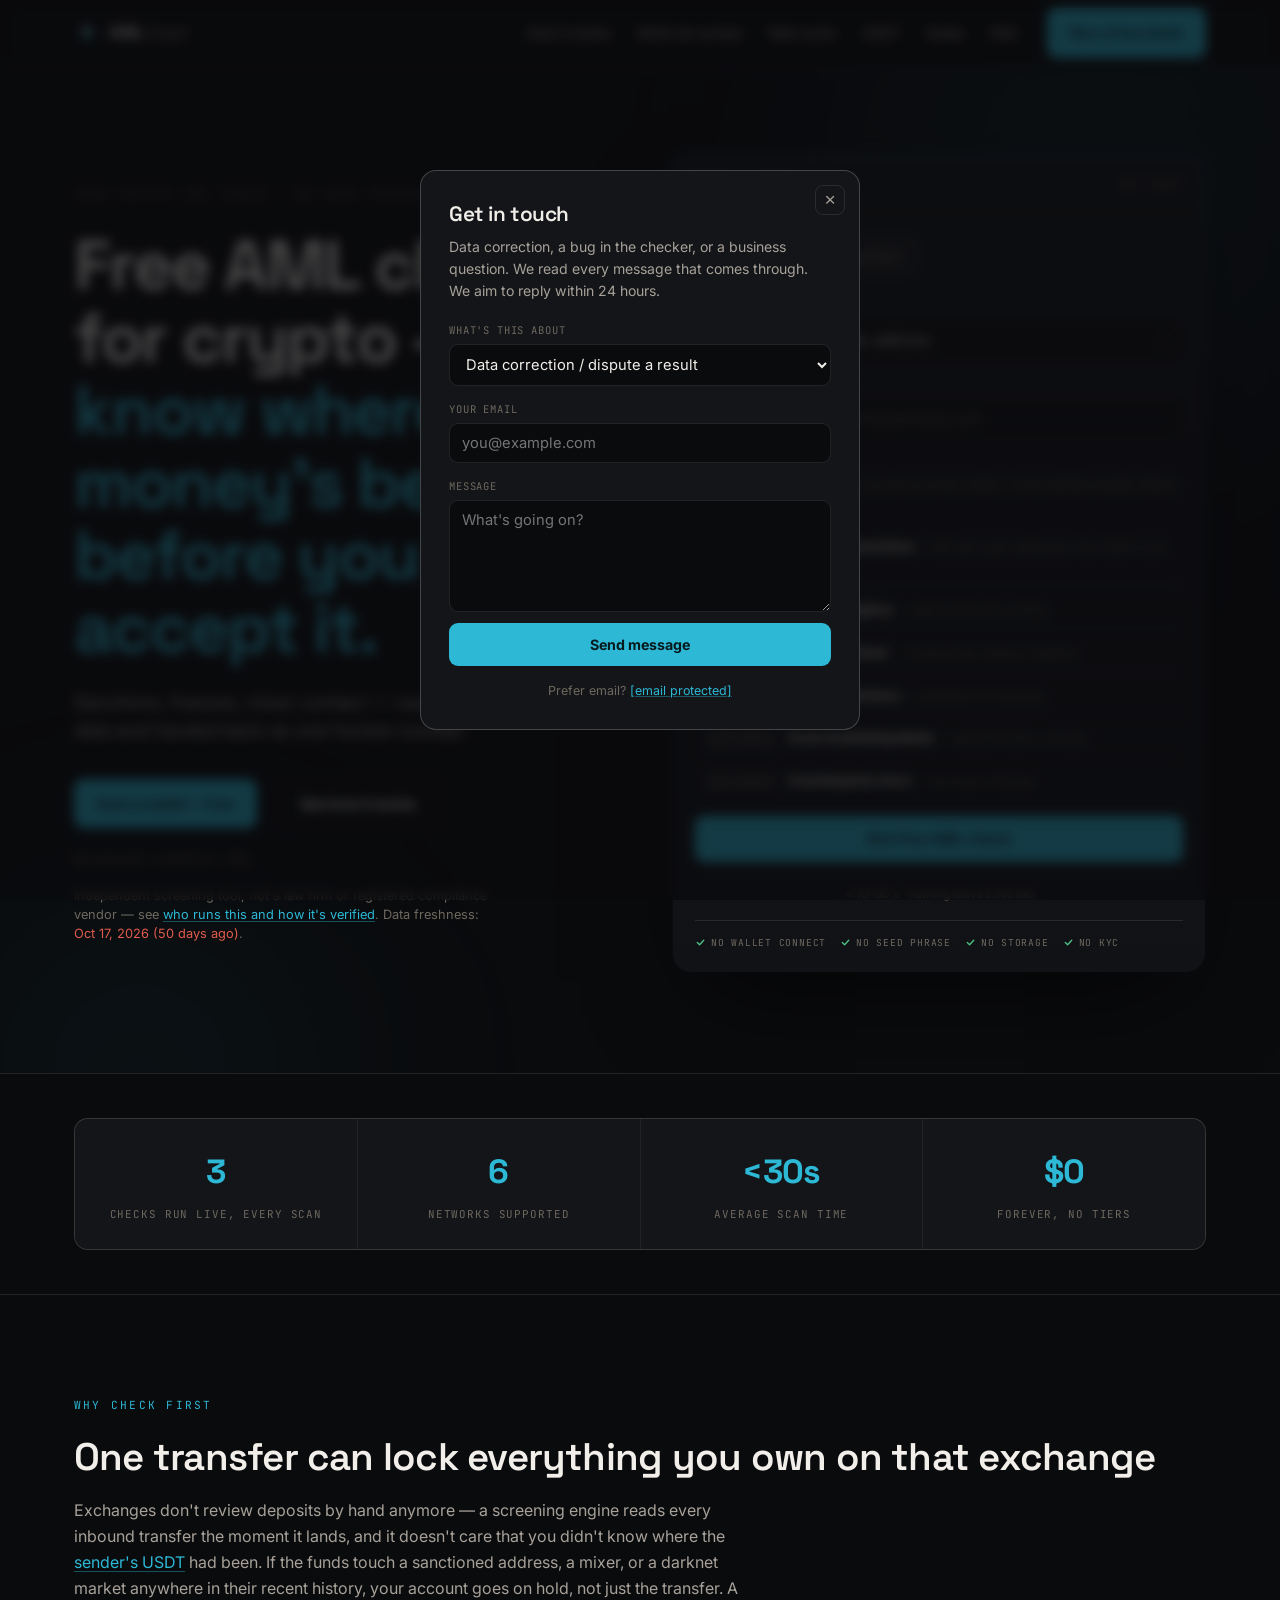
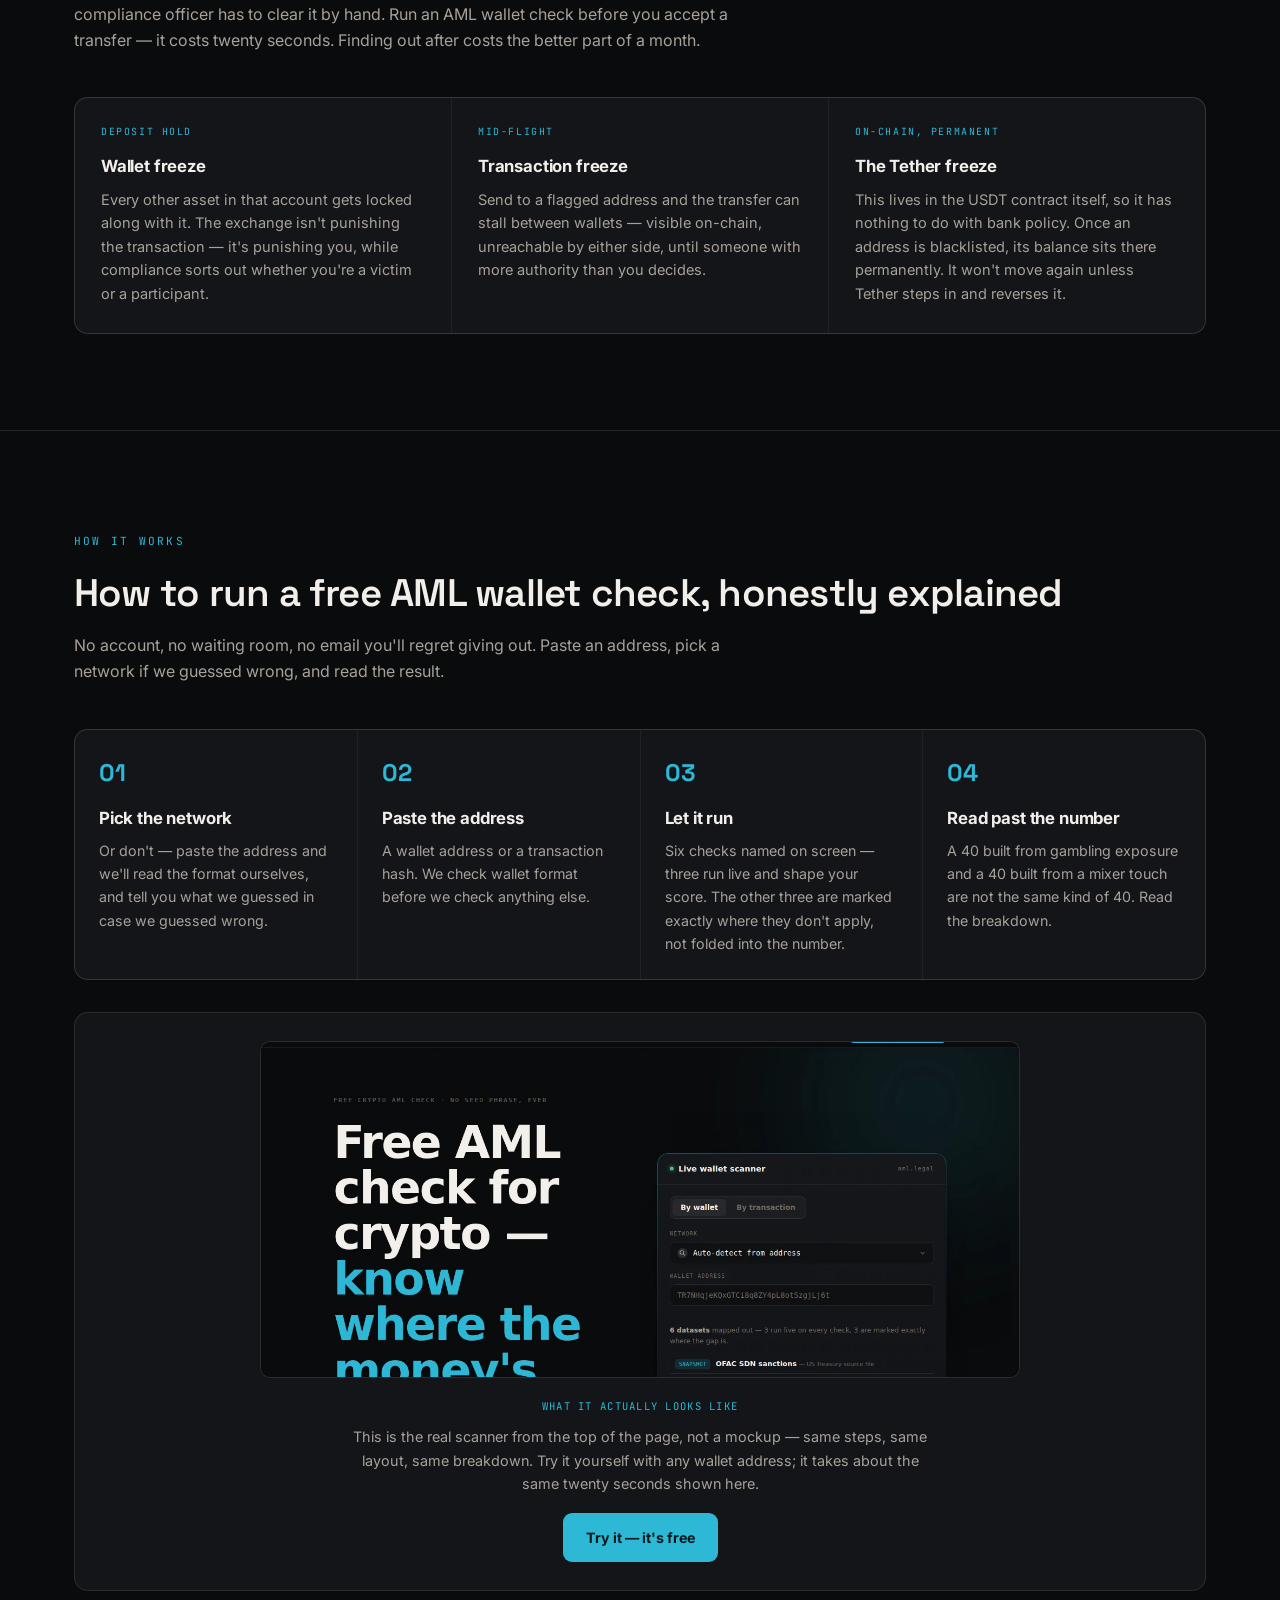
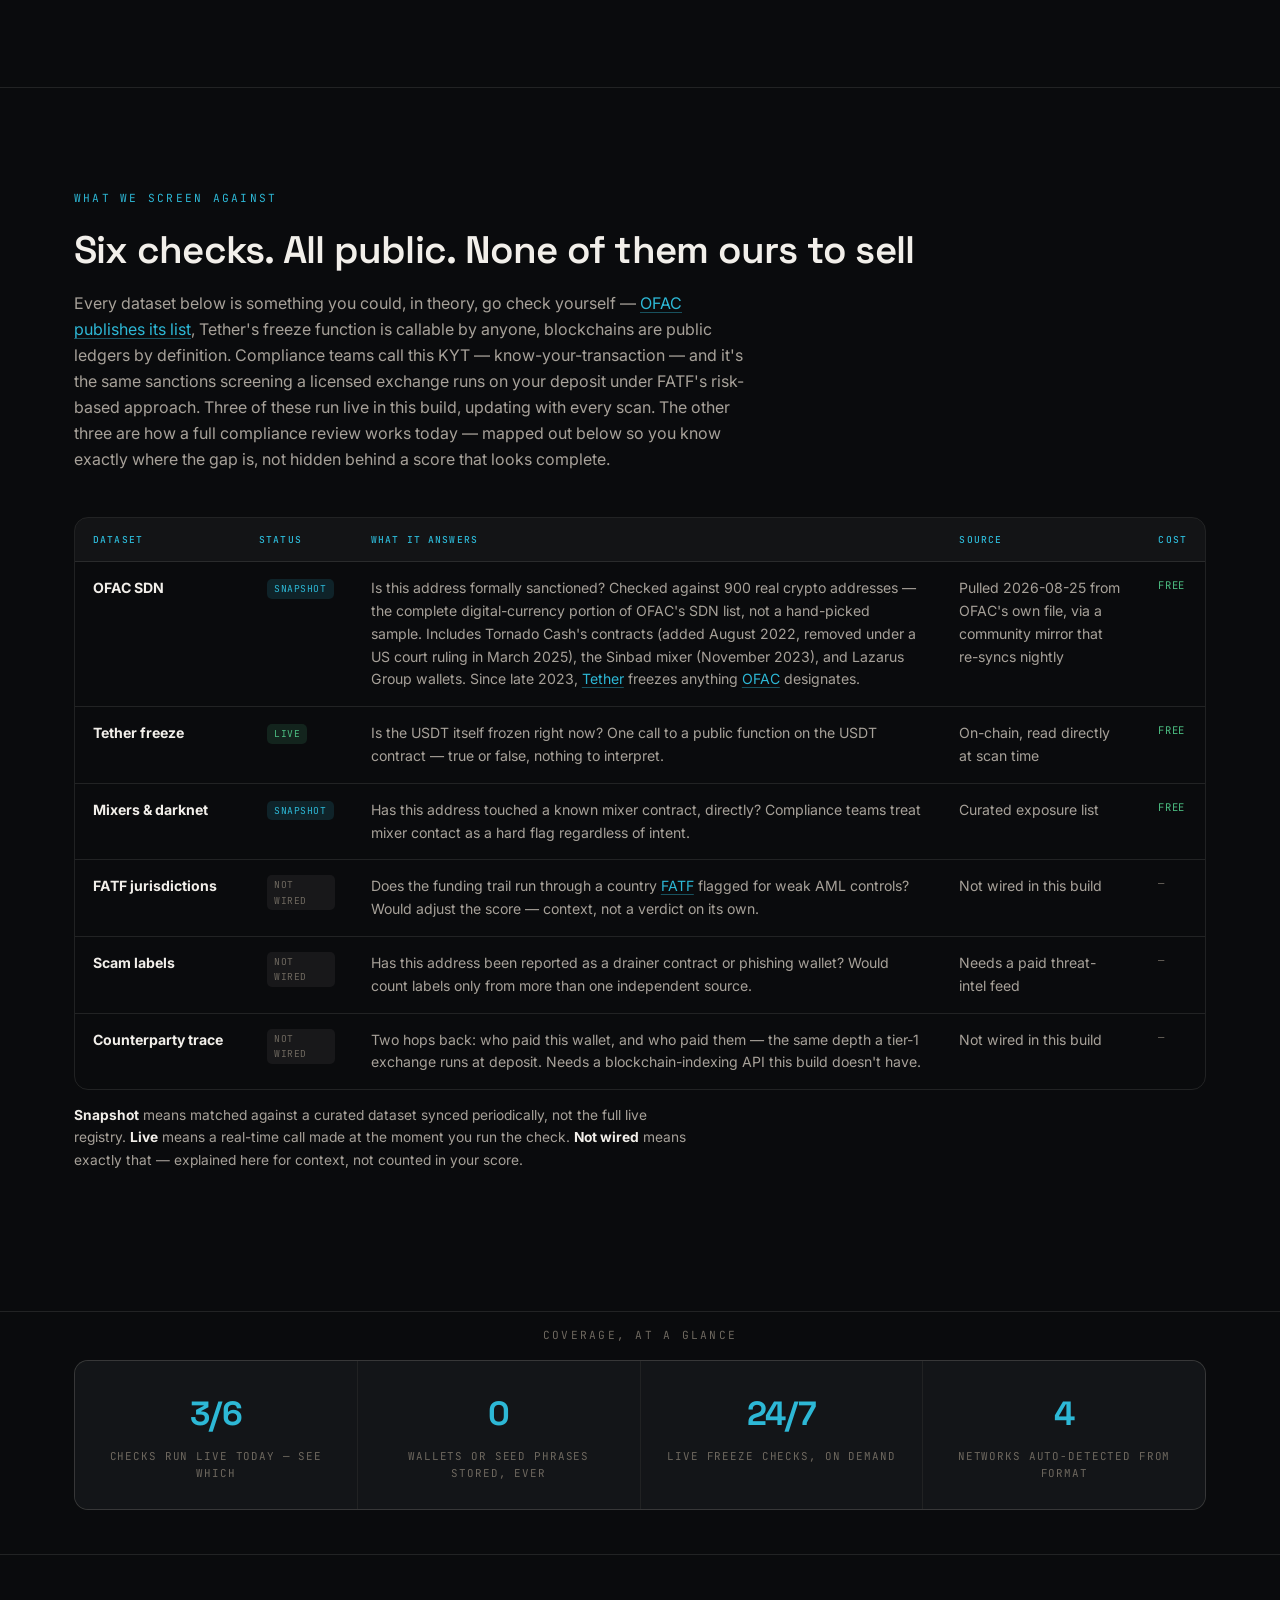
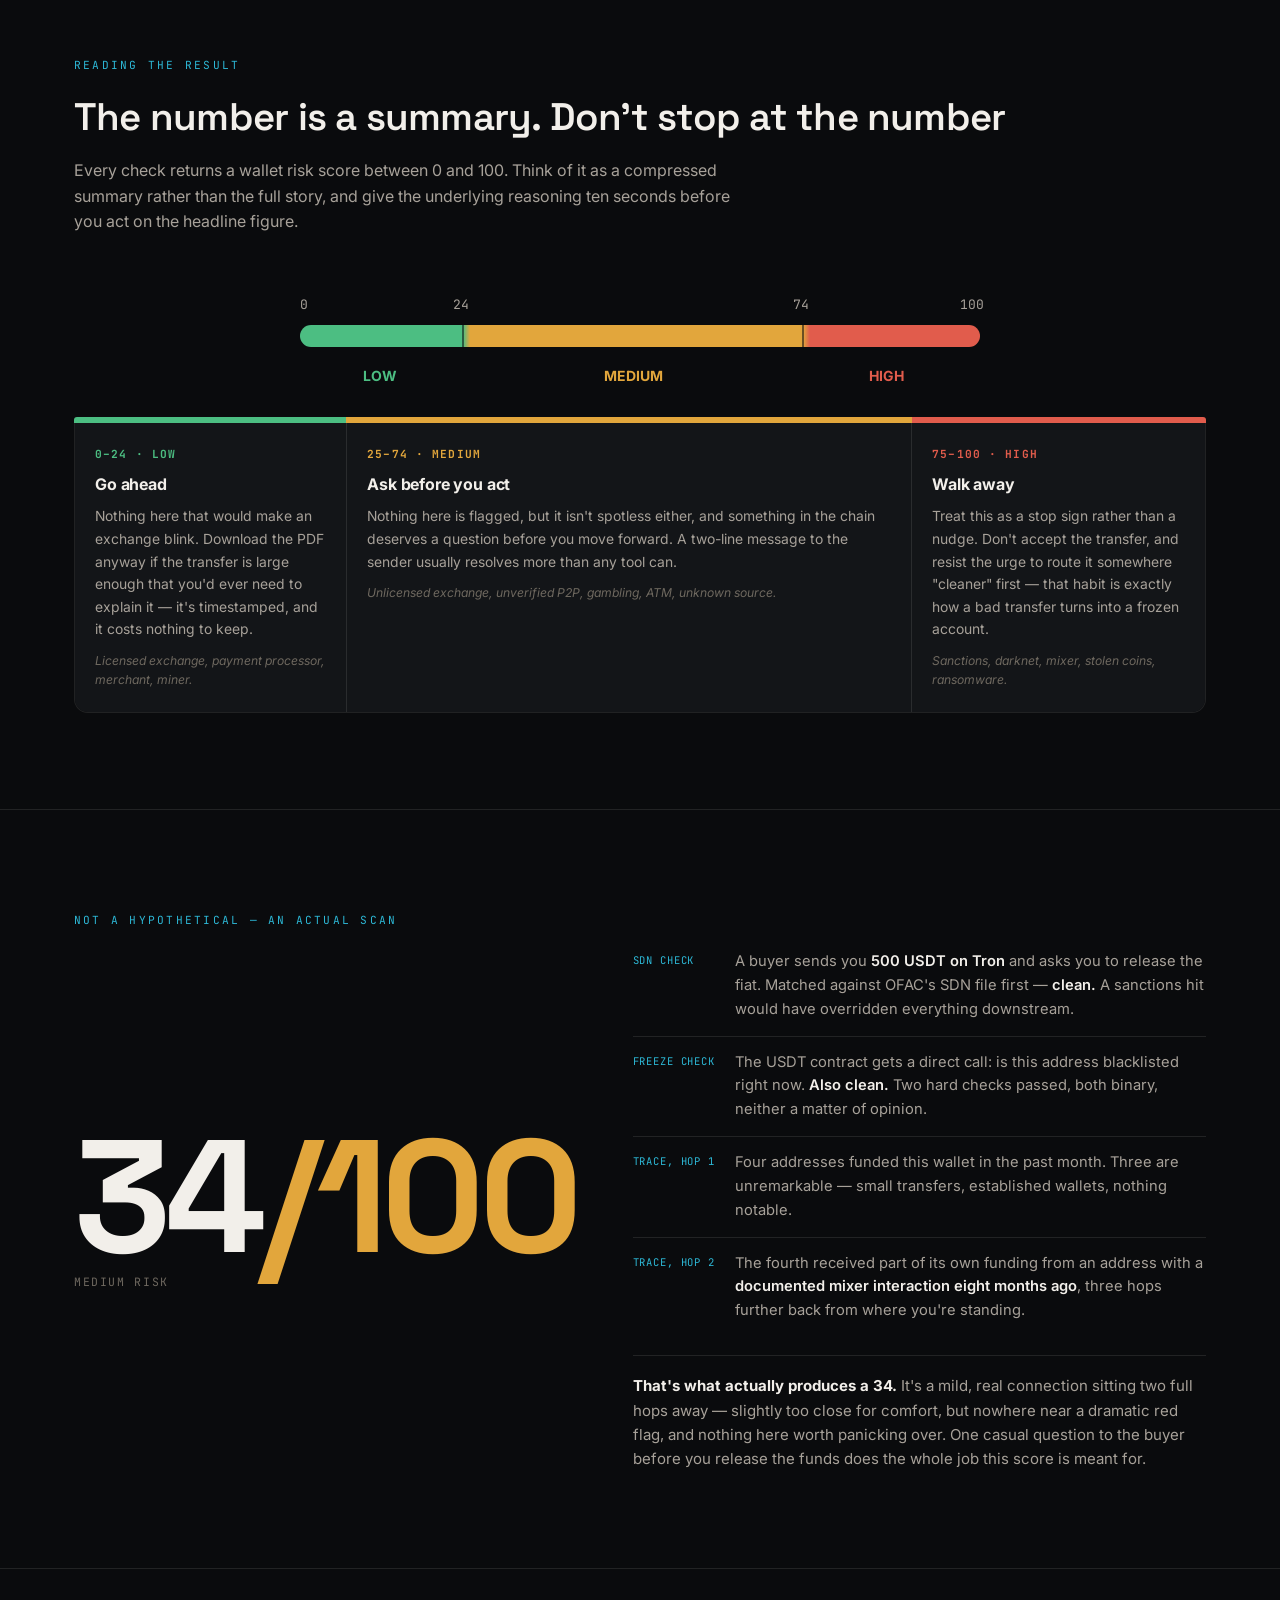
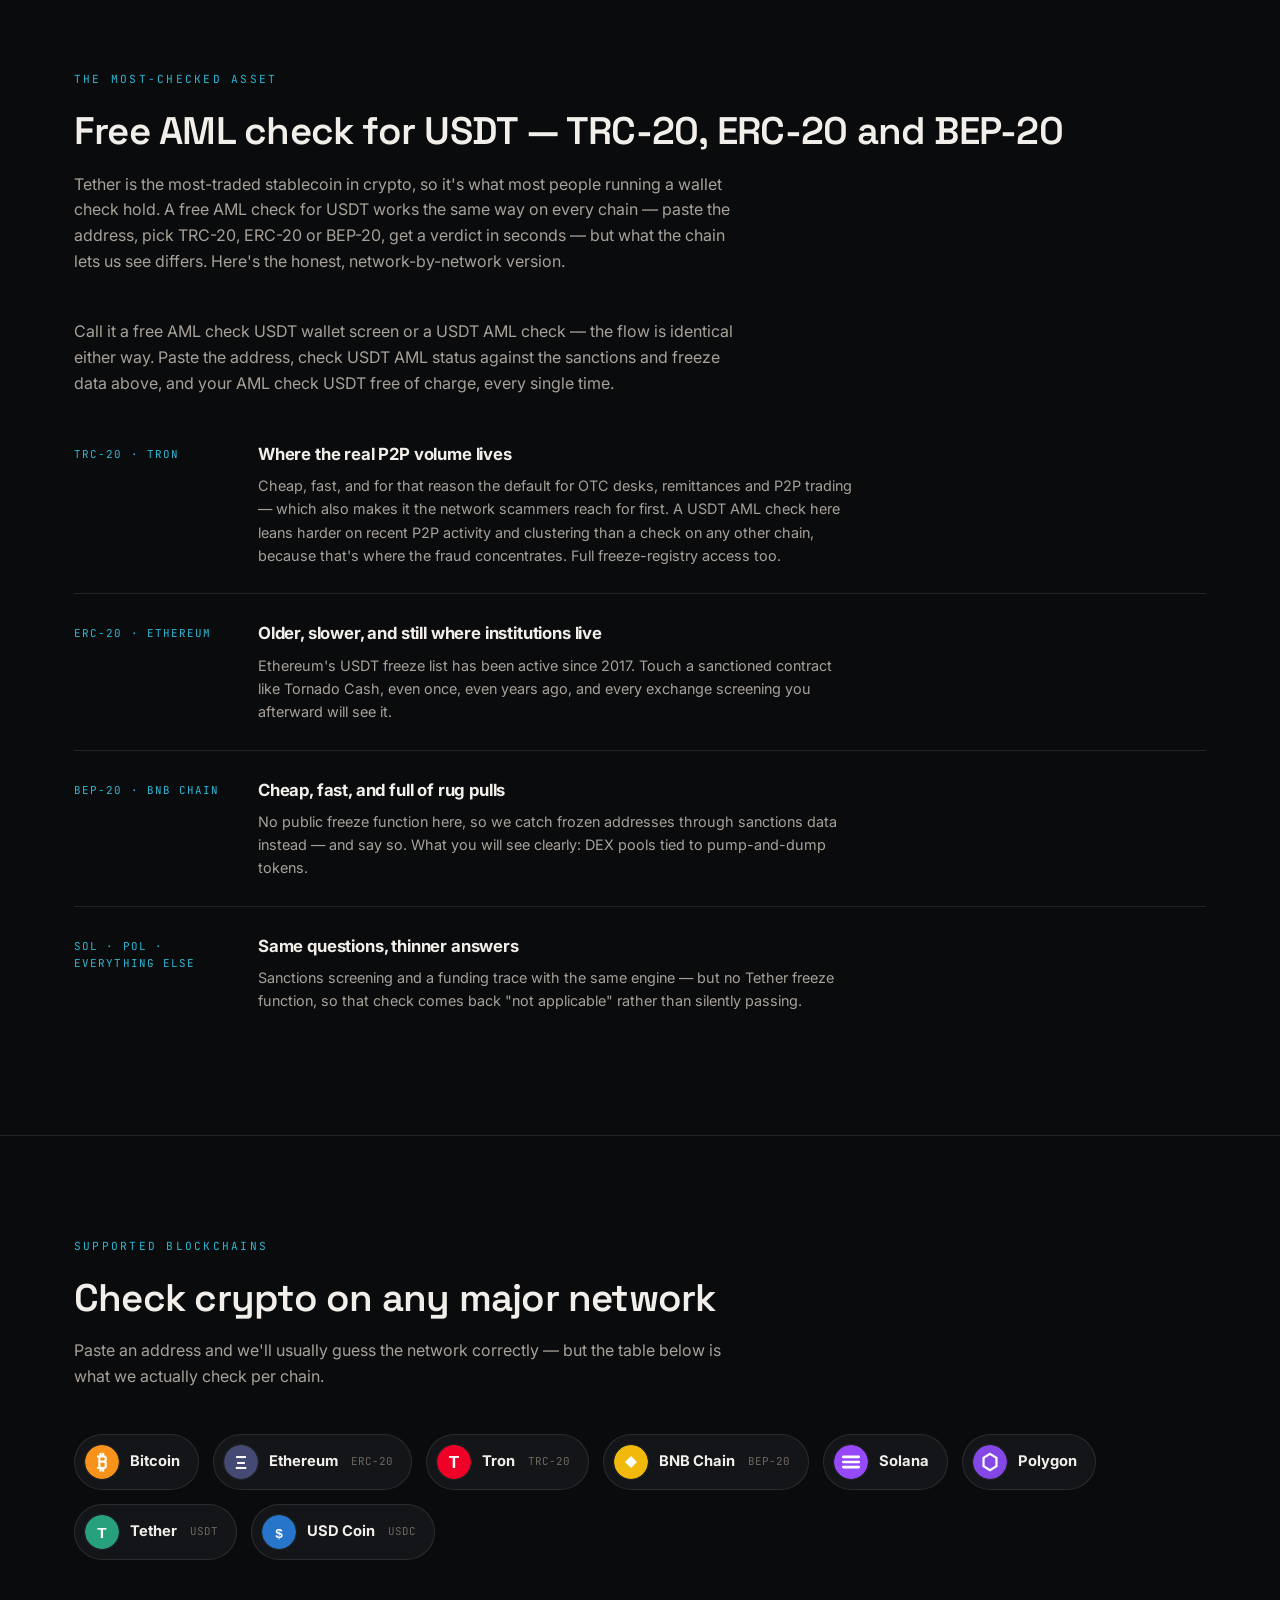
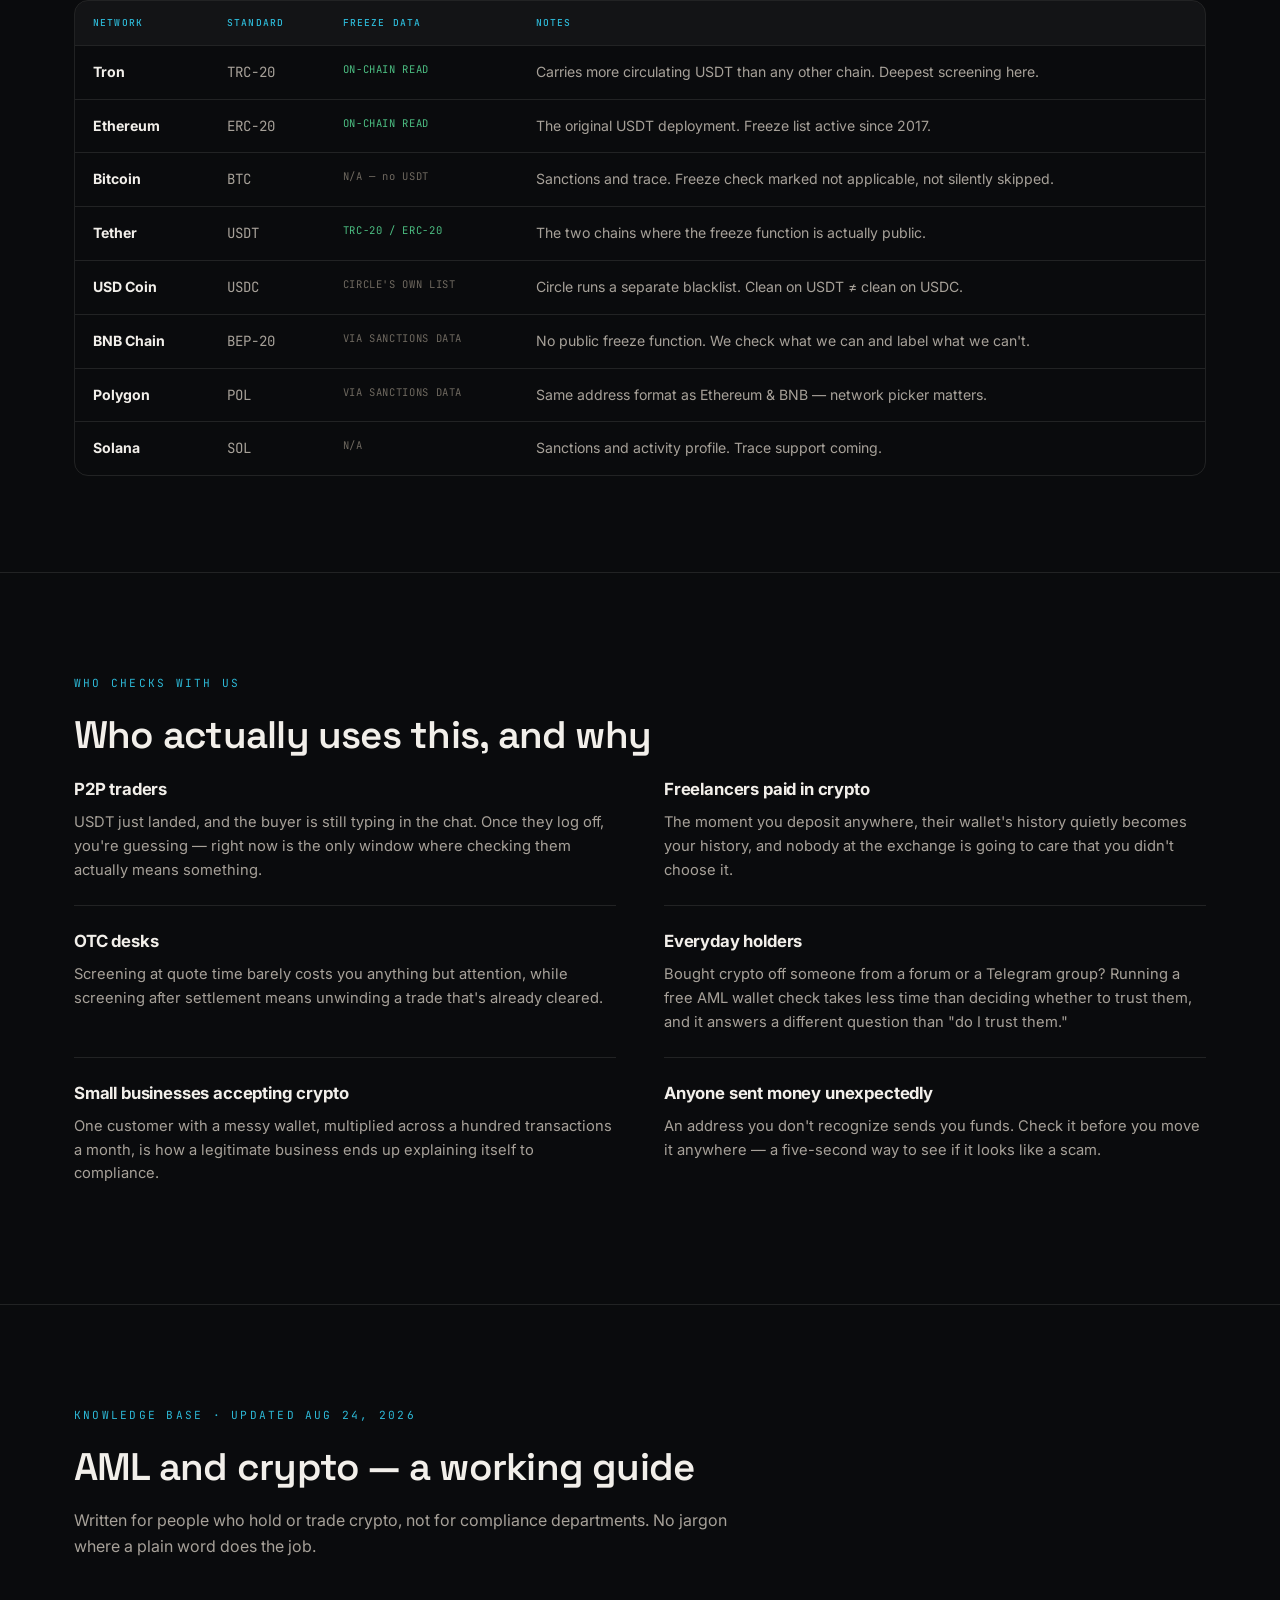
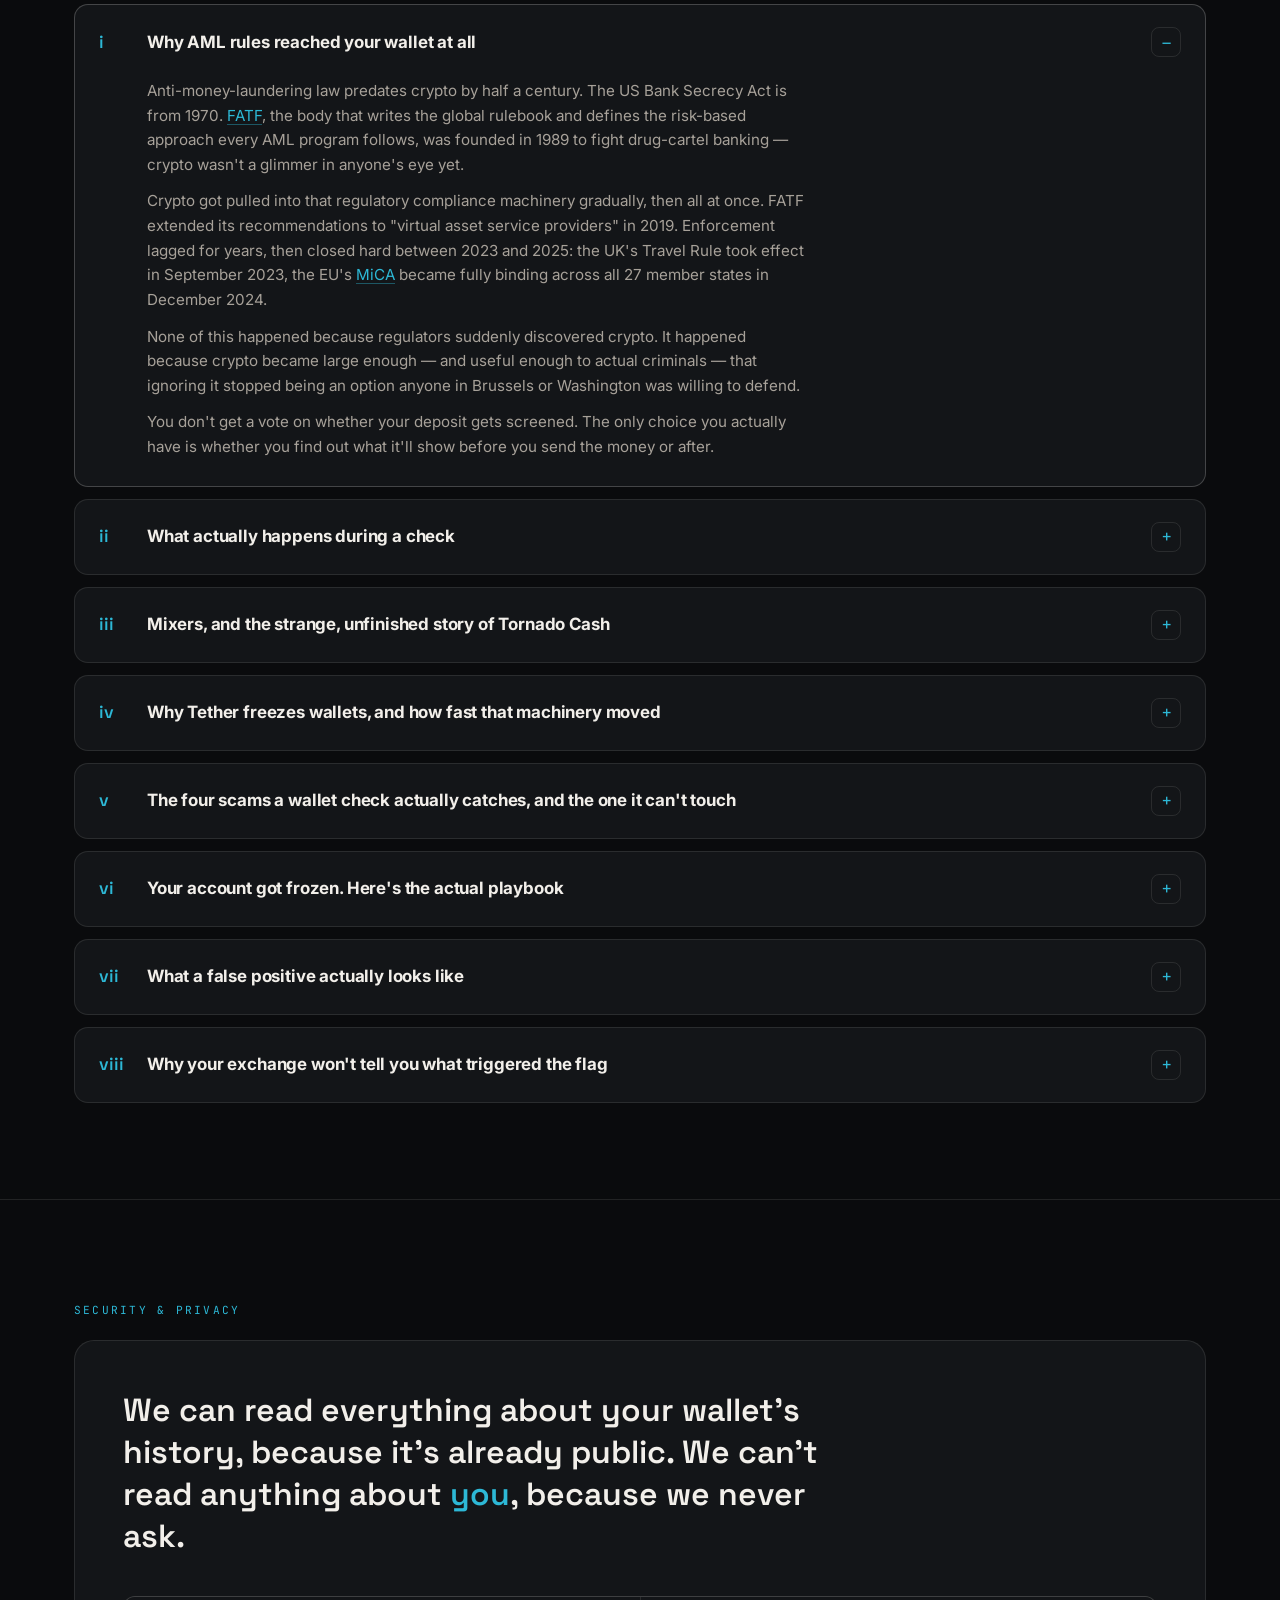
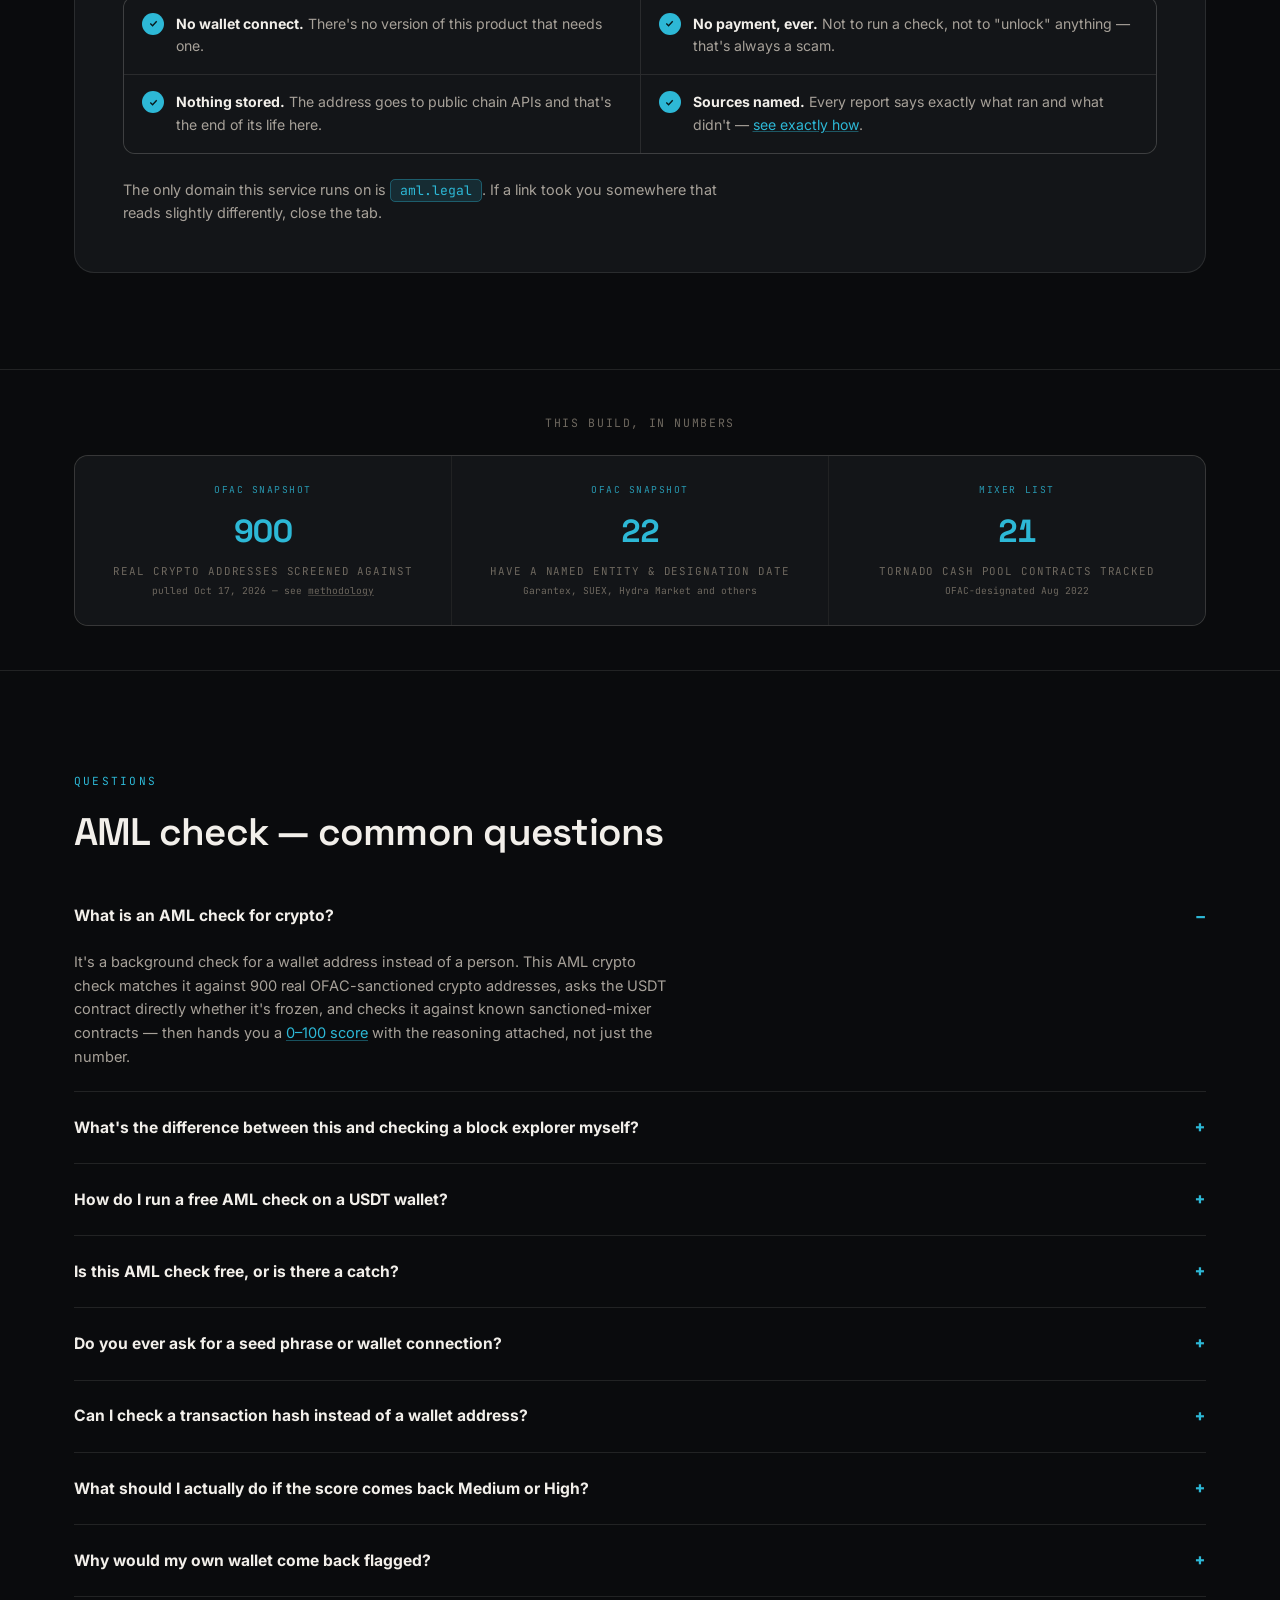
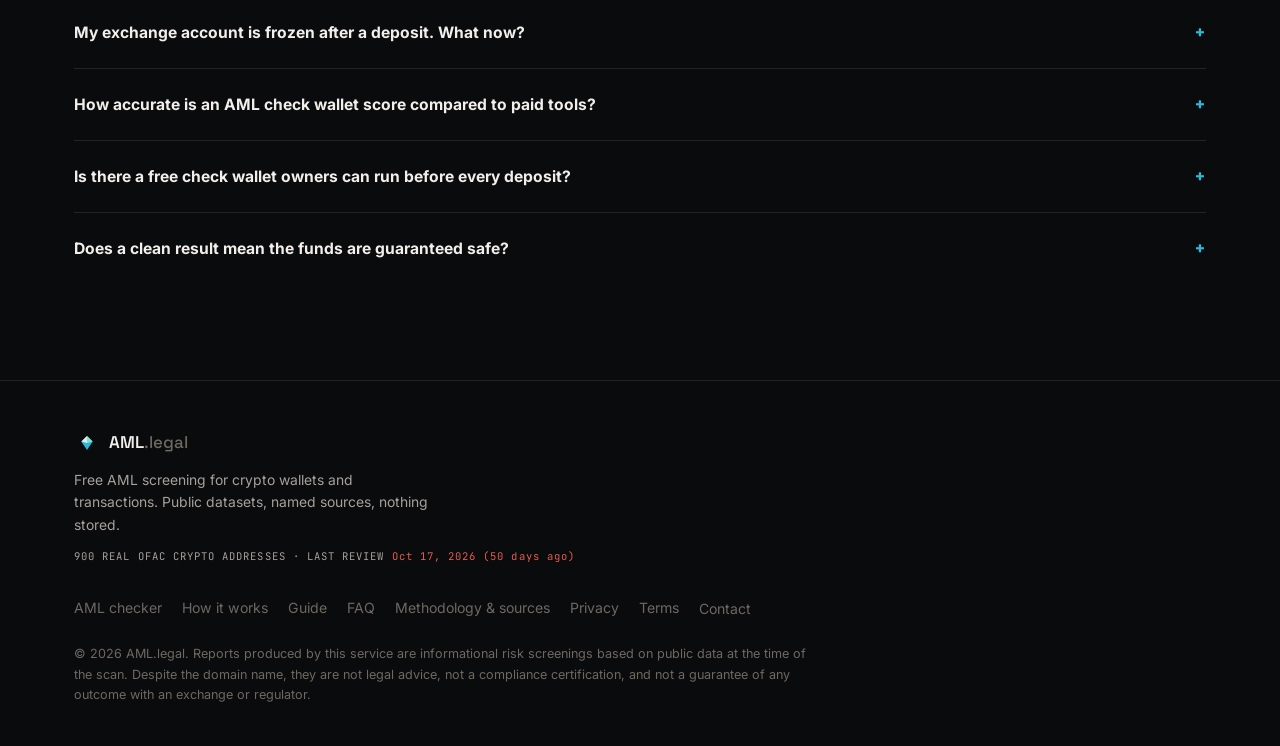
==== index.html @ 154d7b68 "chore: refresh OFAC crypto-address snapshot" ====
<!DOCTYPE html>
<html lang="en">
<head>
<meta charset="UTF-8">
<meta name="viewport" content="width=device-width, initial-scale=1.0">

<title>AML Check Crypto — Free Wallet &amp; USDT Scanner | AML.legal</title>
<meta name="description" content="Free AML check crypto wallets and USDT can trust — OFAC sanctions, Tether freeze list, mixers &amp; darknet exposure screened instantly. Get a free AML check wallet report in 30 seconds, no sign-up, no seed phrase.">
<link rel="canonical" href="https://aml.legal/">
<meta name="robots" content="index, follow, max-image-preview:large, max-snippet:-1">
<meta name="theme-color" content="#0A0B0D">
<!-- Google Search / general browsers: SVG first, then PNG ≥48px per Google's 2026 favicon guidelines -->
<link rel="icon" type="image/svg+xml" href="icons/favicon-source.svg">
<link rel="icon" type="image/png" sizes="48x48" href="icons/icon-48.png">
<link rel="icon" type="image/png" sizes="96x96" href="icons/icon-96.png">
<link rel="icon" type="image/png" sizes="32x32" href="icons/icon-32.png">
<link rel="icon" type="image/png" sizes="16x16" href="icons/icon-16.png">
<link rel="icon" href="favicon.ico" sizes="any">
<!-- Apple: full-bleed icon (iOS applies its own corner mask) + monochrome Safari pinned-tab -->
<link rel="apple-touch-icon" href="icons/apple-touch-icon.png">
<link rel="mask-icon" href="icons/safari-pinned-tab.svg" color="#2DB8D6">
<!-- Android / PWA -->
<link rel="manifest" href="icons/site.webmanifest">
<!-- Windows tiles -->
<meta name="msapplication-TileColor" content="#0A0B0D">
<meta name="msapplication-TileImage" content="icons/mstile-150x150.png">
<meta name="msapplication-config" content="icons/browserconfig.xml">

<meta property="og:type" content="website">
<meta property="og:url" content="https://aml.legal/">
<meta property="og:site_name" content="AML.legal">
<meta property="og:title" content="AML Check Crypto — Free Wallet Screening | AML.legal">
<meta property="og:description" content="Run a free AML check on any crypto wallet or USDT address. OFAC sanctions, Tether freeze registry, mixer &amp; darknet exposure. Instant risk score, no sign-up.">
<meta property="og:image" content="https://aml.legal/og-image.png">
<meta property="og:image:width" content="1200">
<meta property="og:image:height" content="630">
<meta name="twitter:card" content="summary_large_image">
<meta name="twitter:title" content="AML Check Crypto — Free Wallet Screening | AML.legal">
<meta name="twitter:description" content="Free AML check for USDT, BTC, ETH and 100+ coins. OFAC, Tether freeze list, mixers, darknet. No KYC, no seed phrase — ever.">
<meta name="twitter:image" content="https://aml.legal/og-image.png">

<script type="application/ld+json">
{
  "@context": "https://schema.org",
  "@type": "WebApplication",
  "name": "AML.legal — Free Crypto AML Checker",
  "url": "https://aml.legal/",
  "applicationCategory": "FinanceApplication",
  "operatingSystem": "Any",
  "offers": { "@type": "Offer", "price": "0", "priceCurrency": "USD" },
  "description": "Free AML check for crypto wallets and transactions. Screens addresses against OFAC sanctions, the Tether on-chain freeze registry, mixer and darknet exposure lists. Instant 0–100 risk score. No sign-up, no KYC, no seed phrase.",
  "featureList": [
    "Free AML check for crypto wallets and transactions, no sign-up required",
    "USDT AML check across TRC-20, ERC-20 and BEP-20 networks",
    "OFAC SDN sanctions screening against 900 real crypto addresses",
    "Live lookup against Tether's on-chain freeze registry",
    "Detection of known sanctioned-mixer contracts",
    "Instant 0–100 risk score with a per-source breakdown",
    "Timestamped, downloadable report"
  ]
}
</script>
<script type="application/ld+json">
{
  "@context": "https://schema.org",
  "@type": "FAQPage",
  "mainEntity": [
    { "@type": "Question", "name": "What is an AML check for crypto?",
      "acceptedAnswer": { "@type": "Answer", "text": "It's a background check for a wallet address instead of a person. This AML crypto check matches it against 900 real OFAC-sanctioned crypto addresses, asks the USDT contract directly whether it's frozen, and checks it against known sanctioned-mixer contracts — then returns a 0–100 score with the reasoning attached, not just the number." } },
    { "@type": "Question", "name": "What's the difference between this and checking a block explorer myself?",
      "acceptedAnswer": { "@type": "Answer", "text": "A block explorer shows raw activity: this address sent this many tokens to that address on this date. A screening report takes the same public data and tells you what it means — whether any of that history is sanctioned, frozen, or connected to something worth knowing about before you accept a transfer." } },
    { "@type": "Question", "name": "How do I run a free AML check on a USDT wallet?",
      "acceptedAnswer": { "@type": "Answer", "text": "Paste the address into the checker. Pick TRC-20, ERC-20 or BEP-20 if the network isn't auto-detected. Press run. Under thirty seconds later you have a score and a breakdown. No account, no email, no wait." } },
    { "@type": "Question", "name": "Is this AML check free, or is there a catch?",
      "acceptedAnswer": { "@type": "Answer", "text": "No catch. The underlying data is free: OFAC's sanctions list is a government file, Tether's freeze function is a public contract call, and blockchain data is open by definition. There is nothing proprietary being sold here, so there is nothing to charge for." } },
    { "@type": "Question", "name": "Do you ever ask for a seed phrase or wallet connection?",
      "acceptedAnswer": { "@type": "Answer", "text": "No. Screening a wallet requires exactly one input: the address, which is public by definition. There is no wallet-connect button anywhere on this site, and there never will be — a legitimate screening tool has no reason to want your keys." } },
    { "@type": "Question", "name": "Can I check a transaction hash instead of a wallet address?",
      "acceptedAnswer": { "@type": "Answer", "text": "Yes. Switch to the By transaction tab, paste the TXID, and pick the network. This is useful when you care about one specific incoming transfer rather than a sender's entire history." } },
    { "@type": "Question", "name": "What should I do if the score comes back Medium or High?",
      "acceptedAnswer": { "@type": "Answer", "text": "Medium: ask the sender where the funds originally came from, or request a transfer from a different wallet if the answer feels evasive. High: do not accept the transfer, and do not try to move it elsewhere to obscure it — ask for a different source or end the deal." } },
    { "@type": "Question", "name": "Why would my own wallet come back flagged?",
      "acceptedAnswer": { "@type": "Answer", "text": "Usually it's inherited history, not anything you did. If you ever received funds from an exchange, a P2P trade, or someone else's wallet with a murky past, that history is still attached to your address. Screening tools flag what happened, not whose fault it was." } },
    { "@type": "Question", "name": "My exchange account got frozen after a deposit. What now?",
      "acceptedAnswer": { "@type": "Answer", "text": "Screen the sender's wallet first to understand what triggered the flag, then find your exchange's compliance or AML-review channel specifically. Bring source-of-funds documentation. Clean funds with real paperwork typically clear in one to four weeks. Anyone offering to speed that up for a fee is running a scam." } },
    { "@type": "Question", "name": "How accurate is an AML check wallet score compared to paid tools?",
      "acceptedAnswer": { "@type": "Answer", "text": "About as accurate as any single AML tool gets — treat it as one strong opinion, not a certified verdict. The hard checks, OFAC match and Tether freeze, are exactly as accurate as paid tools, because they read the same government file and the same public contract. The soft parts, like mixer exposure weighting, vary between vendors the same way they vary between Chainalysis and Elliptic." } },
    { "@type": "Question", "name": "Is there a free check wallet owners can run before every deposit?",
      "acceptedAnswer": { "@type": "Answer", "text": "Yes — an AML check crypto free, every time, with no limit on how many addresses you run. Paste the address whenever you want to check AML crypto risk before accepting a transfer; there's no daily cap and no upgrade prompt waiting behind it." } },
    { "@type": "Question", "name": "Does a clean result mean the funds are guaranteed safe?",
      "acceptedAnswer": { "@type": "Answer", "text": "It means nothing matched at the exact moment of the check, not a promise about the future. Blacklists update daily, so an address that's clean today can be flagged next week. A timestamped report proves what you knew when you made the call." } }
  ]
}
</script>
<script type="application/ld+json">
{
  "@context": "https://schema.org",
  "@type": "HowTo",
  "name": "How to run a free AML wallet check",
  "description": "How to check a crypto wallet or USDT address for AML risk — sanctions, freezes, mixers and darknet exposure — in under a minute, for free.",
  "totalTime": "PT1M",
  "estimatedCost": { "@type": "MonetaryAmount", "currency": "USD", "value": "0" },
  "step": [
    { "@type": "HowToStep", "position": 1, "name": "Pick the network",
      "text": "Choose Bitcoin, Ethereum, Tron, BNB Chain, Solana or Polygon — or leave it on auto-detect and paste the address; the format is read automatically." },
    { "@type": "HowToStep", "position": 2, "name": "Paste the address",
      "text": "Paste a wallet address or a transaction hash. The format is validated before anything else runs." },
    { "@type": "HowToStep", "position": 3, "name": "Let it run",
      "text": "Six checks named in sequence. Three run on live or curated data with every scan: sanctions, Tether freeze registry, mixer and darknet exposure. Three are not wired to a live provider in this build — FATF jurisdictions, scam labels, and a two-hop counterparty trace — and are disclosed as such rather than folded into the score." },
    { "@type": "HowToStep", "position": 4, "name": "Read past the number",
      "text": "Read the 0–100 risk score together with the exposure breakdown underneath it, not the headline figure alone." }
  ]
}
</script>
<!--
  sameAs is intentionally left empty — only add real public profiles for
  Alex Komanov (GitHub, LinkedIn, X, etc.) here if/when they exist and are actually linked
  to from those profiles back to this site. An empty array is honest; a fake
  or unclaimed one is worse than nothing.
-->
<script type="application/ld+json">
{
  "@context": "https://schema.org",
  "@type": "Organization",
  "name": "AML.legal",
  "url": "https://aml.legal/",
  "logo": "https://aml.legal/icons/icon-512.png",
  "description": "Free AML screening tool for crypto wallets and transactions, checking public sanctions, freeze and exposure datasets.",
  "founder": {
    "@type": "Person",
    "name": "Alex Komanov"
  },
  "address": {
    "@type": "PostalAddress",
    "addressCountry": "US"
  },
  "contactPoint": {
    "@type": "ContactPoint",
    "email": "[email protected]",
    "contactType": "customer support"
  },
  "sameAs": []
}
</script>

<link rel="preconnect" href="https://fonts.googleapis.com">
<link rel="preconnect" href="https://fonts.gstatic.com" crossorigin>
<link href="https://fonts.googleapis.com/css2?family=Space+Grotesk:wght@500;600;700&family=Inter:wght@400;500;600;700&family=JetBrains+Mono:wght@400;500;600&display=swap" rel="stylesheet">

<link rel="stylesheet" href="styles.min.css?v=2026-08-26">
</head>

<body>

<header class="topbar">
  <div class="wrap">
    <a class="wordmark" href="https://aml.legal/">
      <span class="logomark"><svg viewBox="0 0 64 64"><path d="M32 15 L46 28 L32 49 L18 28 Z" fill="#2DB8D6"/><path d="M32 15 L46 28 L32 32 Z" fill="#7FE0D4"/><path d="M32 15 L18 28 L32 32 Z" fill="#F2EFEA" opacity="0.9"/></svg></span>
      <span>AML<em>.legal</em></span>
    </a>
    <nav class="main" aria-label="Main">
      <a href="#how">How it works</a>
      <a href="#datasets">What we screen</a>
      <a href="#score">Risk score</a>
      <a href="#usdt">USDT</a>
      <a href="#guide">Guide</a>
      <a href="#faq">FAQ</a>
    </nav>
    <a class="btn primary" href="#checker">Run a free check</a>
  </div>
</header>

<main id="main">

<section class="hero">
  <div class="hero-atmos" aria-hidden="true">
    <div class="glow g1"></div>
    <div class="glow g2"></div>
  </div>

  <div class="wrap hero-grid">
    <div>
      <span class="eyebrow">Free crypto AML check · no seed phrase, ever</span>
      <h1>Free AML check for crypto —<br><em>know where the money's been before you accept it.</em></h1>
      <p class="lede">
        Sanctions, freezes, mixer contact — read directly from public
        data and handed back as one honest number.
      </p>
      <div class="hero-cta">
        <a class="btn primary" href="#checker">Scan a wallet — free</a>
        <a class="btn ghost" href="#how">See how it works</a>
        <span class="note">No account · results in ~20s</span>
      </div>
      <p class="trust-strip">
        Independent screening tool, not a law firm or registered compliance vendor — see
        <a class="inline" href="/about.html">who runs this and how it's verified</a>.
        Data freshness: <span id="freshness-badge-hero"><time datetime="2026-08-25" id="freshness-time-hero">Aug 25, 2026</time></span>.
      </p>
    </div>

    <div class="panel-shell">
      <div class="checker" id="checker" aria-label="Free crypto AML checker">
        <div class="checker-head">
          <span class="checker-title"><span class="status-dot"></span>Live wallet scanner</span>
          <span class="doc-no" id="doc-no">aml.legal</span>
        </div>

        <div class="checker-body" id="form-view">
          <div class="tabs" role="tablist" aria-label="Check type">
            <button role="tab" aria-selected="true" data-mode="wallet">By wallet</button>
            <button role="tab" aria-selected="false" data-mode="tx">By transaction</button>
          </div>

          <div class="field">
            <label for="netBtn">Network</label>
            <div class="net-picker" id="netPicker">
              <button type="button" class="net-picker-btn" id="netBtn" aria-haspopup="listbox" aria-expanded="false">
                <span class="net-ic" id="netBtnIcon"><svg viewBox="0 0 20 20"><circle cx="10" cy="10" r="10" fill="#2A2D33"/><circle cx="8.6" cy="8.6" r="3.4" fill="none" stroke="#A7A199" stroke-width="1.4"/><line x1="11.1" y1="11.1" x2="14.3" y2="14.3" stroke="#A7A199" stroke-width="1.4" stroke-linecap="round"/></svg></span>
                <span id="netBtnLabel">Auto-detect from address</span>
                <svg class="chev" viewBox="0 0 20 20"><path d="M5 8l5 5 5-5"/></svg>
              </button>
              <ul class="net-picker-list" id="netList" role="listbox" hidden>
                <li class="net-opt" data-value="" role="option" aria-selected="true">
                  <span class="net-ic"><svg viewBox="0 0 20 20"><circle cx="10" cy="10" r="10" fill="#2A2D33"/><circle cx="8.6" cy="8.6" r="3.4" fill="none" stroke="#A7A199" stroke-width="1.4"/><line x1="11.1" y1="11.1" x2="14.3" y2="14.3" stroke="#A7A199" stroke-width="1.4" stroke-linecap="round"/></svg></span>
                  Auto-detect from address
                </li>
                <li class="net-opt" data-value="btc" role="option" aria-selected="false">
                  <span class="net-ic"><svg viewBox="0 0 20 20"><circle cx="10" cy="10" r="10" fill="#F7931A"/><text x="10" y="14.3" font-family="Arial,sans-serif" font-size="12" font-weight="700" fill="#fff" text-anchor="middle">₿</text></svg></span>
                  Bitcoin
                </li>
                <li class="net-opt" data-value="eth" role="option" aria-selected="false">
                  <span class="net-ic"><svg viewBox="0 0 20 20"><circle cx="10" cy="10" r="10" fill="#454A75"/><text x="10" y="14" font-family="Arial,sans-serif" font-size="11" font-weight="700" fill="#fff" text-anchor="middle">Ξ</text></svg></span>
                  Ethereum · ERC-20
                </li>
                <li class="net-opt" data-value="trx" role="option" aria-selected="false">
                  <span class="net-ic"><svg viewBox="0 0 20 20"><circle cx="10" cy="10" r="10" fill="#EF0027"/><text x="10" y="13.8" font-family="Arial,sans-serif" font-size="10" font-weight="800" fill="#fff" text-anchor="middle">T</text></svg></span>
                  Tron · TRC-20
                </li>
                <li class="net-opt" data-value="bnb" role="option" aria-selected="false">
                  <span class="net-ic"><svg viewBox="0 0 20 20"><circle cx="10" cy="10" r="10" fill="#F0B90B"/><rect x="7.5" y="7.5" width="5" height="5" fill="#fff" transform="rotate(45 10 10)"/></svg></span>
                  BNB Smart Chain · BEP-20
                </li>
                <li class="net-opt" data-value="sol" role="option" aria-selected="false">
                  <span class="net-ic"><svg viewBox="0 0 20 20"><defs><linearGradient id="solg" x1="0" y1="0" x2="20" y2="20"><stop offset="0" stop-color="#9945FF"/><stop offset="1" stop-color="#14F195"/></linearGradient></defs><circle cx="10" cy="10" r="10" fill="url(#solg)"/><g stroke="#fff" stroke-width="1.6" stroke-linecap="round"><line x1="5.5" y1="7" x2="14.5" y2="7"/><line x1="5.5" y1="10" x2="14.5" y2="10"/><line x1="5.5" y1="13" x2="14.5" y2="13"/></g></svg></span>
                  Solana
                </li>
                <li class="net-opt" data-value="pol" role="option" aria-selected="false">
                  <span class="net-ic"><svg viewBox="0 0 20 20"><circle cx="10" cy="10" r="10" fill="#8247E5"/><polygon points="10,5.2 13.8,7.6 13.8,12.4 10,14.8 6.2,12.4 6.2,7.6" fill="none" stroke="#fff" stroke-width="1.3"/></svg></span>
                  Polygon
                </li>
              </ul>
            </div>
            <select id="net" class="sr-only-select" tabindex="-1" aria-hidden="true">
              <option value="">Auto-detect from address</option>
              <option value="btc">Bitcoin</option>
              <option value="eth">Ethereum · ERC-20</option>
              <option value="trx">Tron · TRC-20</option>
              <option value="bnb">BNB Smart Chain · BEP-20</option>
              <option value="sol">Solana</option>
              <option value="pol">Polygon</option>
            </select>
          </div>

          <div class="field">
            <label for="addr" id="addr-label">Wallet address</label>
            <input type="text" id="addr" autocomplete="off" spellcheck="false"
                   placeholder="TR7NHqjeKQxGTCi8q8ZY4pL8otSzgjLj6t">
            <p class="detect-hint" id="hint" aria-live="polite"></p>
          </div>

          <p class="datasets-line"><b>6 datasets</b> mapped out — 3 run live on every check, 3 are marked exactly where the gap is.</p>
          <div class="datasets">
            <div class="ds"><span class="live-badge b-snap">Snapshot</span><span><b>OFAC SDN sanctions</b> <small>— 900 real crypto addresses, from OFAC's own file</small></span></div>
            <div class="ds"><span class="live-badge b-live">Live</span><span><b>Tether freeze registry</b> <small>— read live from the contract</small></span></div>
            <div class="ds"><span class="live-badge b-snap">Snapshot</span><span><b>Mixers &amp; darknet</b> <small>— Tornado Cash, Sinbad, ChipMixer</small></span></div>
            <div class="ds"><span class="live-badge b-na">Not wired</span><span><b>FATF jurisdictions</b> <small>— grey/black-list exposure</small></span></div>
            <div class="ds"><span class="live-badge b-na">Not wired</span><span><b>Scam &amp; phishing labels</b> <small>— reported drainer contracts</small></span></div>
            <div class="ds"><span class="live-badge b-na">Not wired</span><span><b>Counterparty trace</b> <small>— two hops of funding</small></span></div>
          </div>

          <div class="run-row">
            <button class="btn primary" id="run">Run free AML check</button>
            <span class="run-note">≈ 10–30 s · nothing leaves this tab</span>
          </div>

          <p class="assure">
            <span><svg viewBox="0 0 24 24"><path d="M5 12l5 5 9-10"/></svg>No wallet connect</span>
            <span><svg viewBox="0 0 24 24"><path d="M5 12l5 5 9-10"/></svg>No seed phrase</span>
            <span><svg viewBox="0 0 24 24"><path d="M5 12l5 5 9-10"/></svg>No storage</span>
            <span><svg viewBox="0 0 24 24"><path d="M5 12l5 5 9-10"/></svg>No KYC</span>
          </p>
        </div>

        <div class="scan-panel" id="scan-view">
          <div class="scan-progress-head"><span class="lbl">Running AML check</span><span class="pct" id="scan-pct">0%</span></div>
          <div class="scan-progress"><i id="scan-progress-fill"></i></div>
          <ul class="scan-steps" id="steps"></ul>

          <div class="result" id="result">
            <div class="verdict-zone">
              <div class="gauge-wrap">
                <svg viewBox="0 0 160 160">
                  <circle class="gauge-track" cx="80" cy="80" r="66"/>
                  <circle class="gauge-fill" id="gauge-fill" cx="80" cy="80" r="66"
                          stroke="#4CBE82" stroke-dasharray="414.7" stroke-dashoffset="414.7"/>
                </svg>
                <div class="gauge-center">
                  <span class="num" id="score-num">0</span>
                  <span class="of">/100 RISK</span>
                </div>
              </div>
              <div>
                <span class="verdict-chip low" id="stamp">
                  <svg viewBox="0 0 24 24"><path d="M9 12l2 2 4-4"/><circle cx="12" cy="12" r="9"/></svg>
                  <span id="stamp-label">Low risk</span>
                </span>
                <p class="verdict-copy" id="verdict-text"></p>
              </div>
            </div>

            <div class="breakdown">
              <p class="breakdown-label">Exposure breakdown</p>
              <div id="bars"></div>
            </div>

            <p class="check-summary" id="check-summary">
              <strong>What actually ran live:</strong> OFAC SDN matching against 900 real,
              currently-published crypto addresses — the complete digital-currency portion of
              OFAC's list, pulled 2026-08-25 from a source that itself re-syncs nightly (not the ~19,000 non-crypto entries,
              which are irrelevant here) — plus a real-time on-chain call to Tether's contract for
              ERC-20 addresses, and matching against known sanctioned-mixer contracts. FATF
              jurisdiction, scam-label matching and multi-hop counterparty trace are not wired to
              a live data provider in this build — see the checklist above for exactly what ran
              on this address.
            </p>

            <div class="result-actions">
              <button class="btn ghost" id="again">New check</button>
              <button class="btn primary" id="pdf">Download PDF report</button>
            </div>
          </div>
        </div>
      </div>
    </div>
  </div>
</section>

<div class="stat-block">
  <div class="wrap">
    <div class="stat-grid">
      <div class="stat-cell"><div class="num">3</div><div class="cap">Checks run live, every scan</div></div>
      <div class="stat-cell"><div class="num">6</div><div class="cap">Networks supported</div></div>
      <div class="stat-cell"><div class="num">&lt;30s</div><div class="cap">Average scan time</div></div>
      <div class="stat-cell"><div class="num">$0</div><div class="cap">Forever, no tiers</div></div>
    </div>
  </div>
</div>

<section class="sec" id="why">
  <div class="wrap">
    <div class="sec-head"><span class="sec-eyebrow">Why check first</span></div>
    <h2>One transfer can lock everything you own on that exchange</h2>
    <p class="sec-intro">
      Exchanges don't review deposits by hand anymore — a screening engine reads
      every inbound transfer the moment it lands, and it doesn't care that you
      didn't know where the <a class="cite" href="#usdt">sender's USDT</a> had been. If the funds touch a
      sanctioned address, a mixer, or a darknet market anywhere in their recent
      history, your account goes on hold, not just the transfer. A compliance
      officer has to clear it by hand. Run an AML wallet check before you accept
      a transfer — it costs twenty seconds. Finding out after costs the better
      part of a month.
    </p>
    <div class="grid-3">
      <div class="card">
        <span class="k">Deposit hold</span>
        <h3>Wallet freeze</h3>
        <p>Every other asset in that account gets locked along with it. The exchange isn't punishing the transaction — it's punishing you, while compliance sorts out whether you're a victim or a participant.</p>
      </div>
      <div class="card">
        <span class="k">Mid-flight</span>
        <h3>Transaction freeze</h3>
        <p>Send to a flagged address and the transfer can stall between wallets — visible on-chain, unreachable by either side, until someone with more authority than you decides.</p>
      </div>
      <div class="card">
        <span class="k">On-chain, permanent</span>
        <h3>The Tether freeze</h3>
        <p>This lives in the USDT contract itself, so it has nothing to do with bank policy. Once an address is blacklisted, its balance sits there permanently. It won't move again unless Tether steps in and reverses it.</p>
      </div>
    </div>
  </div>
</section>

<section class="sec" id="how">
  <div class="wrap">
    <div class="sec-head"><span class="sec-eyebrow">How it works</span></div>
    <h2>How to run a free AML wallet check, honestly explained</h2>
    <p class="sec-intro">
      No account, no waiting room, no email you'll regret giving out. Paste an address,
      pick a network if we guessed wrong, and read the result.
    </p>
    <ol class="process">
      <li><h3>Pick the network</h3><p>Or don't — paste the address and we'll read the format ourselves, and tell you what we guessed in case we guessed wrong.</p></li>
      <li><h3>Paste the address</h3><p>A wallet address or a transaction hash. We check wallet format before we check anything else.</p></li>
      <li><h3>Let it run</h3><p>Six checks named on screen — three run live and shape your score. The other three are marked exactly where they don't apply, not folded into the number.</p></li>
      <li><h3>Read past the number</h3><p>A 40 built from gambling exposure and a 40 built from a mixer touch are not the same kind of 40. Read the breakdown.</p></li>
    </ol>
    <div class="screenshot-card">
      <video autoplay loop muted playsinline poster="walkthrough-poster.jpg" aria-label="Animated walkthrough of the AML.legal wallet scanner: address entered, six checks running, then a 0-100 risk score with breakdown" style="width:100%;max-width:760px;border-radius:10px;border:1px solid var(--border);margin:0 auto 20px;display:block;background:var(--panel-solid);"><source src="walkthrough.webm" type="video/webm"><source src="walkthrough.mp4" type="video/mp4"></video>
      <div>
        <span class="lbl">What it actually looks like</span>
        <p>This is the real scanner from the top of the page, not a mockup — same steps, same layout, same breakdown. Try it yourself with any wallet address; it takes about the same twenty seconds shown here.</p>
        <a class="btn primary" href="#checker" style="margin-top:18px;">Try it — it's free</a>
      </div>
    </div>
  </div>
</section>

<section class="sec" id="datasets">
  <div class="wrap">
    <div class="sec-head"><span class="sec-eyebrow">What we screen against</span></div>
    <h2>Six checks. All public. None of them ours to sell</h2>
    <p class="sec-intro">
      Every dataset below is something you could, in theory, go check yourself —
      <a class="cite" href="https://ofac.treasury.gov/sanctions-list-search" target="_blank" rel="noopener">OFAC
      publishes its list</a>, Tether's freeze function is callable by anyone, blockchains
      are public ledgers by definition. Compliance teams call this KYT — know-your-transaction
      — and it's the same sanctions screening a licensed exchange runs on your deposit under
      FATF's risk-based approach. Three of these run live in this build, updating with every
      scan. The other three are how a full compliance review works today — mapped out below
      so you know exactly where the gap is, not hidden behind a score that looks complete.
    </p>
    <div class="table-scroll">
    <table class="data-table">
      <thead><tr><th>Dataset</th><th>Status</th><th>What it answers</th><th>Source</th><th>Cost</th></tr></thead>
      <tbody>
        <tr><td>OFAC SDN</td><td><span class="live-badge b-snap">Snapshot</span></td><td>Is this address formally sanctioned? Checked against 900 real crypto addresses — the complete digital-currency portion of OFAC's SDN list, not a hand-picked sample. Includes Tornado Cash's contracts (added August 2022, removed under a US court ruling in March 2025), the Sinbad mixer (November 2023), and Lazarus Group wallets. Since late 2023, <a href="https://tether.to" target="_blank" rel="noopener noreferrer">Tether</a> freezes anything <a href="https://ofac.treasury.gov/sanctions-list-service" target="_blank" rel="noopener noreferrer">OFAC</a> designates.</td><td>Pulled 2026-08-25 from OFAC's own file, via a community mirror that re-syncs nightly</td><td class="free">FREE</td></tr>
        <tr><td>Tether freeze</td><td><span class="live-badge b-live">Live</span></td><td>Is the USDT itself frozen right now? One call to a public function on the USDT contract — true or false, nothing to interpret.</td><td>On-chain, read directly at scan time</td><td class="free">FREE</td></tr>
        <tr><td>Mixers &amp; darknet</td><td><span class="live-badge b-snap">Snapshot</span></td><td>Has this address touched a known mixer contract, directly? Compliance teams treat mixer contact as a hard flag regardless of intent.</td><td>Curated exposure list</td><td class="free">FREE</td></tr>
        <tr><td>FATF jurisdictions</td><td><span class="live-badge b-na">Not wired</span></td><td>Does the funding trail run through a country <a href="https://www.fatf-gafi.org/en/topics/virtual-assets.html" target="_blank" rel="noopener noreferrer">FATF</a> flagged for weak AML controls? Would adjust the score — context, not a verdict on its own.</td><td>Not wired in this build</td><td class="na">—</td></tr>
        <tr><td>Scam labels</td><td><span class="live-badge b-na">Not wired</span></td><td>Has this address been reported as a drainer contract or phishing wallet? Would count labels only from more than one independent source.</td><td>Needs a paid threat-intel feed</td><td class="na">—</td></tr>
        <tr><td>Counterparty trace</td><td><span class="live-badge b-na">Not wired</span></td><td>Two hops back: who paid this wallet, and who paid them — the same depth a tier-1 exchange runs at deposit. Needs a blockchain-indexing API this build doesn't have.</td><td>Not wired in this build</td><td class="na">—</td></tr>
      </tbody>
    </table>
    </div>
    <p class="sec-intro" style="margin-top:14px; font-size:.86rem;">
      <strong>Snapshot</strong> means matched against a curated dataset synced periodically, not the full live registry.
      <strong>Live</strong> means a real-time call made at the moment you run the check.
      <strong>Not wired</strong> means exactly that — explained here for context, not counted in your score.
    </p>
  </div>
</section>

<div class="stat-block stat-block-2">
  <div class="wrap">
    <div class="eyebrow stat-eyebrow">Coverage, at a glance</div>
    <div class="stat-grid">
      <div class="stat-cell"><div class="num">3/6</div><div class="cap">Checks run live today — see which</div></div>
      <div class="stat-cell"><div class="num">0</div><div class="cap">Wallets or seed phrases stored, ever</div></div>
      <div class="stat-cell"><div class="num">24/7</div><div class="cap">Live freeze checks, on demand</div></div>
      <div class="stat-cell"><div class="num">4</div><div class="cap">Networks auto-detected from format</div></div>
    </div>
  </div>
</div>

<section class="sec" id="score">
  <div class="wrap">
    <div class="sec-head"><span class="sec-eyebrow">Reading the result</span></div>
    <h2>The number is a summary. Don't stop at the number</h2>
    <p class="sec-intro">
      Every check returns a wallet risk score between 0 and 100. Think of it as a compressed
      summary rather than the full story, and give the underlying reasoning ten seconds
      before you act on the headline figure.
    </p>
    <svg class="risk-gauge" viewBox="0 0 700 130" role="img" aria-label="Risk score gauge from 0 to 100: 0 to 24 is low risk, 25 to 74 is medium risk, 75 to 100 is high risk" xmlns="http://www.w3.org/2000/svg">
      <defs>
        <linearGradient id="gaugeGrad" x1="0" y1="0" x2="1" y2="0">
          <stop offset="0%" stop-color="#4CBE82"/>
          <stop offset="24%" stop-color="#4CBE82"/>
          <stop offset="25%" stop-color="#E2A63C"/>
          <stop offset="74%" stop-color="#E2A63C"/>
          <stop offset="75%" stop-color="#E15C4C"/>
          <stop offset="100%" stop-color="#E15C4C"/>
        </linearGradient>
      </defs>
      <rect x="10" y="46" width="680" height="22" rx="11" fill="url(#gaugeGrad)"/>
      <line x1="173" y1="40" x2="173" y2="74" stroke="#0A0B0D" stroke-width="2" opacity=".55"/>
      <line x1="513" y1="40" x2="513" y2="74" stroke="#0A0B0D" stroke-width="2" opacity=".55"/>
      <text x="10" y="30" fill="#A7A199" font-family="JetBrains Mono, monospace" font-size="13">0</text>
      <text x="163" y="30" fill="#A7A199" font-family="JetBrains Mono, monospace" font-size="13">24</text>
      <text x="503" y="30" fill="#A7A199" font-family="JetBrains Mono, monospace" font-size="13">74</text>
      <text x="670" y="30" fill="#A7A199" font-family="JetBrains Mono, monospace" font-size="13">100</text>
      <text x="90" y="102" fill="#4CBE82" font-family="Inter, sans-serif" font-weight="700" font-size="14" text-anchor="middle">LOW</text>
      <text x="343" y="102" fill="#E2A63C" font-family="Inter, sans-serif" font-weight="700" font-size="14" text-anchor="middle">MEDIUM</text>
      <text x="596" y="102" fill="#E15C4C" font-family="Inter, sans-serif" font-weight="700" font-size="14" text-anchor="middle">HIGH</text>
    </svg>
    <div class="risk-ruler">
      <div class="ruler-bar" aria-hidden="true"><i class="r-low"></i><i class="r-med"></i><i class="r-high"></i></div>
      <div class="ruler-cards">
        <div class="ruler-card low-t">
          <span class="range">0–24 · LOW</span>
          <h3>Go ahead</h3>
          <p>Nothing here that would make an exchange blink. Download the PDF anyway if the transfer is large enough that you'd ever need to explain it — it's timestamped, and it costs nothing to keep.</p>
          <p class="cats">Licensed exchange, payment processor, merchant, miner.</p>
        </div>
        <div class="ruler-card med-t">
          <span class="range">25–74 · MEDIUM</span>
          <h3>Ask before you act</h3>
          <p>Nothing here is flagged, but it isn't spotless either, and something in the chain deserves a question before you move forward. A two-line message to the sender usually resolves more than any tool can.</p>
          <p class="cats">Unlicensed exchange, unverified P2P, gambling, ATM, unknown source.</p>
        </div>
        <div class="ruler-card high-t">
          <span class="range">75–100 · HIGH</span>
          <h3>Walk away</h3>
          <p>Treat this as a stop sign rather than a nudge. Don't accept the transfer, and resist the urge to route it somewhere "cleaner" first — that habit is exactly how a bad transfer turns into a frozen account.</p>
          <p class="cats">Sanctions, darknet, mixer, stolen coins, ransomware.</p>
        </div>
      </div>
    </div>
  </div>
</section>

<section class="sec" id="example">
  <div class="wrap">
    <div class="sec-head"><span class="sec-eyebrow">Not a hypothetical — an actual scan</span></div>
    <div class="example">
      <div class="example-num">
        <div class="digits">34<em>/100</em></div>
        <div class="cap">Medium risk</div>
      </div>
      <div>
        <div class="example-trail">
          <div class="step"><span class="tag">SDN check</span><span>A buyer sends you <b>500 USDT on Tron</b> and asks you to release the fiat. Matched against OFAC's SDN file first — <b>clean.</b> A sanctions hit would have overridden everything downstream.</span></div>
          <div class="step"><span class="tag">Freeze check</span><span>The USDT contract gets a direct call: is this address blacklisted right now. <b>Also clean.</b> Two hard checks passed, both binary, neither a matter of opinion.</span></div>
          <div class="step"><span class="tag">Trace, hop 1</span><span>Four addresses funded this wallet in the past month. Three are unremarkable — small transfers, established wallets, nothing notable.</span></div>
          <div class="step"><span class="tag">Trace, hop 2</span><span>The fourth received part of its own funding from an address with a <b>documented mixer interaction eight months ago</b>, three hops further back from where you're standing.</span></div>
        </div>
        <p class="example-verdict"><strong>That's what actually produces a 34.</strong> It's a mild, real connection sitting two full hops away — slightly too close for comfort, but nowhere near a dramatic red flag, and nothing here worth panicking over. One casual question to the buyer before you release the funds does the whole job this score is meant for.</p>
      </div>
    </div>
  </div>
</section>

<section class="sec" id="usdt">
  <div class="wrap">
    <div class="sec-head"><span class="sec-eyebrow">The most-checked asset</span></div>
    <h2>Free AML check for USDT — TRC-20, ERC-20 and BEP-20</h2>
    <p class="sec-intro">
      Tether is the most-traded stablecoin in crypto, so it's what most people running a
      wallet check hold. A free AML check for USDT works the same way on every
      chain — paste the address, pick TRC-20, ERC-20 or BEP-20, get a verdict in seconds —
      but what the chain lets us see differs. Here's the honest, network-by-network version.
    </p>
    <p class="sec-intro">
      Call it a free AML check USDT wallet screen or a USDT AML check — the flow is
      identical either way. Paste the address, check USDT AML status against the sanctions
      and freeze data above, and your AML check USDT free of charge, every single time.
    </p>
    <div class="rule-list">
      <div class="rule-card">
        <span class="k">TRC-20 · Tron</span>
        <div><h3>Where the real P2P volume lives</h3><p>Cheap, fast, and for that reason the default for OTC desks, remittances and P2P trading — which also makes it the network scammers reach for first. A USDT AML check here leans harder on recent P2P activity and clustering than a check on any other chain, because that's where the fraud concentrates. Full freeze-registry access too.</p></div>
      </div>
      <div class="rule-card">
        <span class="k">ERC-20 · Ethereum</span>
        <div><h3>Older, slower, and still where institutions live</h3><p>Ethereum's USDT freeze list has been active since 2017. Touch a sanctioned contract like Tornado Cash, even once, even years ago, and every exchange screening you afterward will see it.</p></div>
      </div>
      <div class="rule-card">
        <span class="k">BEP-20 · BNB Chain</span>
        <div><h3>Cheap, fast, and full of rug pulls</h3><p>No public freeze function here, so we catch frozen addresses through sanctions data instead — and say so. What you will see clearly: DEX pools tied to pump-and-dump tokens.</p></div>
      </div>
      <div class="rule-card">
        <span class="k">SOL · POL · everything else</span>
        <div><h3>Same questions, thinner answers</h3><p>Sanctions screening and a funding trace with the same engine — but no Tether freeze function, so that check comes back "not applicable" rather than silently passing.</p></div>
      </div>
    </div>
  </div>
</section>

<section class="sec" id="networks">
  <div class="wrap">
    <div class="sec-head"><span class="sec-eyebrow">Supported blockchains</span></div>
    <h2>Check crypto on any major network</h2>
    <p class="sec-intro">
      Paste an address and we'll usually guess the network correctly — but the table
      below is what we actually check per chain.
    </p>
    <div class="net-showcase">
      <div class="net-badge"><span class="ic"><svg viewBox="0 0 20 20"><circle cx="10" cy="10" r="10" fill="#F7931A"/><text x="10" y="14.3" font-family="Arial,sans-serif" font-size="12" font-weight="700" fill="#fff" text-anchor="middle">₿</text></svg></span><span class="nm">Bitcoin</span></div>
      <div class="net-badge"><span class="ic"><svg viewBox="0 0 20 20"><circle cx="10" cy="10" r="10" fill="#454A75"/><text x="10" y="14" font-family="Arial,sans-serif" font-size="11" font-weight="700" fill="#fff" text-anchor="middle">Ξ</text></svg></span><span class="nm">Ethereum</span><span class="std">ERC-20</span></div>
      <div class="net-badge"><span class="ic"><svg viewBox="0 0 20 20"><circle cx="10" cy="10" r="10" fill="#EF0027"/><text x="10" y="13.8" font-family="Arial,sans-serif" font-size="10" font-weight="800" fill="#fff" text-anchor="middle">T</text></svg></span><span class="nm">Tron</span><span class="std">TRC-20</span></div>
      <div class="net-badge"><span class="ic"><svg viewBox="0 0 20 20"><circle cx="10" cy="10" r="10" fill="#F0B90B"/><rect x="7.5" y="7.5" width="5" height="5" fill="#fff" transform="rotate(45 10 10)"/></svg></span><span class="nm">BNB Chain</span><span class="std">BEP-20</span></div>
      <div class="net-badge"><span class="ic"><svg viewBox="0 0 20 20"><defs><linearGradient id="solgB" x1="0" y1="0" x2="20" y2="20"><stop offset="0" stop-color="#9945FF"/><stop offset="1" stop-color="#14F195"/></linearGradient></defs><circle cx="10" cy="10" r="10" fill="url(#solgB)"/><g stroke="#fff" stroke-width="1.6" stroke-linecap="round"><line x1="5.5" y1="7" x2="14.5" y2="7"/><line x1="5.5" y1="10" x2="14.5" y2="10"/><line x1="5.5" y1="13" x2="14.5" y2="13"/></g></svg></span><span class="nm">Solana</span></div>
      <div class="net-badge"><span class="ic"><svg viewBox="0 0 20 20"><circle cx="10" cy="10" r="10" fill="#8247E5"/><polygon points="10,5.2 13.8,7.6 13.8,12.4 10,14.8 6.2,12.4 6.2,7.6" fill="none" stroke="#fff" stroke-width="1.3"/></svg></span><span class="nm">Polygon</span></div>
      <div class="net-badge"><span class="ic"><svg viewBox="0 0 20 20"><circle cx="10" cy="10" r="10" fill="#26A17B"/><text x="10" y="13.6" font-family="Arial,sans-serif" font-size="9" font-weight="800" fill="#fff" text-anchor="middle">T</text></svg></span><span class="nm">Tether</span><span class="std">USDT</span></div>
      <div class="net-badge"><span class="ic"><svg viewBox="0 0 20 20"><circle cx="10" cy="10" r="10" fill="#2775CA"/><text x="10" y="13.6" font-family="Arial,sans-serif" font-size="8" font-weight="800" fill="#fff" text-anchor="middle">$</text></svg></span><span class="nm">USD Coin</span><span class="std">USDC</span></div>
    </div>
    <div class="table-scroll">
    <table class="data-table">
      <thead><tr><th>Network</th><th>Standard</th><th>Freeze data</th><th>Notes</th></tr></thead>
      <tbody>
        <tr><td>Tron</td><td class="mono">TRC-20</td><td class="free">ON-CHAIN READ</td><td>Carries more circulating USDT than any other chain. Deepest screening here.</td></tr>
        <tr><td>Ethereum</td><td class="mono">ERC-20</td><td class="free">ON-CHAIN READ</td><td>The original USDT deployment. Freeze list active since 2017.</td></tr>
        <tr><td>Bitcoin</td><td class="mono">BTC</td><td class="na">N/A — no USDT</td><td>Sanctions and trace. Freeze check marked not applicable, not silently skipped.</td></tr>
        <tr><td>Tether</td><td class="mono">USDT</td><td class="free">TRC-20 / ERC-20</td><td>The two chains where the freeze function is actually public.</td></tr>
        <tr><td>USD Coin</td><td class="mono">USDC</td><td class="na">CIRCLE'S OWN LIST</td><td>Circle runs a separate blacklist. Clean on USDT ≠ clean on USDC.</td></tr>
        <tr><td>BNB Chain</td><td class="mono">BEP-20</td><td class="na">VIA SANCTIONS DATA</td><td>No public freeze function. We check what we can and label what we can't.</td></tr>
        <tr><td>Polygon</td><td class="mono">POL</td><td class="na">VIA SANCTIONS DATA</td><td>Same address format as Ethereum &amp; BNB — network picker matters.</td></tr>
        <tr><td>Solana</td><td class="mono">SOL</td><td class="na">N/A</td><td>Sanctions and activity profile. Trace support coming.</td></tr>
      </tbody>
    </table>
    </div>
  </div>
</section>

<section class="sec" id="who">
  <div class="wrap">
    <div class="sec-head"><span class="sec-eyebrow">Who checks with us</span></div>
    <h2>Who actually uses this, and why</h2>
    <div class="who-list">
      <div><h3>P2P traders</h3><p>USDT just landed, and the buyer is still typing in the chat. Once they log off, you're guessing — right now is the only window where checking them actually means something.</p></div>
      <div><h3>Freelancers paid in crypto</h3><p>The moment you deposit anywhere, their wallet's history quietly becomes your history, and nobody at the exchange is going to care that you didn't choose it.</p></div>
      <div><h3>OTC desks</h3><p>Screening at quote time barely costs you anything but attention, while screening after settlement means unwinding a trade that's already cleared.</p></div>
      <div><h3>Everyday holders</h3><p>Bought crypto off someone from a forum or a Telegram group? Running a free AML wallet check takes less time than deciding whether to trust them, and it answers a different question than "do I trust them."</p></div>
      <div><h3>Small businesses accepting crypto</h3><p>One customer with a messy wallet, multiplied across a hundred transactions a month, is how a legitimate business ends up explaining itself to compliance.</p></div>
      <div><h3>Anyone sent money unexpectedly</h3><p>An address you don't recognize sends you funds. Check it before you move it anywhere — a five-second way to see if it looks like a scam.</p></div>
    </div>
  </div>
</section>

<section class="sec" id="guide">
  <div class="wrap">
    <div class="sec-head"><span class="sec-eyebrow">Knowledge base · updated Aug 24, 2026</span></div>
    <h2>AML and crypto — a working guide</h2>
    <p class="sec-intro">
      Written for people who hold or trade crypto, not for compliance departments. No
      jargon where a plain word does the job.
    </p>
    <div class="kb">
      <details class="kb-item" open id="kb-history">
  <summary><span class="kb-num">i</span><h3>Why AML rules reached your wallet at all</h3></summary>
  <div class="kb-body">
<p>Anti-money-laundering law predates crypto by half a century. The US Bank Secrecy Act is from 1970. <a class="cite" href="https://www.fatf-gafi.org/en/home.html" target="_blank" rel="noopener">FATF</a>, the body that writes the global rulebook and defines the risk-based approach every AML program follows, was founded in 1989 to fight drug-cartel banking — crypto wasn't a glimmer in anyone's eye yet.</p>
        <p>Crypto got pulled into that regulatory compliance machinery gradually, then all at once. FATF extended its recommendations to "virtual asset service providers" in 2019. Enforcement lagged for years, then closed hard between 2023 and 2025: the UK's Travel Rule took effect in September 2023, the EU's <a href="https://eur-lex.europa.eu/EN/legal-content/summary/european-crypto-assets-regulation-mica.html" target="_blank" rel="noopener noreferrer">MiCA</a> became fully binding across all 27 member states in December 2024.</p>
        <p>None of this happened because regulators suddenly discovered crypto. It happened because crypto became large enough — and useful enough to actual criminals — that ignoring it stopped being an option anyone in Brussels or Washington was willing to defend.</p>
        <p>You don't get a vote on whether your deposit gets screened. The only choice you actually have is whether you find out what it'll show before you send the money or after.</p>
        </div>
</details>
      <details class="kb-item" id="kb-mechanics">
  <summary><span class="kb-num">ii</span><h3>What actually happens during a check</h3></summary>
  <div class="kb-body">
<p>Strip away the marketing language and a wallet screening does three things. It matches — is this exact address on a sanctions list, or blacklisted at the contract level. Binary, no interpretation required.</p>
        <p>It traces — who sent money to this wallet, and who sent money to them. Two hops is the standard depth; by hop four you're usually looking at an exchange's entire deposit pool, not anything meaningful about your specific counterparty.</p>
        <p>And it labels — scam reports, phishing tags, drainer contracts, sourced from public reporting rather than a government list.</p>
        <p>That's the category, industry-wide. This build wires up matching — against 900 real OFAC-sanctioned addresses and known mixer contracts — plus one thing outside that taxonomy entirely: reading Tether's own freeze registry live, in real time. Tracing and labeling aren't wired in yet — see <a class="cite" href="#datasets">what we screen</a> for the honest breakdown.</p>
        <p>Here's the part nobody selling AML software likes to say: different blockchain forensics engines disagree with each other constantly. Chainalysis and Elliptic score the same wallet differently often enough that it's a known joke among compliance teams. Treat any score, from anyone, as a strong opinion — not a court verdict.</p>
        </div>
</details>
      <details class="kb-item" id="kb-mixers">
  <summary><span class="kb-num">iii</span><h3>Mixers, and the strange, unfinished story of Tornado Cash</h3></summary>
  <div class="kb-body">
<p>A mixer pools deposits from strangers and pays them back out from a shared pool, severing the on-chain thread between source and destination. Whether that's privacy or laundering depends on who's asking — and the people asking have mostly been regulators.</p>
        <p><a class="cite" href="https://home.treasury.gov/policy-issues/financial-sanctions/recent-actions" target="_blank" rel="noopener">OFAC put Tornado Cash's smart contracts on the sanctions list</a> in August 2022 — the first time code itself, not a person or company, got sanctioned. A US appeals court eventually ruled the immutable contracts weren't "property" under sanctions law, and OFAC delisted it in March 2025.</p>
        <p>Almost nothing changed in practice. Exchange compliance teams still treat mixer exposure as a hard flag, court ruling or not — the obligation was never really about the sanctions list, it's about not laundering money. ChipMixer's servers were seized in March 2023 and never came back. Assume every exchange downstream notices mixer contact, ever — the delisting bought a legal argument, not a clean bill of health.</p>
        </div>
</details>
      <details class="kb-item" id="kb-tether-freeze">
  <summary><span class="kb-num">iv</span><h3>Why Tether freezes wallets, and how fast that machinery moved</h3></summary>
  <div class="kb-body">
<p>Every contract Tether has deployed ships with a function that lets Tether — and only Tether — blacklist an address. Flip that switch and the tokens stay visible on-chain, fully intact, completely inert. Just frozen, until Tether decides otherwise.</p>
        <p>There's no customer-facing appeal, because you're not really Tether's customer — the exchange or wallet you used is. Tether launched a joint financial-crime unit with Tron and TRM Labs in late 2024. Since December 2023, Tether's policy has been to freeze anything OFAC sanctions, automatically.</p>
        <p>This is the single most concrete thing an AML check can tell you: a contract either reports an address as frozen or it doesn't, no probability involved. Everything else in a screening report is a judgment call dressed up as data. The freeze check isn't.</p>
        </div>
</details>
      <details class="kb-item" id="kb-scams">
  <summary><span class="kb-num">v</span><h3>The four scams a wallet check actually catches, and the one it can't touch</h3></summary>
  <div class="kb-body">
<p><strong>Dirty-USDT swap.</strong> Someone pays you in tokens with a bad history, you hand over fiat, and the problem becomes entirely yours the moment you try to deposit. Screen the buyer's wallet before you release anything, full stop.</p>
        <p><strong>Repeat-offender wallets.</strong> The trace often shows the tell before you'd notice yourself: small inbound transfers from strangers, then a burst outward toward a mixer, on a loop.</p>
        <p><strong>Pig-butchering deposit addresses.</strong> One address, funded by dozens of different people, each convinced they're the only one investing. Check the deposit address before you send a cent.</p>
        <p><strong>Drainer contracts.</strong> Wallets tied to known campaigns get flagged before you interact — which matters, because with drainers the interaction itself is the damage.</p>
        <p>What none of this catches: anything off-chain. A reversed bank transfer, a faked screenshot — a wallet check has nothing to say about it. For that half of P2P risk, the only real protection is actual escrow.</p>
        </div>
</details>
      <details class="kb-item" id="kb-frozen-playbook">
  <summary><span class="kb-num">vi</span><h3>Your account got frozen. Here's the actual playbook</h3></summary>
  <div class="kb-body">
<p>First: stop arguing with general support. It was triggered algorithmically, before any human looked at anything. Find the compliance or AML-review channel specifically.</p>
        <p>Second: run a check on the wallet that sent you the funds — a small crypto investigation of your own, so you know what you're walking into before you respond to anything.</p>
        <p>Third: build your evidence file. P2P receipts, invoices, trade history. Compliance teams unlock accounts on paperwork, not on how sincerely you explain yourself.</p>
        <p>Fourth: wait it out. Clean funds with real documentation typically clear in one to four weeks. Anyone offering to "expedite" it for a fee is running a scam — that's never once been a real service.</p>
        </div>
</details>
      <details class="kb-item" id="kb-false-positive">
  <summary><span class="kb-num">vii</span><h3>What a false positive actually looks like</h3></summary>
  <div class="kb-body">
<p>Screening isn't magic — it's pattern matching on public data, and patterns catch innocent wallets too. The most common false positive: a wallet received funds from a large, popular address — a mining pool payout, a well-known liquidity pool, a faucet — that also happens to have paid out to someone flagged for something else entirely. Sharing an upstream funder with a bad actor isn't the same as being one, but a shallow trace can't always tell the difference.</p>
        <p>Secondhand hardware wallets are another common trigger. Buy a used Ledger or Trezor without wiping it properly, and you inherit whatever history came with the seed — not because you did anything, but because the address existed before you touched it.</p>
        <p>There's no button that clears a false positive, because there's no central authority correcting scores across the industry. What actually works is documentation. If you're disputing a freeze, source-of-funds paperwork settles it regardless of what triggered the flag in the first place — the exchange doesn't need to agree the flag was wrong, only that your funds are clean.</p>
        <p>And an honest limitation, ours included: a screening tool can tell you a wallet touched a mixer. It can't tell you why. Five years of privacy-minded caution and five minutes of laundering intent produce the exact same on-chain signal.</p>
        </div>
</details>
      <details class="kb-item" id="kb-tipping-off">
  <summary><span class="kb-num">viii</span><h3>Why your exchange won't tell you what triggered the flag</h3></summary>
  <div class="kb-body">
<p>Ask a compliance team exactly what tripped the alert on your account and you'll almost always get some version of "we can't discuss the specifics of an ongoing review." That's not a stonewall for its own sake. In a lot of jurisdictions, telling a customer their transaction generated a suspicious-activity report is called <em>tipping off</em>, and it's a criminal offense for the institution, not just a policy — the UK's <a href="https://www.legislation.gov.uk/ukpga/2002/29/section/333A" target="_blank" rel="noopener noreferrer">Proceeds of Crime Act has an explicit tipping-off provision</a>, and the EU's AML directives carry similar language. The person answering your ticket may be legally barred from telling you the one thing you actually want to know.</p>
        <p>There's a second, quieter reason. Specificity is a map. Explain exactly which upstream address caused the flag, and you've told every future bad actor which patterns to avoid — the same logic that keeps airport security vague about exactly what their screening looks for.</p>
        <p>What this means practically: stop expecting an explanation and start building a file instead. You don't need to know the exact trigger to clear a review — you need to show your funds are clean regardless of what the algorithm thought it saw. That's the one lever you actually have.</p>
        </div>
</details>
    </div>
  </div>
</section>

<section class="sec" id="security">
  <div class="wrap">
    <div class="sec-head"><span class="sec-eyebrow">Security &amp; privacy</span></div>
    <div class="manifest">
      <p class="statement">We can read everything about your wallet's history, because it's already public. We can't read anything about <em>you</em>, because we never ask.</p>
      <div class="rules-grid">
        <div class="rule-item"><span class="rn"><svg viewBox="0 0 24 24"><path d="M5 12l5 5 9-10"/></svg></span><p><strong>No wallet connect.</strong> There's no version of this product that needs one.</p></div>
        <div class="rule-item"><span class="rn"><svg viewBox="0 0 24 24"><path d="M5 12l5 5 9-10"/></svg></span><p><strong>No payment, ever.</strong> Not to run a check, not to "unlock" anything — that's always a scam.</p></div>
        <div class="rule-item"><span class="rn"><svg viewBox="0 0 24 24"><path d="M5 12l5 5 9-10"/></svg></span><p><strong>Nothing stored.</strong> The address goes to public chain APIs and that's the end of its life here.</p></div>
        <div class="rule-item"><span class="rn"><svg viewBox="0 0 24 24"><path d="M5 12l5 5 9-10"/></svg></span><p><strong>Sources named.</strong> Every report says exactly what ran and what didn't — <a href="/about.html" style="color:var(--teal); text-decoration:underline; text-decoration-color:rgba(45,184,214,.4);">see exactly how</a>.</p></div>
      </div>
      <p class="domain-note">The only domain this service runs on is <code>aml.legal</code>. If a link took you somewhere that reads slightly differently, close the tab.</p>
    </div>
  </div>
</section>

<!--
  This used to be a "live activity" block with three counters that grew on
  their own, seeded randomly per-browser and persisted in localStorage. It
  looked like real cross-visitor usage; it wasn't — open this same page in
  two browsers and the "all-time" number would differ by hundreds of
  thousands. That's the exact kind of thing the rest of this site spends its
  copy promising not to do, so it's gone. What's here now is static and true:
  real facts about what's actually in the dataset, dated, with nothing that
  moves on its own. If you want genuine live traffic numbers, that requires
  a real backend to aggregate across visitors — which this static site
  deliberately doesn't have, because that backend is also what "nothing is
  stored" would have to give up.
-->
<div class="live-block">
  <div class="wrap">
    <div class="live-head">
      <span class="live-label">This build, in numbers</span>
    </div>
    <div class="live-grid">
      <div class="live-cell">
        <div class="live-tag">OFAC snapshot</div>
        <div class="live-num">900</div>
        <div class="live-cap">Real crypto addresses screened against</div>
        <div class="live-sub2">pulled Oct 17, 2026 — see <a href="/about.html" style="color:inherit; text-decoration:underline; text-decoration-color:rgba(110,104,95,.5);">methodology</a></div>
      </div>
      <div class="live-cell">
        <div class="live-tag">OFAC snapshot</div>
        <div class="live-num">22</div>
        <div class="live-cap">Have a named entity &amp; designation date</div>
        <div class="live-sub2">Garantex, SUEX, Hydra Market and others</div>
      </div>
      <div class="live-cell">
        <div class="live-tag">Mixer list</div>
        <div class="live-num">21</div>
        <div class="live-cap">Tornado Cash pool contracts tracked</div>
        <div class="live-sub2">OFAC-designated Aug 2022</div>
      </div>
    </div>
  </div>
</div>

<section class="sec" id="faq">
  <div class="wrap">
    <div class="sec-head"><span class="sec-eyebrow">Questions</span></div>
    <h2>AML check — common questions</h2>
    <div class="faq" style="margin-top:26px">
      <details open><summary>What is an AML check for crypto?</summary><div class="a"><p>It's a background check for a wallet address instead of a person. This AML crypto check matches it against 900 real OFAC-sanctioned crypto addresses, asks the USDT contract directly whether it's frozen, and checks it against known sanctioned-mixer contracts — then hands you a <a class="cite" href="#score">0–100 score</a> with the reasoning attached, not just the number.</p></div></details>
      <details><summary>What's the difference between this and checking a block explorer myself?</summary><div class="a"><p>A block explorer shows raw activity. A screening report reads the same public data and tells you what it means — whether any of that history is sanctioned, frozen, or connected to something worth knowing about.</p></div></details>
      <details><summary>How do I run a free AML check on a USDT wallet?</summary><div class="a"><p>To run a free AML check on a USDT wallet, paste the address into the checker above. Pick TRC-20, ERC-20 or BEP-20 if we don't guess it automatically. Press run. Under thirty seconds later you have a score and a breakdown.</p></div></details>
      <details><summary>Is this AML check free, or is there a catch?</summary><div class="a"><p>No catch. OFAC's list is a government file. Tether's freeze function is a public contract call. We're not sitting on proprietary intelligence to charge for, the way paid AML software vendors do — we built a faster way to read data that was never locked up.</p></div></details>
      <details><summary>Do you ever ask for a seed phrase or wallet connection?</summary><div class="a"><p>No, and if we ever did, that would be your signal to leave. Screening a wallet requires exactly one input: the address, which is public by definition.</p></div></details>
      <details><summary>Can I check a transaction hash instead of a wallet address?</summary><div class="a"><p>Yes — switch to the <em>By transaction</em> tab, paste the TXID, pick the network.</p></div></details>
      <details><summary>What should I actually do if the score comes back Medium or High?</summary><div class="a"><p><strong>Medium:</strong> ask the sender where the funds originally came from, or ask for a transfer from a different wallet. <strong>High:</strong> don't accept the transfer, and don't try to move it elsewhere to "clean it up."</p></div></details>
      <details><summary>Why would my own wallet come back flagged?</summary><div class="a"><p>Usually it's history you inherited, not anything you did. If you ever received funds from an exchange or a P2P trade with a murky past, that history is still attached to your address.</p></div></details>
      <details><summary>My exchange account is frozen after a deposit. What now?</summary><div class="a"><p>Screen the sender's wallet first, then find your exchange's compliance channel specifically. Bring source-of-funds documentation. Clean funds with real paperwork typically clear in one to four weeks. Never pay anyone who promises to "unfreeze" tokens for a fee. The <a class="cite" href="#kb-frozen-playbook">full playbook</a> below walks through it step by step.</p></div></details>
      <details><summary>How accurate is an AML check wallet score compared to paid tools?</summary><div class="a"><p>About as accurate as any single AML tool gets — treat it as one strong opinion, not a certified verdict. The hard checks, OFAC match and Tether freeze, are exactly as accurate as paid tools, because they read the same government file and the same public contract. The soft parts, like mixer exposure weighting, vary between vendors the same way <a class="cite" href="#kb-mechanics">Chainalysis and Elliptic disagree</a> — no tool, paid or free, has a monopoly on the "true" score.</p></div></details>
      <details><summary>Is there a free check wallet owners can run before every deposit?</summary><div class="a"><p>Yes — an AML check crypto free, every time, with no limit on how many addresses you run. Paste the address whenever you want to check AML crypto risk before accepting a transfer; there's no daily cap and no upgrade prompt waiting behind it.</p></div></details>
      <details><summary>Does a clean result mean the funds are guaranteed safe?</summary><div class="a"><p>It means nothing matched at the exact moment we checked, not a promise about tomorrow. Blacklists update daily. A timestamped report proves what you knew when you made the call.</p></div></details>
    </div>
  </div>
</section>

</main>

<footer>
  <div class="wrap">
    <div class="foot-grid">
      <div>
        <a class="wordmark" href="https://aml.legal/">
          <span class="logomark"><svg viewBox="0 0 64 64"><path d="M32 15 L46 28 L32 49 L18 28 Z" fill="#2DB8D6"/><path d="M32 15 L46 28 L32 32 Z" fill="#7FE0D4"/><path d="M32 15 L18 28 L32 32 Z" fill="#F2EFEA" opacity="0.9"/></svg></span>
          <span>AML<em>.legal</em></span>
        </a>
        <p style="max-width:40ch; margin-top:12px; font-size:.87rem;">Free AML screening for crypto wallets and transactions. Public datasets, named sources, nothing stored.</p>
        <span class="updated" id="freshness-badge">900 REAL OFAC CRYPTO ADDRESSES · LAST REVIEW <time datetime="2026-08-25" id="freshness-time">AUG 25, 2026</time></span>
      </div>
      <nav aria-label="Footer">
        <a href="#checker">AML checker</a>
        <a href="#how">How it works</a>
        <a href="#guide">Guide</a>
        <a href="#faq">FAQ</a>
        <a href="/about.html">Methodology &amp; sources</a>
        <a href="/privacy.html">Privacy</a>
        <a href="/terms.html">Terms</a>
        <button type="button" class="footer-link-btn" data-open-contact>Contact</button>
      </nav>
    </div>
    <p class="disclaimer">
      © 2026 AML.legal. Reports produced by this service are informational risk screenings based on
      public data at the time of the scan. Despite the domain name, they are not legal advice, not a
      compliance certification, and not a guarantee of any outcome with an exchange or regulator.
    </p>
  </div>
</footer>

<!--
  Contact modal, form-only — no email address is exposed anywhere in this
  site's source. Submission goes to a hosted form backend (Formspree by
  default; Web3Forms works the same way) whose destination inbox lives in
  THEIR dashboard, not in this code — that's the whole point of this setup.

  TO ACTIVATE:
    1. Create a free form at https://formspree.io (or web3forms.com).
    2. Copy the endpoint URL/ID they give you.
    3. Paste it into FORM_ENDPOINT below.
  Until that's done, the form will show a friendly error on submit instead
  of silently failing — see submitContactForm() below.
-->
<div class="contact-modal-backdrop" id="contact-modal" hidden>
  <div class="contact-modal" role="dialog" aria-modal="true" aria-labelledby="contact-modal-title">
    <button type="button" class="contact-modal-close" data-close-contact aria-label="Close contact form">×</button>
    <h2 id="contact-modal-title">Get in touch</h2>
    <p class="contact-modal-lede" id="contact-modal-lede">
      Data correction, a bug in the checker, or a business question. We read every message that comes through.
      We aim to reply within 24 hours.
    </p>
    <form id="contact-form">
      <label for="cf-reason">What's this about</label>
      <select id="cf-reason" name="reason">
        <option value="Data correction">Data correction / dispute a result</option>
        <option value="Bug report">Bug report</option>
        <option value="Business inquiry">Business inquiry</option>
        <option value="Other">Other</option>
      </select>
      <label for="cf-email">Your email</label>
      <input id="cf-email" name="email" type="email" required placeholder="you@example.com">
      <label for="cf-message">Message</label>
      <textarea id="cf-message" name="message" rows="5" required placeholder="What's going on?"></textarea>
      <button type="submit" class="btn primary" id="cf-submit-btn" style="width:100%; justify-content:center; margin-top:6px;">Send message</button>
      <p class="contact-modal-status" id="contact-modal-status" hidden></p>
      <p class="contact-modal-fallback">Prefer email? <a class="inline" href="mailto:[email protected]">[email protected]</a></p>
    </form>
  </div>
</div>

<script src="app.min.js?v=2026-10-17" defer></script>



<!-- Smartsupp Live Chat script -->
<script type="text/javascript">
var _smartsupp = _smartsupp || {};
_smartsupp.key = '9aa5b92f6319ffd2d1358595916b7d39af22af22';
window.smartsupp||(function(d) {
  var s,c,o=smartsupp=function(){ o._.push(arguments)};o._=[];
  s=d.getElementsByTagName('script')[0];c=d.createElement('script');
  c.type='text/javascript';c.charset='utf-8';c.async=true;
  c.src='https://www.smartsuppchat.com/loader.js?';s.parentNode.insertBefore(c,s);
})(document);
</script>
<noscript>Powered by <a href="https://www.smartsupp.com" target="_blank">Smartsupp</a></noscript>
</body>
</html>
---- styles.min.css ----
:root{--bg:#0A0B0D;--bg-2:#111316;--panel:rgba(242,239,234,.035);--panel-2:rgba(242,239,234,.06);--panel-solid:#131518;--border:rgba(242,239,234,.10);--border-hi:rgba(242,239,234,.22);--text:#F2EFEA;--soft:#A7A199;--faint:#6E685F;--amber:#E2A63C;--amber-deep:#C2872A;--amber-soft:rgba(226,166,60,.14);--teal:#2DB8D6;--teal-deep:#23A0BC;--teal-soft:rgba(45,184,214,.14);--low:#4CBE82;--med:#E2A63C;--high:#E15C4C;--radius:14px;--disp:"Space Grotesk",system-ui,sans-serif;--body:"Inter",system-ui,sans-serif;--mono:"JetBrains Mono",ui-monospace,monospace}*{box-sizing:border-box;margin:0;padding:0}html{scroll-behavior:smooth}@media (prefers-reduced-motion:reduce){html{scroll-behavior:auto}*,::after,::before{animation-duration:NaNs!important;transition-duration:NaNs!important}}body{font-family:var(--body);background:var(--bg);color:var(--soft);font-size:16px;line-height:1.62;-webkit-font-smoothing:antialiased}a{color:inherit}.data-table td a,.kb-body a,.sec-intro a{color:var(--teal);text-decoration:underline;text-decoration-color:rgba(45,184,214,.4);text-underline-offset:3px}.data-table td a:hover,.kb-body a:hover,.sec-intro a:hover{text-decoration-color:var(--teal)}img,svg{display:block;max-width:100%}:focus-visible{outline:2px solid var(--amber);outline-offset:2px;border-radius:3px}::selection{background:rgba(45,184,214,.28);color:#071a1d}.wrap{max-width:1180px;margin:0 auto;padding:0 24px;position:relative;z-index:1}h1,h2,h3{font-family:var(--disp);font-weight:600;letter-spacing:-.02em;color:var(--text)}h1{font-size:clamp(2.6rem, 5.4vw, 4.6rem);line-height:1.05;letter-spacing:-.03em}h2{font-size:clamp(1.7rem, 3vw, 2.5rem);line-height:1.14;margin-bottom:.5em}h3{font-family:var(--body);font-size:1.05rem;font-weight:700;letter-spacing:-.01em;color:var(--text)}h1 em{font-style:normal;color:var(--teal)}.lede{font-size:1.18rem;color:var(--soft);max-width:46ch;line-height:1.5}p{max-width:66ch;color:var(--soft)}strong{font-weight:700;color:var(--text)}.cite{color:var(--teal);text-decoration:underline;text-decoration-color:rgba(45,184,214,.4);text-underline-offset:2px}.cite:hover{text-decoration-color:var(--teal)}.eyebrow{font-family:var(--mono);font-size:.7rem;letter-spacing:.2em;text-transform:uppercase;color:var(--faint)}.mono{font-family:var(--mono)}.topbar{position:sticky;top:0;z-index:50;background:rgba(10,11,13,.82);backdrop-filter:blur(14px);border-bottom:1px solid var(--border)}.topbar .wrap{display:flex;align-items:center;gap:30px;height:66px}.wordmark{display:flex;align-items:center;gap:9px;text-decoration:none}.logomark{width:26px;height:26px;flex:none}.logomark svg{width:100%;height:100%}.wordmark span{font-family:var(--disp);font-weight:600;font-size:1.06rem;color:var(--text)}.wordmark span em{font-style:normal;color:var(--faint);font-weight:500}nav.main{display:flex;gap:26px;margin-left:auto}nav.main a{font-size:.86rem;font-weight:500;color:var(--soft);text-decoration:none}nav.main a:hover{color:var(--text)}.btn{font-family:var(--body);font-weight:700;font-size:.89rem;display:inline-flex;align-items:center;gap:8px;padding:12px 22px;border-radius:9px;text-decoration:none;cursor:pointer;border:1px solid transparent;white-space:nowrap}.btn.primary{background:var(--teal);color:#071a1d;transition:background .15s ease,transform .15s ease}.btn.primary:hover{background:#4fc9e3;transform:translateY(-1px)}.btn.ghost{background:0 0;border-color:var(--border-hi);color:var(--text)}.btn.ghost:hover{border-color:var(--teal);color:var(--teal)}@media (max-width:900px){nav.main{display:none}}@media (max-width:480px){.topbar .wrap{gap:10px;padding:0 16px}.topbar .btn{padding:9px 14px;font-size:.78rem}.topbar .wordmark span{font-size:.94rem}.topbar .logomark{width:22px;height:22px}}.hero{position:relative;padding:88px 0 100px;overflow:hidden;border-bottom:1px solid var(--border)}.hero-atmos{position:absolute;inset:0;z-index:0;pointer-events:none}.hero-atmos .glow{position:absolute;border-radius:50%;filter:blur(120px)}.hero-atmos .glow.g1{width:640px;height:640px;background:radial-gradient(circle,rgba(45,184,214,.18),transparent 70%);top:-220px;right:-140px}.hero-atmos .glow.g2{width:520px;height:520px;background:radial-gradient(circle,rgba(45,184,214,.08),transparent 70%);bottom:-260px;left:-120px}.hero-grid{position:relative;z-index:1;display:grid;grid-template-columns:minmax(0,6fr) minmax(0,6fr);gap:64px;align-items:center}@media (max-width:1000px){.hero-grid{grid-template-columns:minmax(0,1fr);gap:48px}}.hero .eyebrow{display:block;margin-bottom:26px}.hero h1{margin-bottom:24px}.hero .lede{margin-bottom:34px}.hero-cta{display:flex;align-items:center;gap:20px;flex-wrap:wrap}.hero-cta .note{font-size:.82rem;color:var(--faint)}.trust-strip{margin-top:16px;font-size:.8rem;color:var(--faint);max-width:52ch;line-height:1.5}.trust-strip a.inline{color:var(--teal);text-decoration:underline;text-decoration-color:rgba(45,184,214,.4);text-underline-offset:2px}.trust-strip a.inline:hover{text-decoration-color:var(--teal)}.freshness-stale{color:var(--amber)!important}.freshness-old{color:var(--high)!important}.panel-shell{position:relative;border-radius:20px;padding:1px;background:linear-gradient(160deg,rgba(45,184,214,.5),rgba(45,184,214,.05) 55%,transparent)}.checker{background:linear-gradient(180deg,#15171b,#101216);border-radius:19px;box-shadow:0 40px 100px -30px rgba(0,0,0,.7);overflow:hidden}.checker-head{display:flex;align-items:center;justify-content:space-between;padding:16px 22px;border-bottom:1px solid var(--border)}.checker-title{display:flex;align-items:center;gap:9px;font-family:var(--disp);font-weight:600;font-size:.92rem;color:var(--text)}.status-dot{width:7px;height:7px;border-radius:50%;background:var(--low);box-shadow:0 0 8px rgba(76,190,130,.8)}.doc-no{font-family:var(--mono);font-size:.66rem;letter-spacing:.1em;color:var(--faint)}.checker-body{padding:22px}.tabs{display:flex;gap:4px;background:var(--panel);border:1px solid var(--border);border-radius:10px;padding:4px;width:max-content;margin-bottom:20px}.tabs button{font-family:var(--body);font-size:.83rem;font-weight:600;padding:8px 15px;border-radius:7px;background:0 0;border:0;cursor:pointer;color:var(--faint)}.tabs button[aria-selected=true]{background:var(--panel-2);color:var(--text)}.field{margin-bottom:14px}.field label{display:block;font-family:var(--mono);font-size:.62rem;letter-spacing:.14em;text-transform:uppercase;color:var(--faint);margin-bottom:7px}.field input[type=text],.field select{width:100%;font-family:var(--mono);font-size:.86rem;color:var(--text);background:rgba(0,0,0,.25);border:1px solid var(--border);border-radius:9px;padding:11px 13px}.field input::placeholder{color:var(--faint)}.field input:focus,.field select:focus{border-color:var(--teal);outline:0;box-shadow:0 0 0 3px var(--teal-soft)}.detect-hint{font-size:.76rem;color:var(--faint);margin-top:6px;min-height:1.2em}.detect-hint.ok{color:var(--low)}.detect-hint.err{color:var(--high)}.sr-only-select{position:absolute;width:1px;height:1px;overflow:hidden;clip:rect(0,0,0,0);white-space:nowrap;border:0;padding:0;margin:-1px}.net-picker{position:relative}.net-picker-btn{width:100%;display:flex;align-items:center;gap:10px;font-family:var(--mono);font-size:.86rem;color:var(--text);background:rgba(0,0,0,.25);border:1px solid var(--border);border-radius:9px;padding:10px 13px;cursor:pointer;text-align:left}.net-picker-btn:hover{border-color:var(--teal)}.net-picker-btn[aria-expanded=true] .chev{transform:rotate(180deg)}.net-picker-btn .chev{margin-left:auto;width:14px;height:14px;stroke:var(--faint);fill:none;stroke-width:2;flex:none;transition:transform .15s ease}.net-ic{width:19px;height:19px;border-radius:50%;flex:none;overflow:hidden}.net-ic svg{width:100%;height:100%;display:block}.net-picker-list{position:absolute;z-index:20;top:calc(100% + 6px);left:0;right:0;background:#1a1d22;border:1px solid var(--border-hi);border-radius:11px;box-shadow:0 20px 50px -14px rgba(0,0,0,.6);list-style:none;padding:6px;max-height:280px;overflow:auto;margin:0}.net-picker-list[hidden]{display:none}.net-opt{display:flex;align-items:center;gap:10px;padding:9px 10px;border-radius:7px;font-family:var(--mono);font-size:.83rem;color:var(--soft);cursor:pointer}.net-opt:hover{background:var(--panel-2)}.net-opt[aria-selected=true]{background:var(--teal-soft);color:var(--teal);font-weight:600}.datasets-line{font-size:.78rem;color:var(--faint);margin:2px 0 14px}.datasets-line b{color:var(--soft);font-weight:600}.datasets{display:flex;flex-direction:column;gap:6px;margin:0 0 18px}.ds{display:flex;gap:10px;align-items:baseline;font-size:.82rem;padding:7px 2px;border-bottom:1px solid var(--border)}.ds:last-child{border-bottom:0}.ds input{margin-top:3px;accent-color:var(--teal)}.ds b{font-weight:600;color:var(--text)}.ds small{color:var(--faint)}.run-row{display:flex;align-items:center;gap:14px;flex-wrap:wrap}.run-row .btn{font-size:.92rem;padding:13px 26px;width:100%;justify-content:center}.run-note{font-size:.75rem;color:var(--faint);text-align:center;width:100%;margin-top:8px}.assure{display:flex;gap:14px;flex-wrap:wrap;margin-top:16px;padding-top:14px;border-top:1px solid var(--border)}.assure span{display:flex;align-items:center;gap:5px;font-family:var(--mono);font-size:.6rem;letter-spacing:.08em;text-transform:uppercase;color:var(--faint)}.assure svg{width:11px;height:11px;stroke:var(--low);fill:none;stroke-width:3;stroke-linecap:round;stroke-linejoin:round;flex:none}.scan-panel{display:none;padding:22px}.scan-progress-head{display:flex;justify-content:space-between;align-items:baseline;margin-bottom:8px}.scan-progress-head .lbl{font-family:var(--mono);font-size:.66rem;letter-spacing:.12em;text-transform:uppercase;color:var(--faint)}.scan-progress-head .pct{font-family:var(--disp);font-weight:700;font-size:1.3rem;color:var(--teal);font-variant-numeric:tabular-nums}.scan-progress{height:3px;background:rgba(242,239,234,.08);border-radius:2px;overflow:hidden;margin-bottom:18px}.scan-progress i{display:block;height:100%;width:0%;background:linear-gradient(90deg,var(--teal),#7fe0d4);border-radius:2px;transition:width .5s cubic-bezier(.3,.9,.3,1)}.scan-panel.active{display:block}.scan-steps{list-style:none;display:flex;flex-direction:column;gap:8px;margin-bottom:4px}.scan-steps li{display:flex;align-items:center;gap:11px;font-size:.85rem;color:var(--faint)}.scan-steps li .dot{width:14px;height:14px;border-radius:50%;border:2px solid var(--border-hi);flex:none;box-sizing:border-box;transition:border-color .2s ease,background .2s ease}.scan-steps li.running{color:var(--text)}.scan-steps li.running .dot{border:2px solid rgba(45,184,214,.22);border-top-color:var(--teal);background:0 0;animation:spin-dot .7s linear infinite}@keyframes spin-dot{to{transform:rotate(360deg)}}.scan-steps li.done .dot{animation:none;border-color:var(--low);background:var(--low);position:relative}.scan-steps li.done .dot::after{content:"";position:absolute;left:3px;top:5px;width:6px;height:3px;border-left:1.6px solid #fff;border-bottom:1.6px solid #fff;transform:rotate(-45deg)}.scan-steps li.done{color:var(--soft)}.scan-steps li.skip .dot{animation:none;border-color:var(--border-hi);background:0 0;position:relative}.scan-steps li.skip .dot::after{content:"–";position:absolute;left:0;top:0;width:14px;height:14px;text-align:center;line-height:13px;font-size:11px;font-weight:800;color:var(--faint)}.scan-steps li.skip{color:var(--faint)}.scan-steps li.skip .st-src{font-style:italic}.scan-steps li .st-name{flex:1;font-weight:600}.scan-steps li .st-src{font-family:var(--mono);font-size:.64rem;letter-spacing:.06em;color:var(--faint)}.result{display:none}.result.active{display:block}.verdict-zone{display:grid;grid-template-columns:auto minmax(0,1fr);gap:22px;align-items:center;padding:6px 0 20px}@media (max-width:460px){.verdict-zone{grid-template-columns:minmax(0,1fr);justify-items:center;text-align:center}}.gauge-wrap{position:relative;width:120px;height:120px;flex:none}.gauge-wrap svg{width:100%;height:100%;transform:rotate(-90deg)}.gauge-track{fill:none;stroke:rgba(242,239,234,.16);stroke-width:9}.gauge-fill{fill:none;stroke-width:9;stroke-linecap:round;transition:stroke-dashoffset 1s cubic-bezier(.3,.9,.3,1),stroke .3s ease}.gauge-center{position:absolute;inset:0;display:flex;flex-direction:column;align-items:center;justify-content:center}.gauge-center .num{font-family:var(--disp);font-weight:700;font-size:1.85rem;line-height:1;color:var(--text)}.gauge-center .of{font-family:var(--mono);font-size:.54rem;letter-spacing:.1em;color:var(--faint);margin-top:3px}.verdict-chip{display:inline-flex;align-items:center;gap:7px;padding:6px 13px;border-radius:999px;font-weight:700;font-size:.78rem;background:rgba(76,190,130,.12);color:var(--low);border:1px solid rgba(76,190,130,.35)}.verdict-chip svg{width:12px;height:12px;stroke:currentColor;fill:none;stroke-width:2.6}.verdict-chip.med{background:var(--amber-soft);color:var(--amber);border-color:rgba(226,166,60,.4)}.verdict-chip.high{background:rgba(225,92,76,.12);color:var(--high);border-color:rgba(225,92,76,.4)}.verdict-copy{font-size:.85rem;color:var(--soft);margin-top:10px;max-width:44ch}.breakdown{border-top:1px solid var(--border);padding-top:16px}.breakdown .breakdown-label{font-family:var(--mono);font-size:.62rem;letter-spacing:.14em;text-transform:uppercase;color:var(--faint);margin-bottom:11px;font-weight:500}.bar-row{display:grid;grid-template-columns:135px minmax(0,1fr) 40px;gap:12px;align-items:center;font-size:.8rem;margin-bottom:8px;color:var(--soft)}@media (max-width:460px){.bar-row{grid-template-columns:100px minmax(0,1fr) 36px}}.bar-row .bar{height:5px;background:rgba(242,239,234,.06);border-radius:3px;overflow:hidden}.bar-row .bar i{display:block;height:100%;border-radius:3px}.bar-row .pct{font-family:var(--mono);font-size:.72rem;text-align:right;color:var(--faint)}.check-row{display:grid;grid-template-columns:22px minmax(0,1fr) auto;gap:10px;align-items:center;font-size:.83rem;padding:9px 0;border-bottom:1px solid rgba(242,239,234,.06)}.check-row:last-child{border-bottom:none}.check-row .check-icon{font-family:var(--mono);font-weight:700;text-align:center;font-size:.9rem}.check-row.hit .check-icon{color:var(--high)}.check-row.clear .check-icon{color:var(--low)}.check-row.na .check-icon{color:var(--faint)}.check-row .check-label{color:var(--text);font-weight:600}.check-row .check-status{grid-column:1/-1;padding-left:32px;margin-top:-3px;color:var(--faint);font-size:.75rem}.check-row.hit .check-status{color:var(--high)}.check-row.clear .check-status{color:var(--soft)}.live-badge{display:inline-block;font-family:var(--mono);font-size:.6rem;letter-spacing:.06em;text-transform:uppercase;padding:2px 7px;border-radius:5px;margin-left:8px;vertical-align:1px}.live-badge.b-live{background:rgba(76,190,130,.14);color:var(--low)}.live-badge.b-snap{background:rgba(45,184,214,.14);color:var(--teal)}.live-badge.b-na{background:rgba(242,239,234,.06);color:var(--faint)}.check-summary{margin-top:16px;padding:11px 13px;border:1px dashed rgba(226,166,60,.4);border-radius:9px;font-size:.76rem;color:var(--soft);background:rgba(226,166,60,.05)}.check-summary code{color:var(--amber);font-family:var(--mono)}.result-actions{display:flex;gap:10px;margin-top:16px;flex-wrap:wrap}.stat-block{padding:44px 0;border-bottom:1px solid var(--border)}.stat-grid{display:flex;flex-wrap:wrap;justify-content:center;gap:1px;background:var(--border);border:1px solid var(--border);border-radius:var(--radius);overflow:hidden}.stat-cell{flex:1;min-width:150px;background:var(--panel-solid);padding:26px 20px;text-align:center}.stat-cell .num{font-family:var(--disp);font-weight:700;font-size:2.1rem;color:var(--teal);letter-spacing:-.02em}.stat-cell .cap{font-family:var(--mono);font-size:.68rem;letter-spacing:.08em;text-transform:uppercase;color:var(--faint);margin-top:6px}.stat-block-2{padding-top:14px}.stat-block-2 .stat-eyebrow{text-align:center;margin-bottom:16px}.live-block{padding:44px 0;border-bottom:1px solid var(--border)}.live-head{display:flex;align-items:center;justify-content:center;gap:8px;margin-bottom:22px}.live-head .live-label{font-family:var(--mono);font-size:.72rem;letter-spacing:.14em;text-transform:uppercase;color:var(--faint)}.live-grid{display:flex;flex-wrap:wrap;justify-content:center;gap:1px;background:var(--border);border:1px solid var(--border);border-radius:var(--radius);overflow:hidden}.live-cell{flex:1;min-width:180px;background:var(--panel-solid);padding:26px 20px;text-align:center}.live-num{font-family:var(--disp);font-weight:700;font-size:2rem;color:var(--teal);letter-spacing:-.02em;font-variant-numeric:tabular-nums}.live-cap{font-family:var(--mono);font-size:.68rem;letter-spacing:.08em;text-transform:uppercase;color:var(--faint);margin-top:6px}.live-tag{font-family:var(--mono);font-size:.6rem;letter-spacing:.16em;text-transform:uppercase;color:var(--teal);opacity:.8;margin-bottom:8px}.live-sub2{font-family:var(--mono);font-size:.6rem;color:var(--faint);margin-top:2px}.net-showcase{display:flex;flex-wrap:wrap;gap:14px;margin-bottom:40px}.net-badge{display:flex;align-items:center;gap:11px;background:var(--panel-solid);border:1px solid var(--border);border-radius:999px;padding:10px 18px 10px 10px;transition:border-color .2s ease,transform .2s ease}.net-badge:hover{border-color:var(--border-hi);transform:translateY(-2px)}.net-badge .ic{width:34px;height:34px;border-radius:50%;flex:none;overflow:hidden;box-shadow:0 0 0 1px rgba(255,255,255,.06)}.net-badge .ic svg{width:100%;height:100%;display:block}.net-badge .nm{font-weight:700;font-size:.92rem;color:var(--text)}.net-badge .std{font-family:var(--mono);font-size:.68rem;color:var(--faint);margin-left:2px}.screenshot-card{margin-top:32px;background:var(--panel-solid);border:1px solid var(--border);border-radius:var(--radius);padding:28px;text-align:center}.screenshot-card img{width:100%;max-width:760px;border-radius:10px;border:1px solid var(--border);margin:0 auto 20px}.screenshot-card .lbl{font-family:var(--mono);font-size:.66rem;letter-spacing:.12em;text-transform:uppercase;color:var(--teal);display:block;margin-bottom:10px}.screenshot-card p{font-size:.9rem;margin:0 auto}.sec{padding:96px 0;border-bottom:1px solid var(--border)}.sec-head{margin-bottom:18px}.sec-eyebrow{font-family:var(--mono);font-size:.7rem;letter-spacing:.2em;text-transform:uppercase;color:var(--teal)}.sec-intro{max-width:68ch;color:var(--soft);margin-bottom:44px}.grid-2,.grid-3{display:grid;gap:1px;background:var(--border);border:1px solid var(--border);border-radius:var(--radius);overflow:hidden}.grid-3{grid-template-columns:repeat(3,1fr)}.grid-2{grid-template-columns:minmax(0,1fr) minmax(0,1fr)}@media (max-width:860px){.grid-3{grid-template-columns:minmax(0,1fr) minmax(0,1fr)}}@media (max-width:600px){.grid-2,.grid-3{grid-template-columns:minmax(0,1fr)}}.card{background:var(--panel-solid);padding:26px}.card .k{font-family:var(--mono);font-size:.62rem;letter-spacing:.16em;text-transform:uppercase;color:var(--teal);display:block;margin-bottom:12px}.card h3{margin-bottom:9px}.card p{font-size:.91rem;color:var(--soft)}.process{list-style:none;counter-reset:step;display:grid;grid-template-columns:repeat(4,1fr);gap:1px;background:var(--border);border:1px solid var(--border);border-radius:var(--radius);overflow:hidden}@media (max-width:860px){.process{grid-template-columns:minmax(0,1fr) minmax(0,1fr)}}@media (max-width:600px){.process{grid-template-columns:minmax(0,1fr)}}.process li{background:var(--panel-solid);padding:24px}.process li::before{counter-increment:step;content:counter(step,decimal-leading-zero);font-family:var(--disp);font-weight:700;font-size:1.5rem;color:var(--teal);display:block;margin-bottom:12px}.process h3{margin-bottom:7px}.process p{font-size:.89rem}.table-scroll{overflow-x:auto;border:1px solid var(--border);border-radius:var(--radius)}.data-table{width:100%;border-collapse:collapse;font-size:.88rem;min-width:660px}.data-table th{font-family:var(--mono);font-size:.6rem;letter-spacing:.12em;text-transform:uppercase;font-weight:500;color:var(--teal);text-align:left;padding:14px 18px;border-bottom:1px solid var(--border);background:var(--panel)}.data-table td{padding:15px 18px;border-bottom:1px solid var(--border);vertical-align:top;color:var(--soft)}.data-table tr:last-child td{border-bottom:0}.data-table td:first-child{font-weight:700;color:var(--text);white-space:nowrap}.data-table .free{font-family:var(--mono);font-size:.66rem;letter-spacing:.06em;color:var(--low);white-space:nowrap}.data-table .na{font-family:var(--mono);font-size:.66rem;letter-spacing:.06em;color:var(--faint);white-space:nowrap}.risk-gauge{width:100%;max-width:700px;height:auto;display:block;margin:28px auto 8px}.risk-ruler{margin-bottom:0}.example{display:grid;grid-template-columns:auto minmax(0,1fr);gap:56px;align-items:center}@media (max-width:860px){.example{grid-template-columns:minmax(0,1fr);gap:32px}}.example-num{position:relative;flex:none}.example-num .digits{font-family:var(--disp);font-weight:700;font-size:clamp(4.2rem,14vw,10rem);line-height:.85;letter-spacing:-.04em;color:var(--text)}.example-num .digits em{font-style:normal;color:var(--amber)}.example-num .cap{font-family:var(--mono);font-size:.72rem;letter-spacing:.14em;text-transform:uppercase;color:var(--faint);margin-top:8px}.example-trail{display:flex;flex-direction:column;gap:0}.example-trail .step{display:flex;gap:16px;padding:14px 0;border-top:1px solid var(--border);font-size:.92rem;color:var(--soft)}.example-trail .step:first-child{border-top:0;padding-top:0}.example-trail .step b{color:var(--text);font-weight:600}.example-trail .tag{font-family:var(--mono);font-size:.66rem;letter-spacing:.08em;text-transform:uppercase;color:var(--teal);flex:none;padding-top:2px;min-width:86px}.example-verdict{margin-top:18px;padding-top:18px;border-top:1px solid var(--border);font-size:.94rem;color:var(--soft)}.example-verdict strong{color:var(--text)}.ruler-bar{display:flex;height:6px;border-radius:3px 3px 0 0;overflow:hidden}.ruler-bar i{display:block;height:100%}.ruler-bar .r-low{width:24%;background:var(--low)}.ruler-bar .r-med{width:50%;background:var(--amber)}.ruler-bar .r-high{width:26%;background:var(--high)}.ruler-cards{display:grid;grid-template-columns:24% 50% 26%;border:1px solid var(--border);border-top:0;border-radius:0 0 var(--radius) var(--radius);overflow:hidden}@media (max-width:760px){.ruler-cards{grid-template-columns:minmax(0,1fr)}.ruler-bar{display:none}.ruler-card{border-radius:var(--radius);border-top:1px solid var(--border)!important;margin-bottom:1px}}.ruler-card{background:var(--panel-solid);padding:22px 20px;border-left:1px solid var(--border)}.ruler-card:first-child{border-left:0}.ruler-card .range{font-family:var(--mono);font-size:.7rem;letter-spacing:.1em;display:block;margin-bottom:8px;font-weight:700}.ruler-card.low-t .range{color:var(--low)}.ruler-card.med-t .range{color:var(--amber)}.ruler-card.high-t .range{color:var(--high)}.ruler-card h3{margin-bottom:8px;font-size:1rem}.ruler-card p{font-size:.87rem}.ruler-card .cats{font-size:.76rem;color:var(--faint);margin-top:10px;font-style:italic}.rule-list{display:flex;flex-direction:column}.rule-card{display:grid;grid-template-columns:160px minmax(0,1fr);gap:24px;align-items:start;padding:26px 0;border-top:1px solid var(--border)}.rule-list .rule-card:first-child{border-top:0;padding-top:0}@media (max-width:700px){.rule-card{grid-template-columns:minmax(0,1fr);gap:6px}}.rule-card .k{font-family:var(--mono);font-size:.68rem;letter-spacing:.1em;text-transform:uppercase;color:var(--teal);padding-top:5px}.rule-card h3{margin-bottom:6px}.rule-card p{font-size:.9rem}.who-list{display:grid;grid-template-columns:minmax(0,1fr) minmax(0,1fr);column-gap:48px}@media (max-width:700px){.who-list{grid-template-columns:minmax(0,1fr)}}.who-list>div{padding:22px 0;border-top:1px solid var(--border)}.who-list>div:first-child,.who-list>div:nth-child(2){border-top:0;padding-top:0}@media (max-width:700px){.who-list>div:nth-child(2){border-top:1px solid var(--border);padding-top:22px}}.who-list h3{margin-bottom:8px}.who-list p{font-size:.92rem}.kb{display:flex;flex-direction:column;gap:12px}.kb-item{background:var(--panel-solid);border:1px solid var(--border);border-radius:var(--radius);overflow:hidden}.kb-item[open]{border-color:var(--border-hi)}.kb-item summary{cursor:pointer;list-style:none;padding:22px 24px;display:flex;align-items:center;gap:18px}.kb-item summary::-webkit-details-marker{display:none}.kb-item summary .kb-num{font-family:var(--disp);font-weight:600;font-size:1.1rem;color:var(--teal);flex:none;width:30px}.kb-item summary h3{flex:1;margin:0;font-size:1.06rem;line-height:1.35}.kb-item summary::after{content:"+";font-family:var(--disp);font-size:1.15rem;color:var(--teal);flex:none;width:28px;height:28px;border:1px solid var(--border);border-radius:8px;display:flex;align-items:center;justify-content:center}.kb-item[open] summary::after{content:"–"}.kb-body{padding:0 24px 26px 72px}@media (max-width:560px){.kb-body{padding-left:24px}}.kb-body p{font-size:.95rem;margin-bottom:12px;color:var(--soft)}.kb-body p:last-child{margin-bottom:0}.kb p:last-child{margin-bottom:0}.manifest{background:var(--panel-solid);border:1px solid var(--border);border-radius:20px;padding:48px}@media (max-width:640px){.manifest{padding:30px 22px}}.manifest .statement{font-family:var(--disp);font-weight:600;font-size:clamp(1.4rem,2.6vw,2rem);line-height:1.32;max-width:34ch;margin-bottom:38px;color:var(--text)}.manifest .statement em{font-style:normal;color:var(--teal)}.rules-grid{display:grid;grid-template-columns:minmax(0,1fr) minmax(0,1fr);gap:1px;background:var(--border);border:1px solid var(--border);border-radius:12px;overflow:hidden}@media (max-width:700px){.rules-grid{grid-template-columns:minmax(0,1fr)}}.rule-item{display:flex;gap:12px;background:var(--panel-solid);padding:16px 18px}.rule-item .rn{width:22px;height:22px;border-radius:50%;flex:none;display:flex;align-items:center;justify-content:center;background:var(--teal)}.rule-item .rn svg{width:11px;height:11px;stroke:#071A1D;fill:none;stroke-width:3}.rule-item p{font-size:.88rem;color:var(--soft);max-width:none}.domain-note{margin-top:24px;font-size:.9rem;color:var(--soft)}.domain-note code{font-family:var(--mono);font-size:.82rem;color:var(--teal);background:var(--teal-soft);border:1px solid rgba(45,184,214,.35);padding:2px 9px;border-radius:5px}.faq{display:flex;flex-direction:column}.faq details{border-top:1px solid var(--border)}.faq details:first-child{border-top:0}.faq summary{cursor:pointer;list-style:none;padding:20px 0;font-weight:700;font-size:.98rem;color:var(--text);display:flex;justify-content:space-between;gap:18px;align-items:center}.faq summary::-webkit-details-marker{display:none}.faq summary::after{content:"+";font-family:var(--disp);font-size:1.2rem;color:var(--teal);flex:none}.faq details[open] summary::after{content:"–"}.faq .a{padding:0 0 22px;font-size:.91rem;color:var(--soft);max-width:74ch}.faq .a p+p{margin-top:9px}footer{padding:48px 0 40px;font-size:.88rem;color:var(--faint)}.foot-grid{display:flex;justify-content:space-between;gap:32px;flex-wrap:wrap}footer nav{display:flex;gap:20px;flex-wrap:wrap}footer nav a{text-decoration:none;color:var(--faint)}footer nav a:hover{color:var(--text)}.updated{font-family:var(--mono);font-size:.66rem;letter-spacing:.1em;color:var(--soft);margin-top:12px;display:block}.disclaimer{margin-top:24px;font-size:.79rem;color:var(--faint);max-width:92ch}.footer-link-btn{font-family:inherit;font-size:inherit;color:var(--faint);background:0 0;border:none;padding:0;cursor:pointer;text-decoration:none}.footer-link-btn:hover{color:var(--text)}.contact-modal-backdrop{position:fixed;inset:0;z-index:200;background:rgba(10,11,13,.72);backdrop-filter:blur(6px);display:flex;align-items:center;justify-content:center;padding:20px}.contact-modal{position:relative;width:100%;max-width:440px;background:var(--panel-solid);border:1px solid var(--border-hi);border-radius:16px;padding:32px 28px 28px}.contact-modal h2{font-size:1.3rem;margin-bottom:10px}.contact-modal-lede{font-size:.88rem;color:var(--soft);margin-bottom:20px;line-height:1.55}.contact-modal-close{position:absolute;top:14px;right:14px;width:30px;height:30px;border-radius:8px;border:1px solid var(--border);background:0 0;color:var(--soft);font-size:1.2rem;line-height:1;cursor:pointer}.contact-modal-close:hover{color:var(--text);border-color:var(--border-hi)}#contact-form{display:flex;flex-direction:column;gap:5px}#contact-form label{font-family:var(--mono);font-size:.66rem;letter-spacing:.08em;text-transform:uppercase;color:var(--faint);margin-top:10px}#contact-form label:first-of-type{margin-top:0}#contact-form input,#contact-form select,#contact-form textarea{font-family:var(--body);font-size:.92rem;color:var(--text);background:var(--bg);border:1px solid var(--border);border-radius:9px;padding:10px 12px;width:100%}#contact-form input:focus,#contact-form select:focus,#contact-form textarea:focus{outline:2px solid var(--teal);outline-offset:1px;border-color:var(--teal)}#contact-form textarea{resize:vertical}.contact-modal-status{font-size:.85rem;margin-top:14px;text-align:center;font-weight:600}.contact-modal-fallback{font-size:.78rem;color:var(--faint);margin-top:10px;text-align:center}.contact-modal-fallback a.inline{color:var(--teal);text-decoration:underline;text-decoration-color:rgba(45,184,214,.4)}
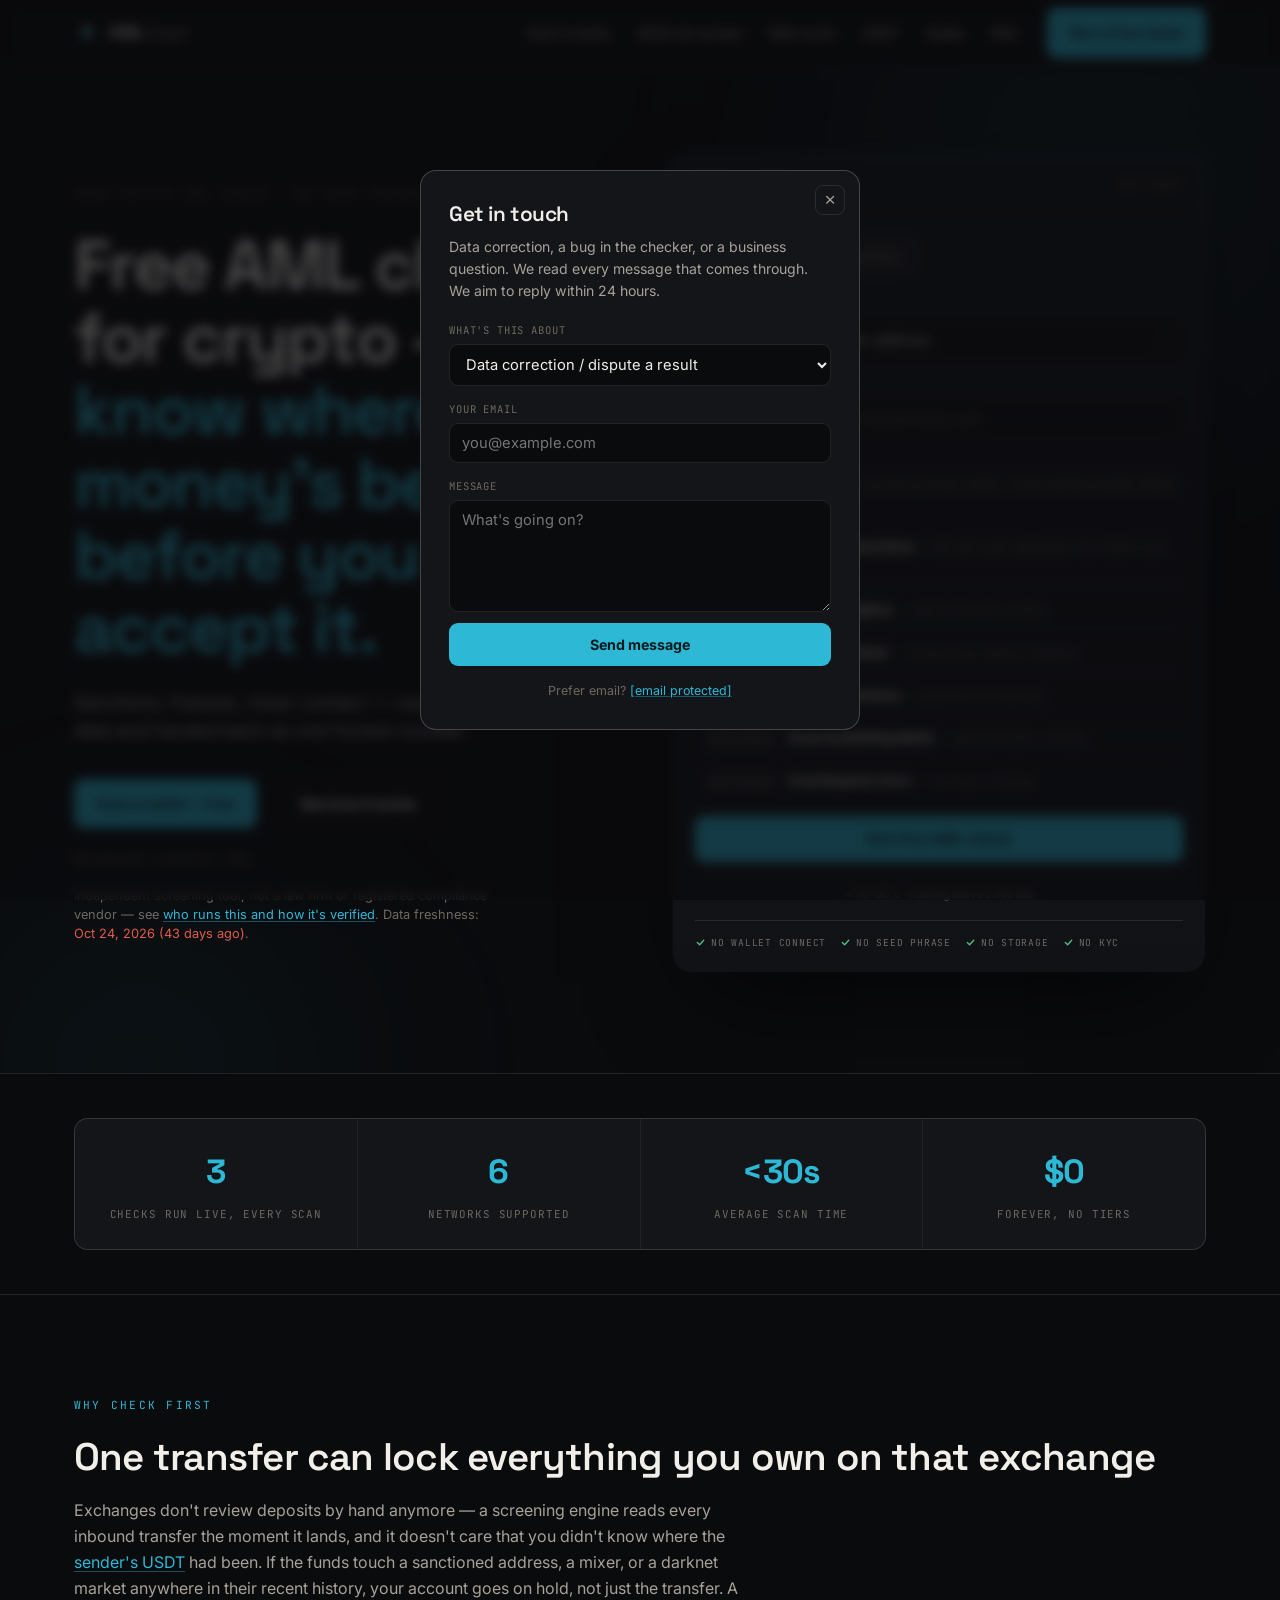
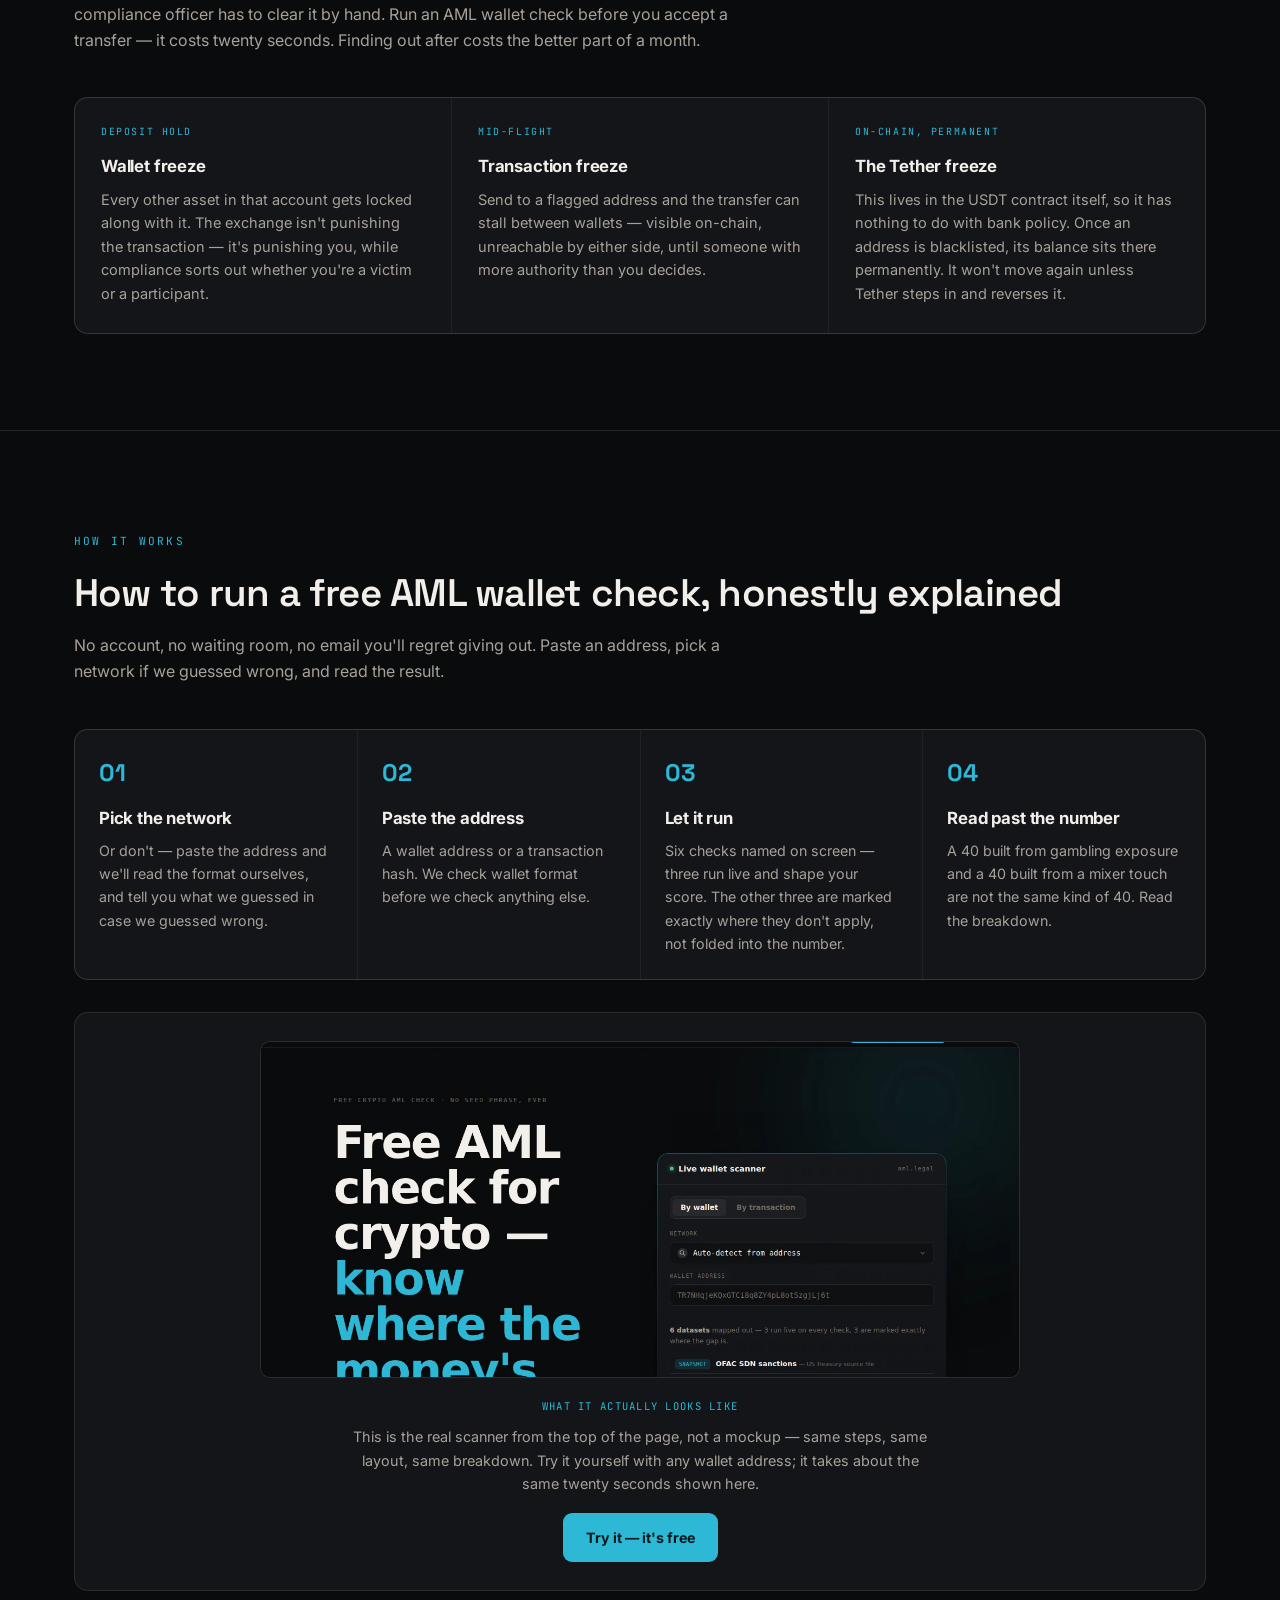
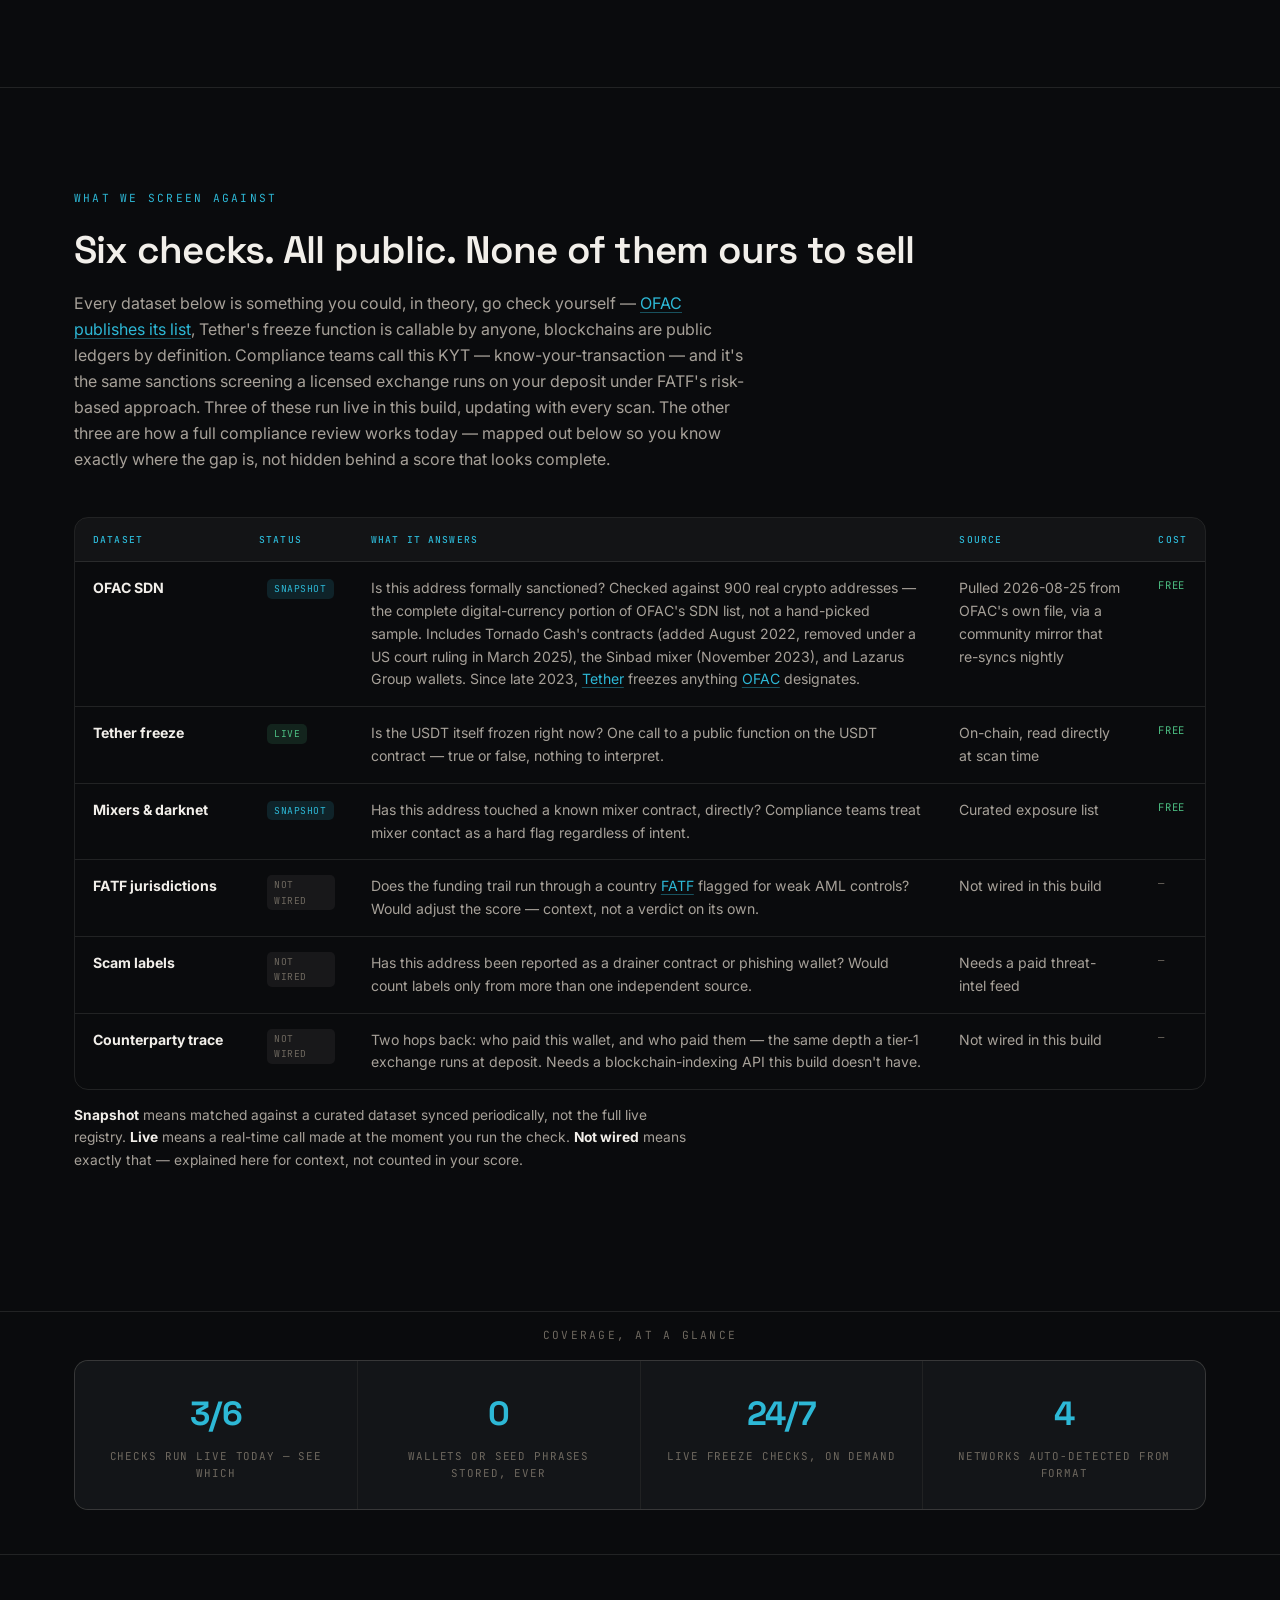
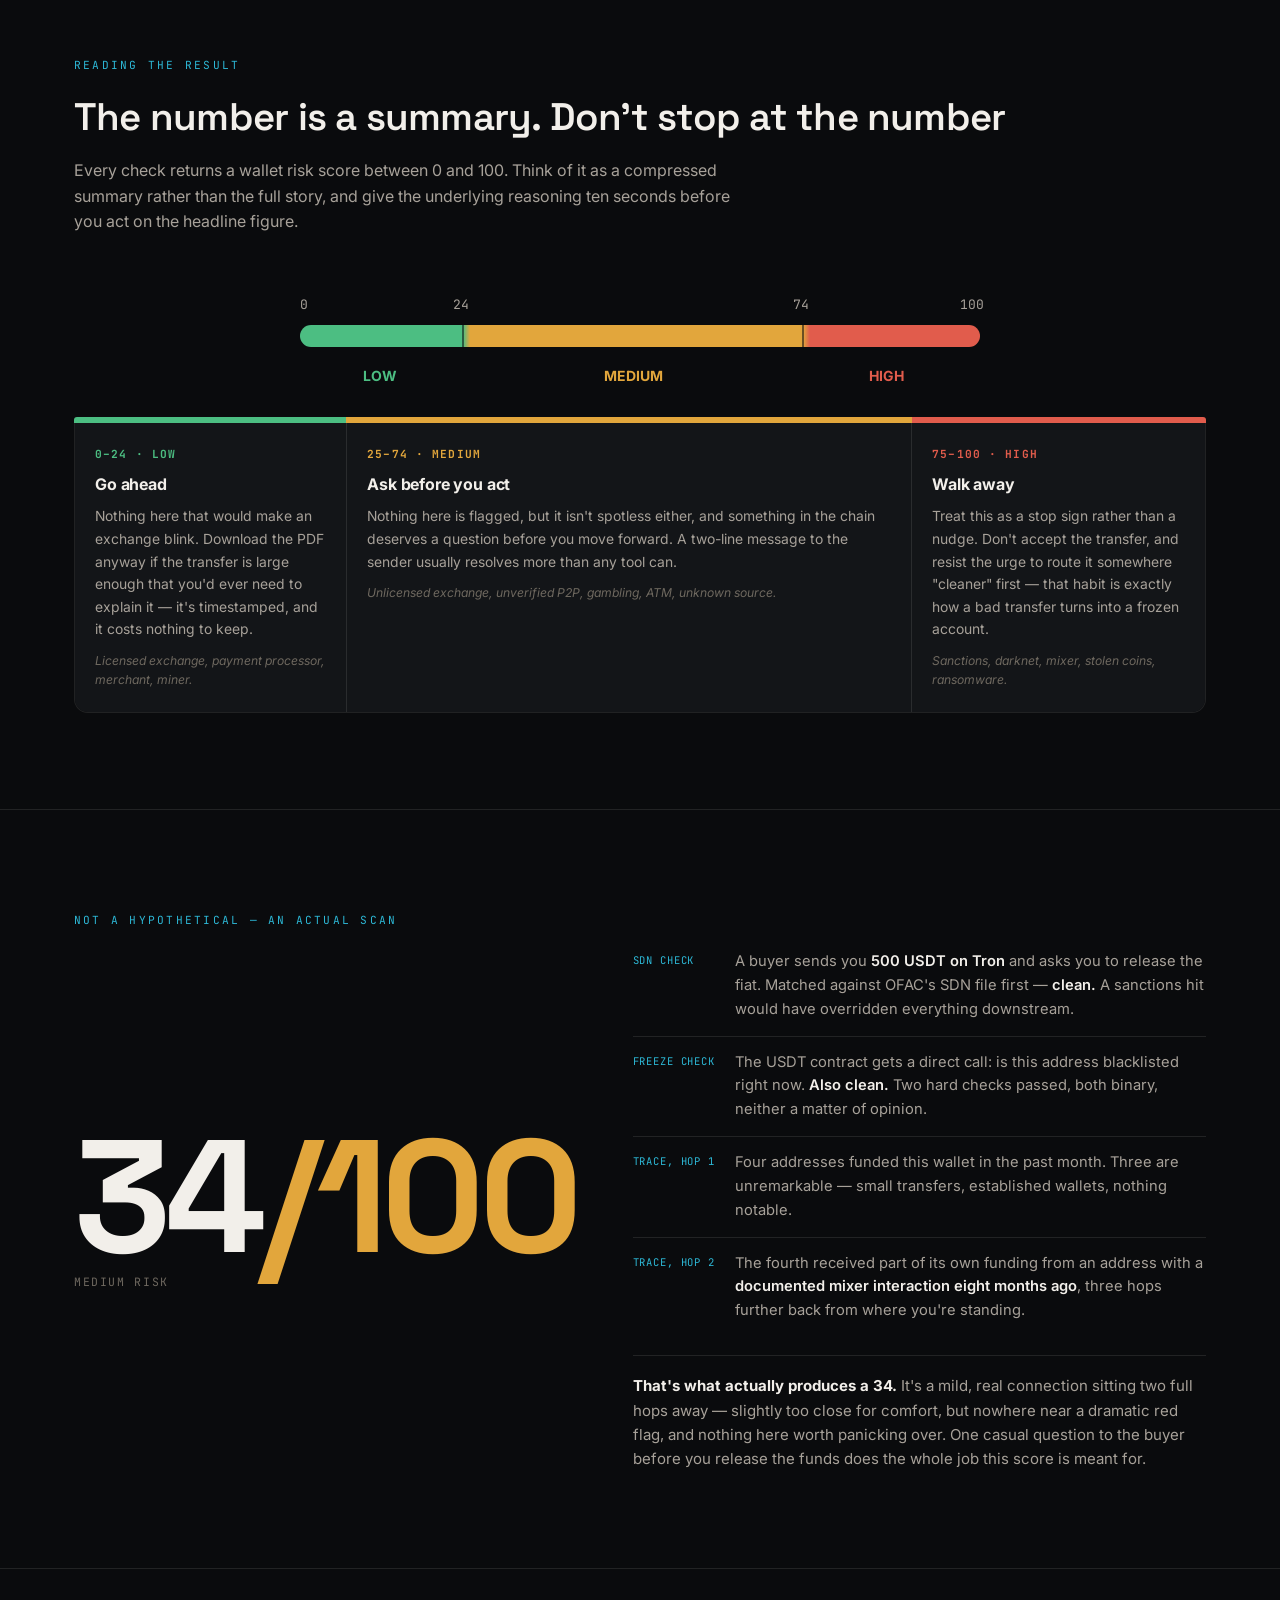
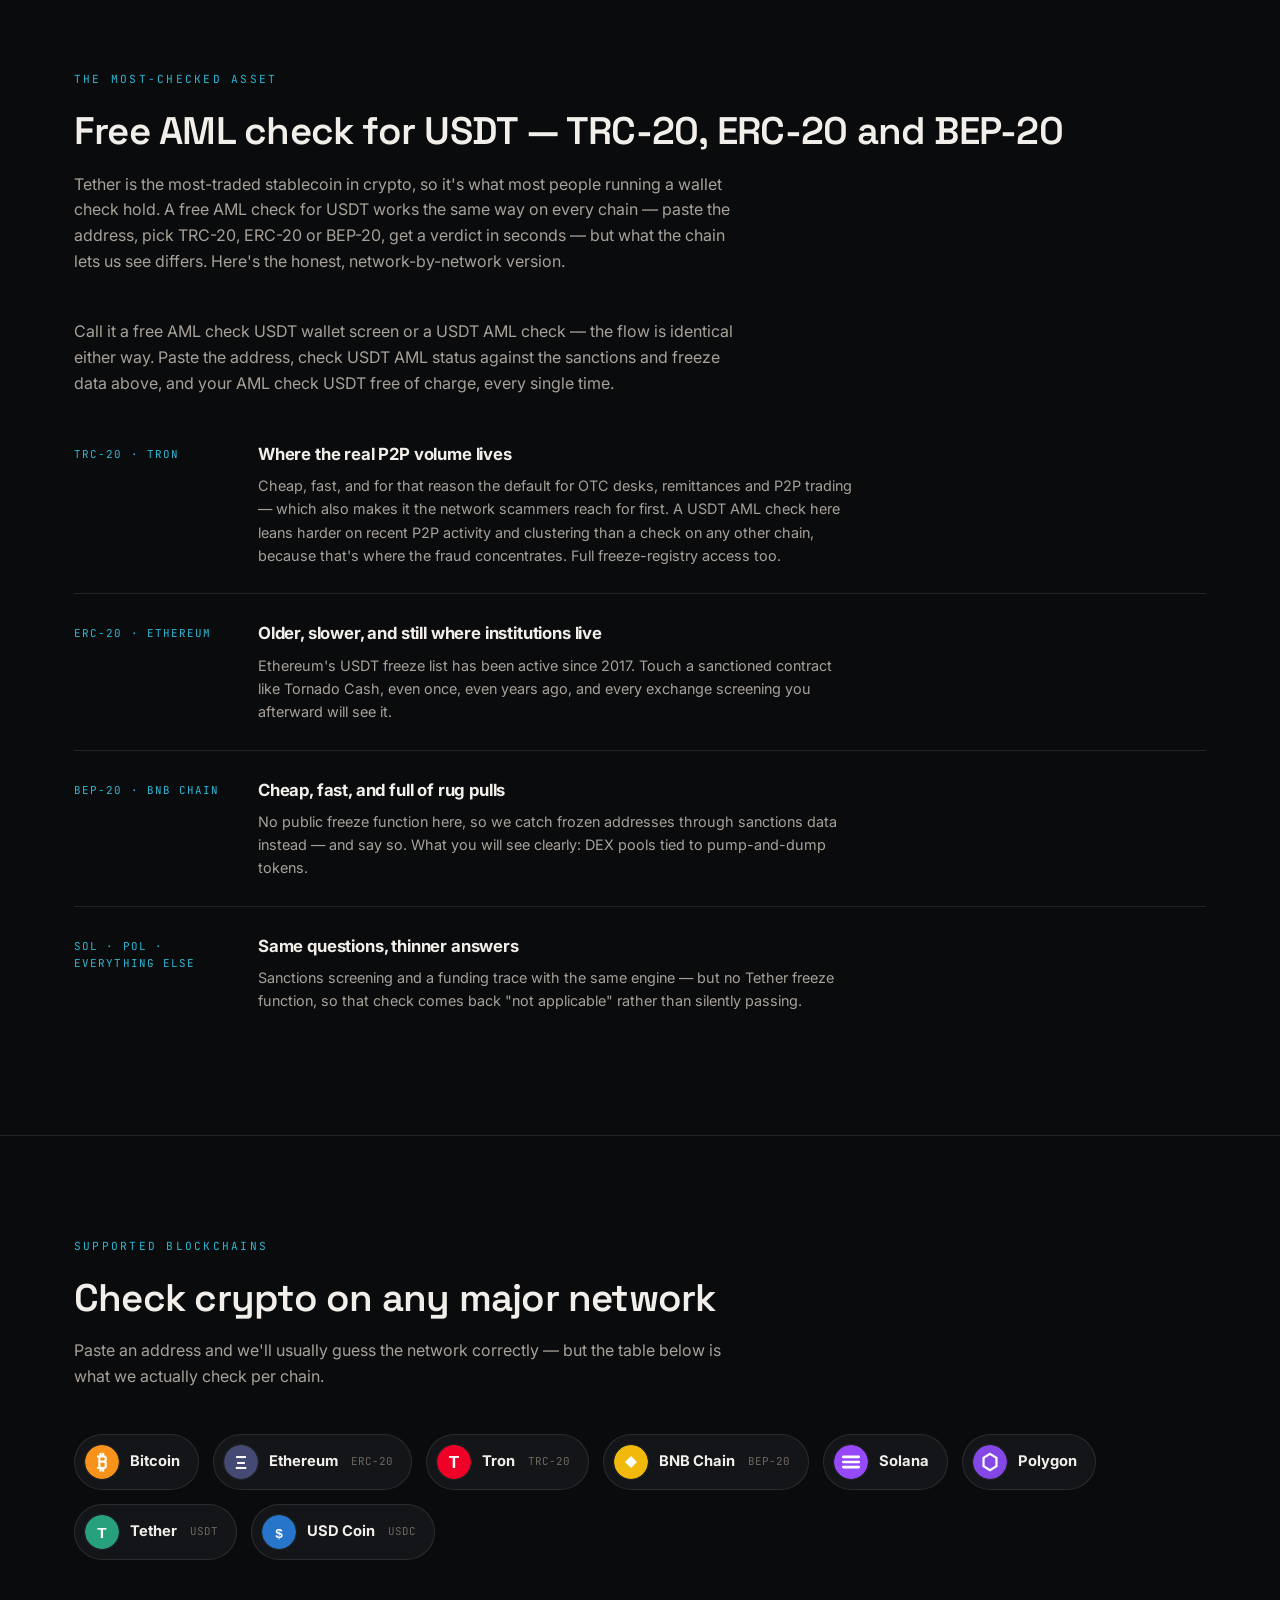
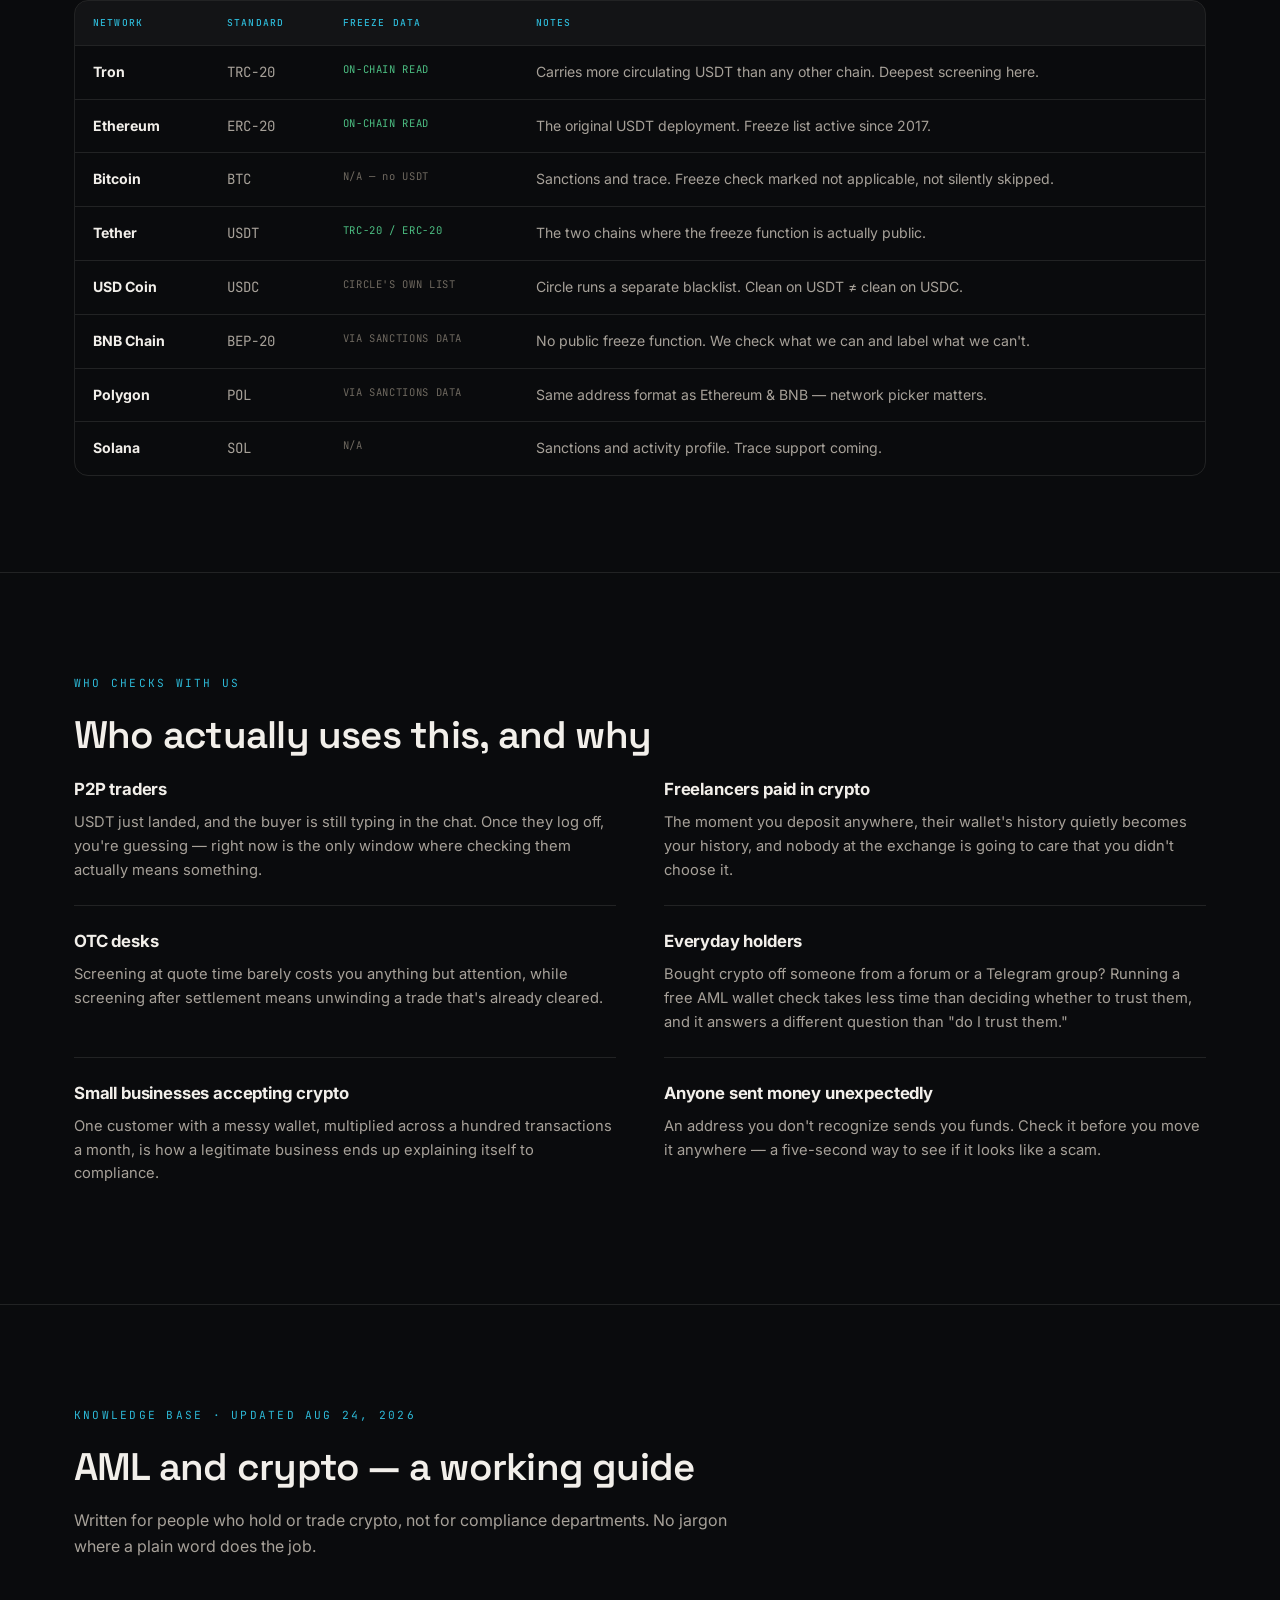
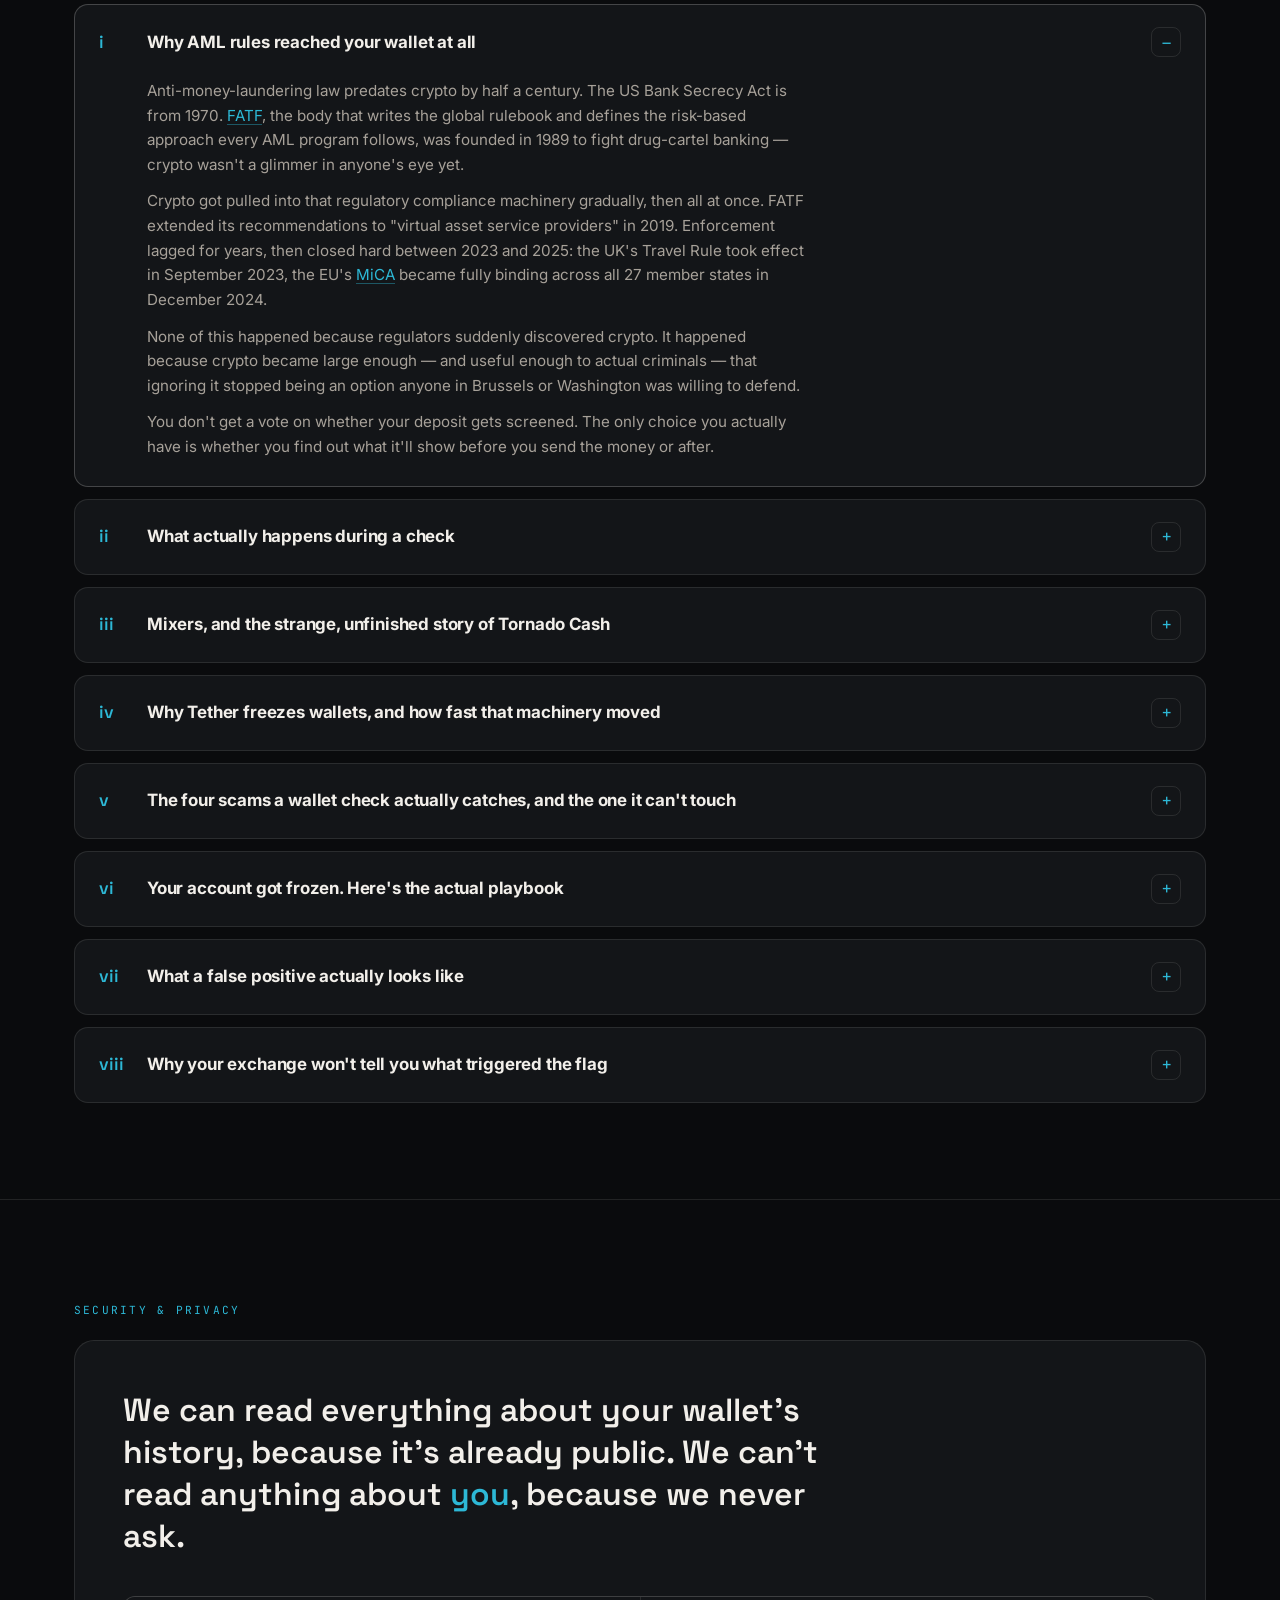
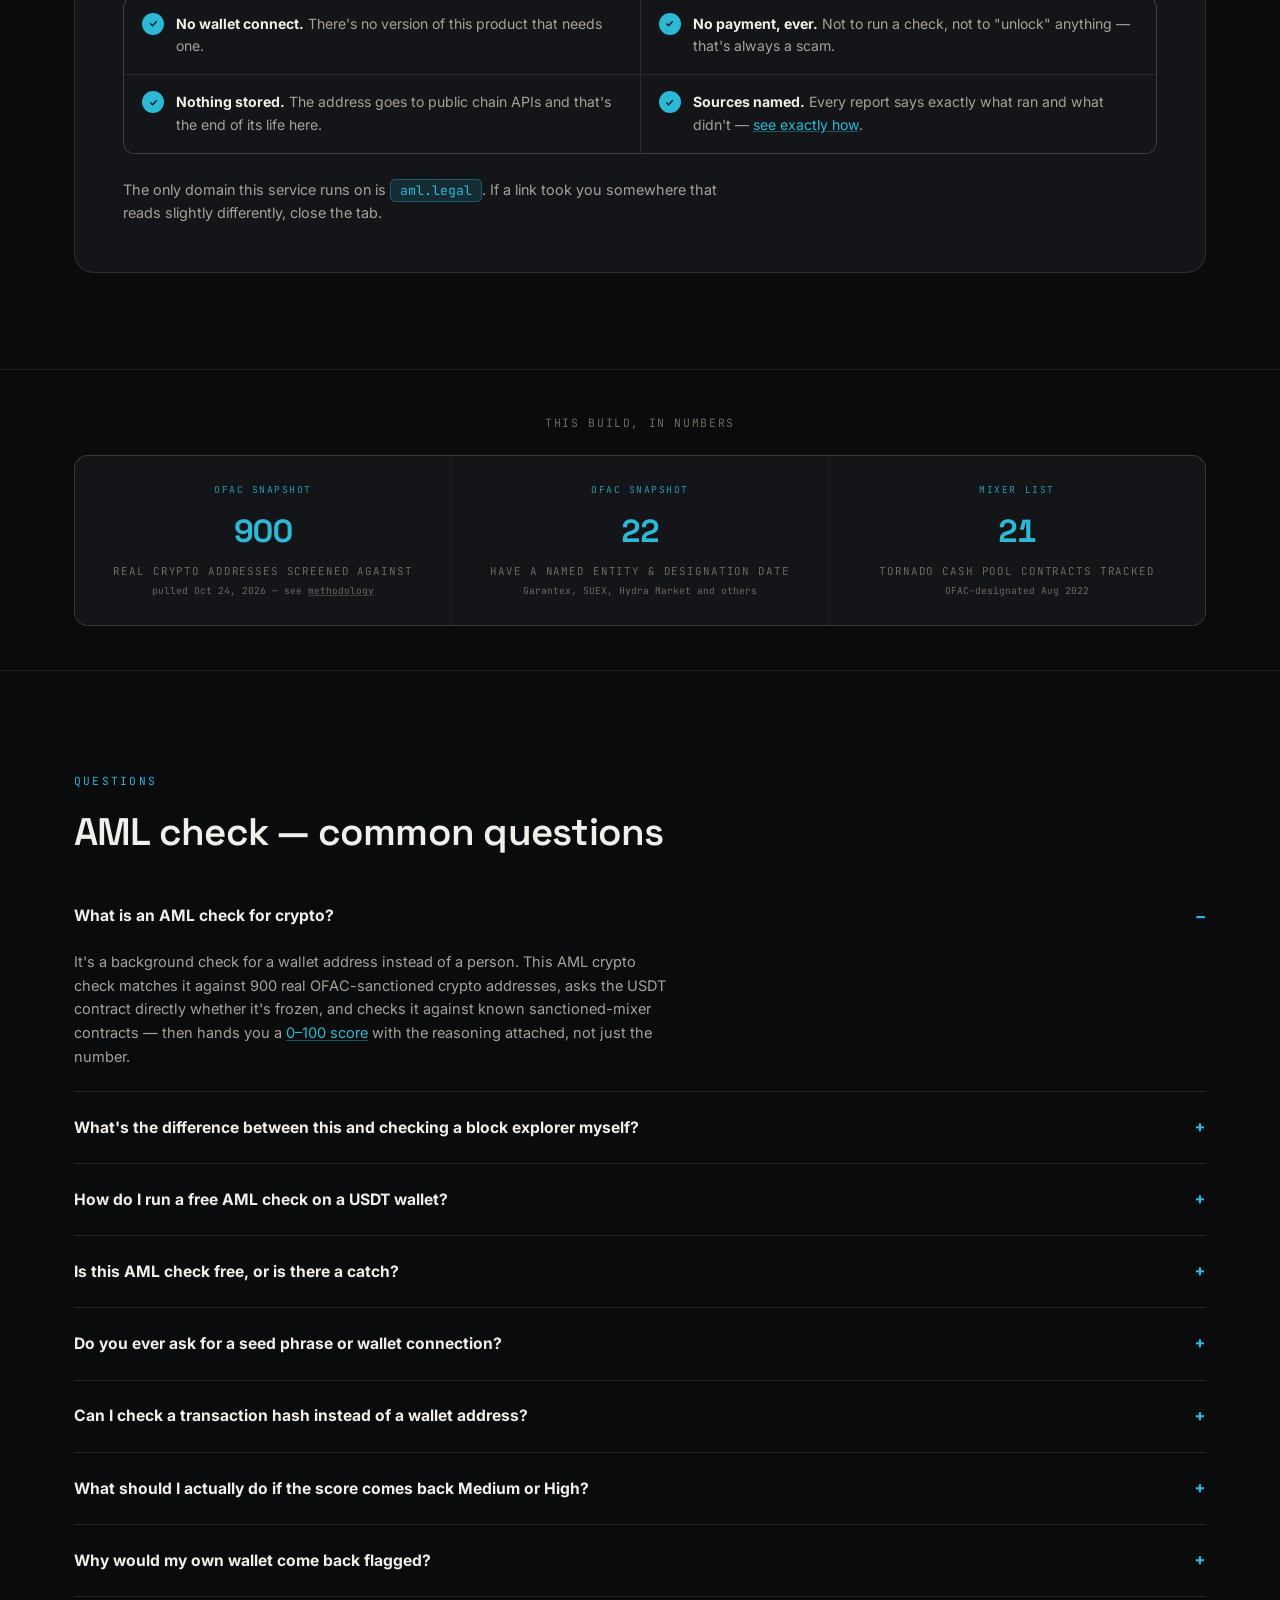
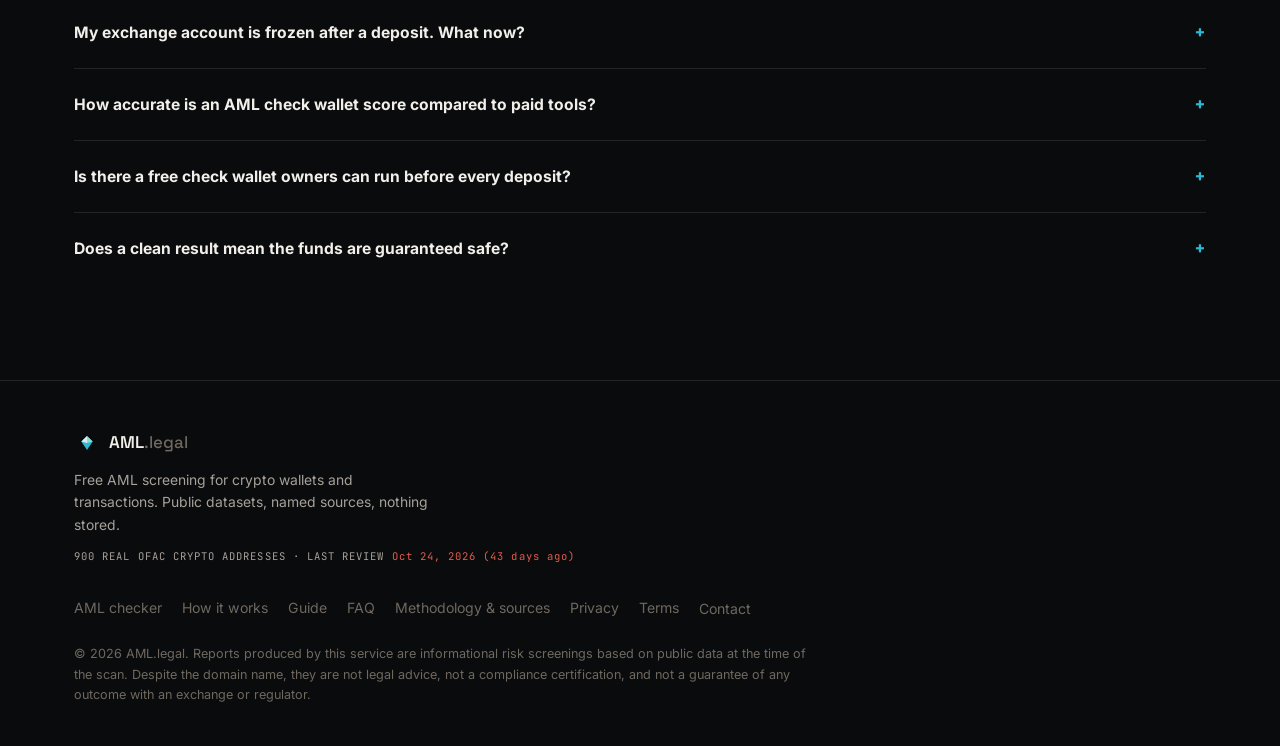
==== commit af7df24f: "chore: refresh OFAC crypto-address snapshot" ====
--- a/index.html
+++ b/index.html
@@ -750,7 +750,7 @@
         <div class="live-tag">OFAC snapshot</div>
         <div class="live-num">900</div>
         <div class="live-cap">Real crypto addresses screened against</div>
-        <div class="live-sub2">pulled Oct 17, 2026 — see <a href="/about.html" style="color:inherit; text-decoration:underline; text-decoration-color:rgba(110,104,95,.5);">methodology</a></div>
+        <div class="live-sub2">pulled Oct 24, 2026 — see <a href="/about.html" style="color:inherit; text-decoration:underline; text-decoration-color:rgba(110,104,95,.5);">methodology</a></div>
       </div>
       <div class="live-cell">
         <div class="live-tag">OFAC snapshot</div>
@@ -861,7 +861,7 @@
   </div>
 </div>
 
-<script src="app.min.js?v=2026-10-17" defer></script>
+<script src="app.min.js?v=2026-10-24" defer></script>
 
 
 
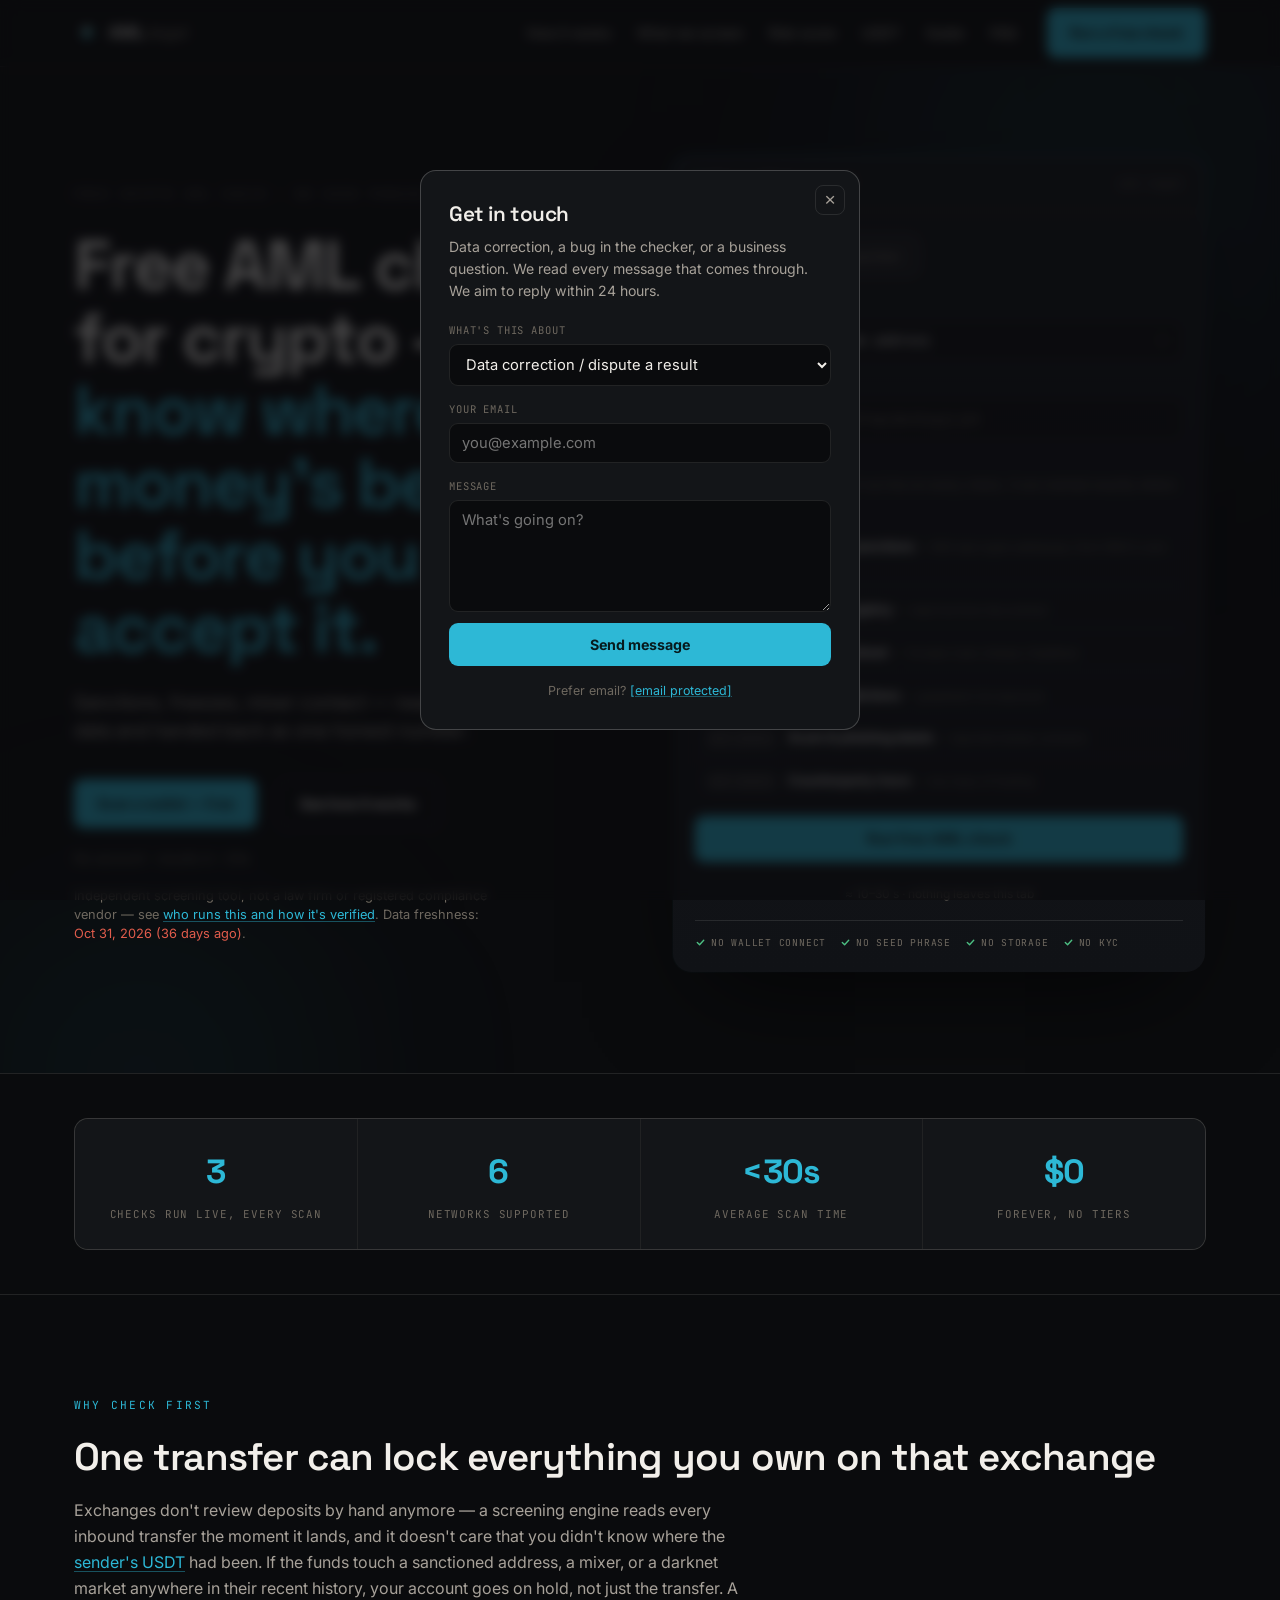
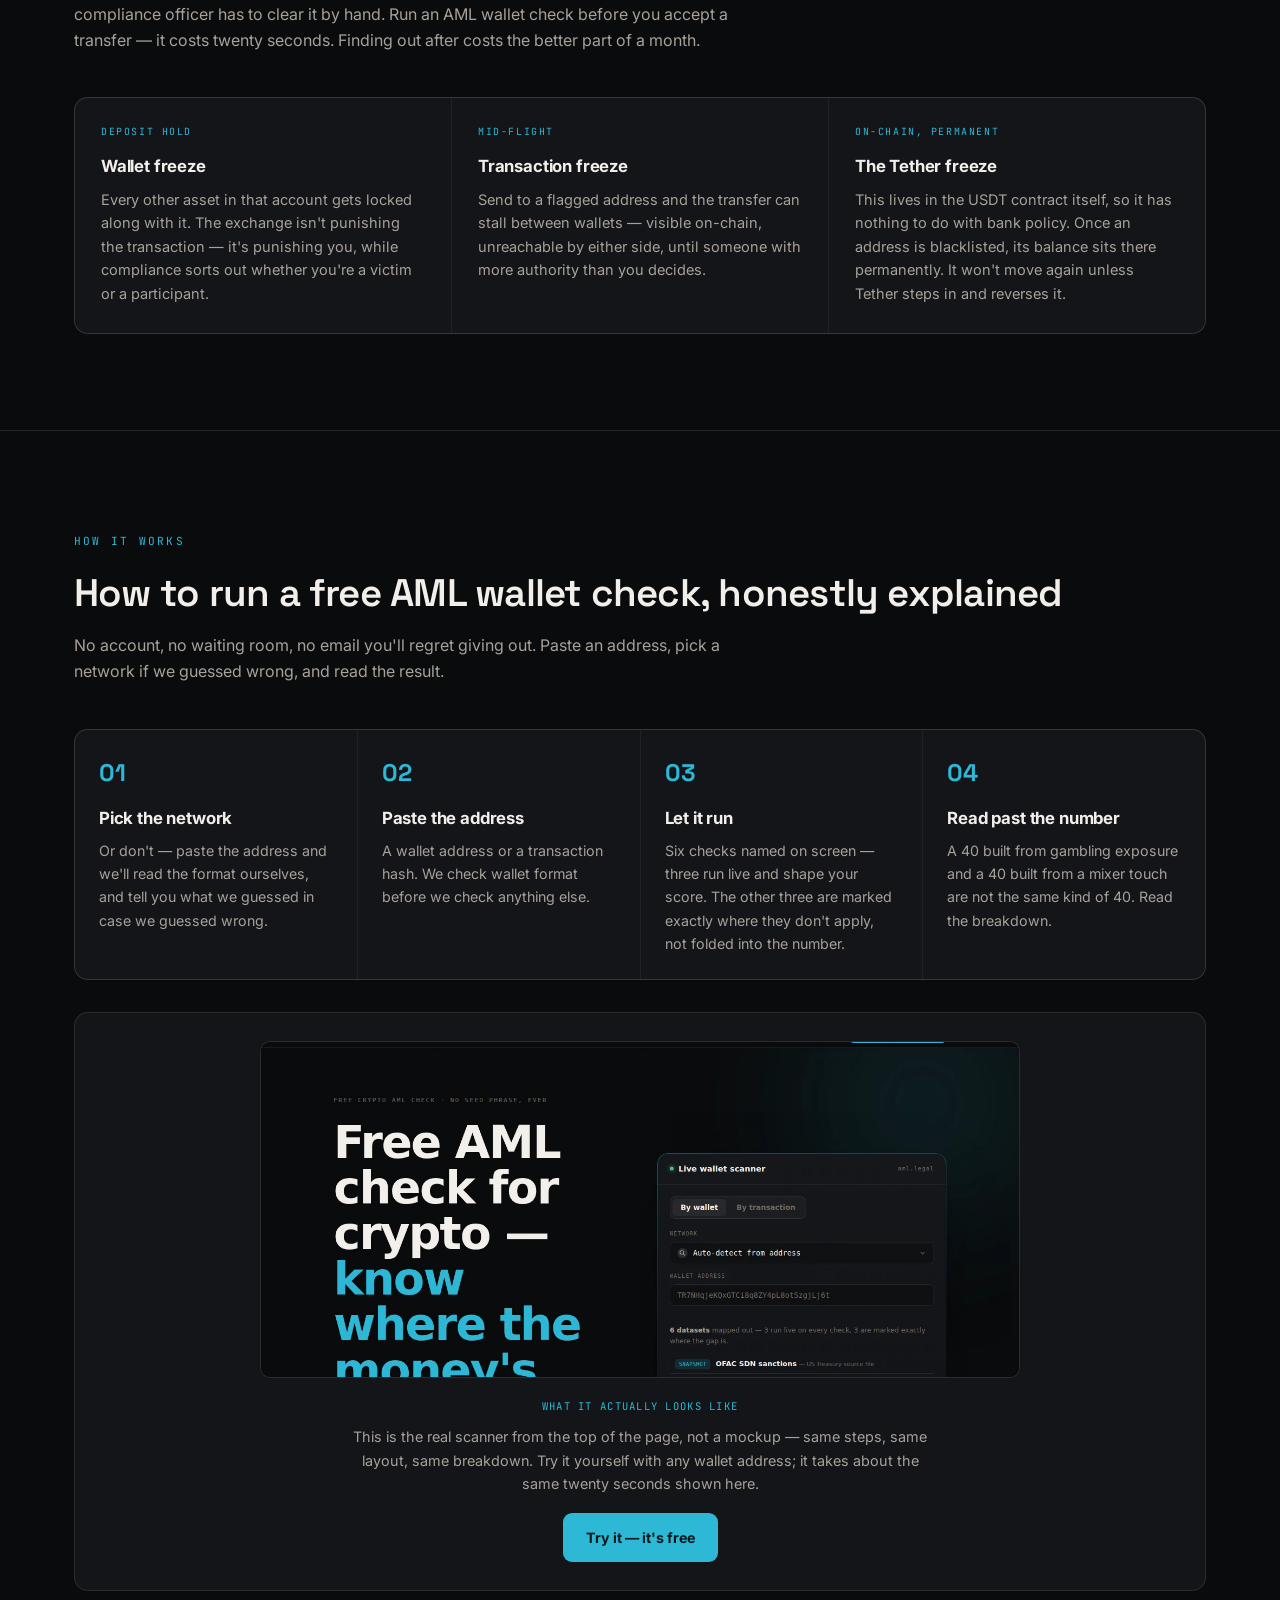
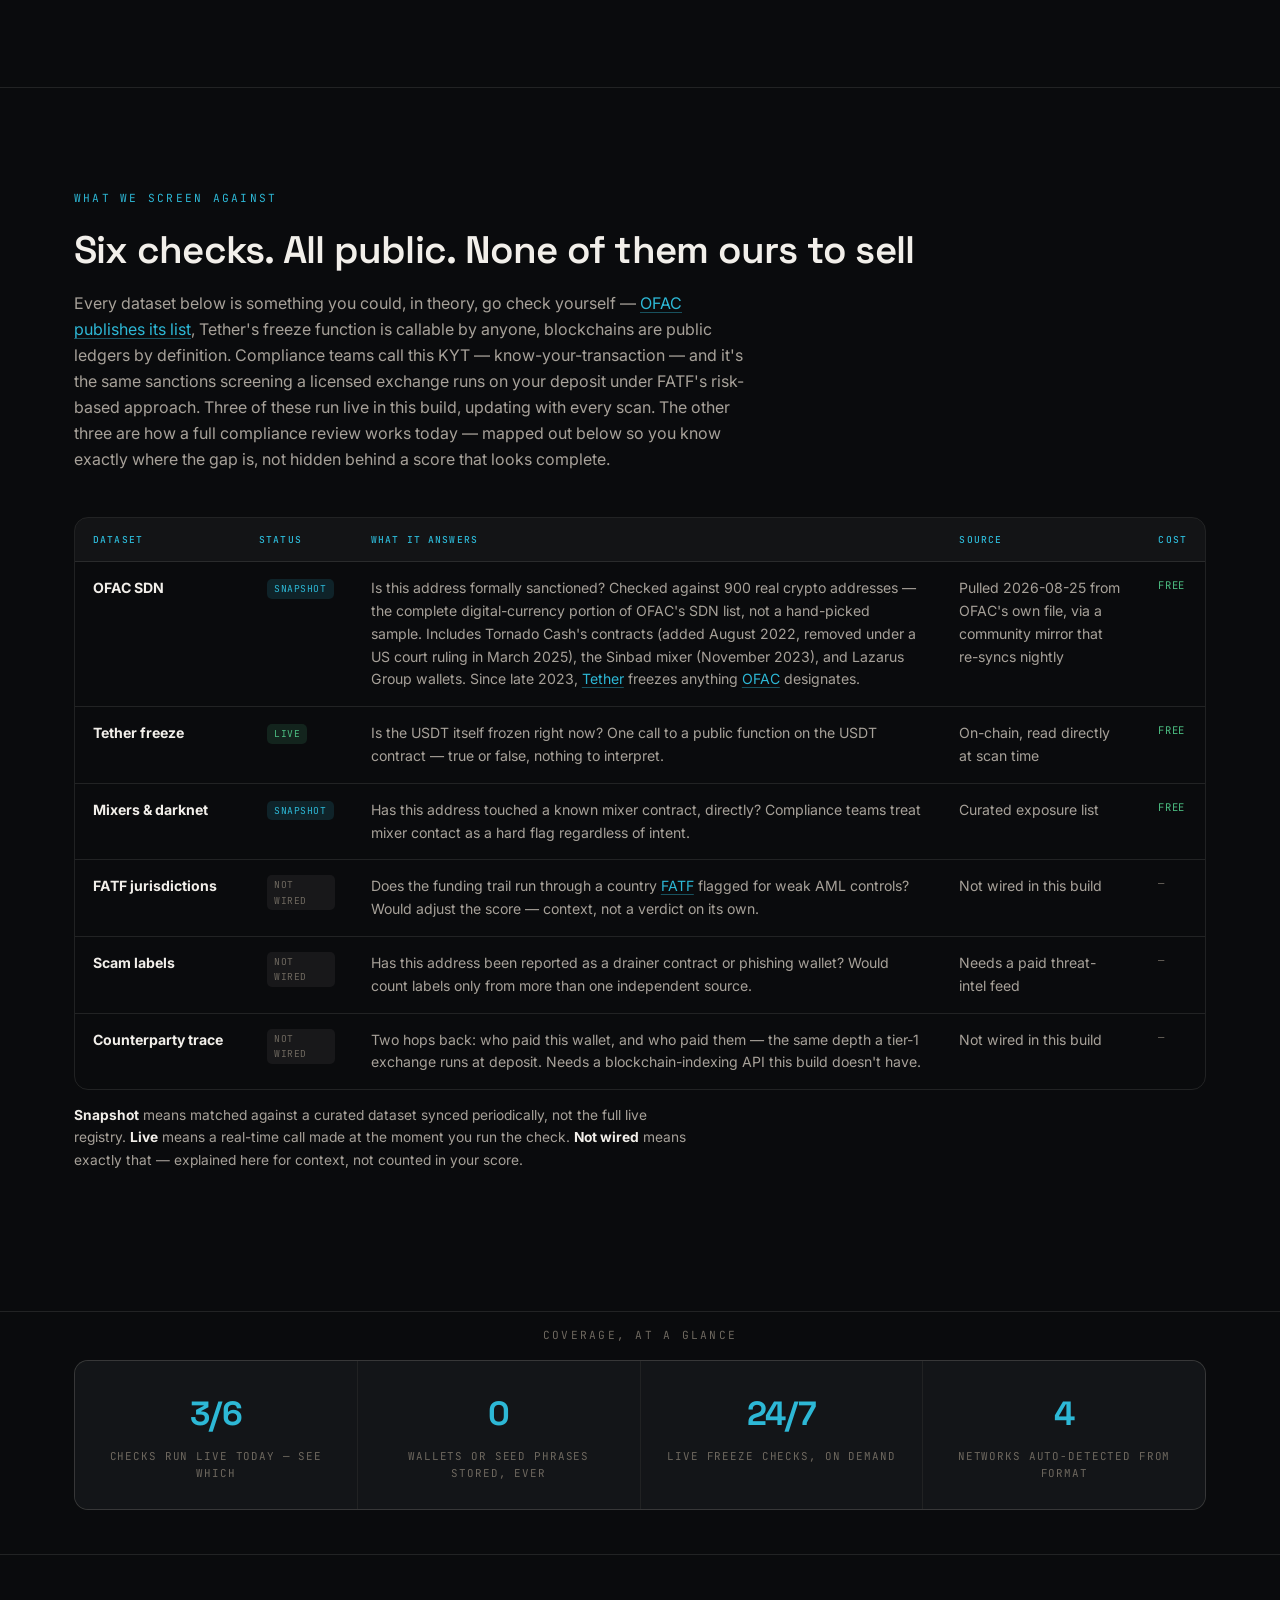
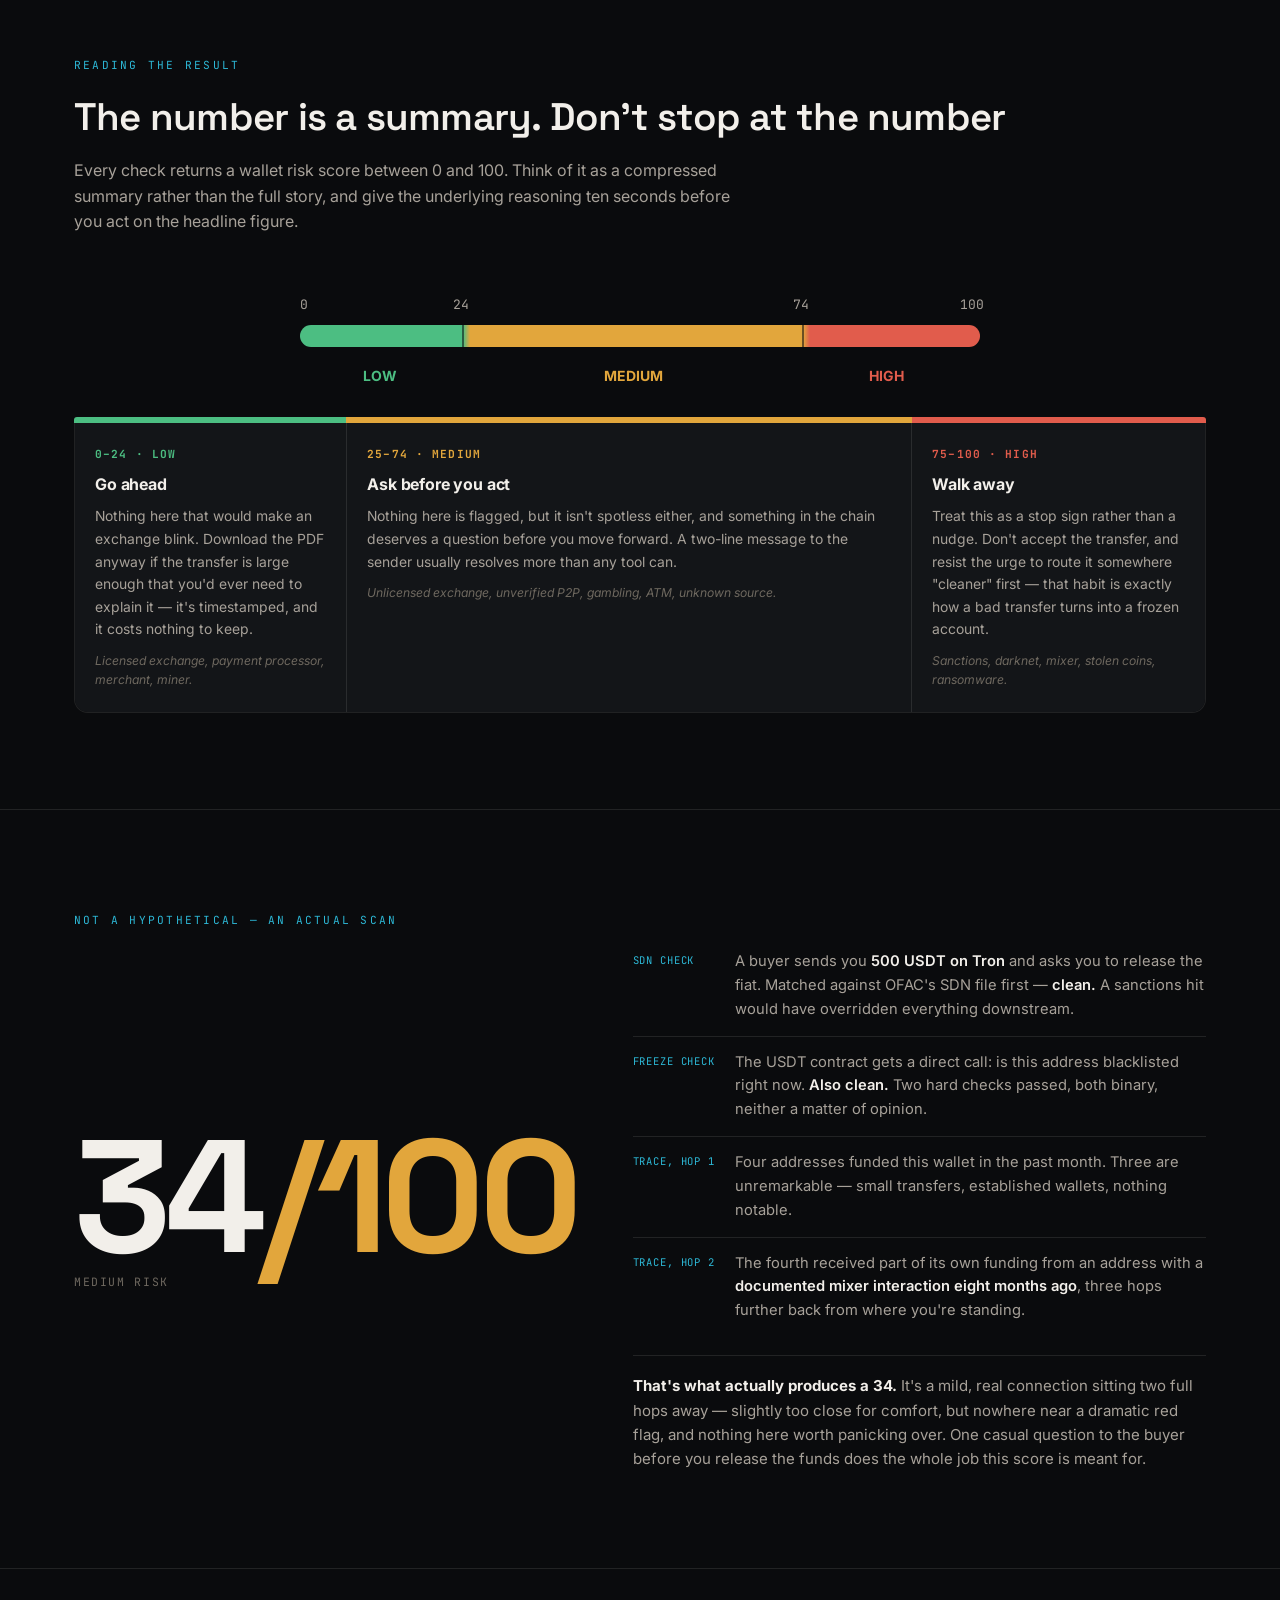
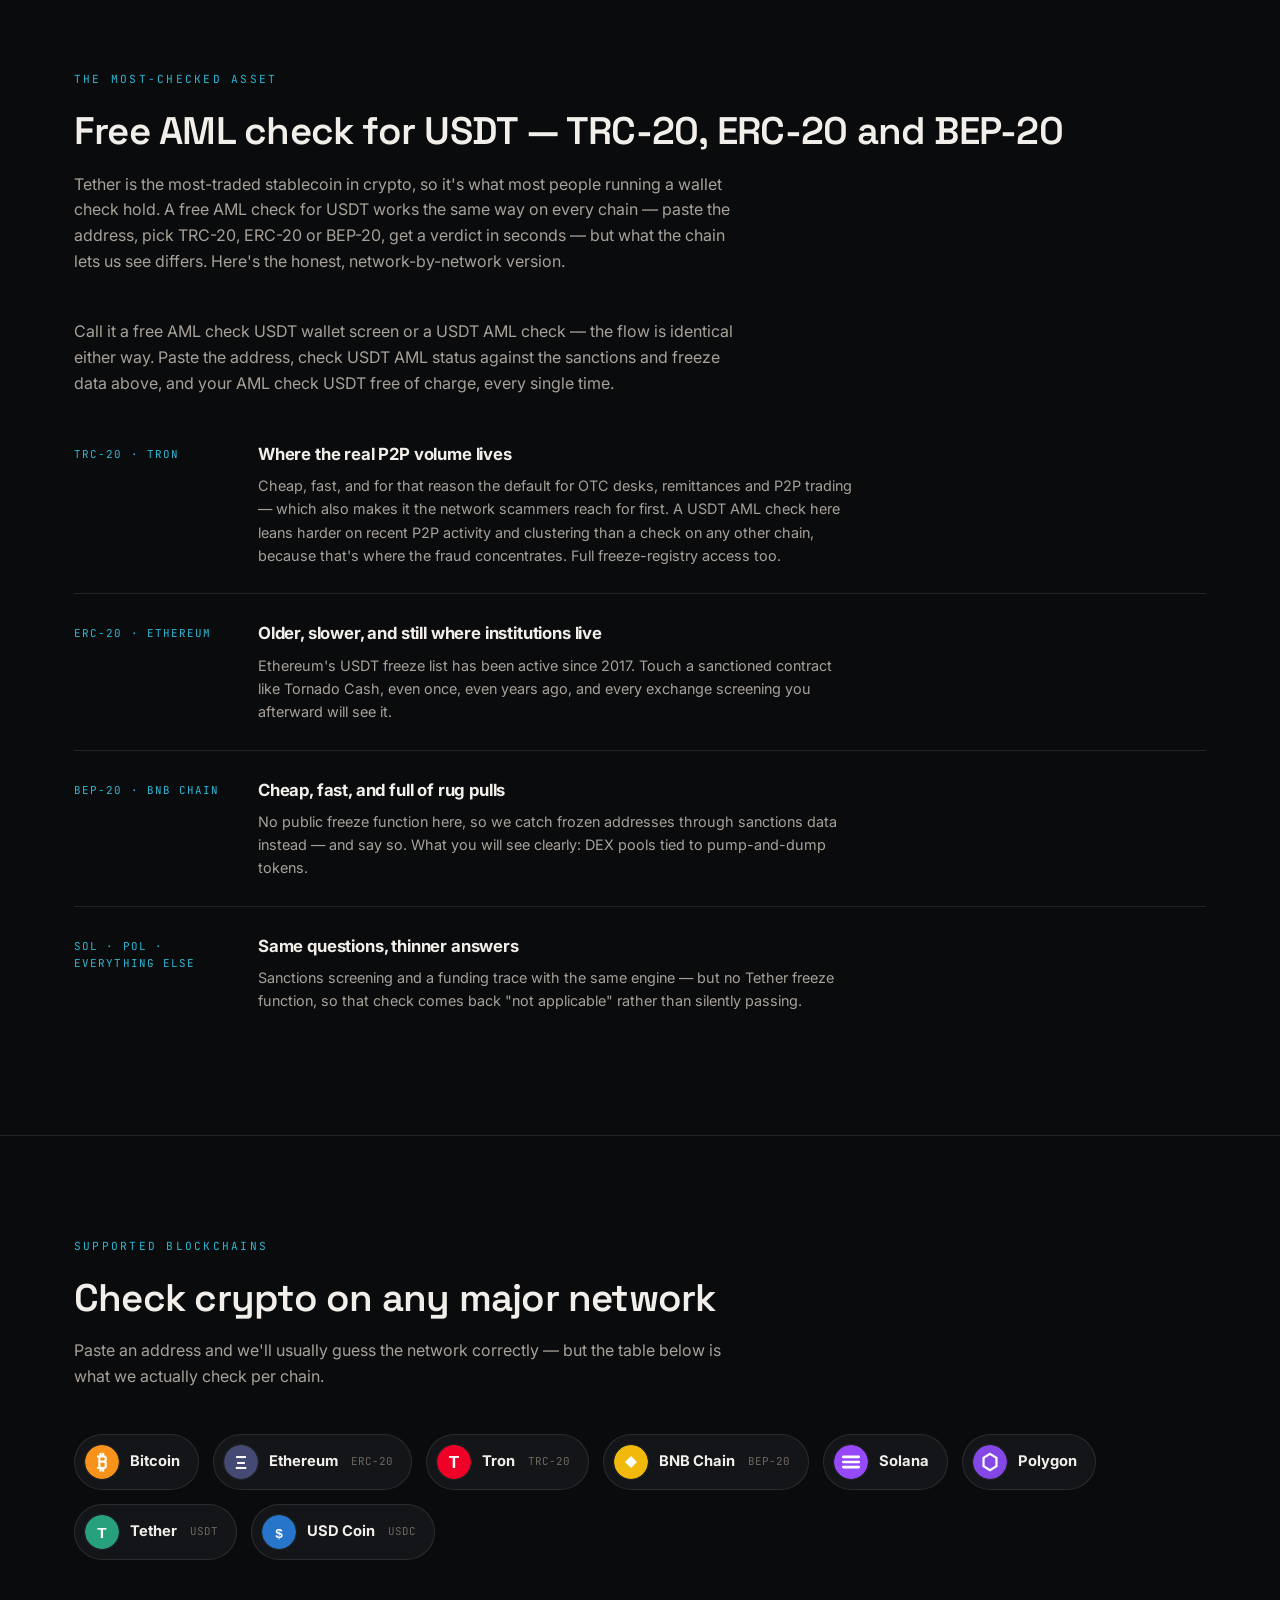
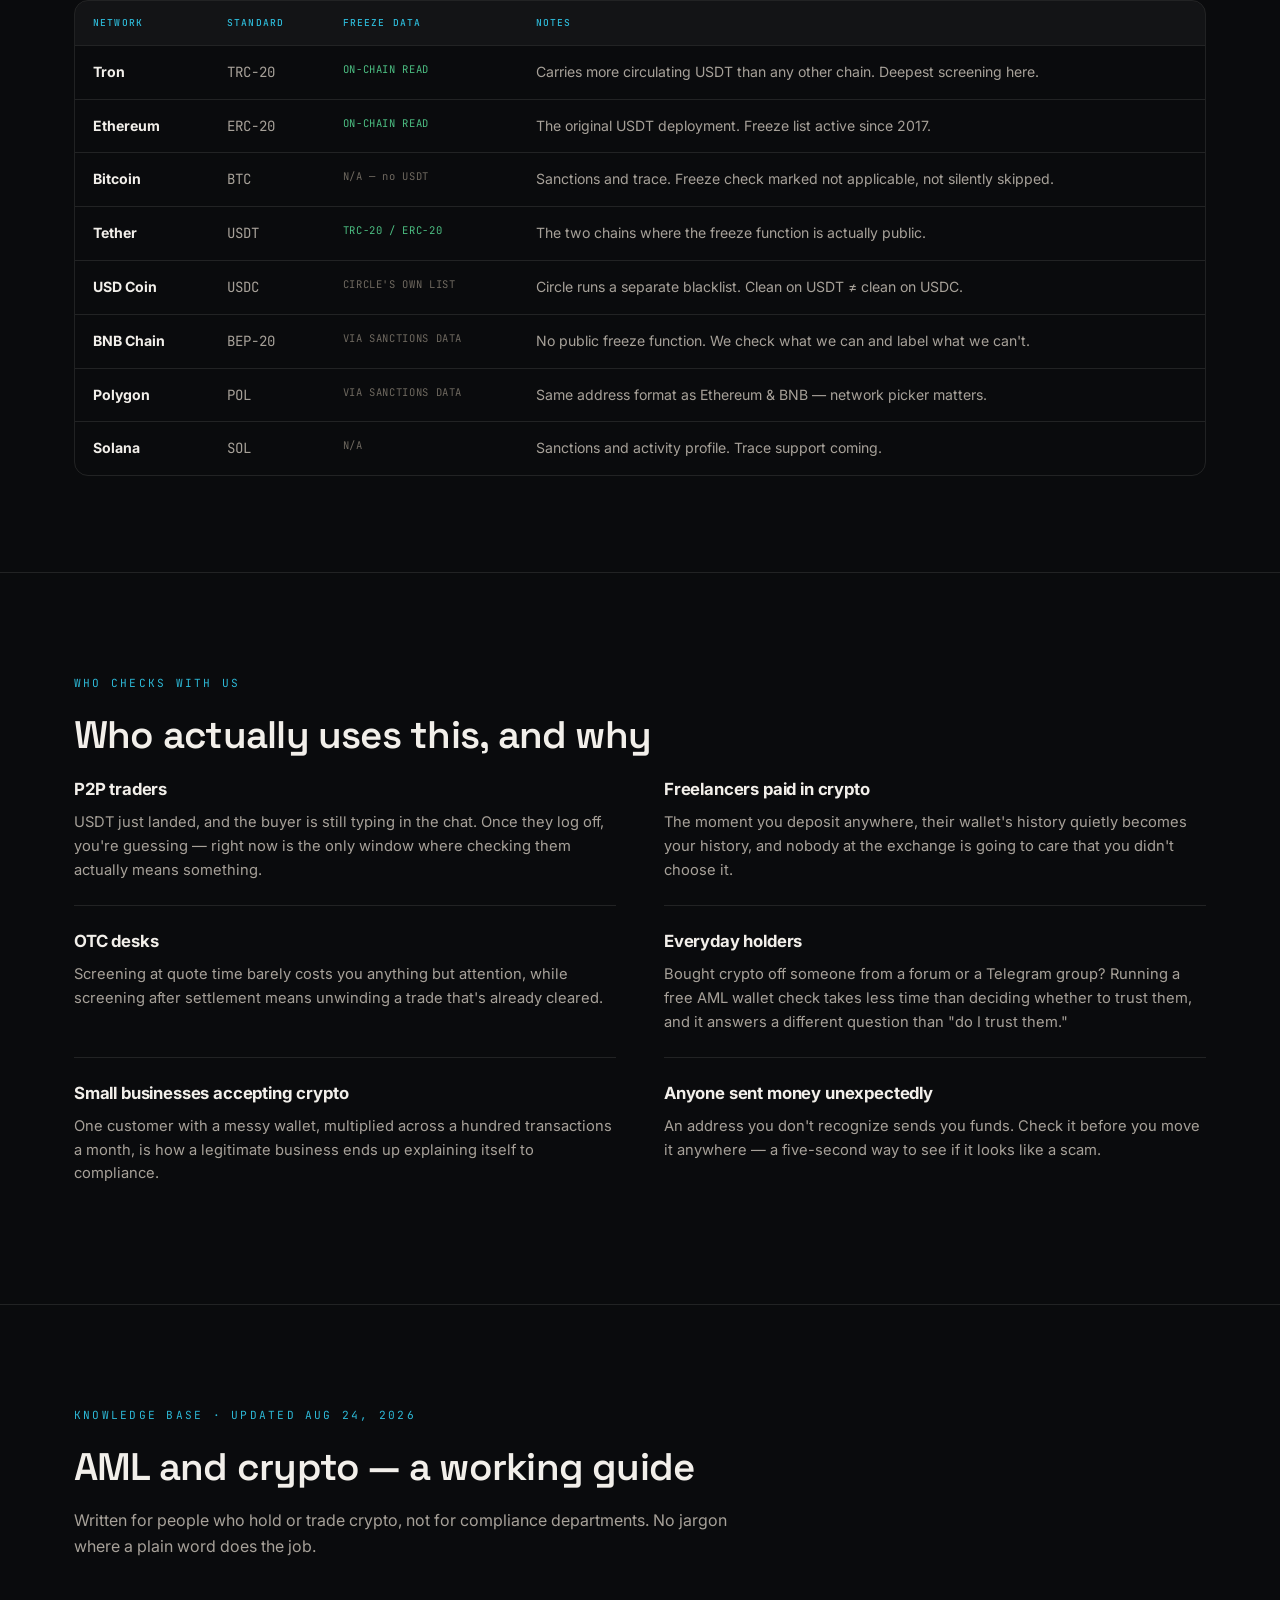
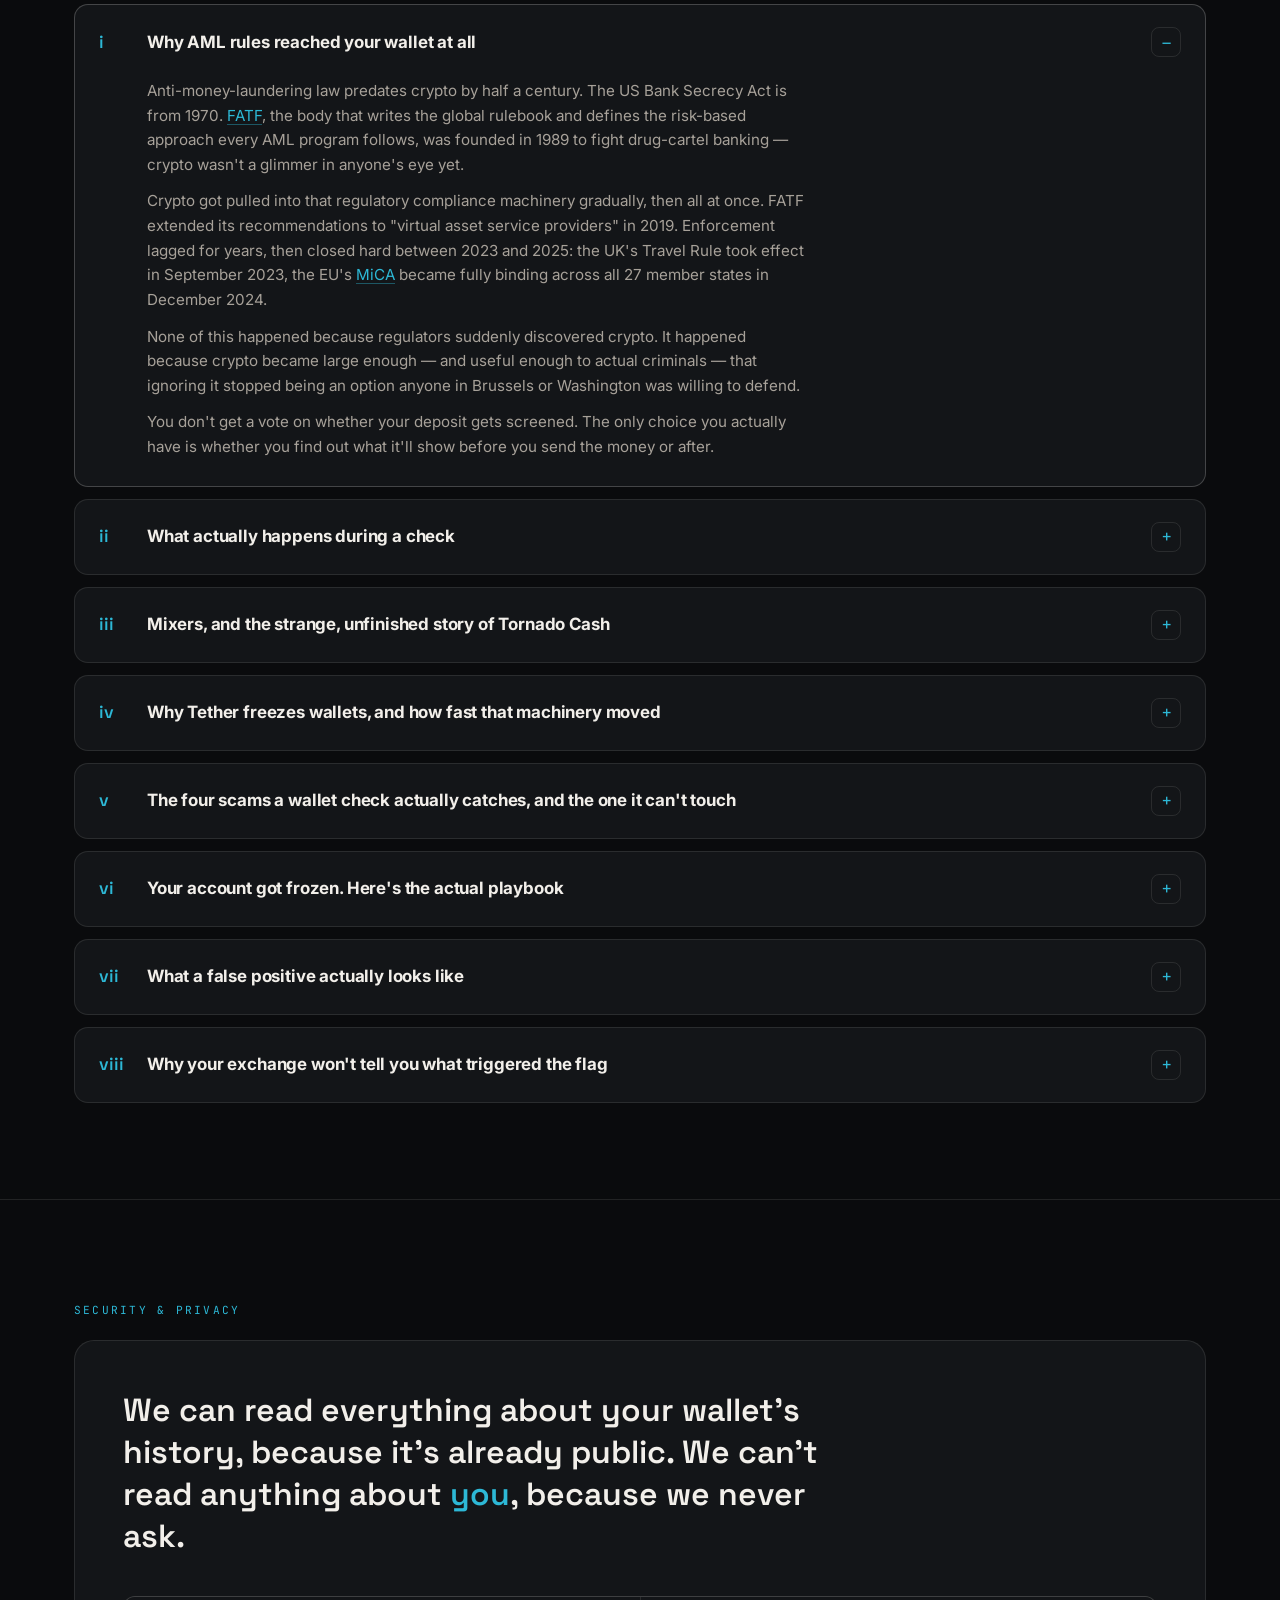
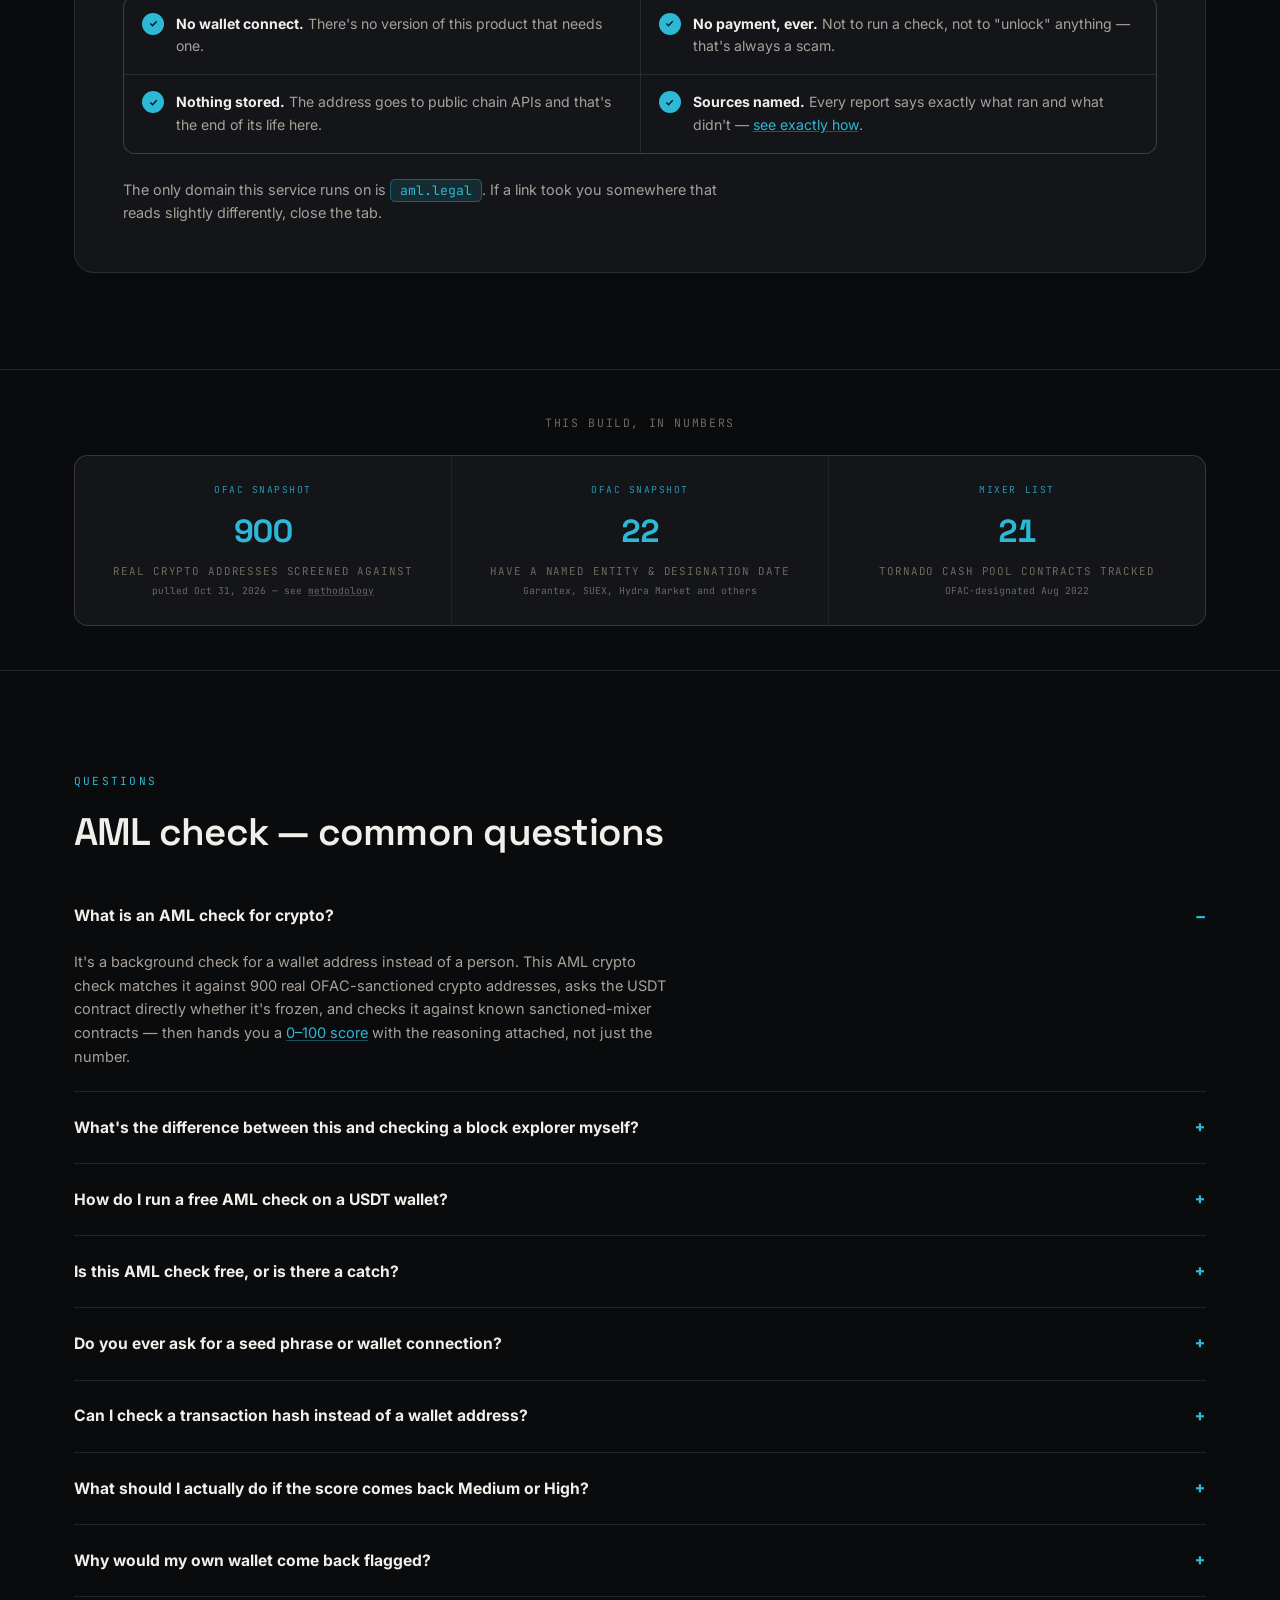
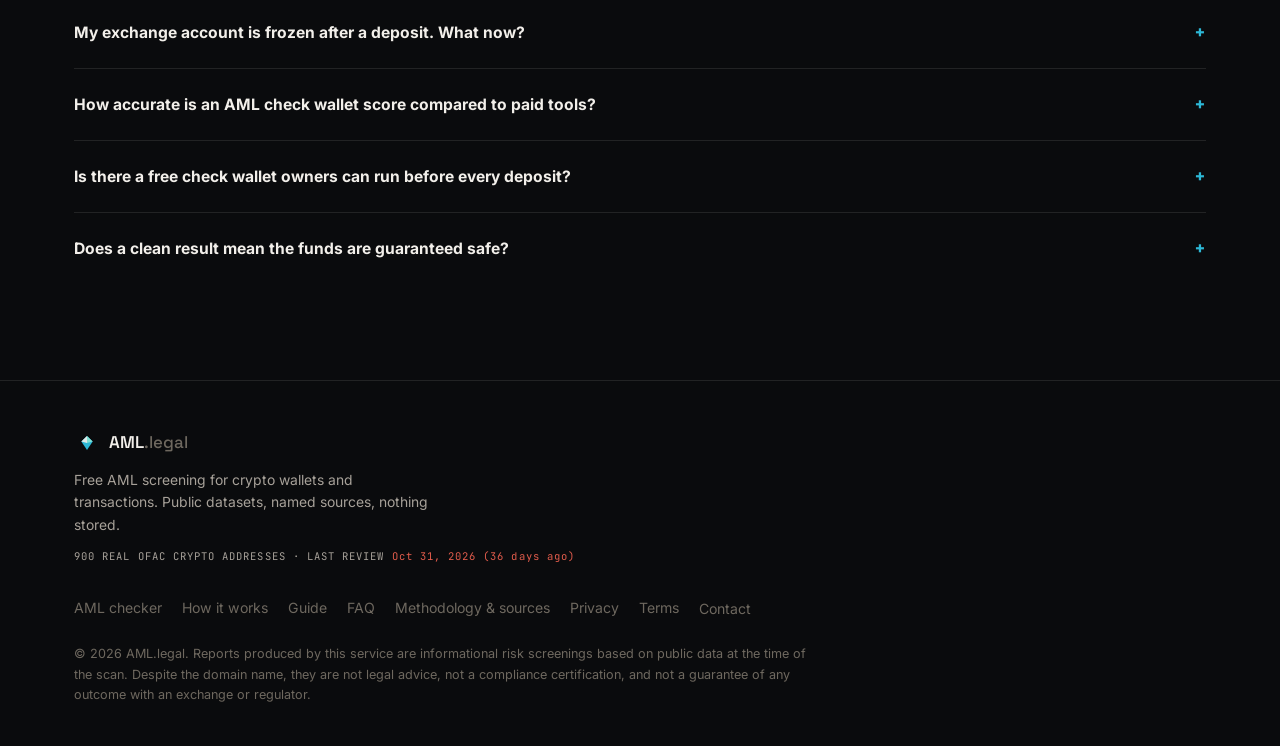
==== commit 60c8678f: "chore: refresh OFAC crypto-address snapshot" ====
--- a/index.html
+++ b/index.html
@@ -750,7 +750,7 @@
         <div class="live-tag">OFAC snapshot</div>
         <div class="live-num">900</div>
         <div class="live-cap">Real crypto addresses screened against</div>
-        <div class="live-sub2">pulled Oct 24, 2026 — see <a href="/about.html" style="color:inherit; text-decoration:underline; text-decoration-color:rgba(110,104,95,.5);">methodology</a></div>
+        <div class="live-sub2">pulled Oct 31, 2026 — see <a href="/about.html" style="color:inherit; text-decoration:underline; text-decoration-color:rgba(110,104,95,.5);">methodology</a></div>
       </div>
       <div class="live-cell">
         <div class="live-tag">OFAC snapshot</div>
@@ -861,7 +861,7 @@
   </div>
 </div>
 
-<script src="app.min.js?v=2026-10-24" defer></script>
+<script src="app.min.js?v=2026-10-31" defer></script>
 
 
 
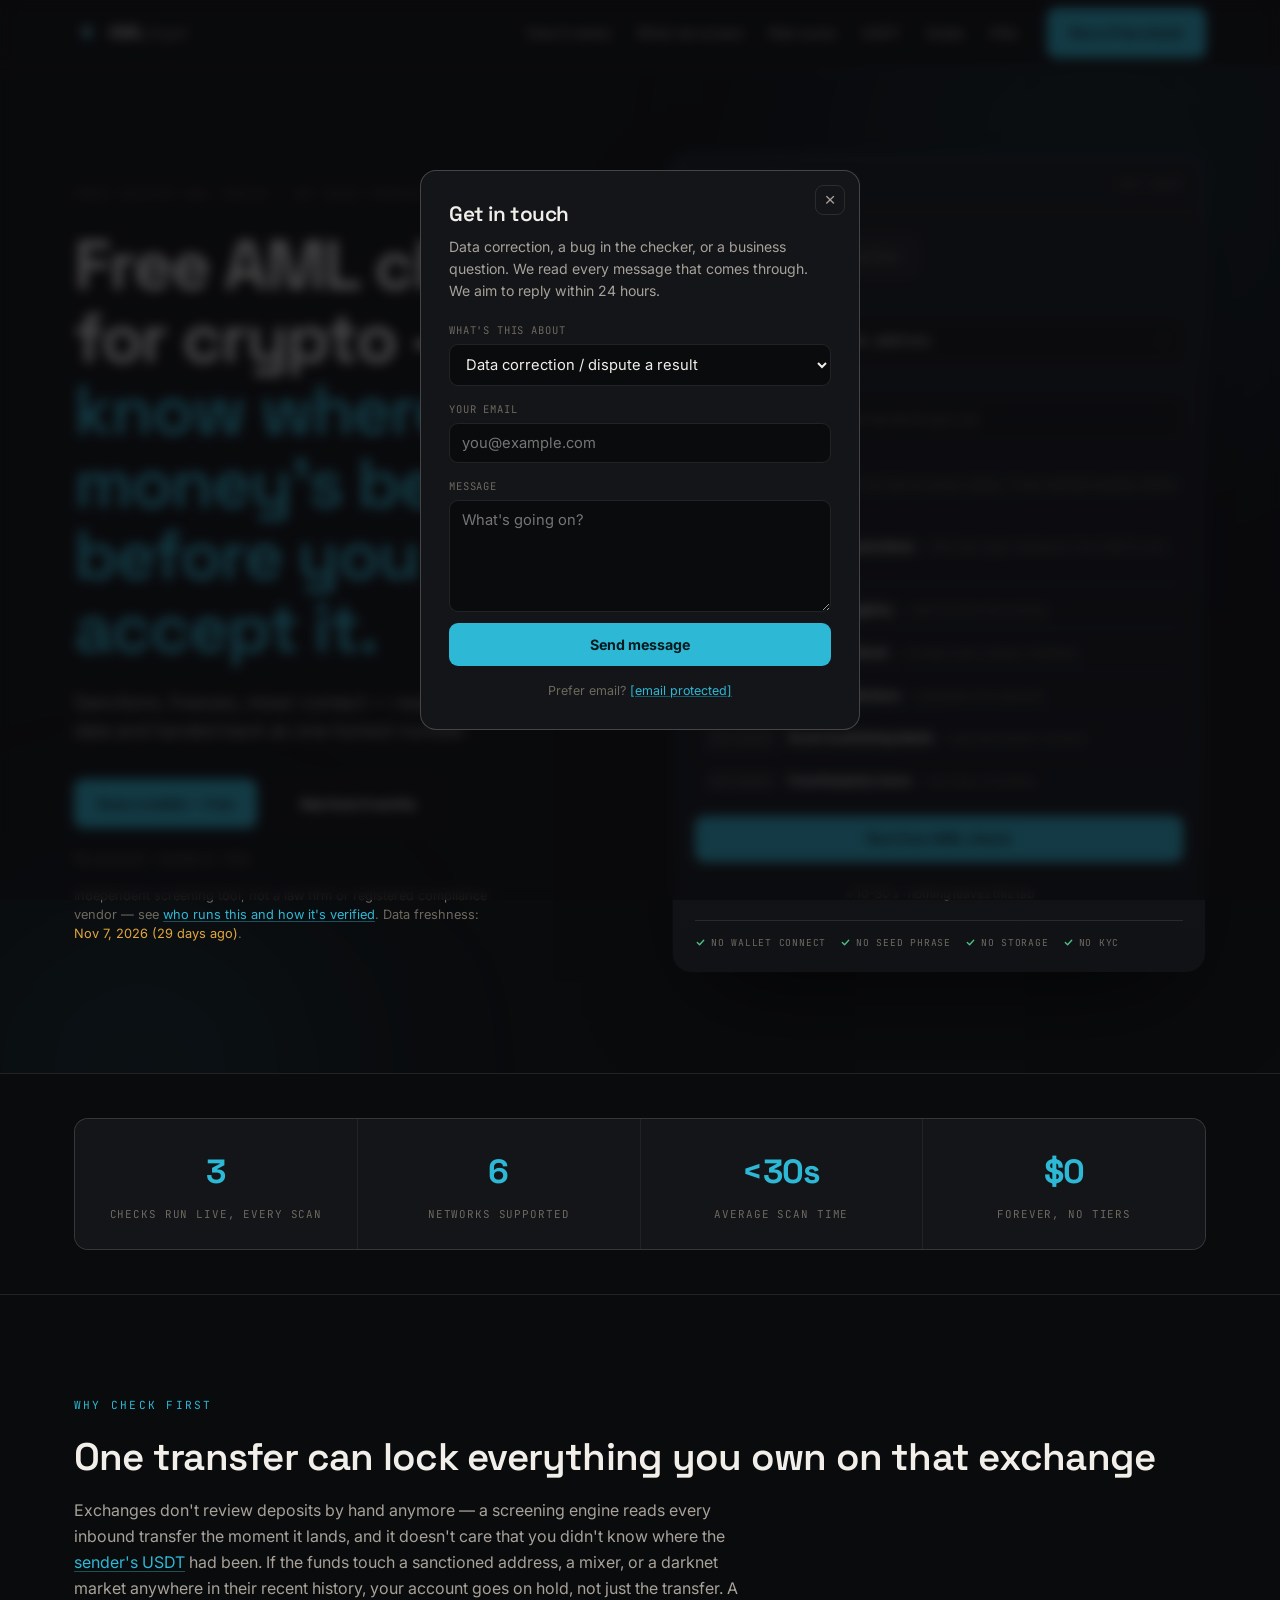
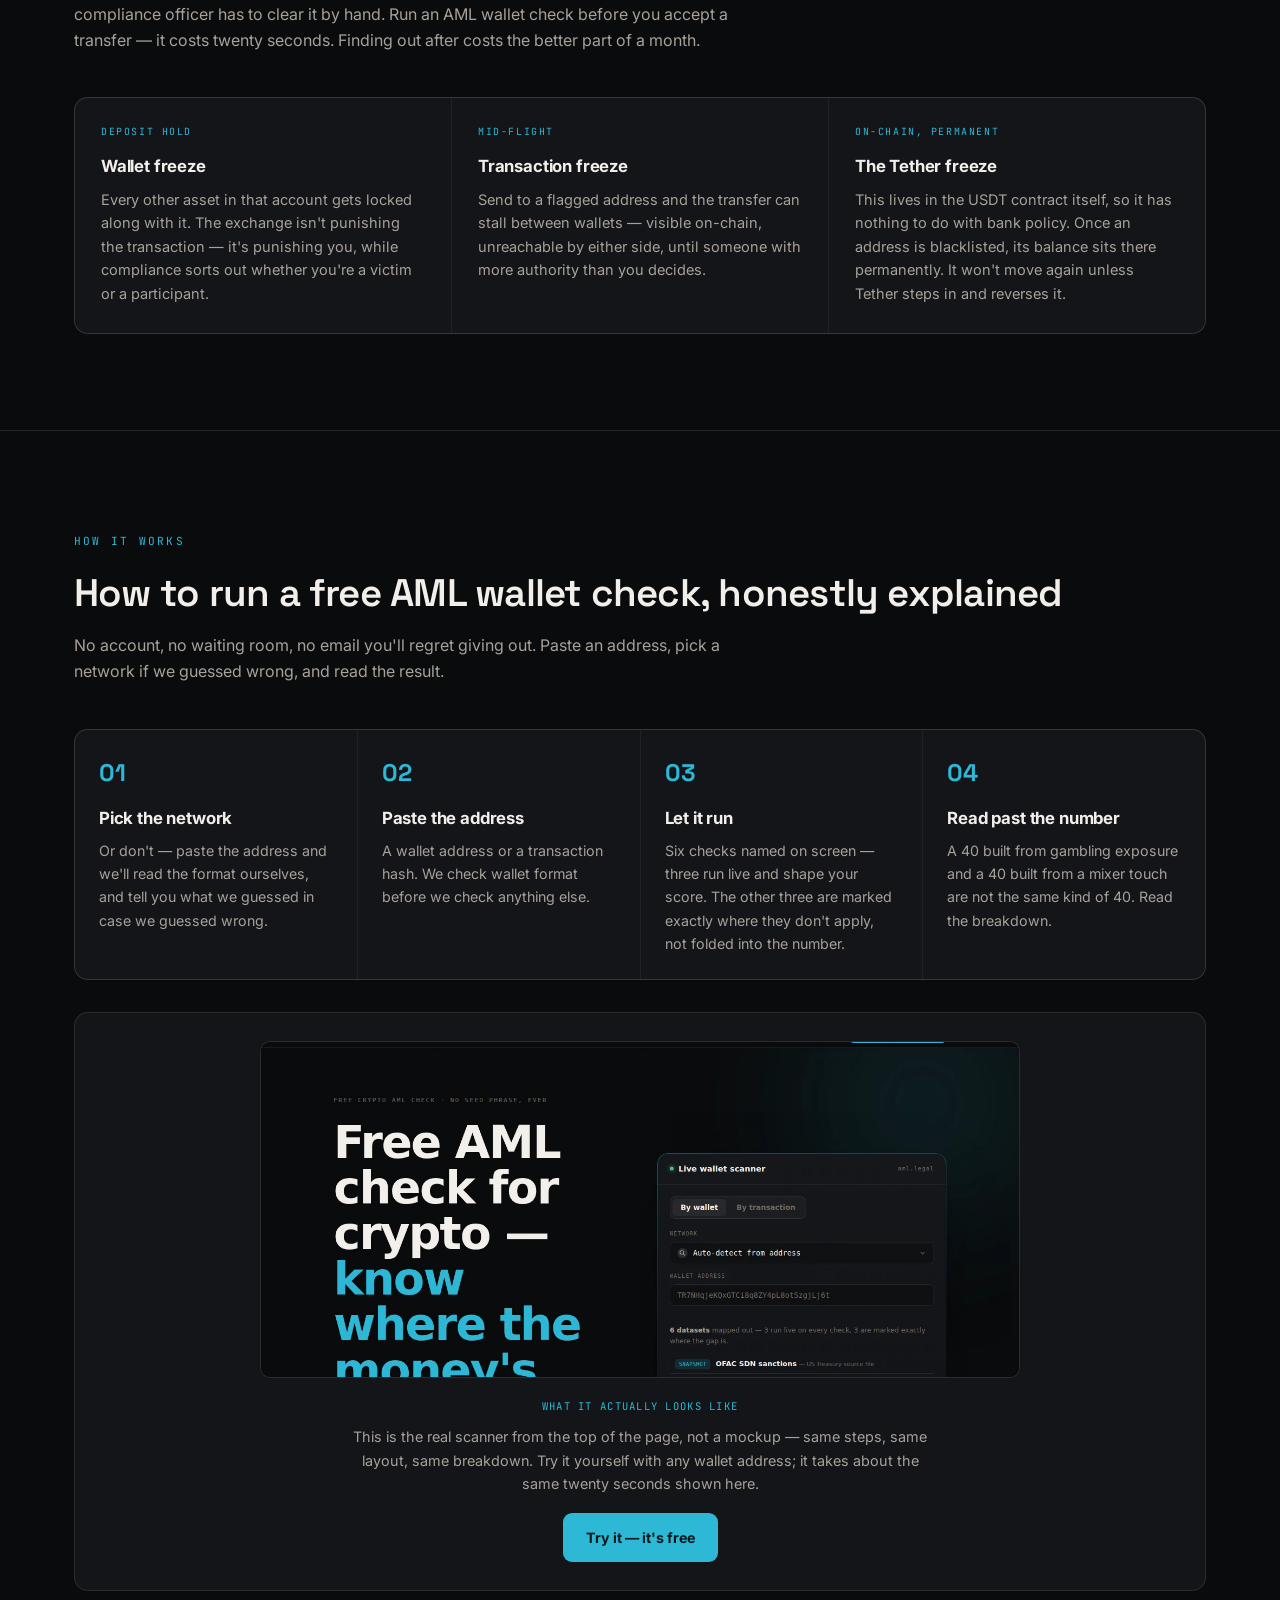
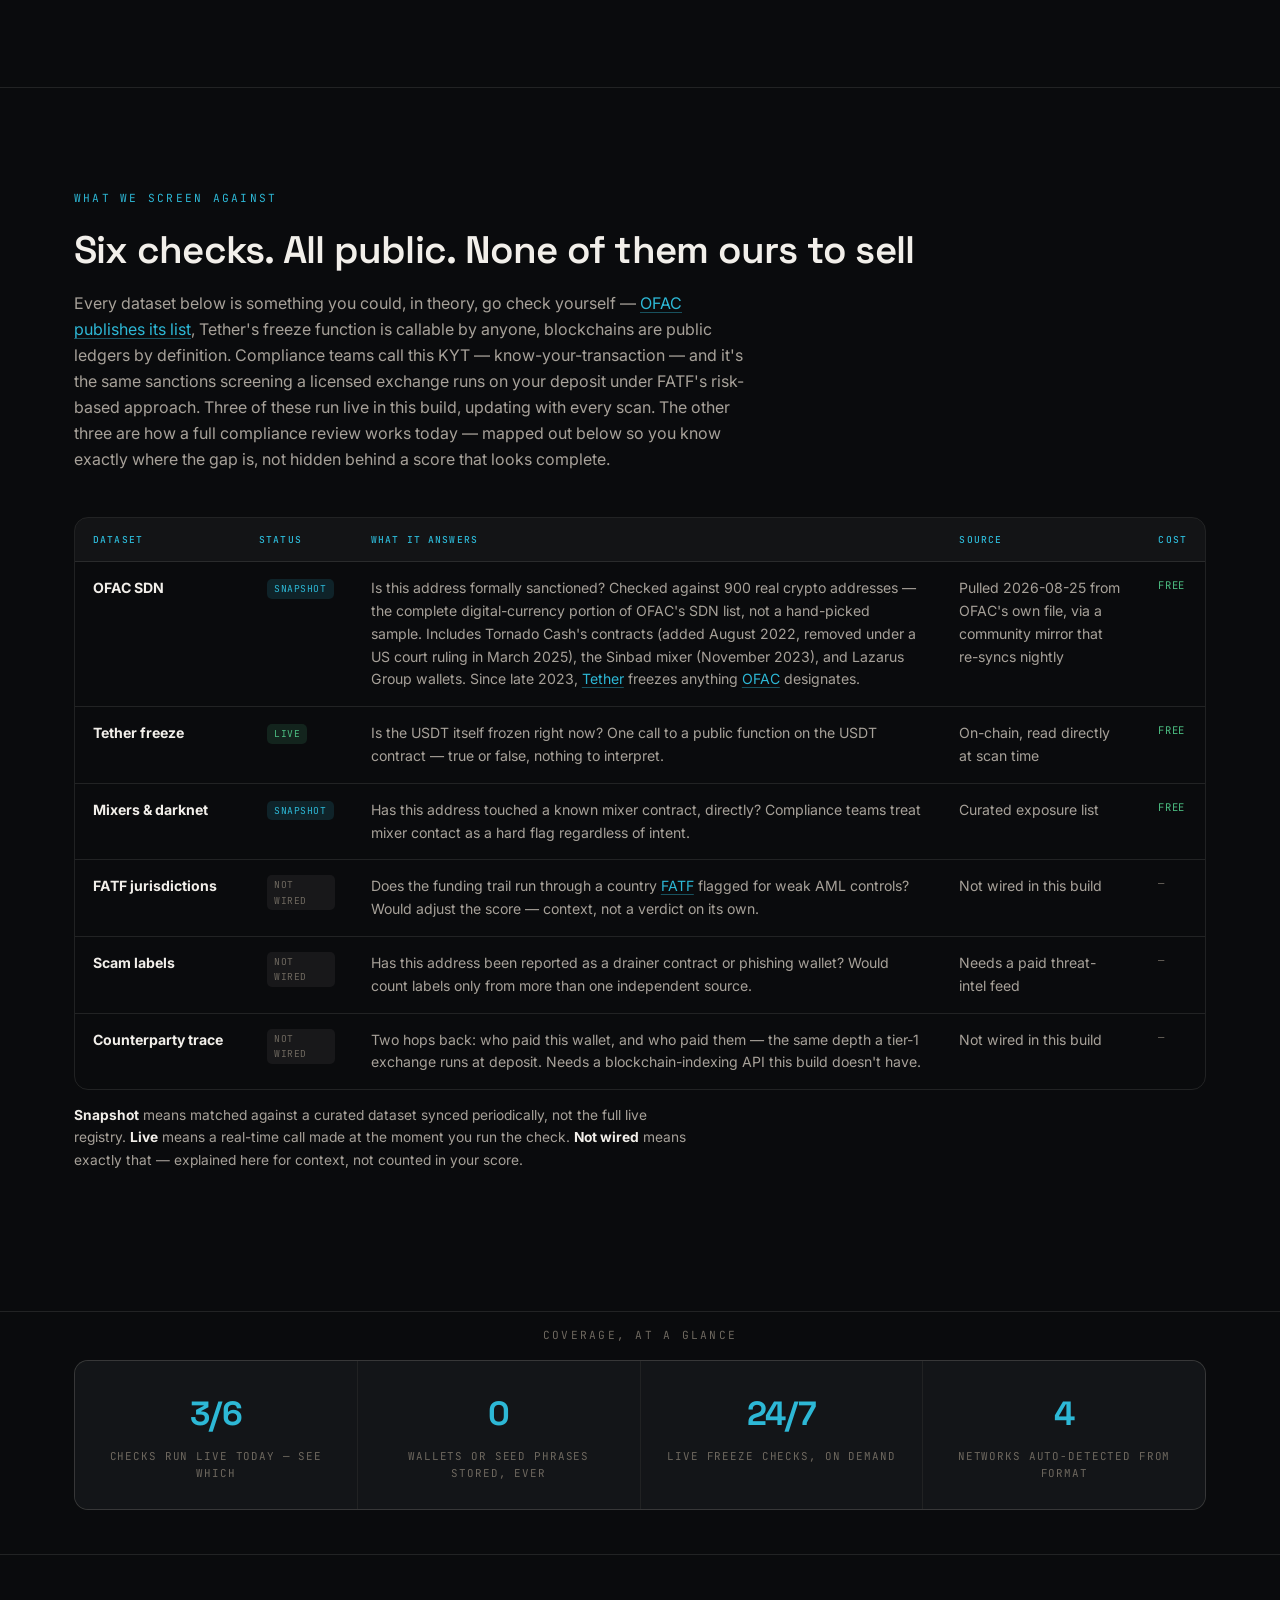
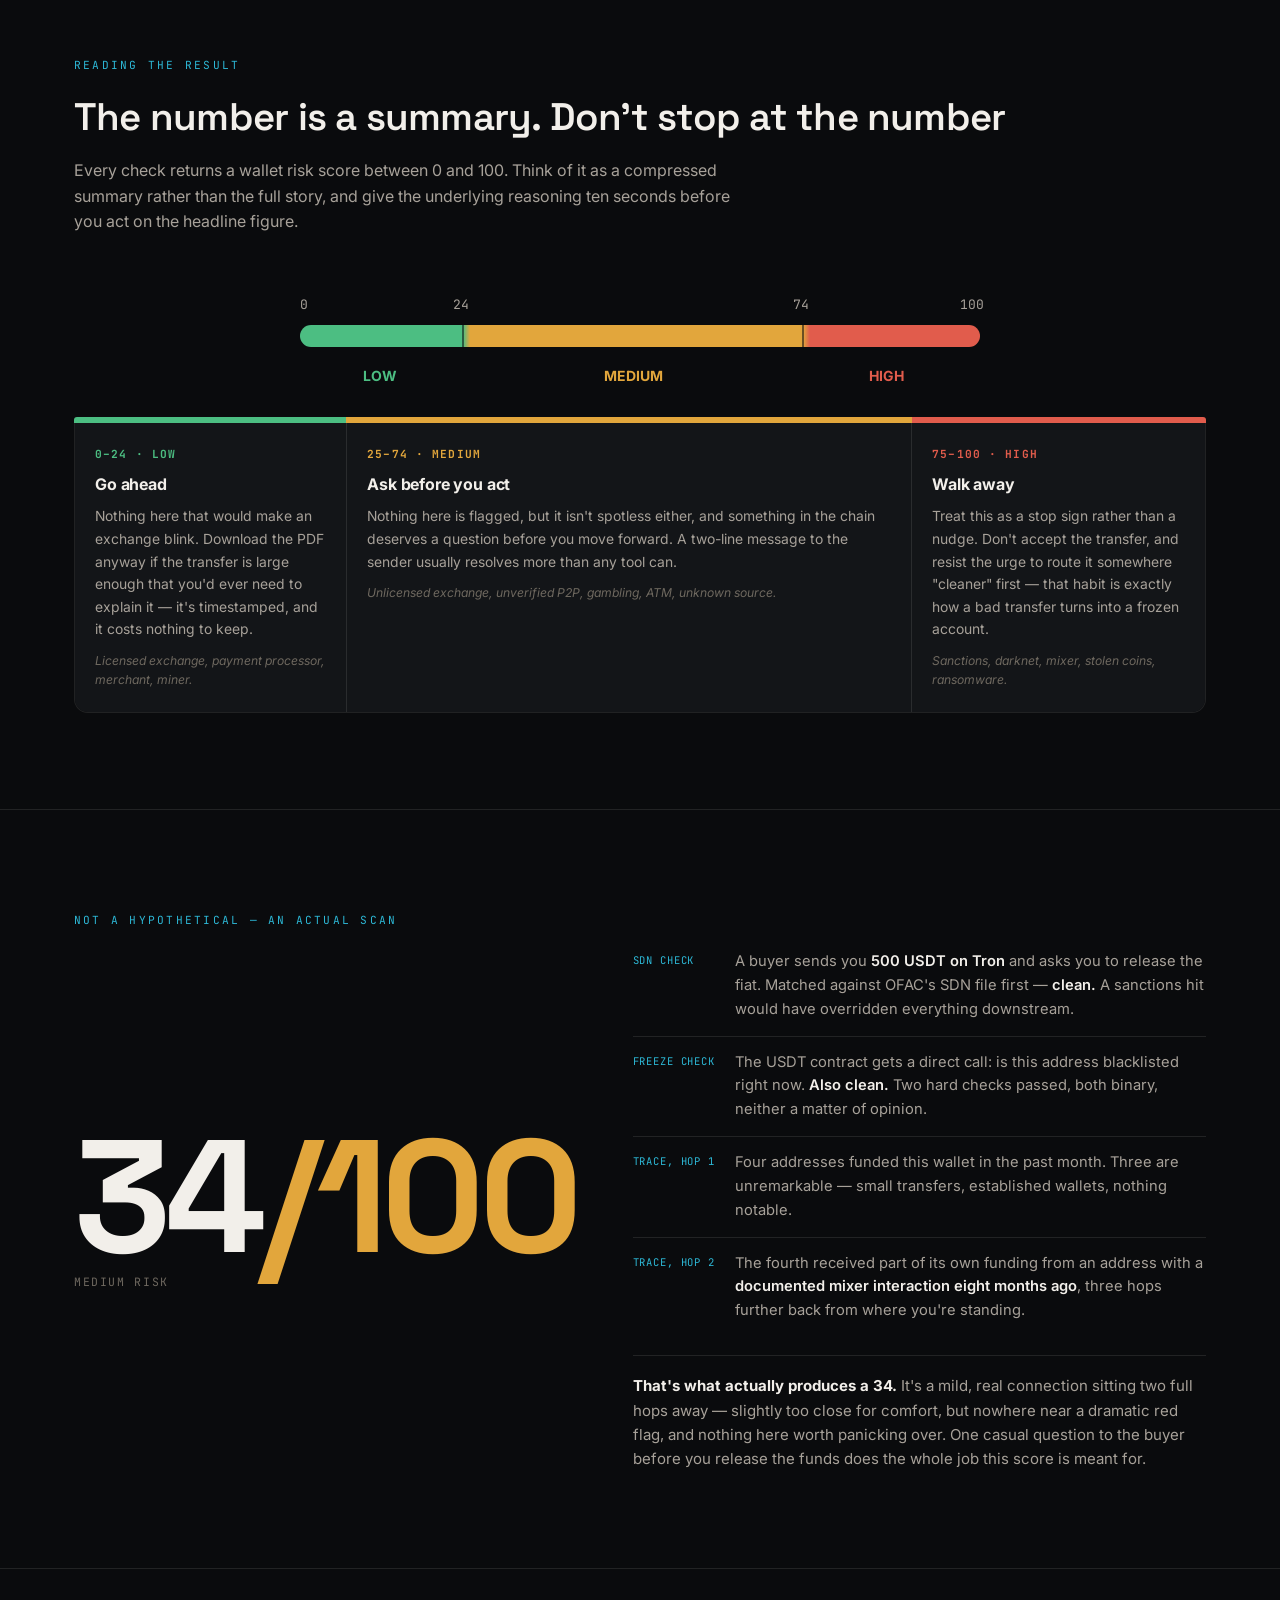
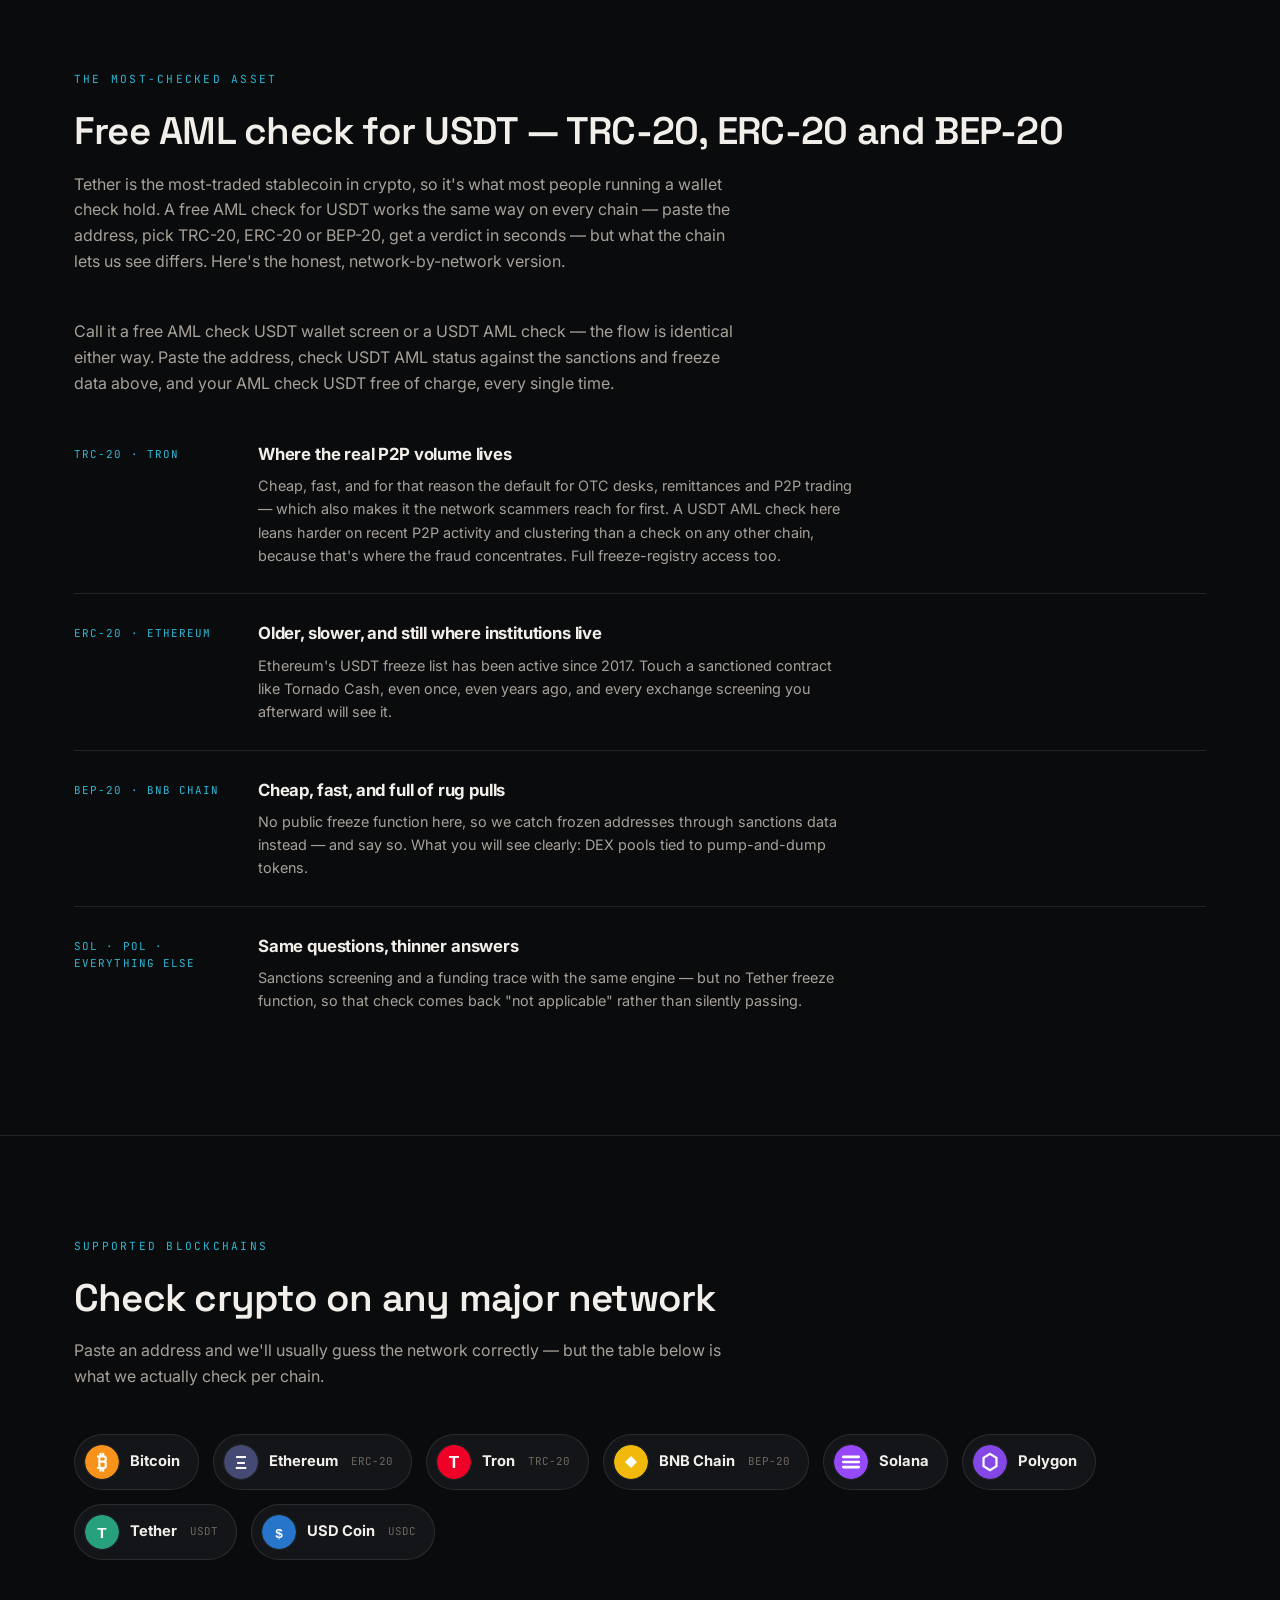
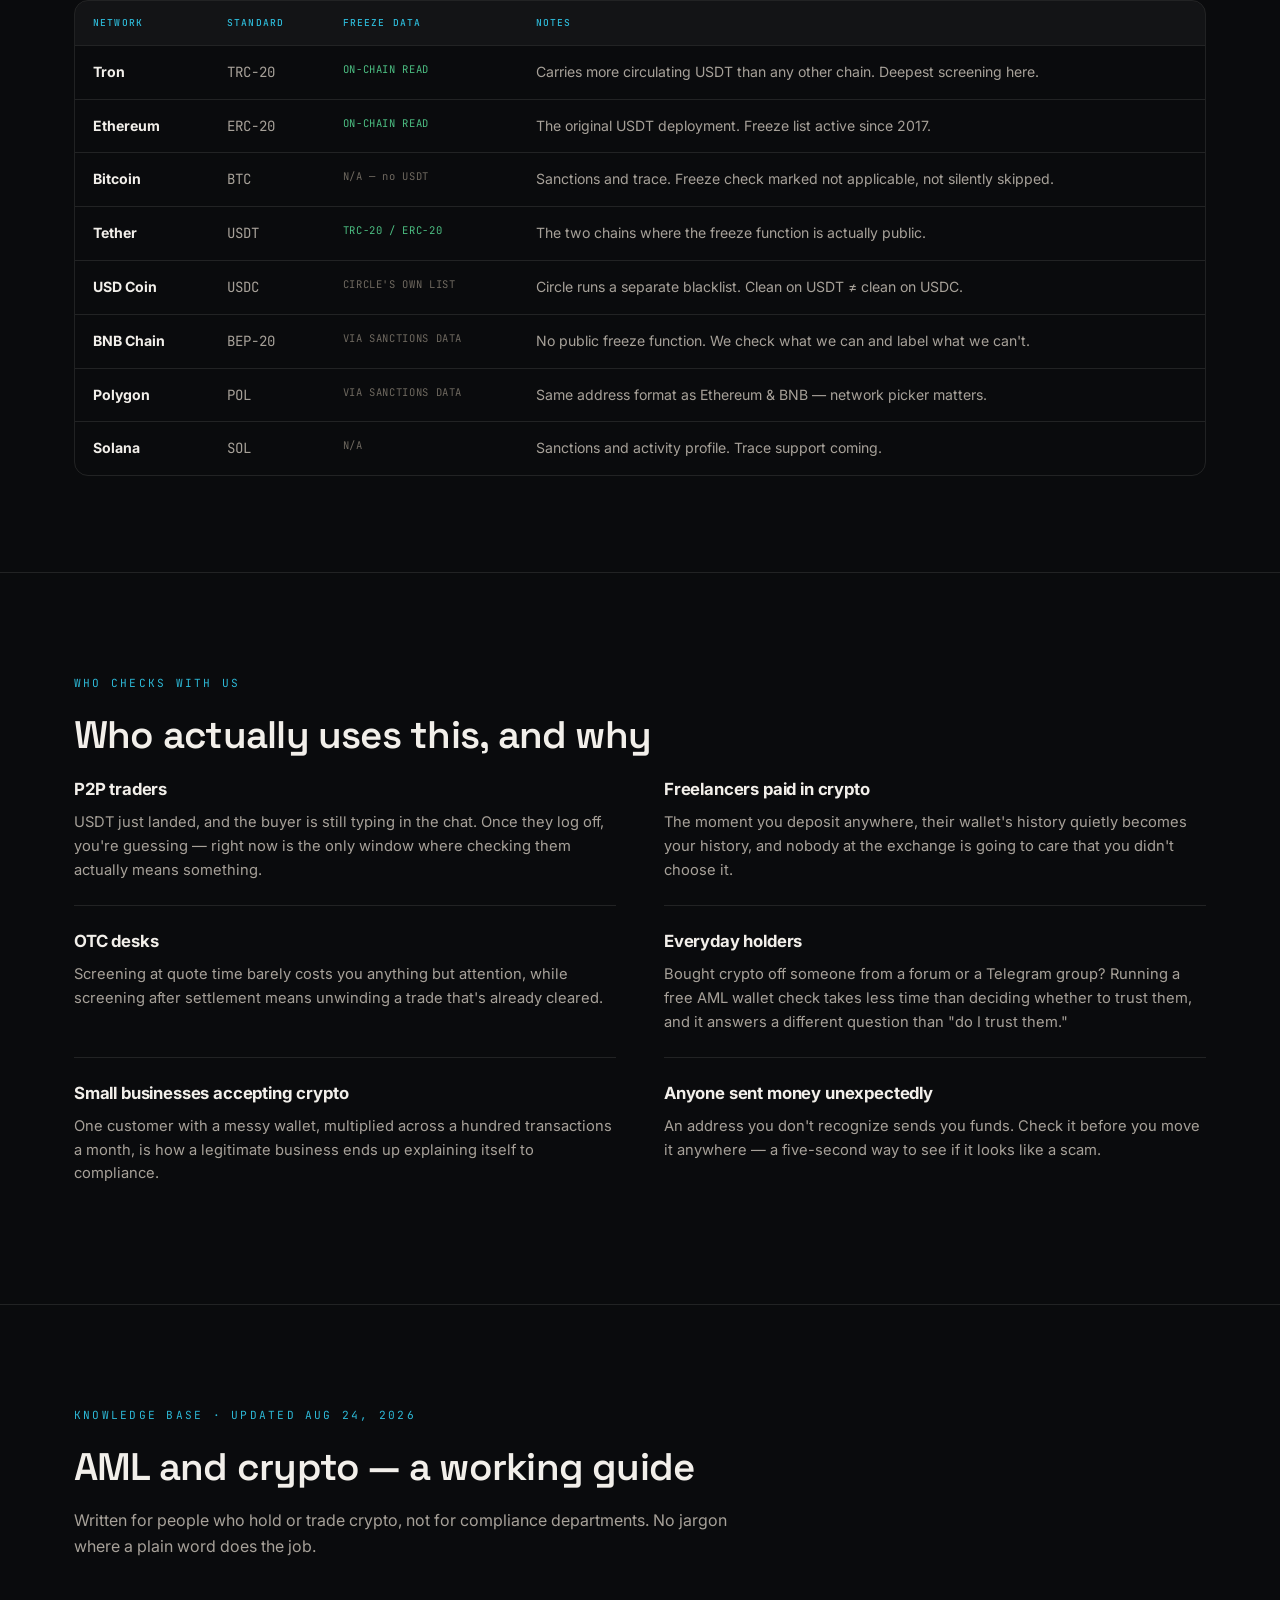
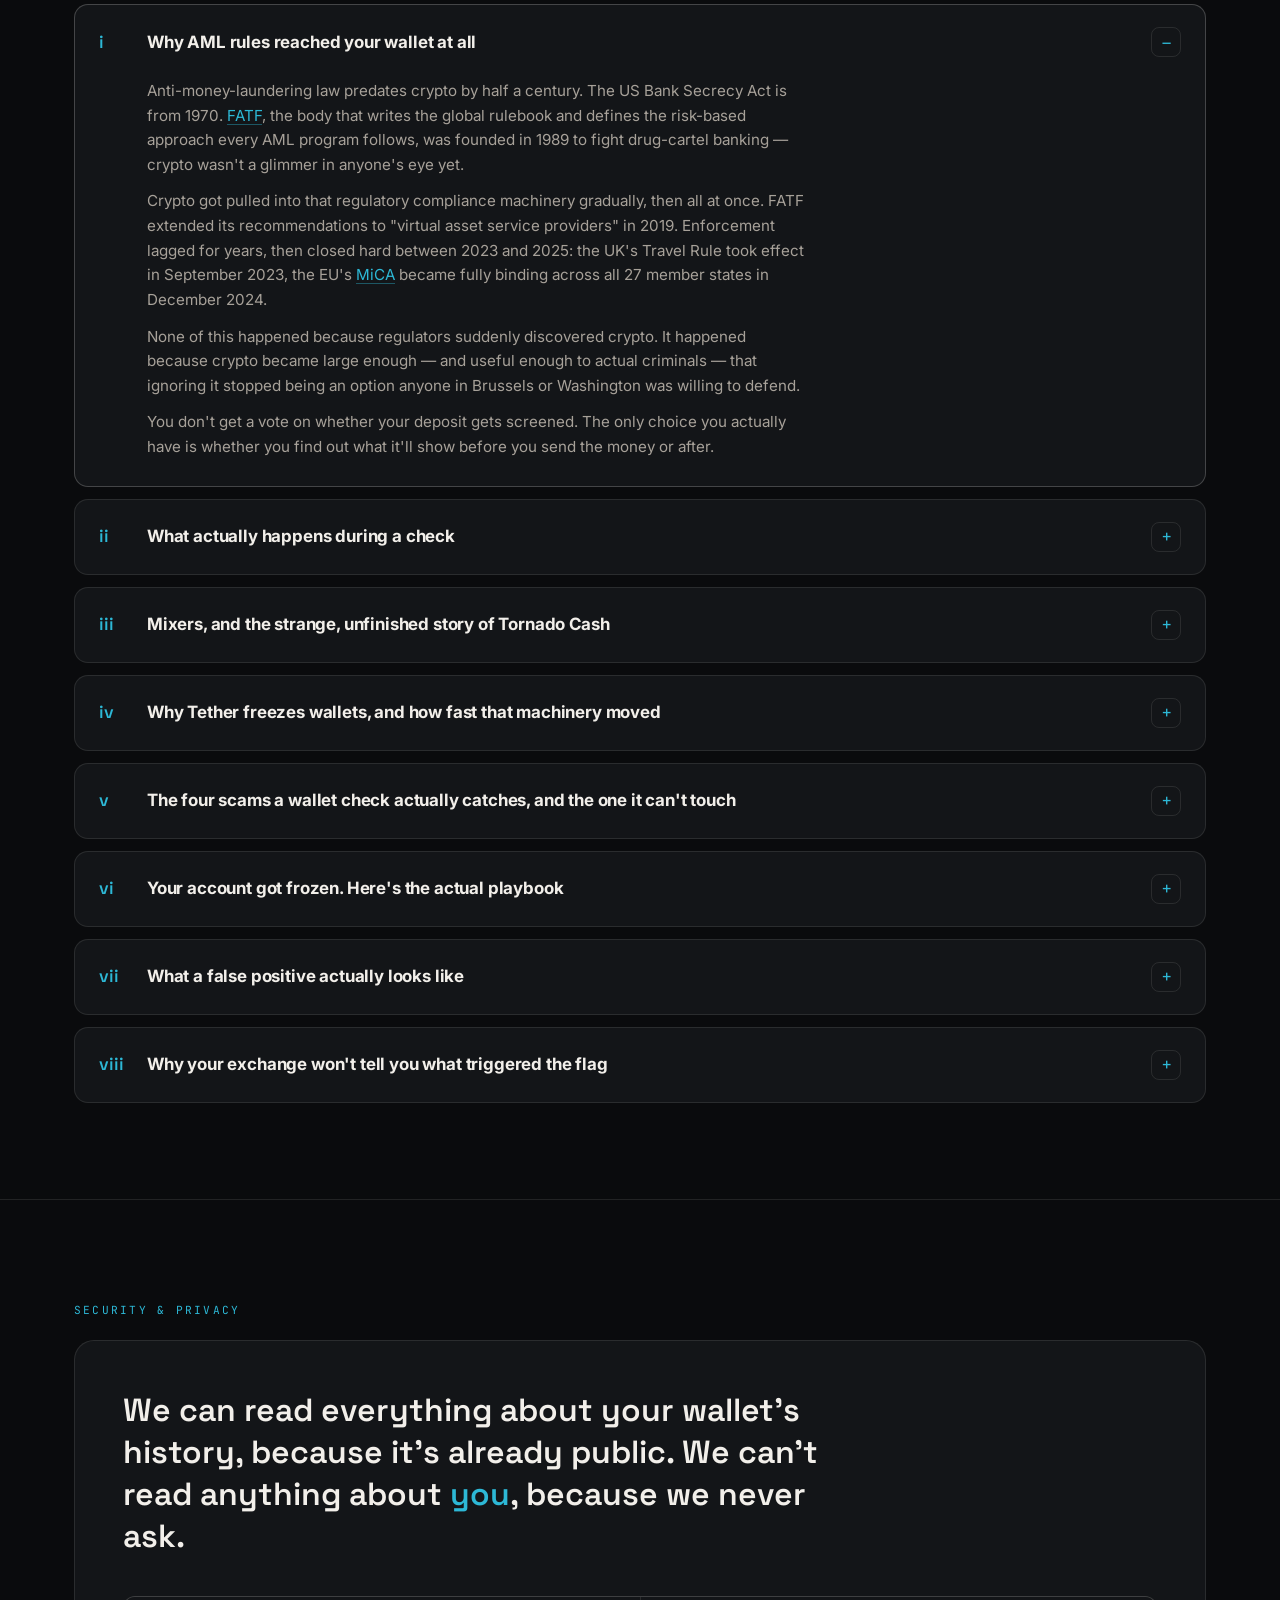
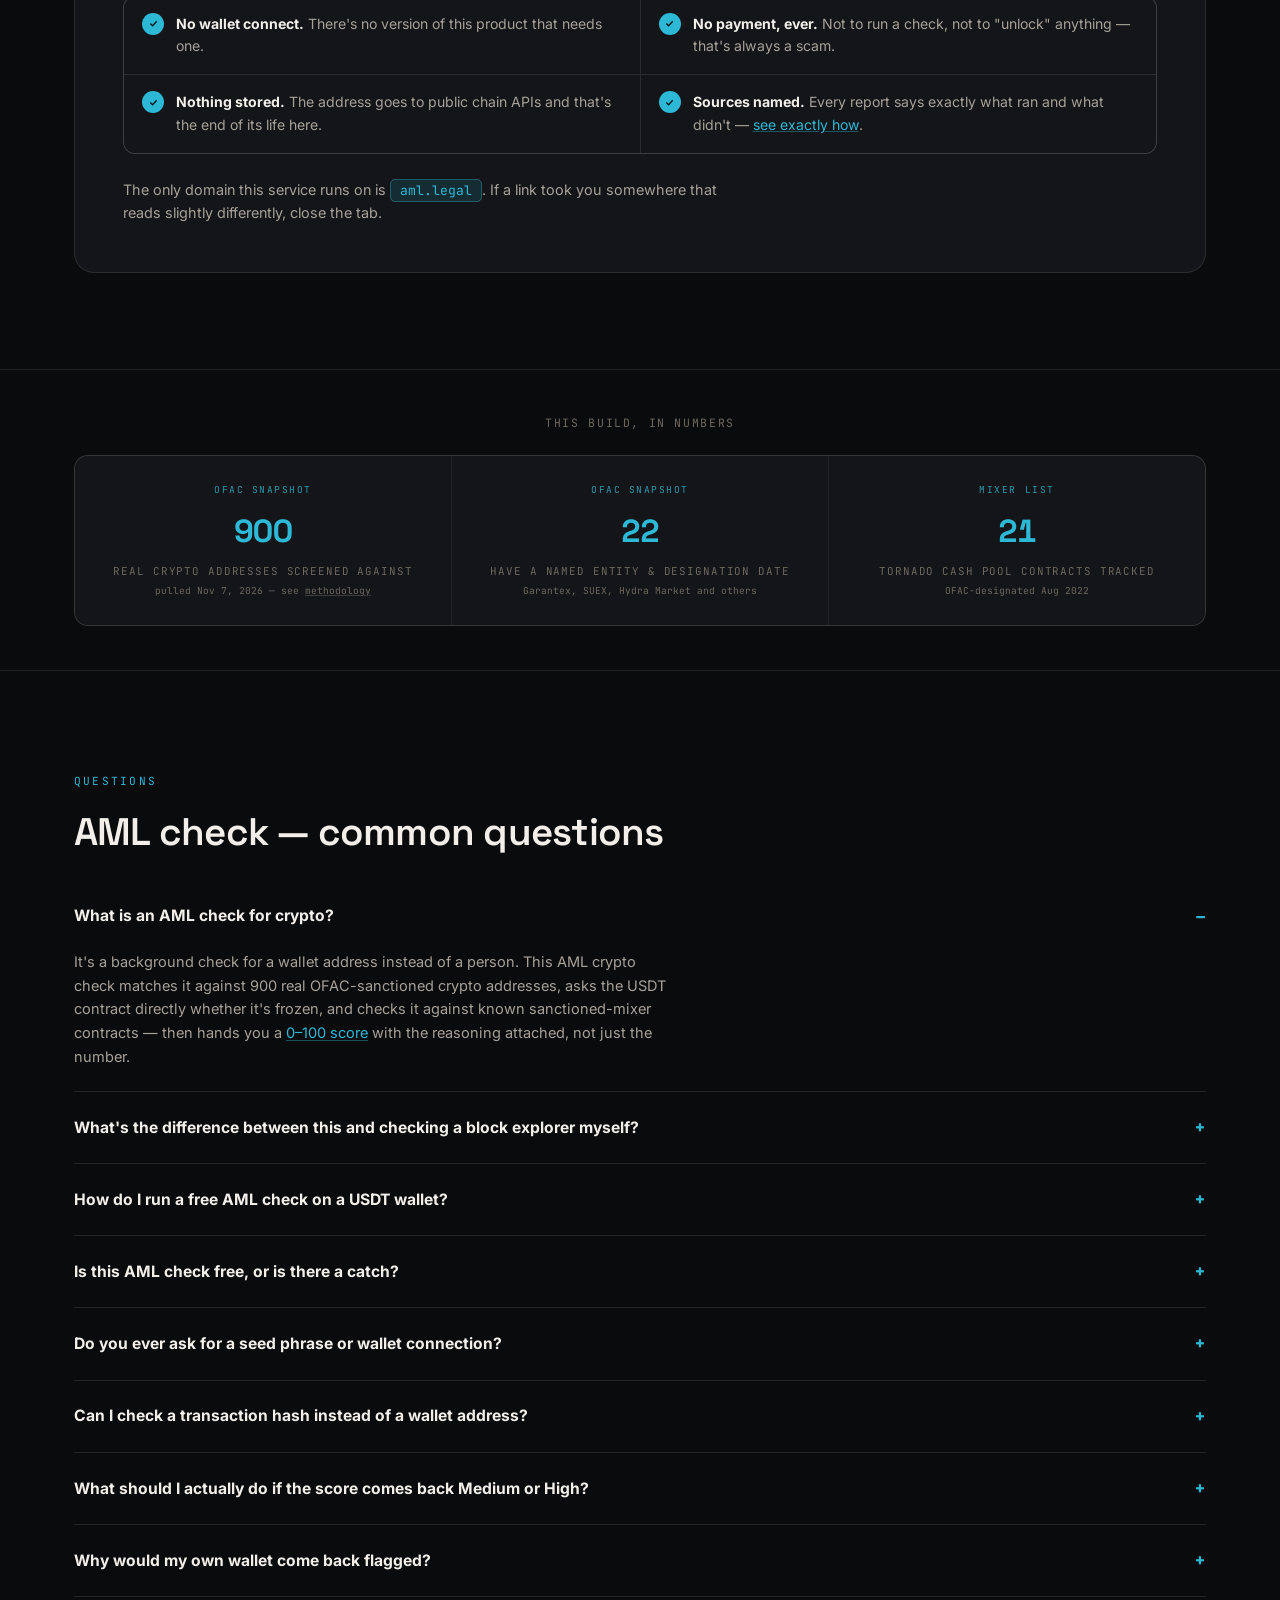
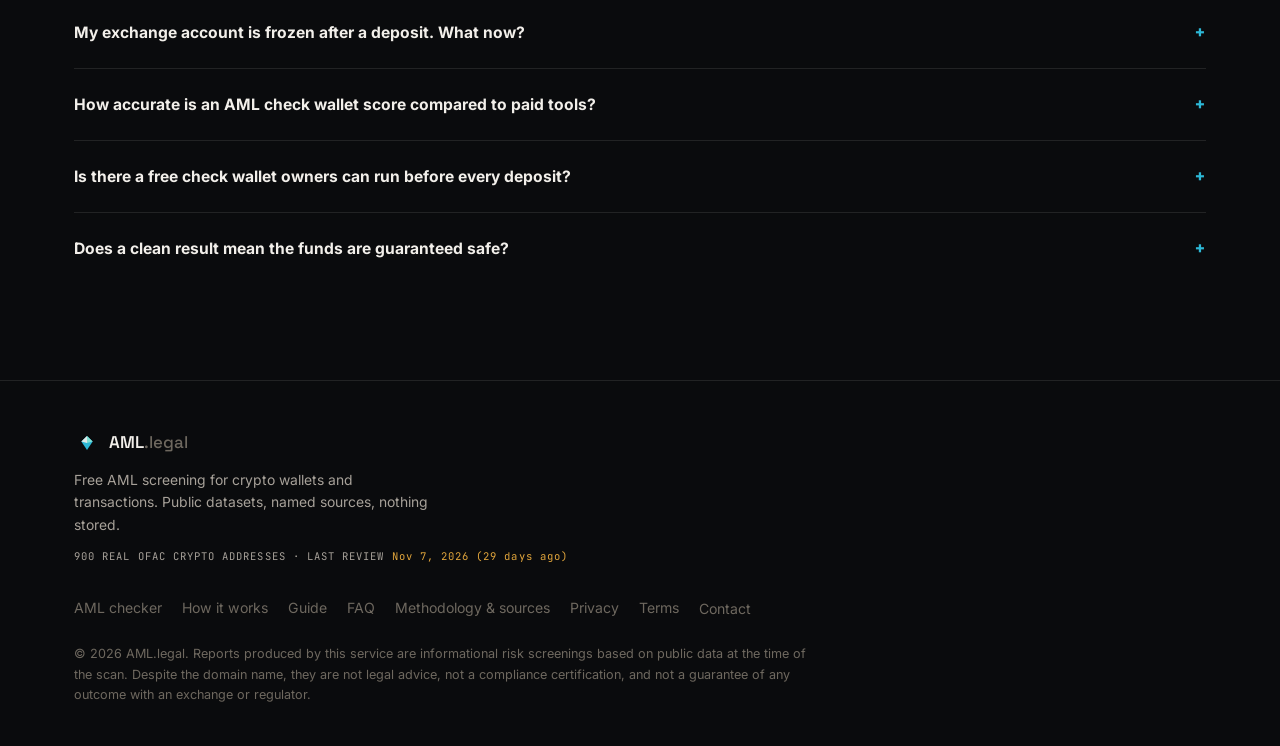
==== commit 4face899: "chore: refresh OFAC crypto-address snapshot" ====
--- a/index.html
+++ b/index.html
@@ -750,7 +750,7 @@
         <div class="live-tag">OFAC snapshot</div>
         <div class="live-num">900</div>
         <div class="live-cap">Real crypto addresses screened against</div>
-        <div class="live-sub2">pulled Oct 31, 2026 — see <a href="/about.html" style="color:inherit; text-decoration:underline; text-decoration-color:rgba(110,104,95,.5);">methodology</a></div>
+        <div class="live-sub2">pulled Nov 7, 2026 — see <a href="/about.html" style="color:inherit; text-decoration:underline; text-decoration-color:rgba(110,104,95,.5);">methodology</a></div>
       </div>
       <div class="live-cell">
         <div class="live-tag">OFAC snapshot</div>
@@ -861,7 +861,7 @@
   </div>
 </div>
 
-<script src="app.min.js?v=2026-10-31" defer></script>
+<script src="app.min.js?v=2026-11-07" defer></script>
 
 
 
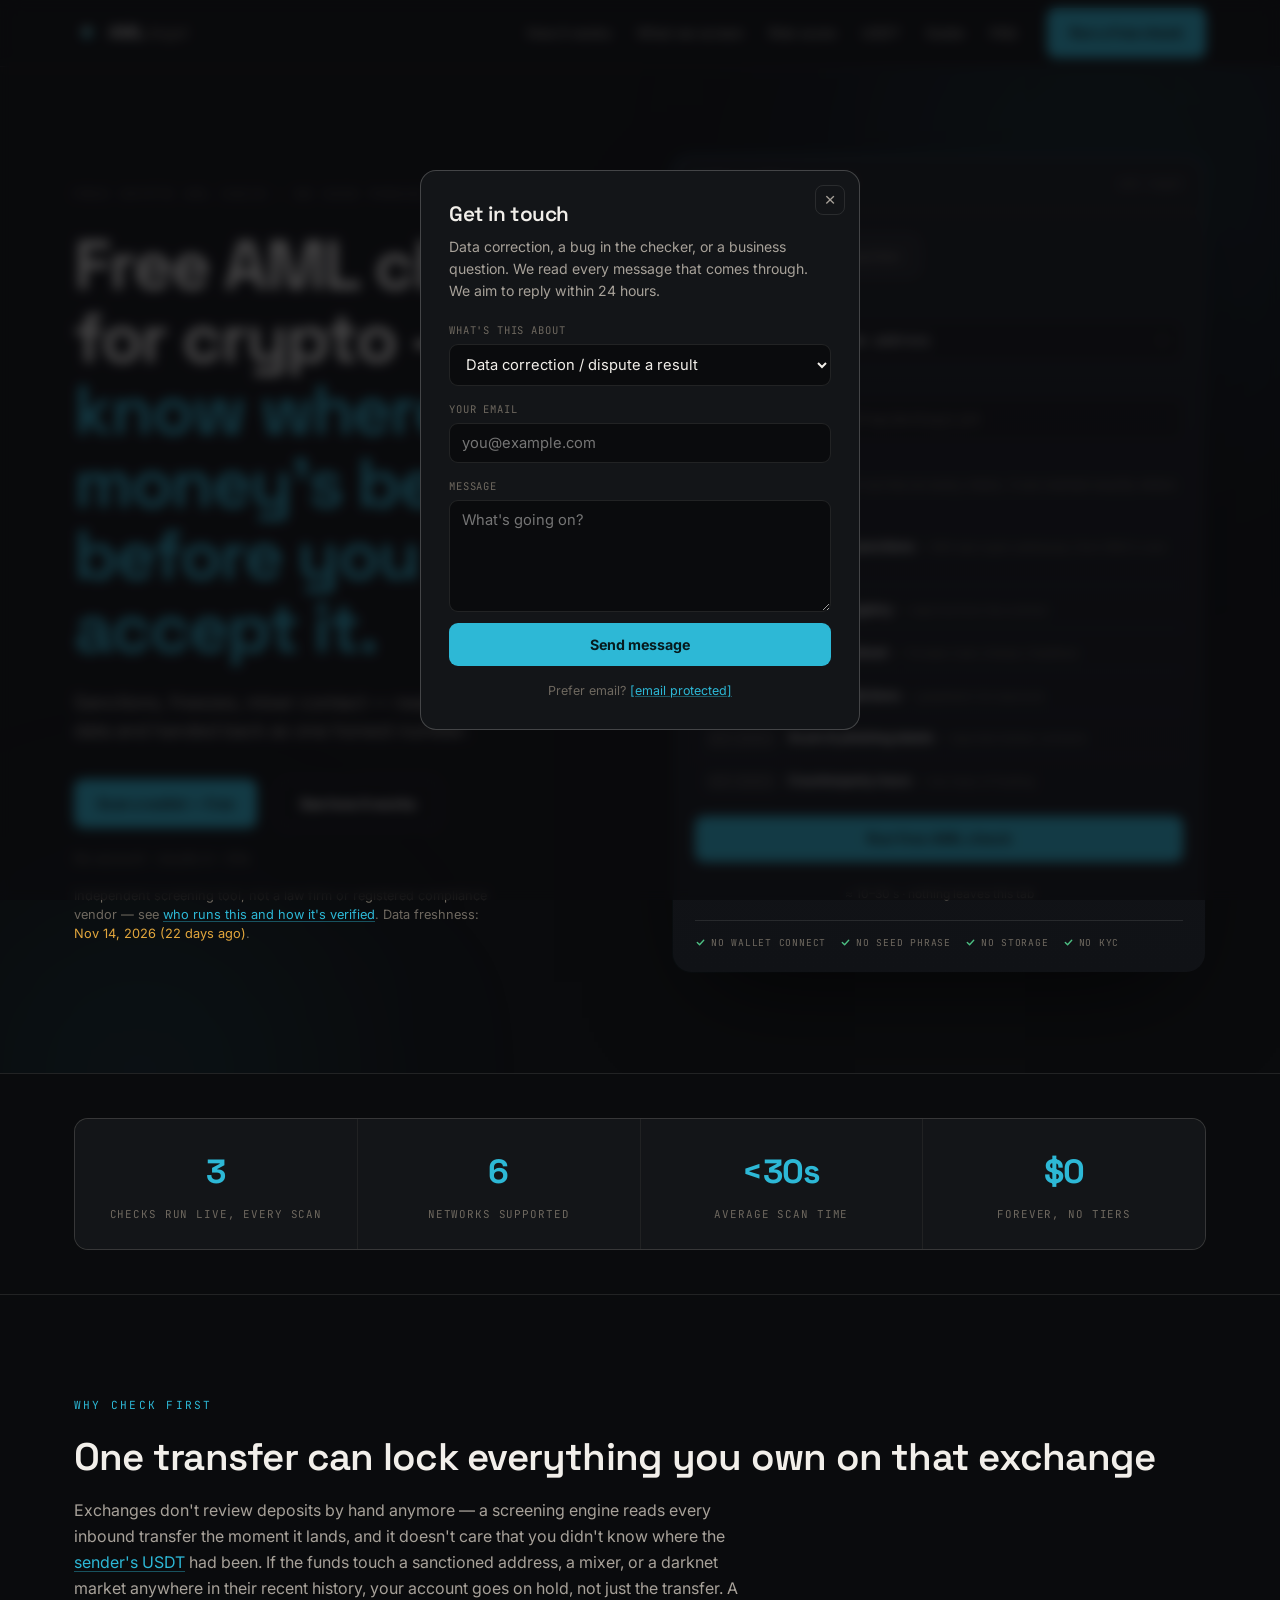
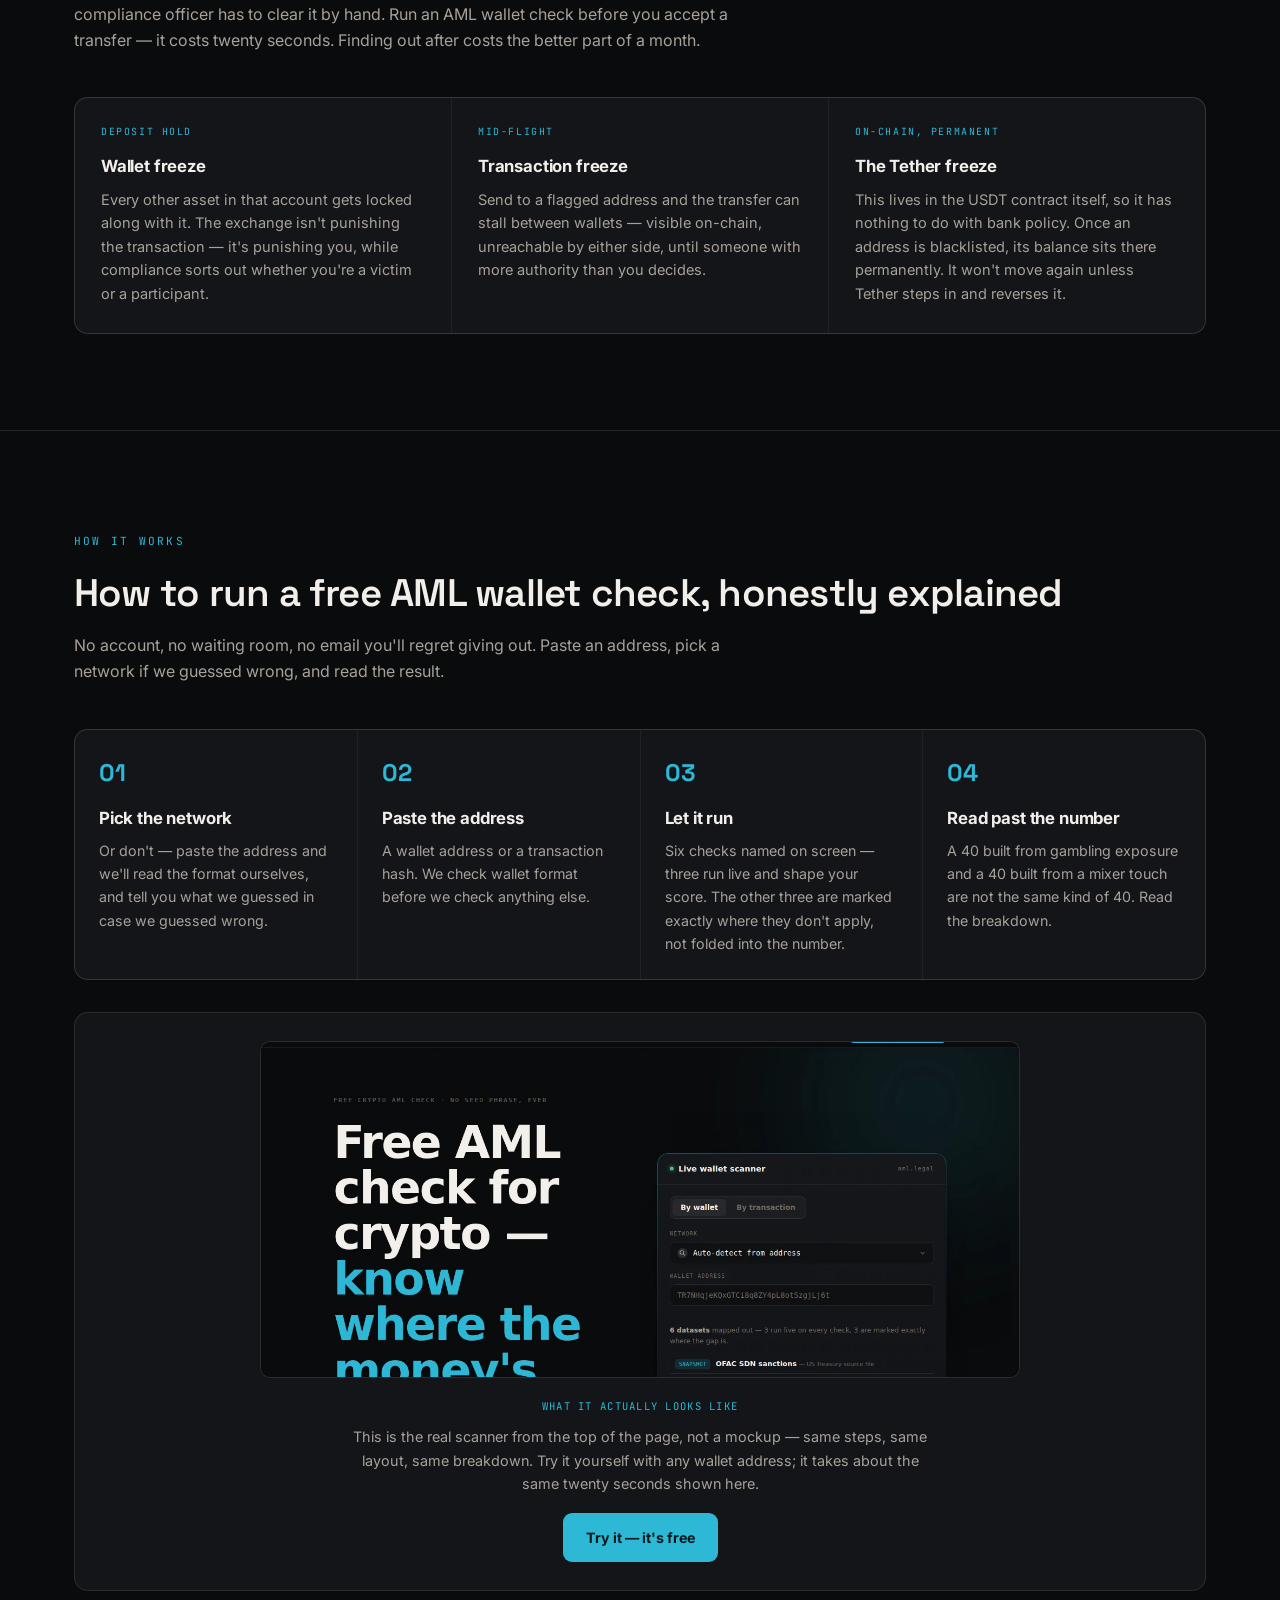
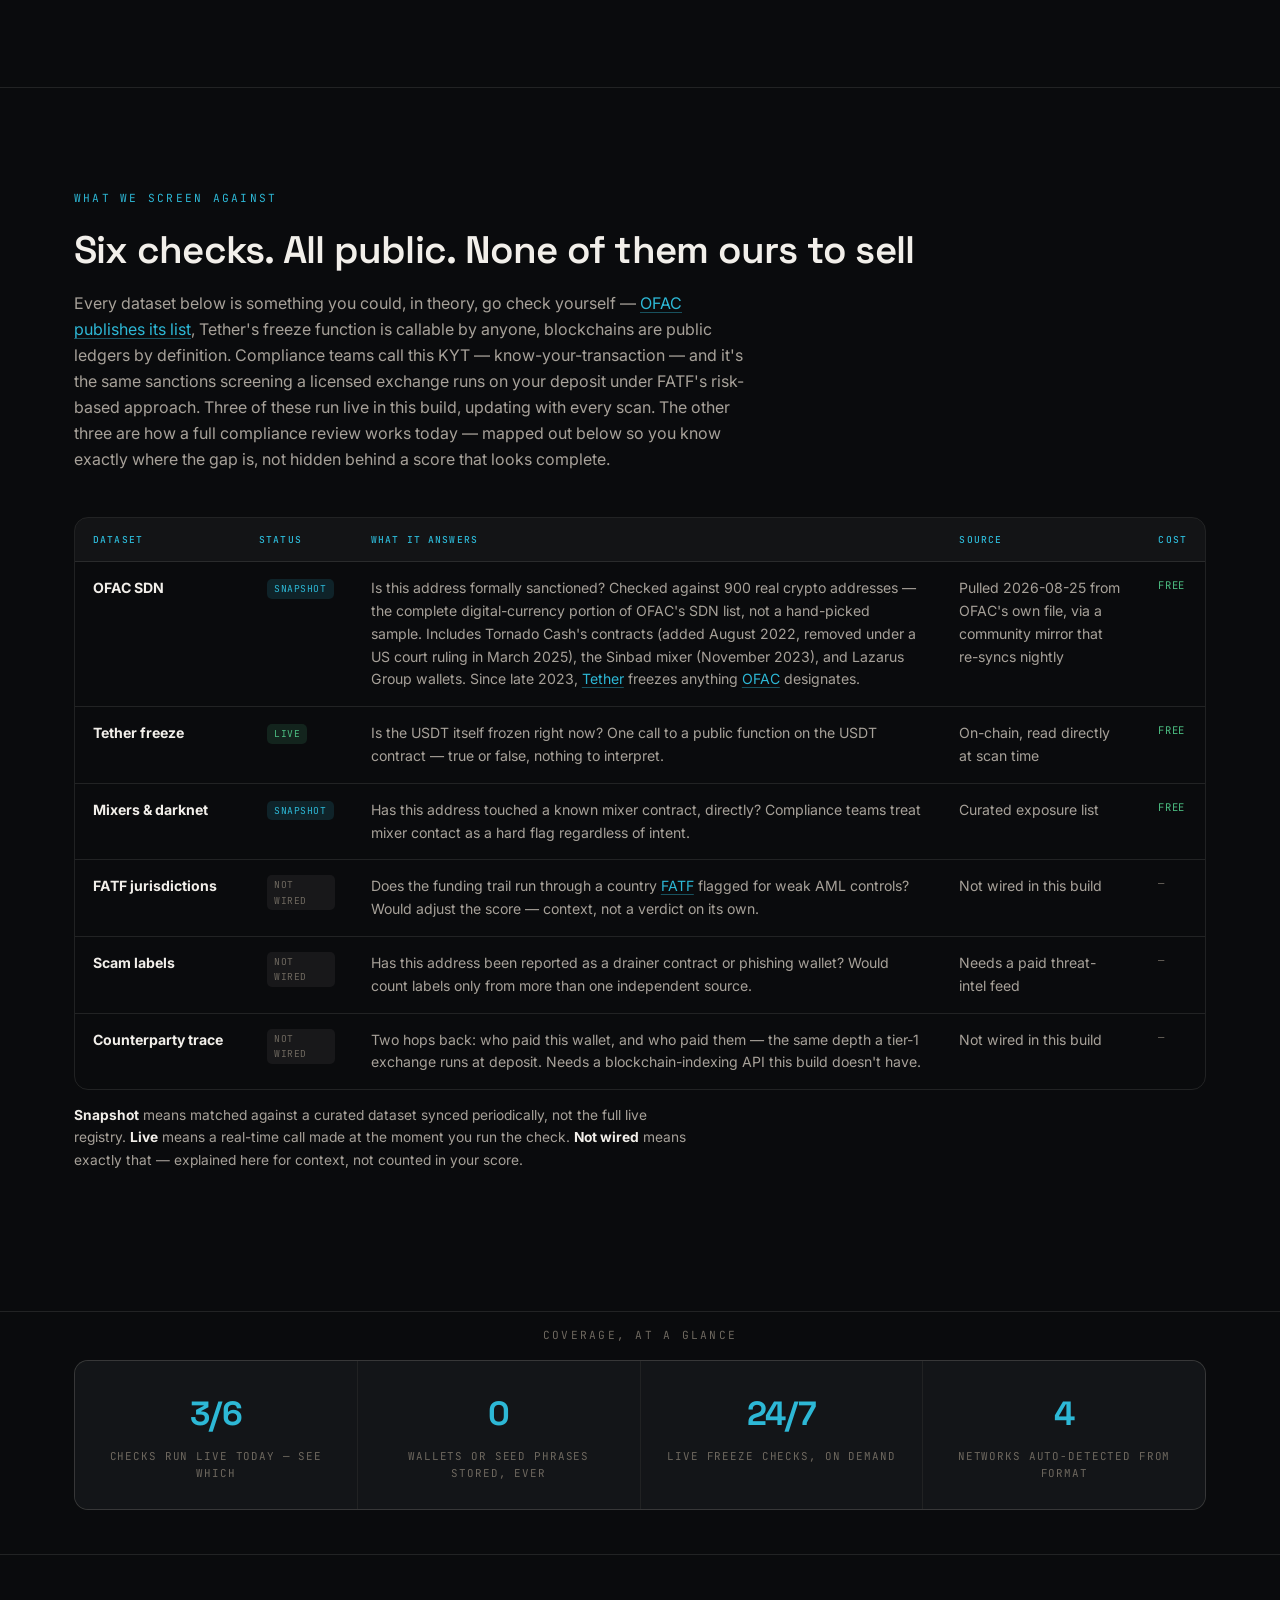
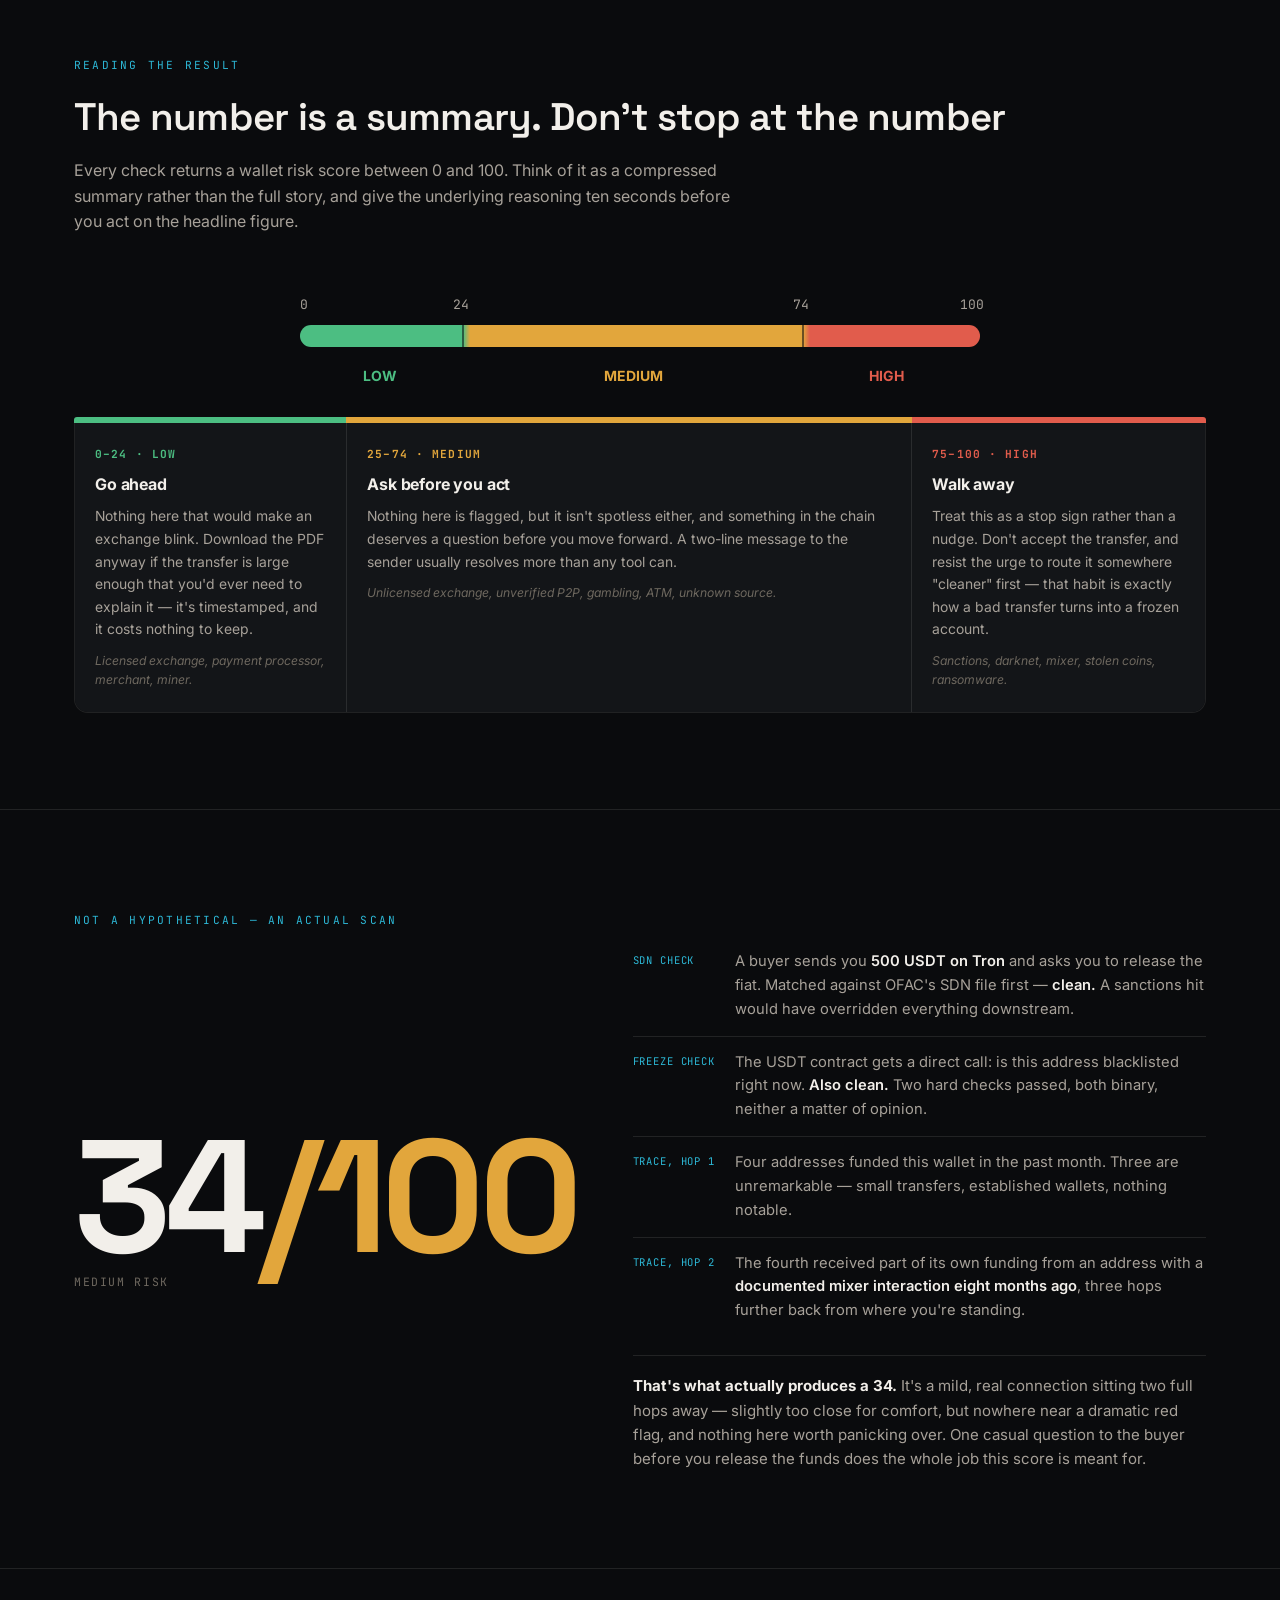
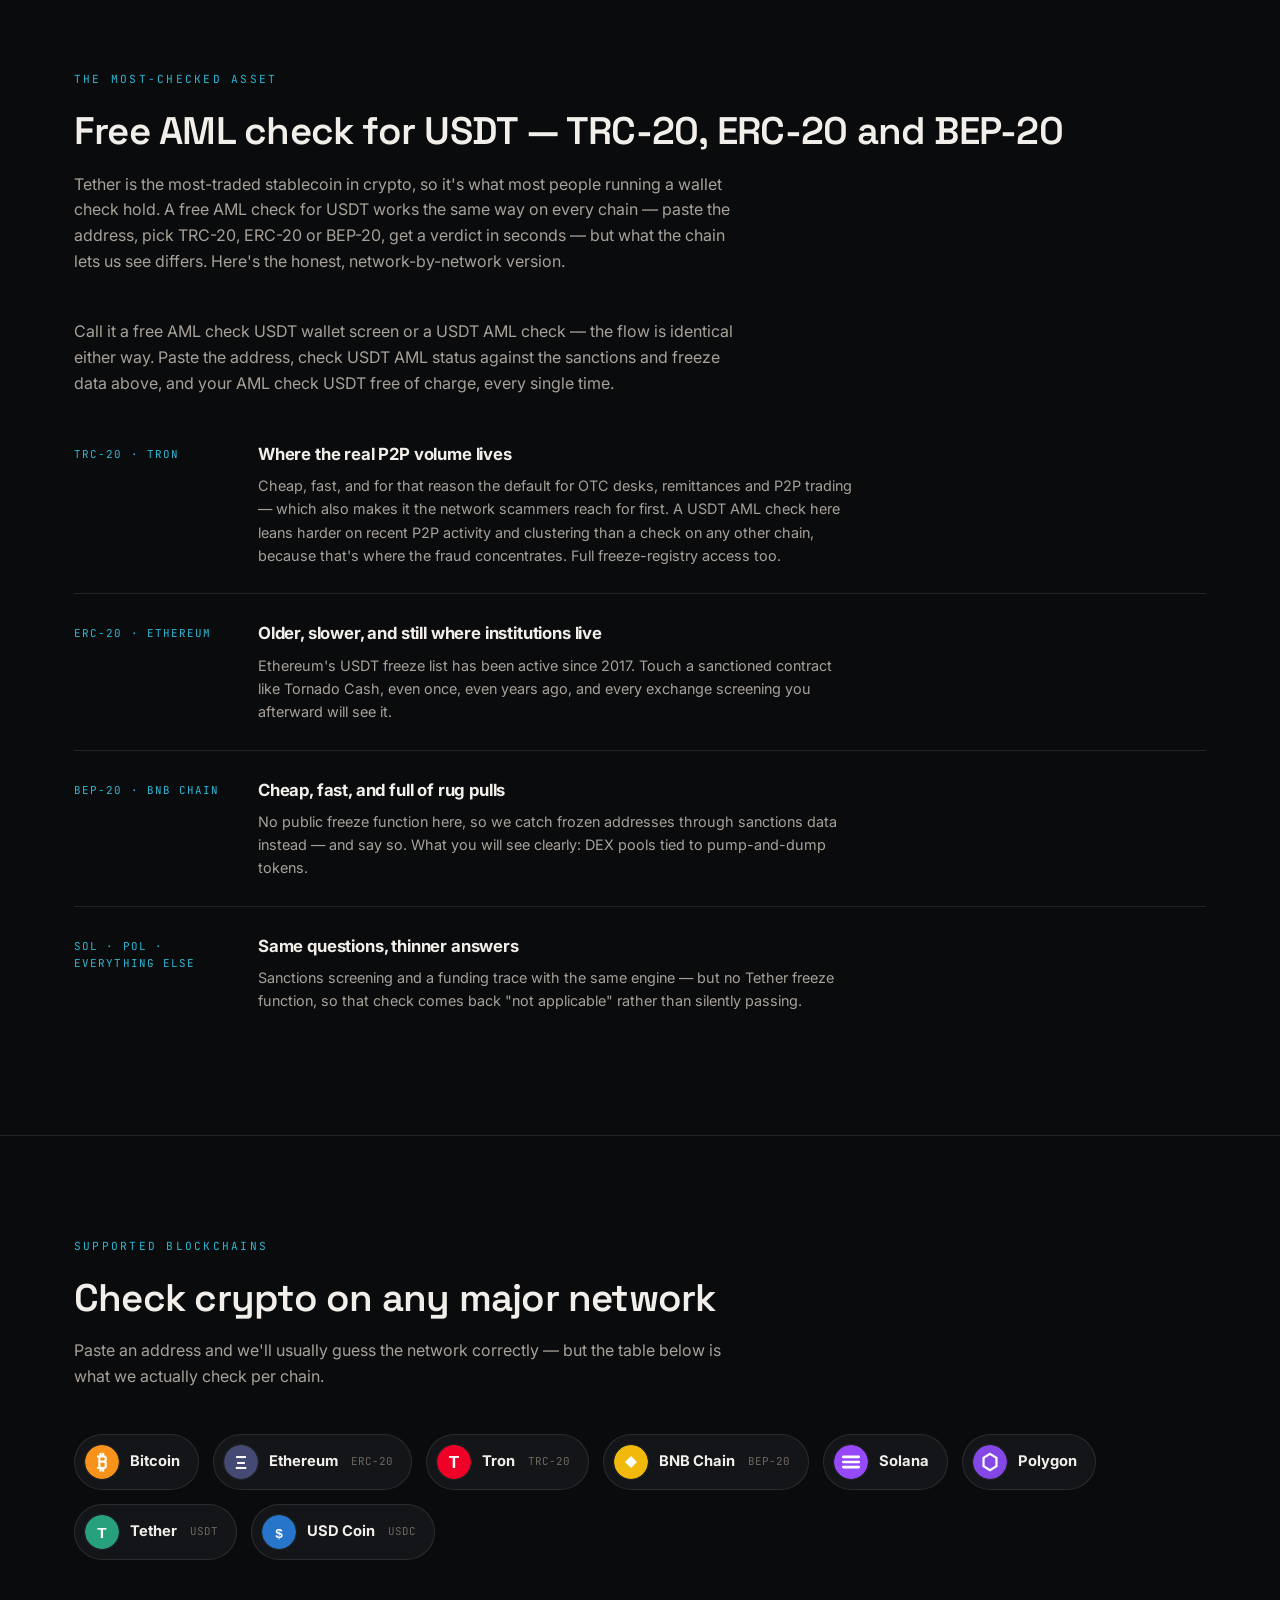
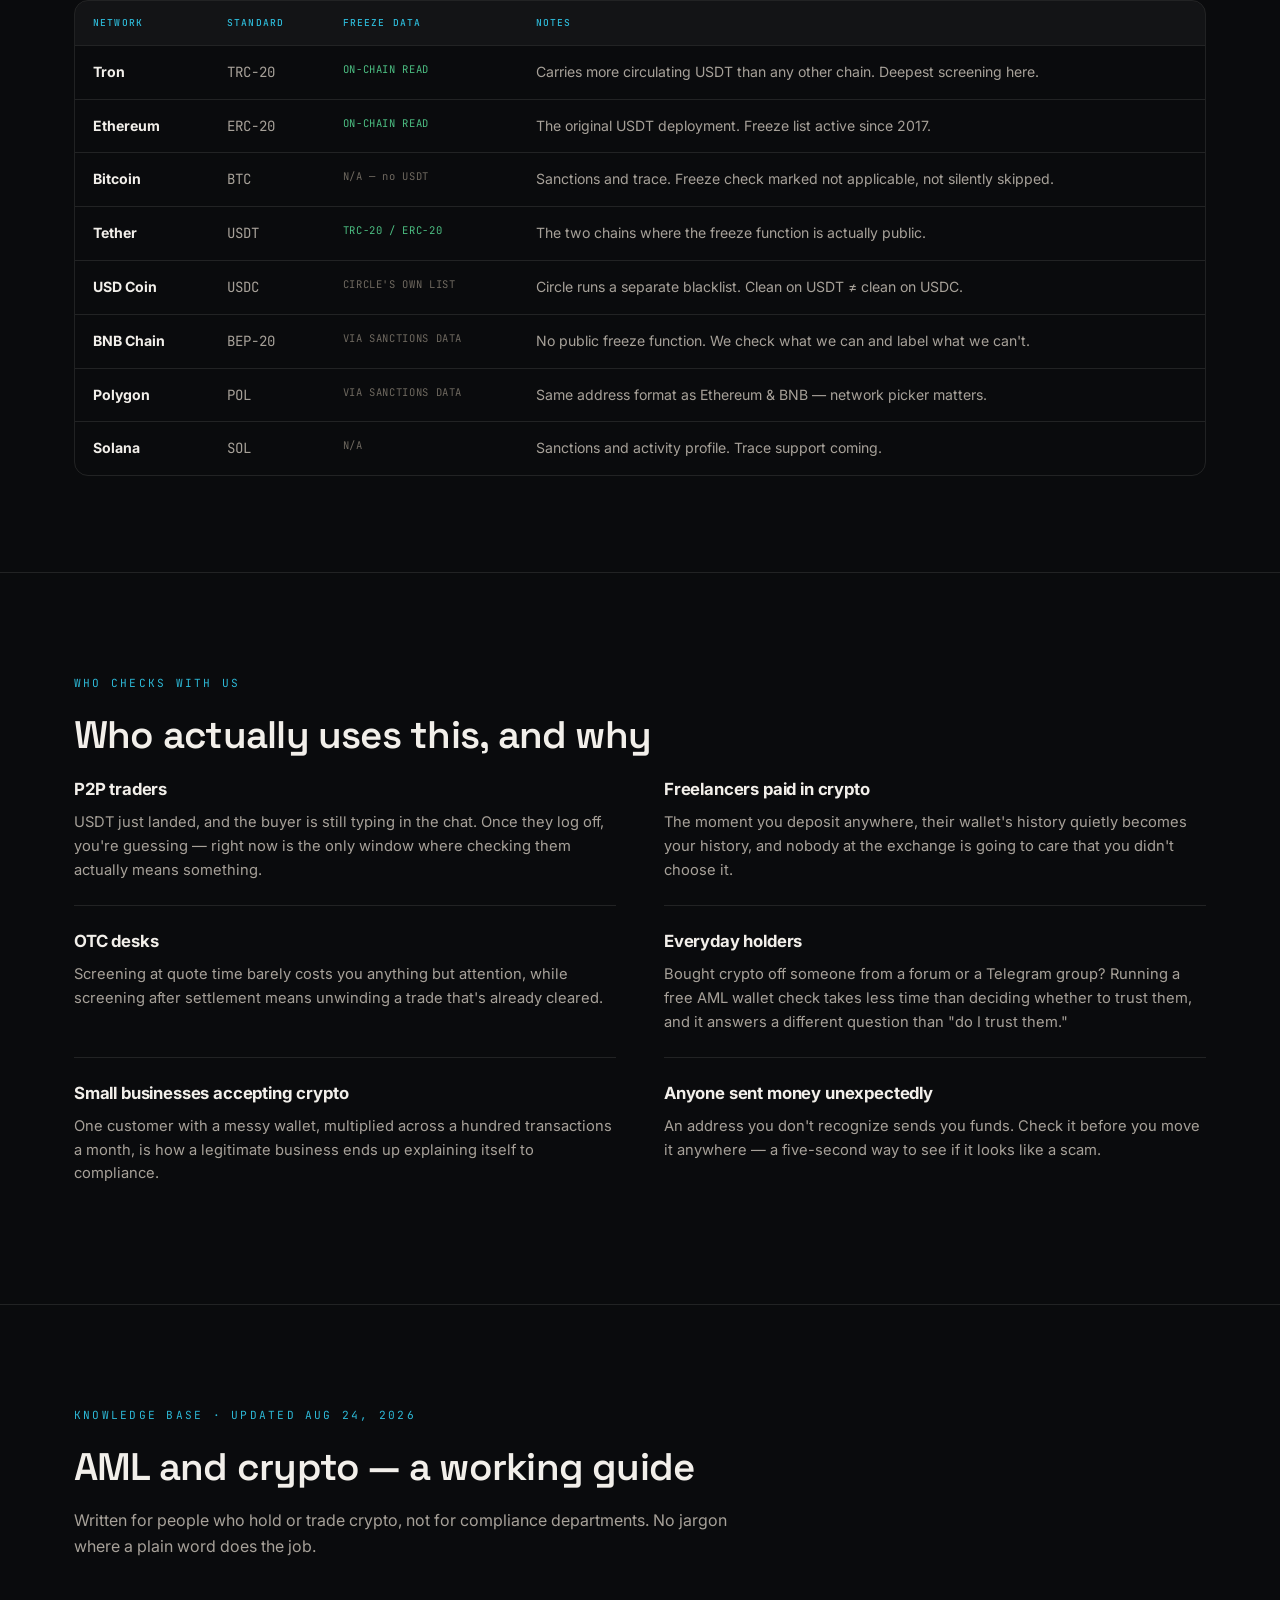
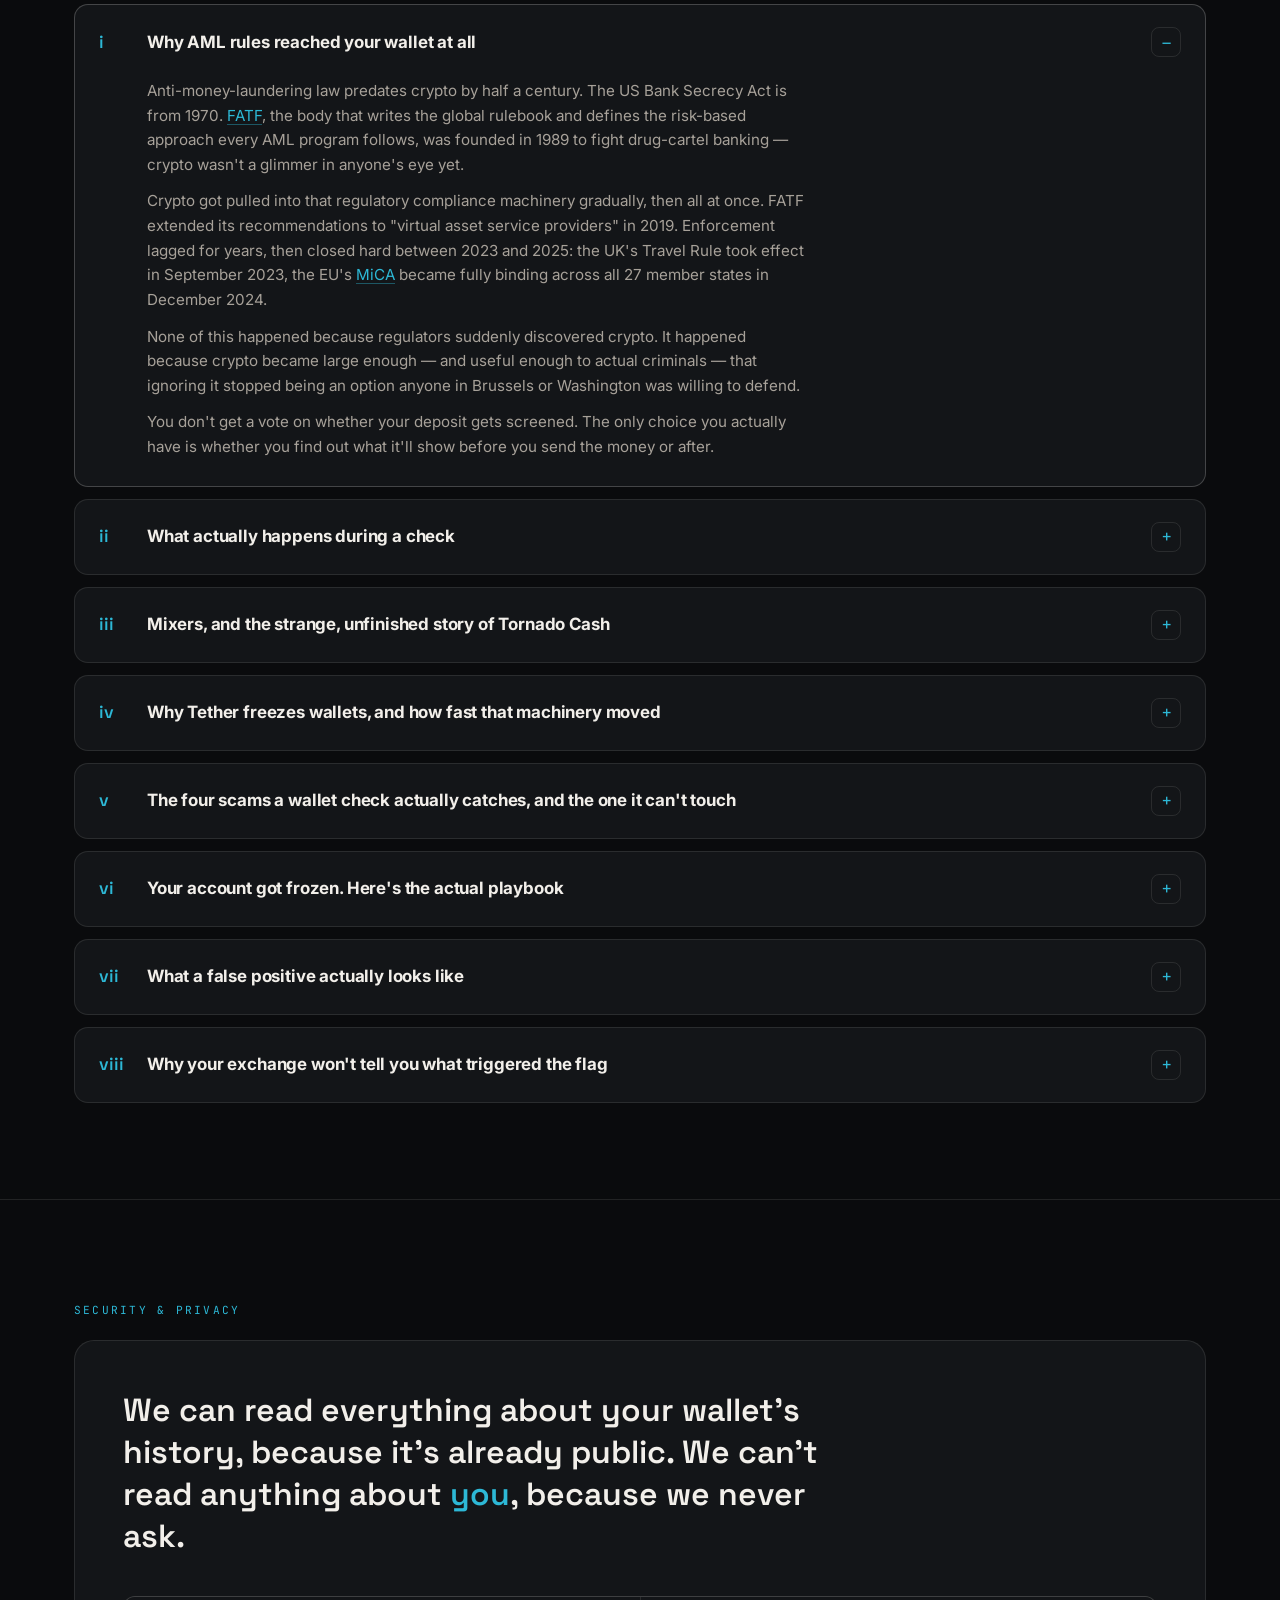
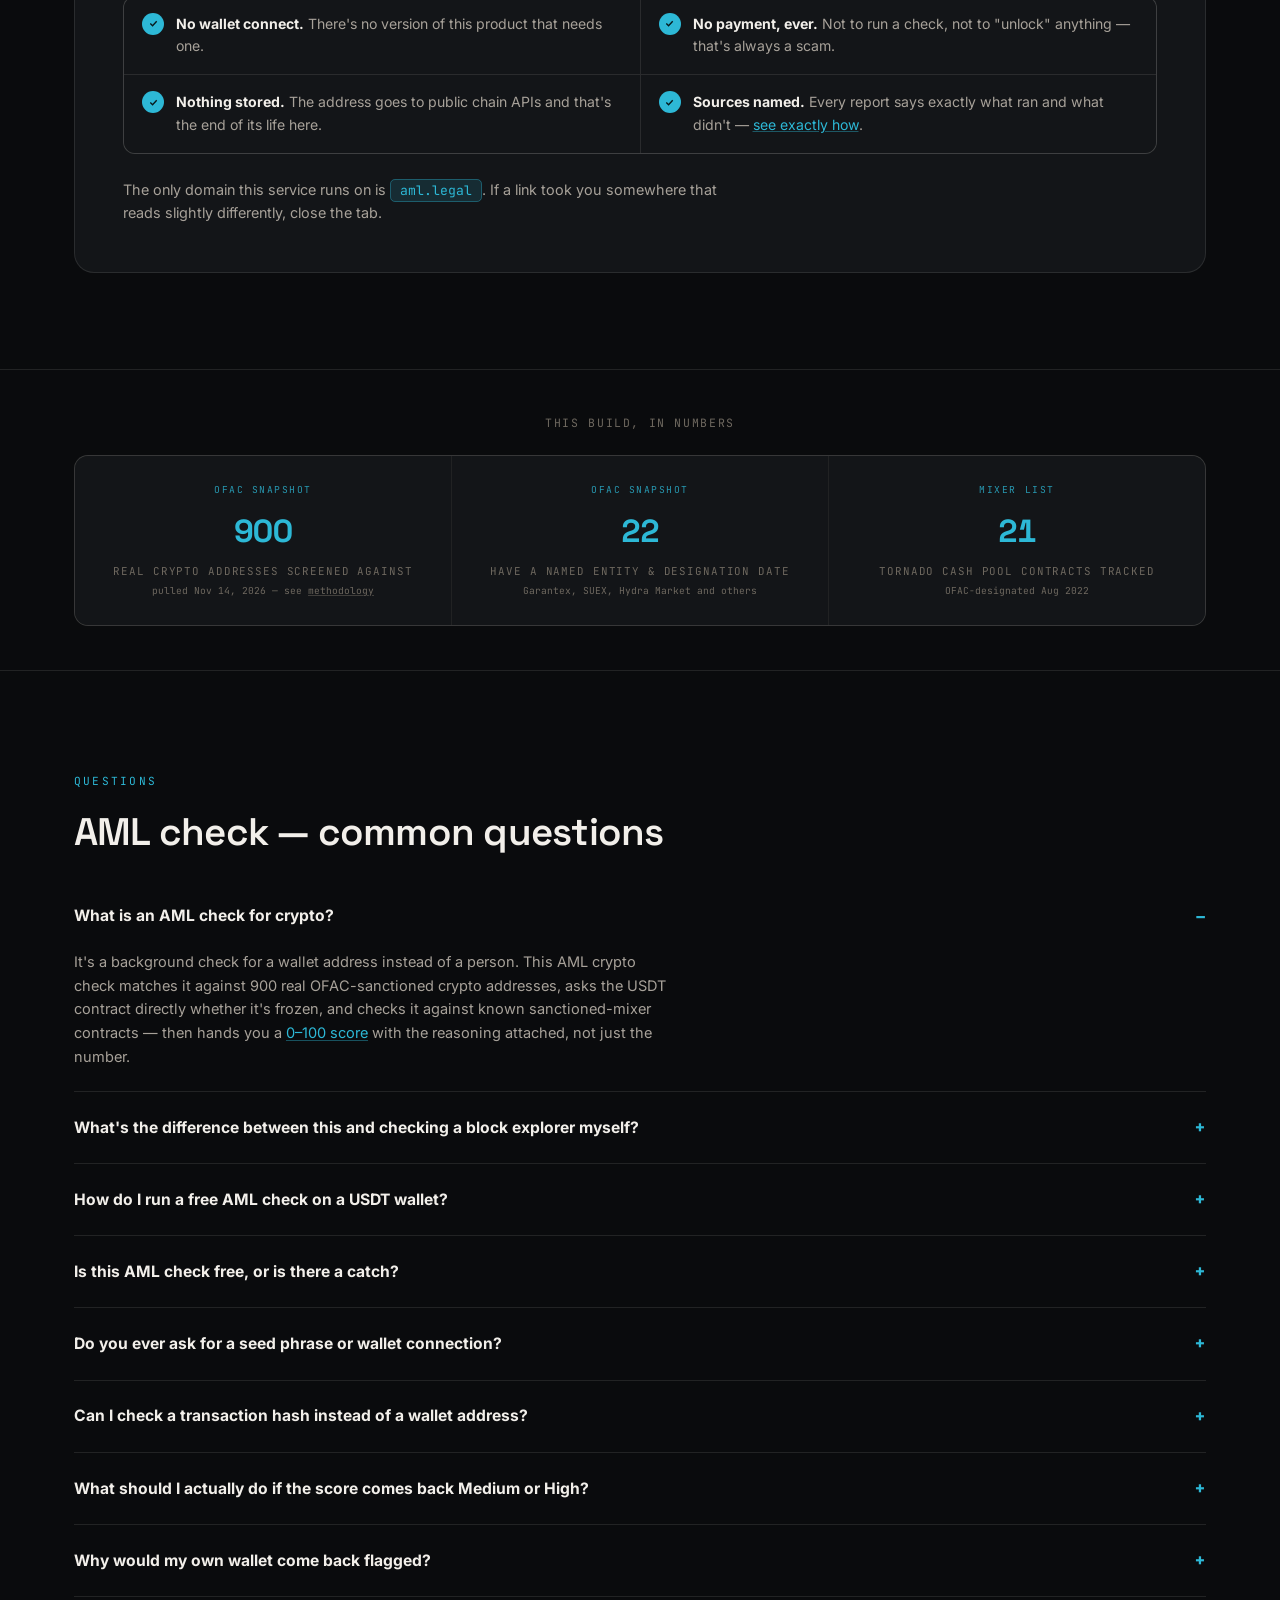
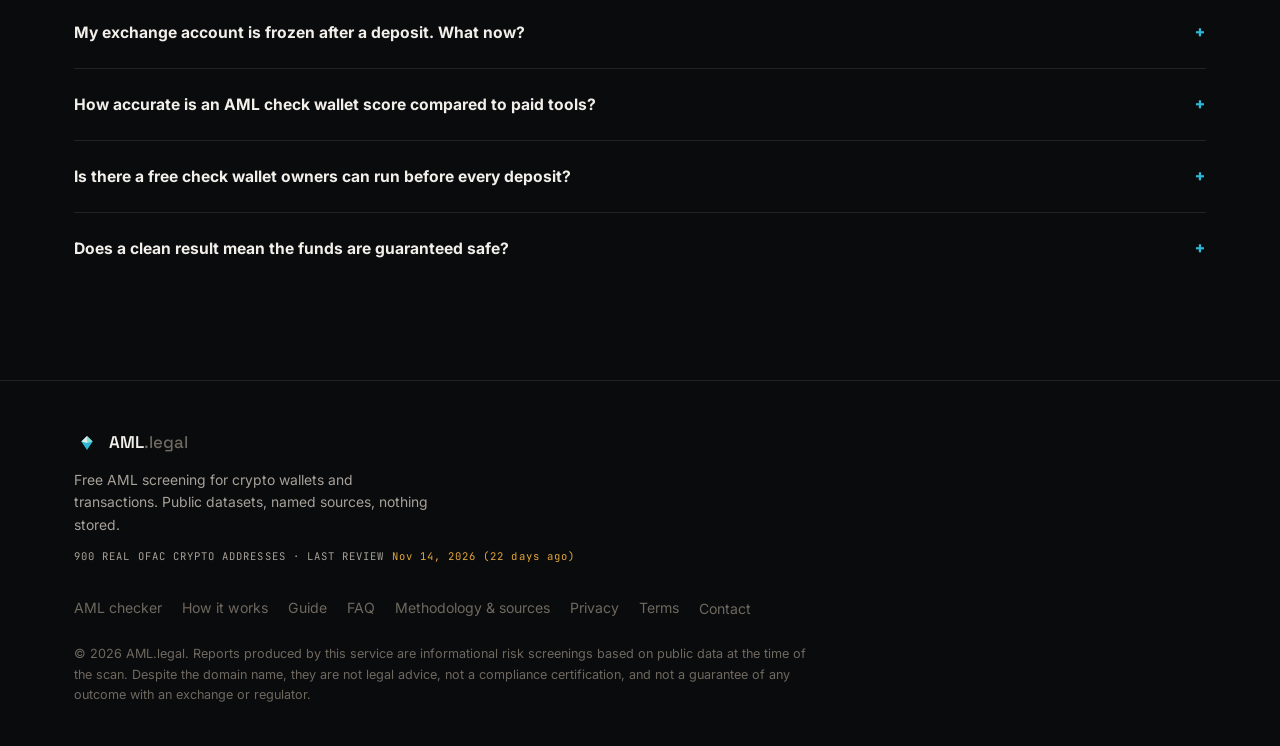
==== commit 573a82a0: "chore: refresh OFAC crypto-address snapshot" ====
--- a/index.html
+++ b/index.html
@@ -750,7 +750,7 @@
         <div class="live-tag">OFAC snapshot</div>
         <div class="live-num">900</div>
         <div class="live-cap">Real crypto addresses screened against</div>
-        <div class="live-sub2">pulled Nov 7, 2026 — see <a href="/about.html" style="color:inherit; text-decoration:underline; text-decoration-color:rgba(110,104,95,.5);">methodology</a></div>
+        <div class="live-sub2">pulled Nov 14, 2026 — see <a href="/about.html" style="color:inherit; text-decoration:underline; text-decoration-color:rgba(110,104,95,.5);">methodology</a></div>
       </div>
       <div class="live-cell">
         <div class="live-tag">OFAC snapshot</div>
@@ -861,7 +861,7 @@
   </div>
 </div>
 
-<script src="app.min.js?v=2026-11-07" defer></script>
+<script src="app.min.js?v=2026-11-14" defer></script>
 
 
 
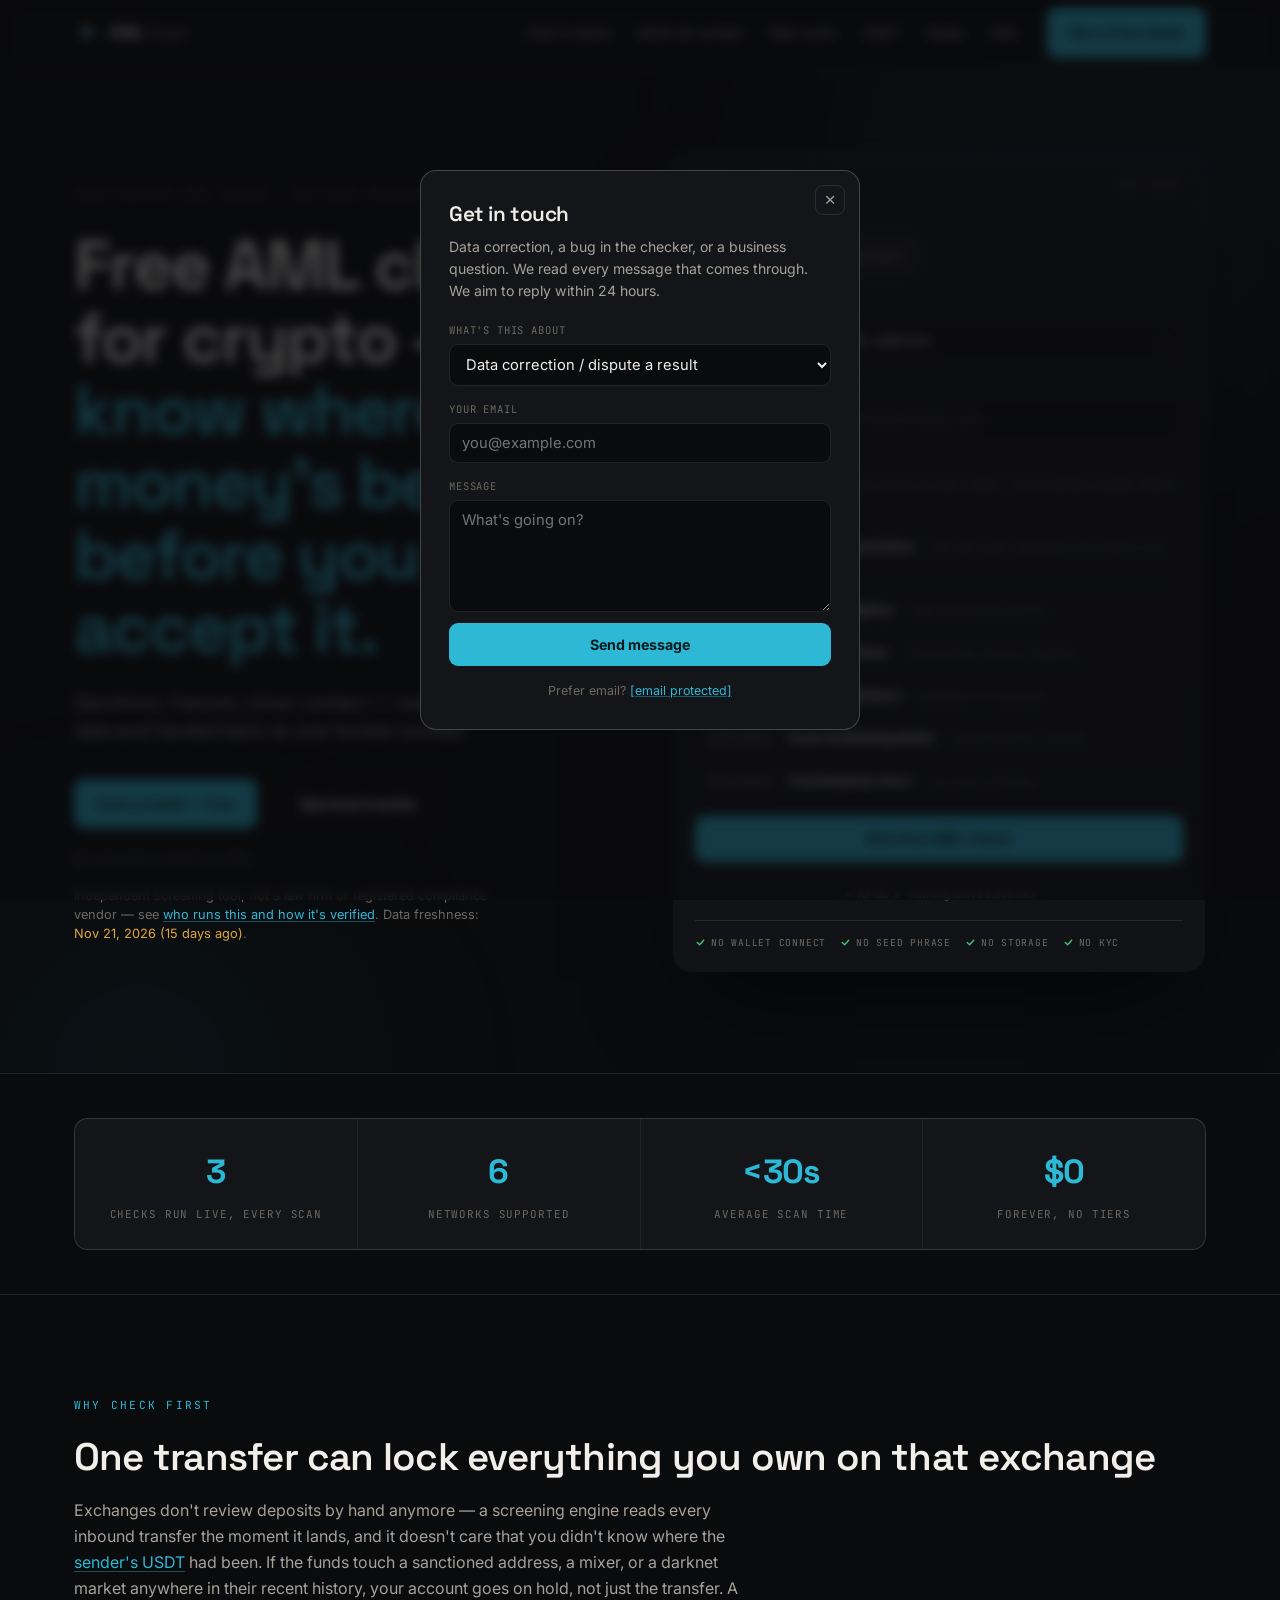
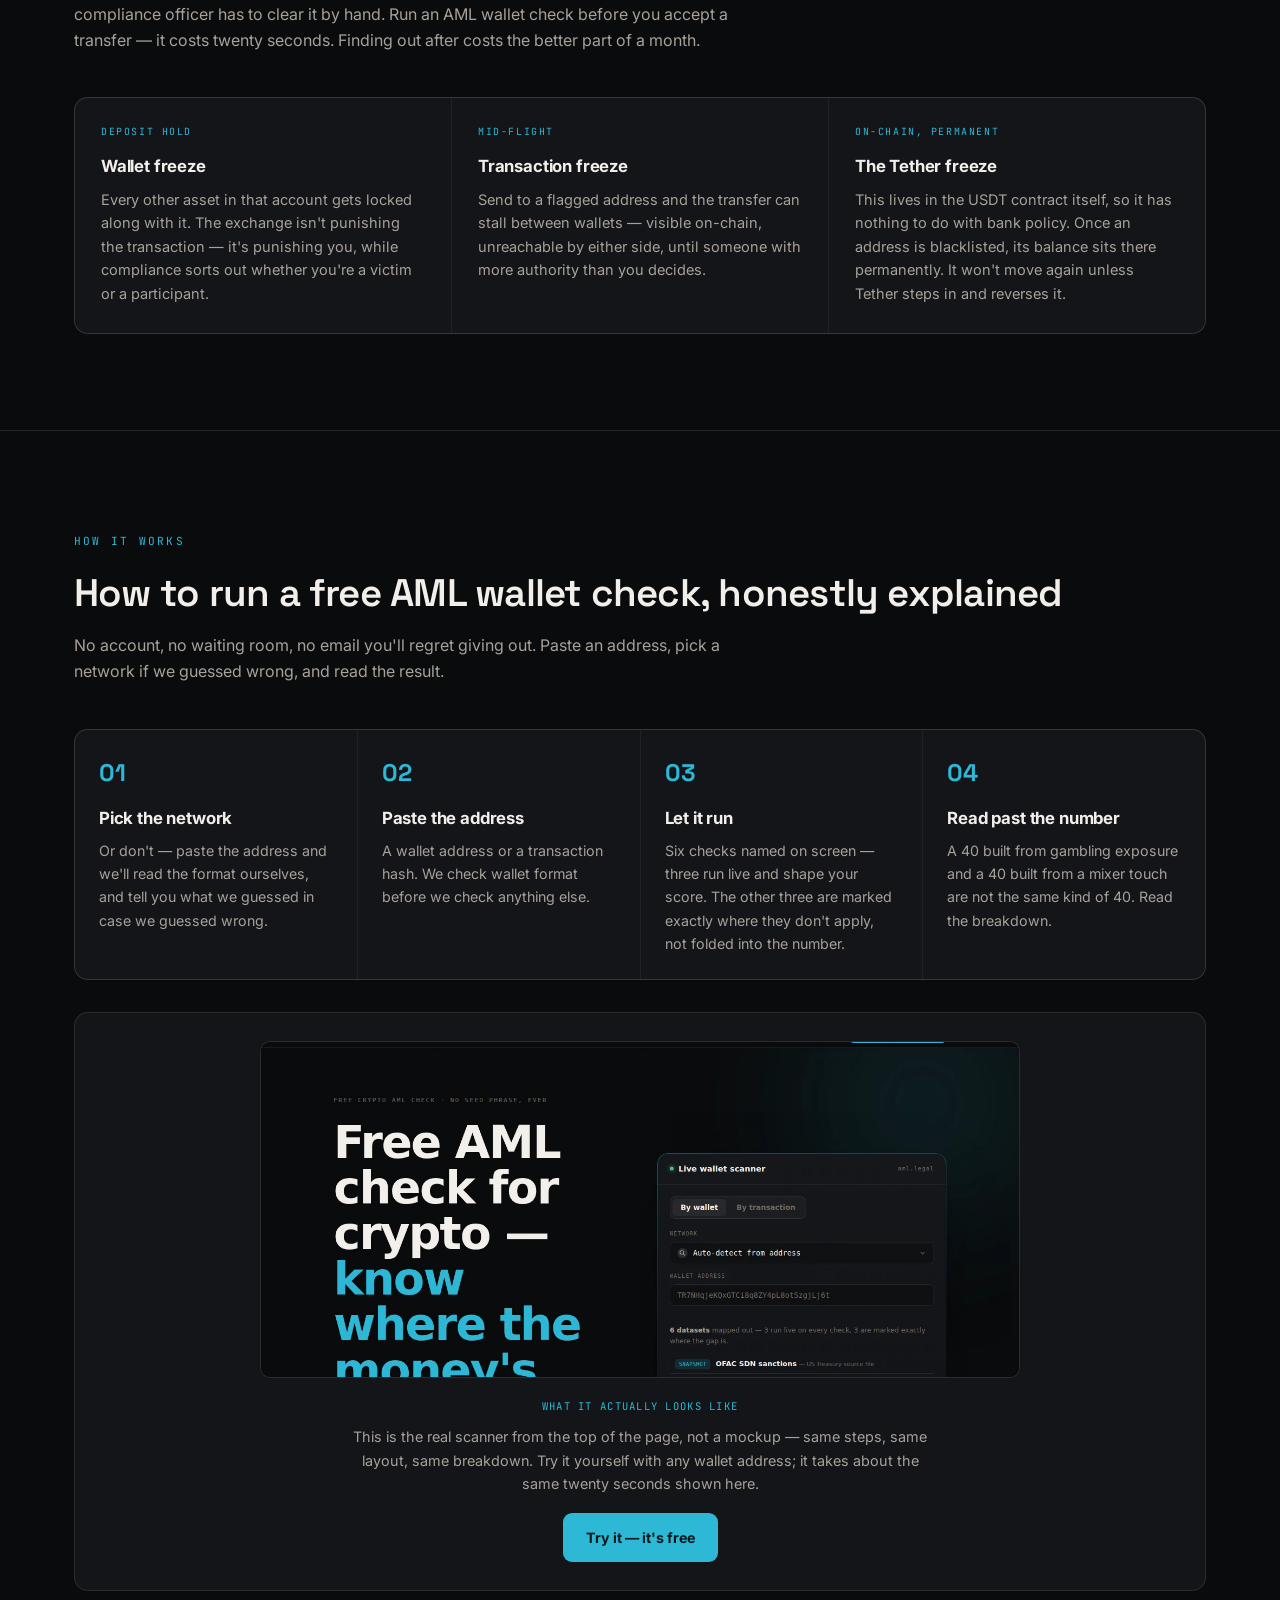
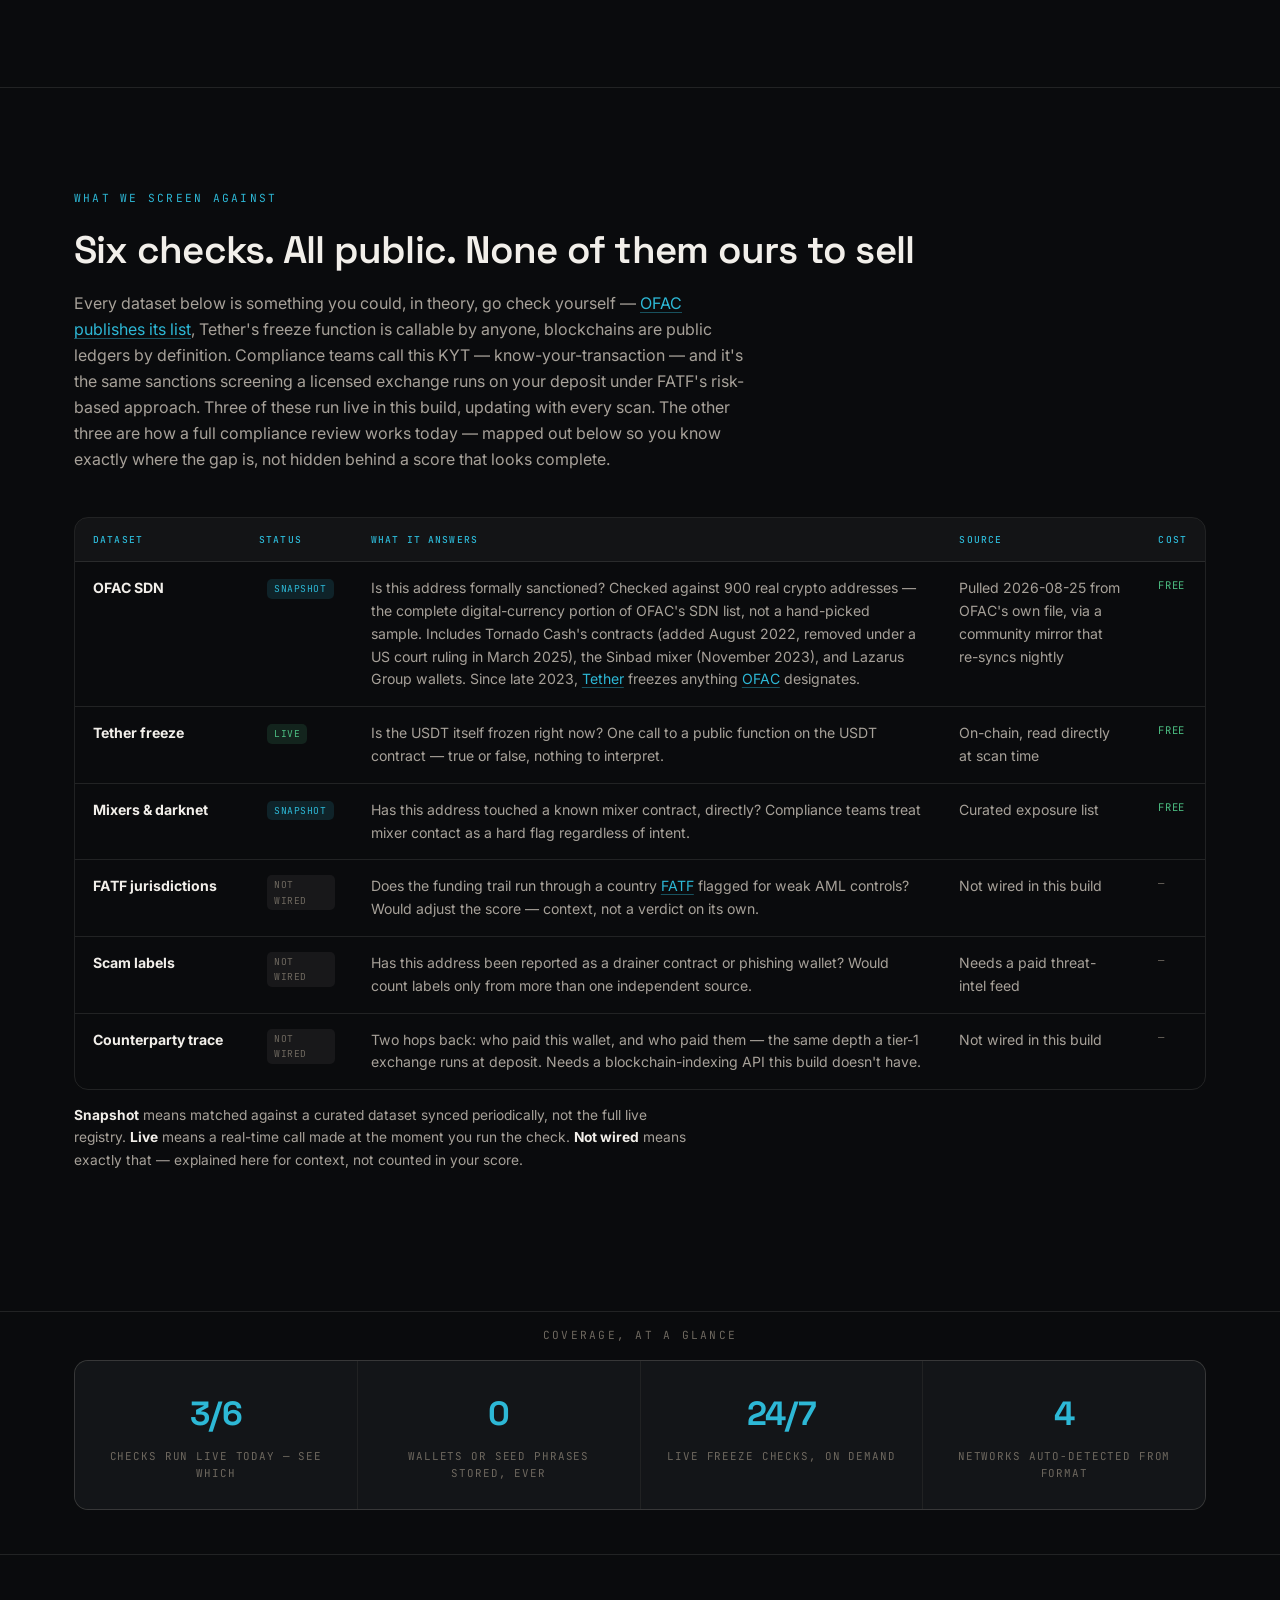
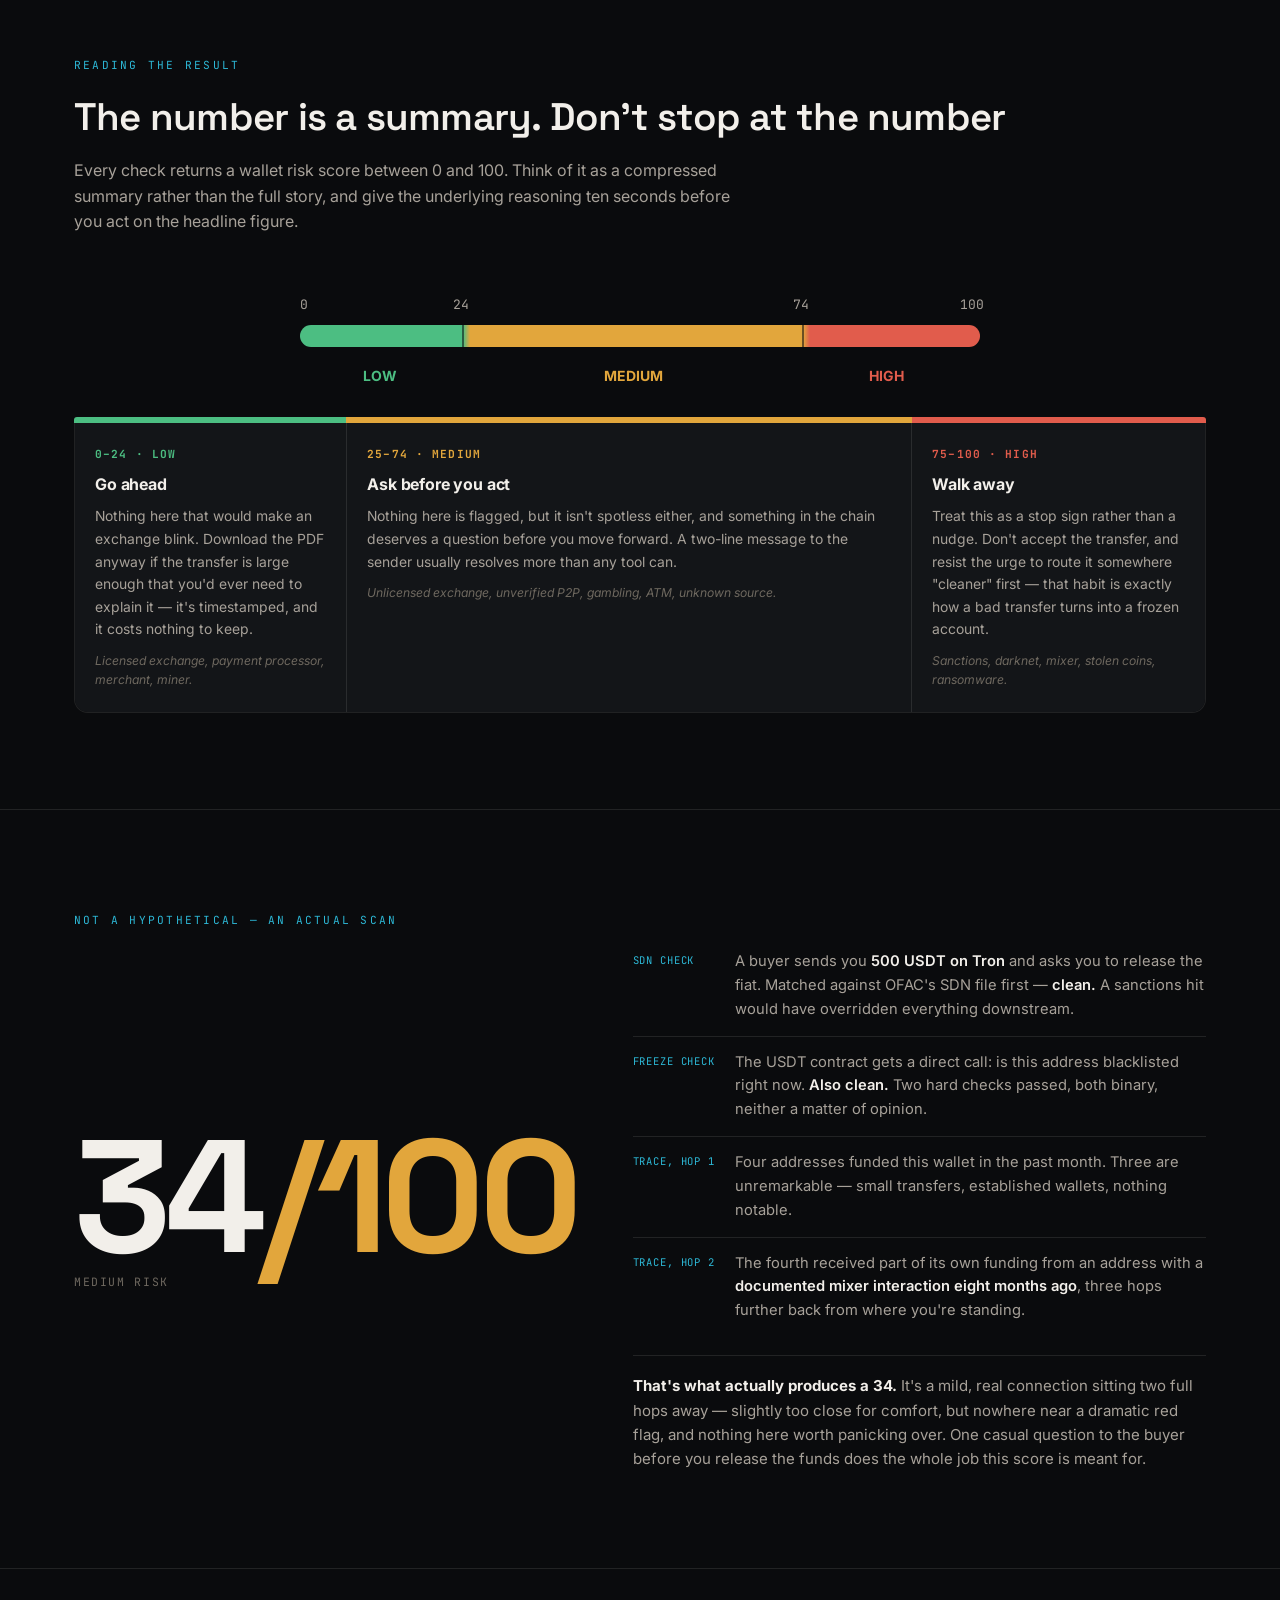
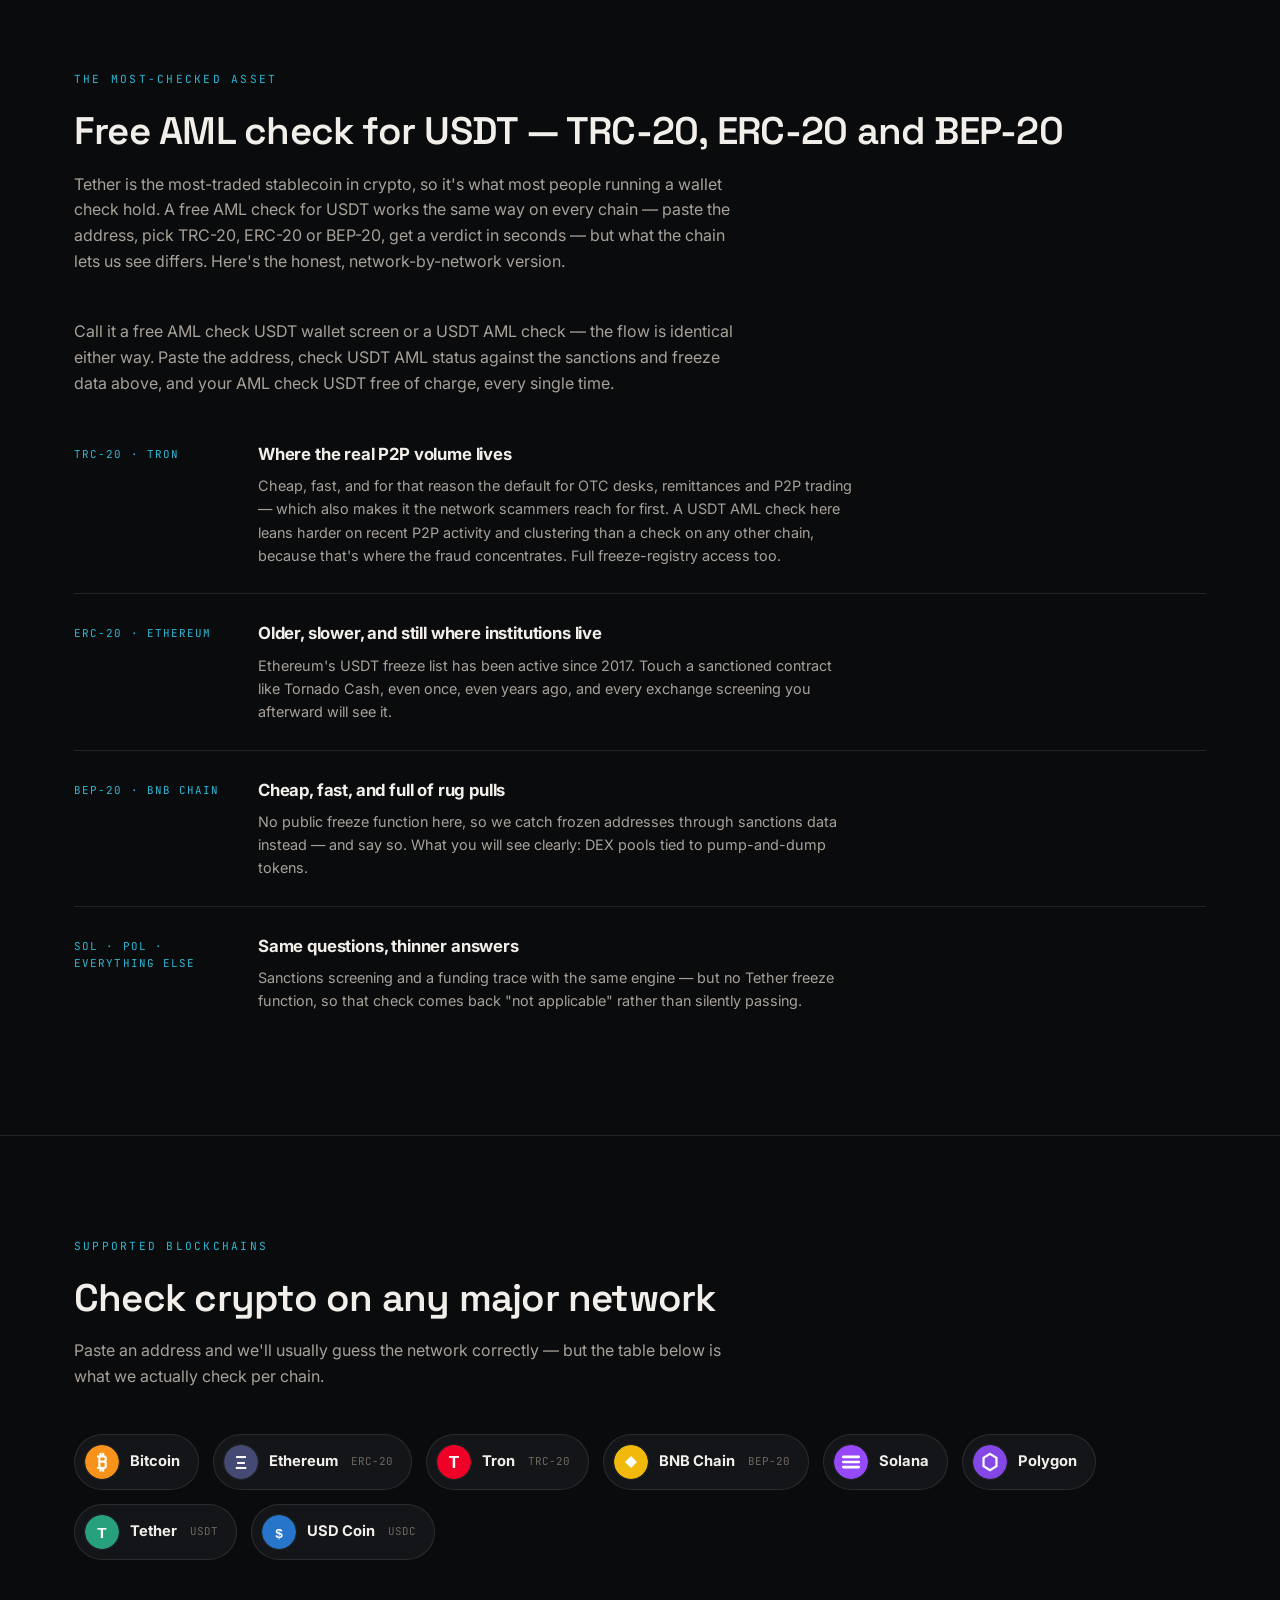
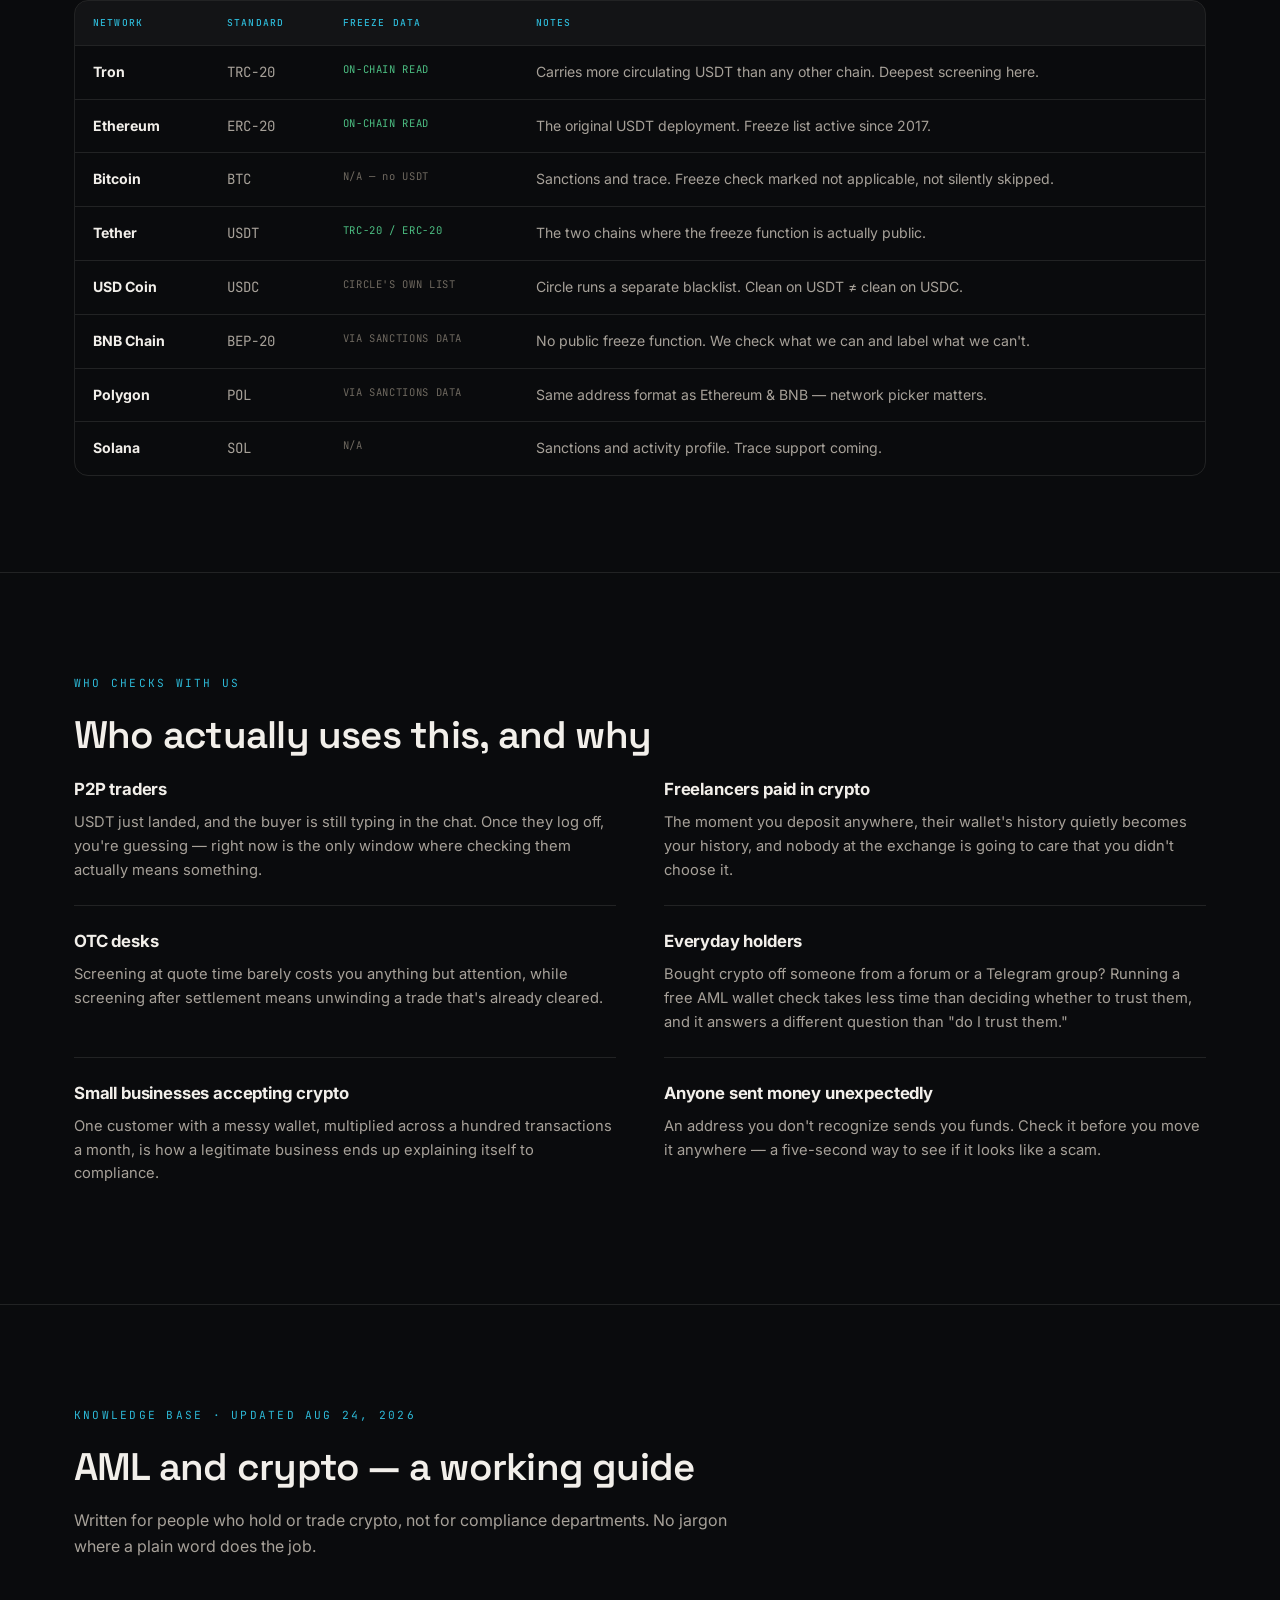
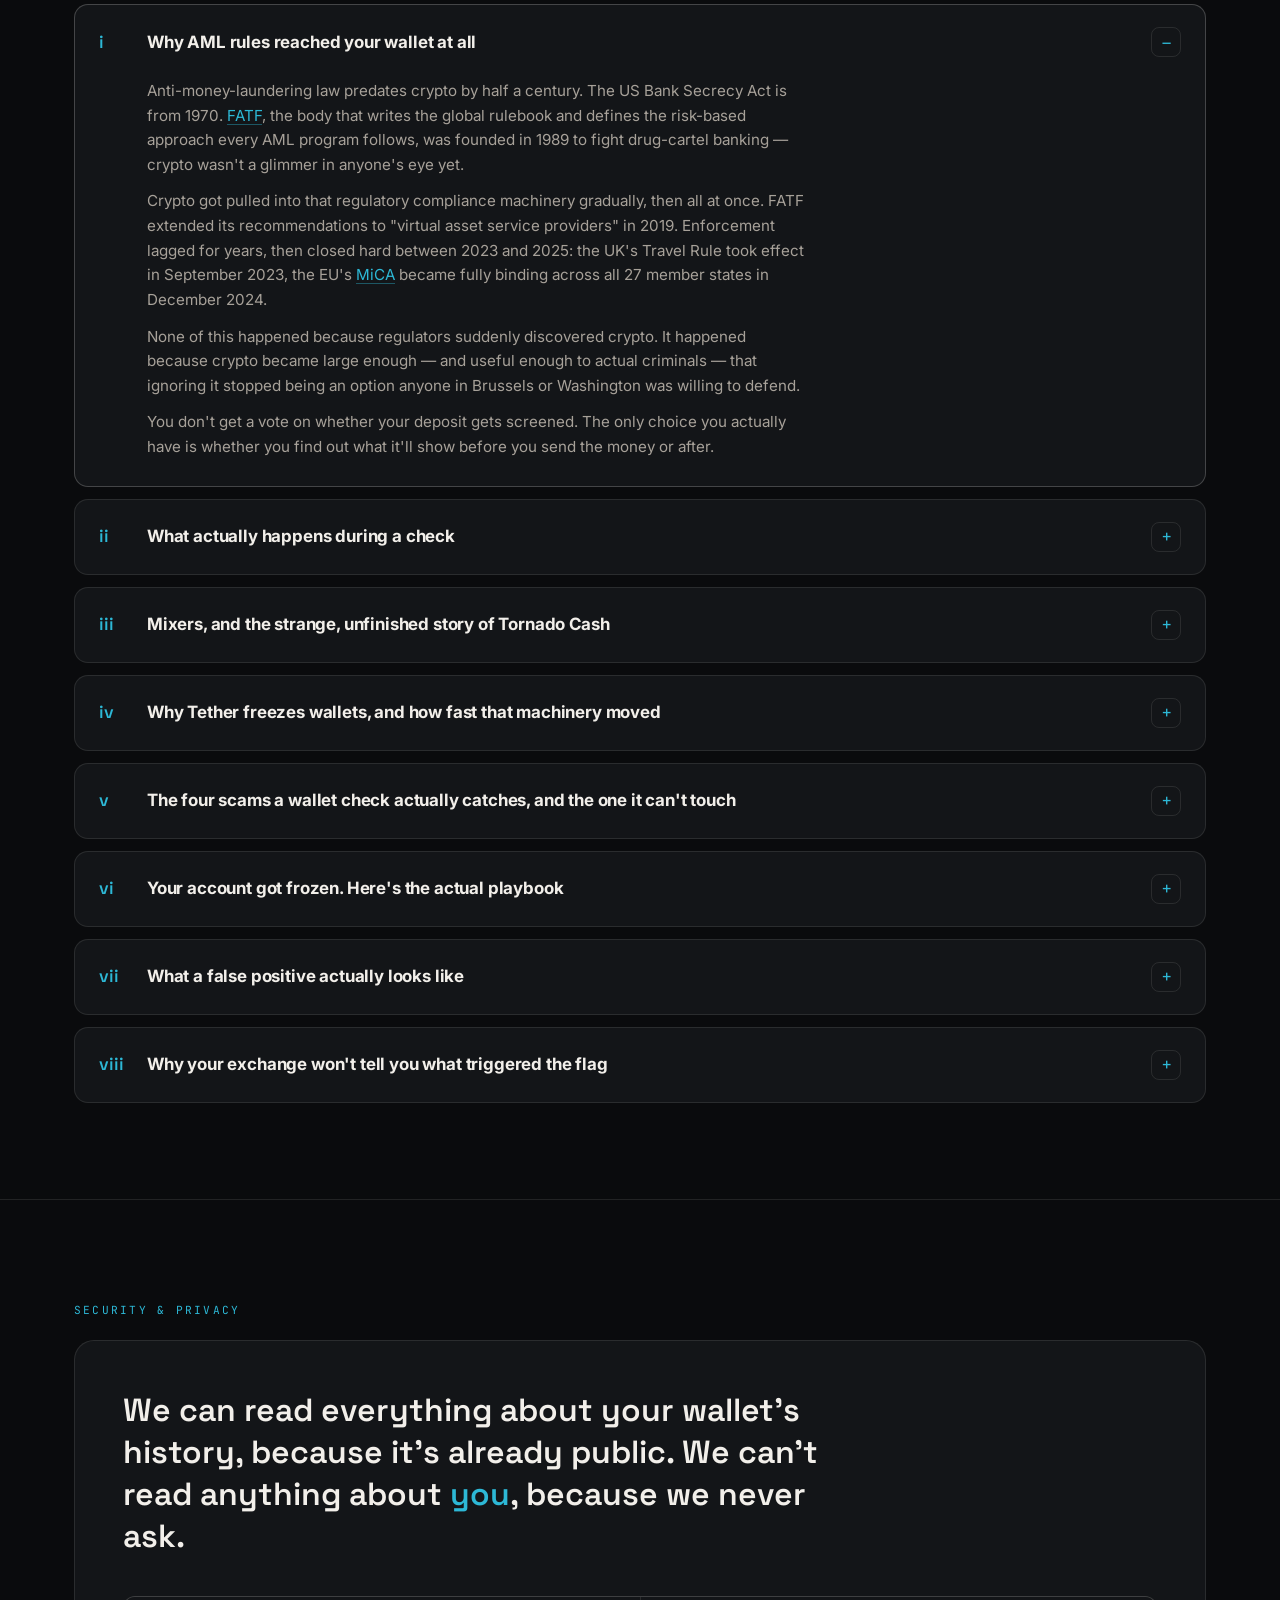
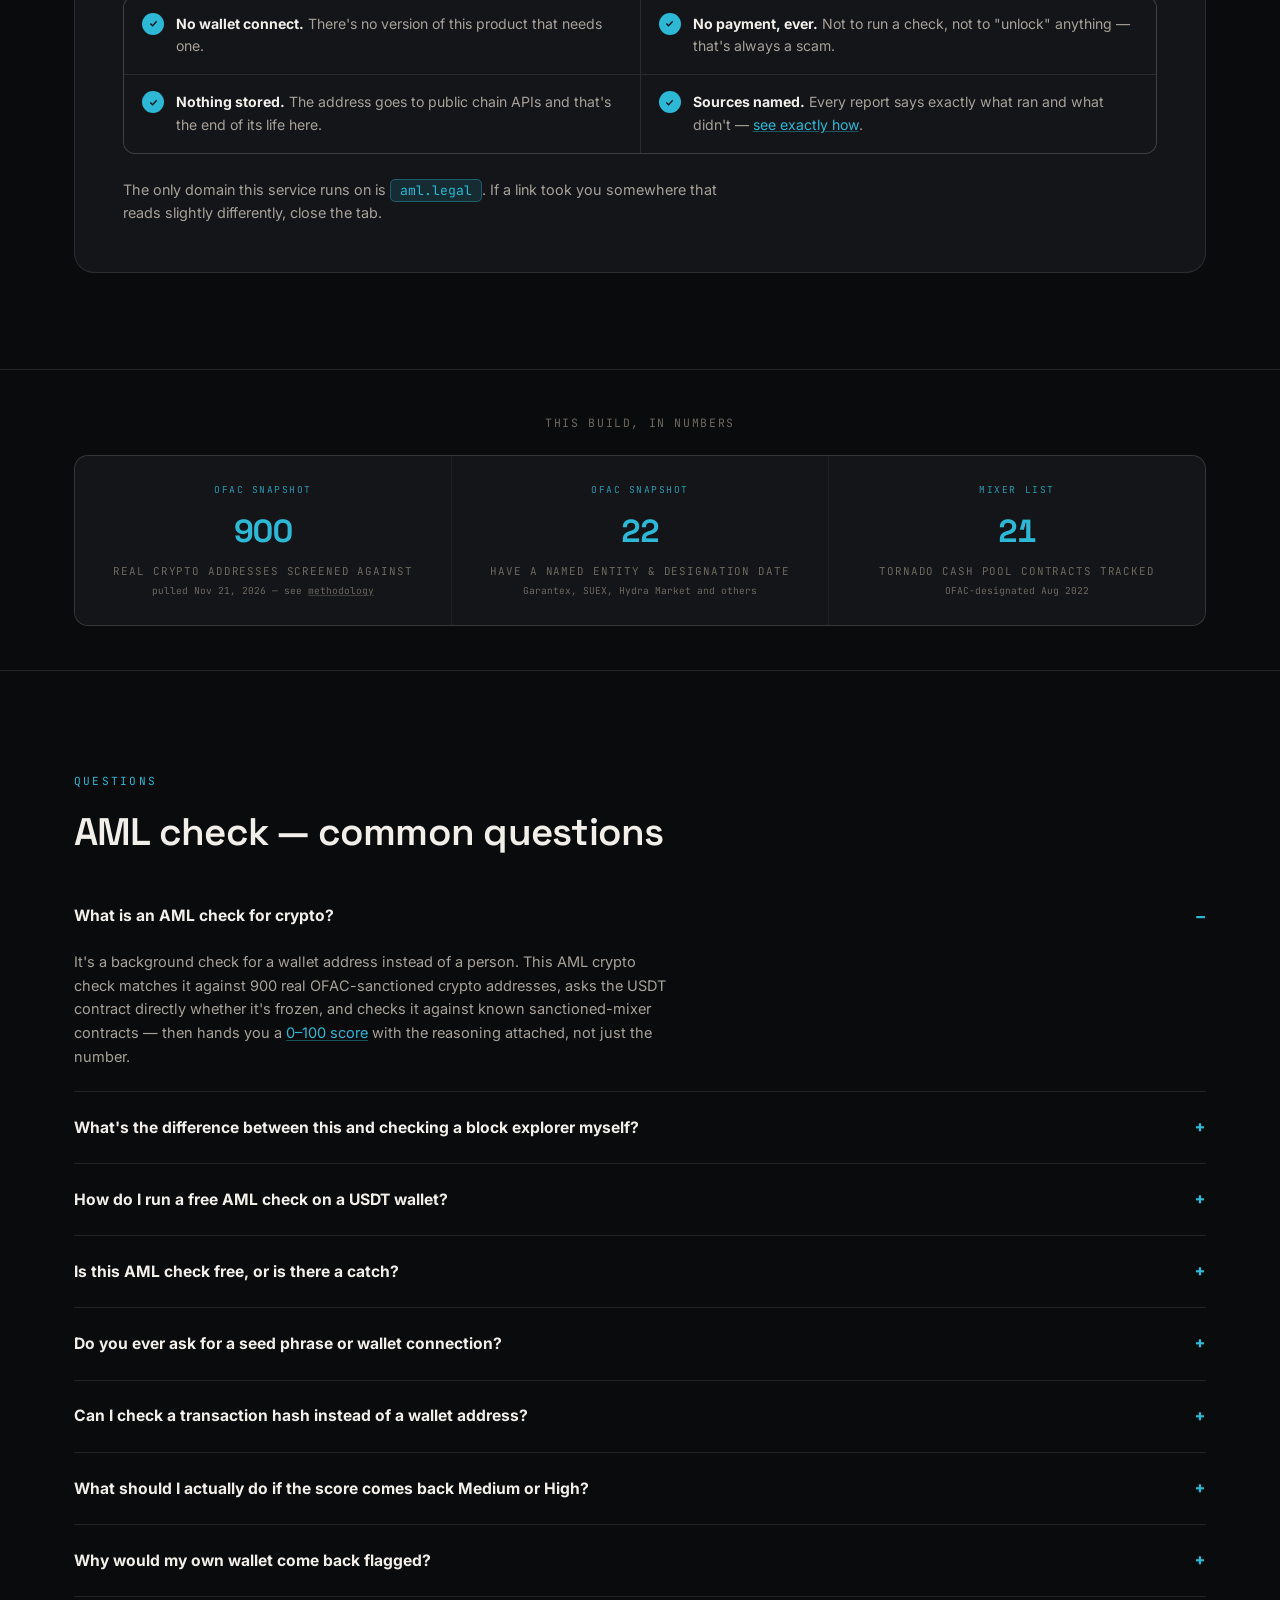
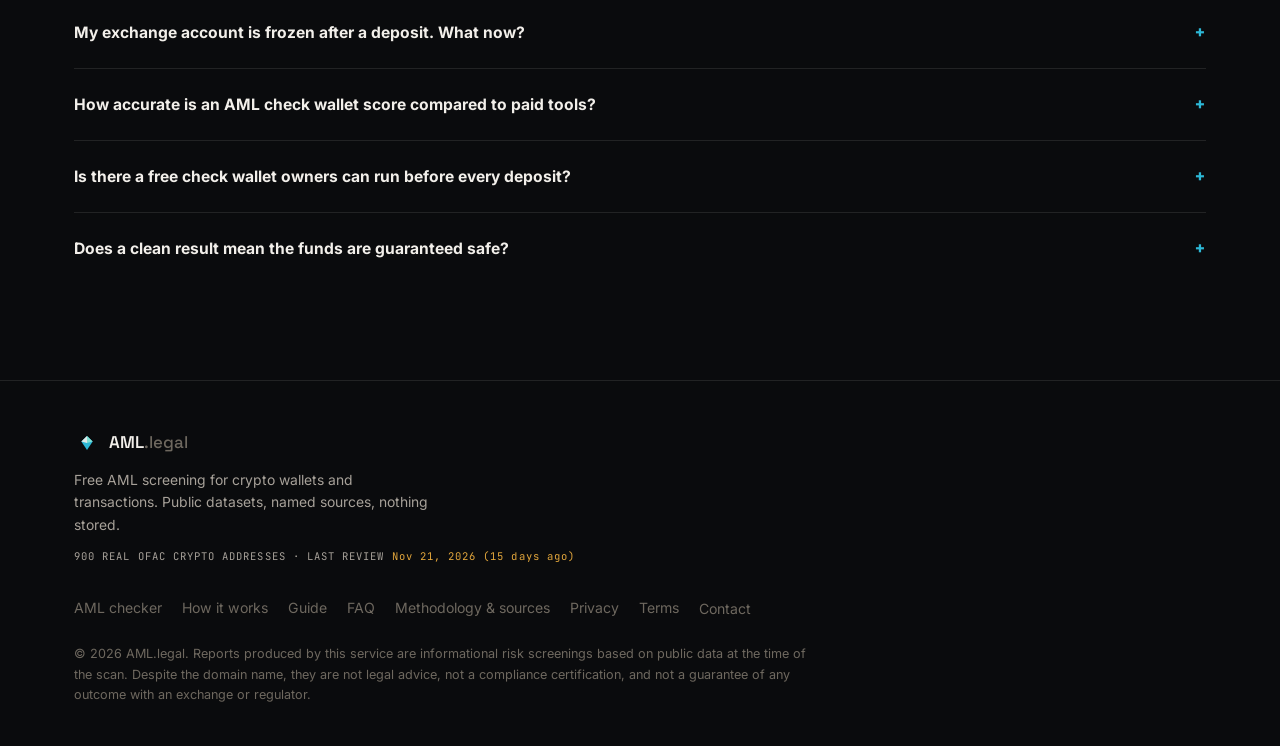
==== commit 72b5ddd2: "chore: refresh OFAC crypto-address snapshot" ====
--- a/index.html
+++ b/index.html
@@ -750,7 +750,7 @@
         <div class="live-tag">OFAC snapshot</div>
         <div class="live-num">900</div>
         <div class="live-cap">Real crypto addresses screened against</div>
-        <div class="live-sub2">pulled Nov 14, 2026 — see <a href="/about.html" style="color:inherit; text-decoration:underline; text-decoration-color:rgba(110,104,95,.5);">methodology</a></div>
+        <div class="live-sub2">pulled Nov 21, 2026 — see <a href="/about.html" style="color:inherit; text-decoration:underline; text-decoration-color:rgba(110,104,95,.5);">methodology</a></div>
       </div>
       <div class="live-cell">
         <div class="live-tag">OFAC snapshot</div>
@@ -861,7 +861,7 @@
   </div>
 </div>
 
-<script src="app.min.js?v=2026-11-14" defer></script>
+<script src="app.min.js?v=2026-11-21" defer></script>
 
 
 
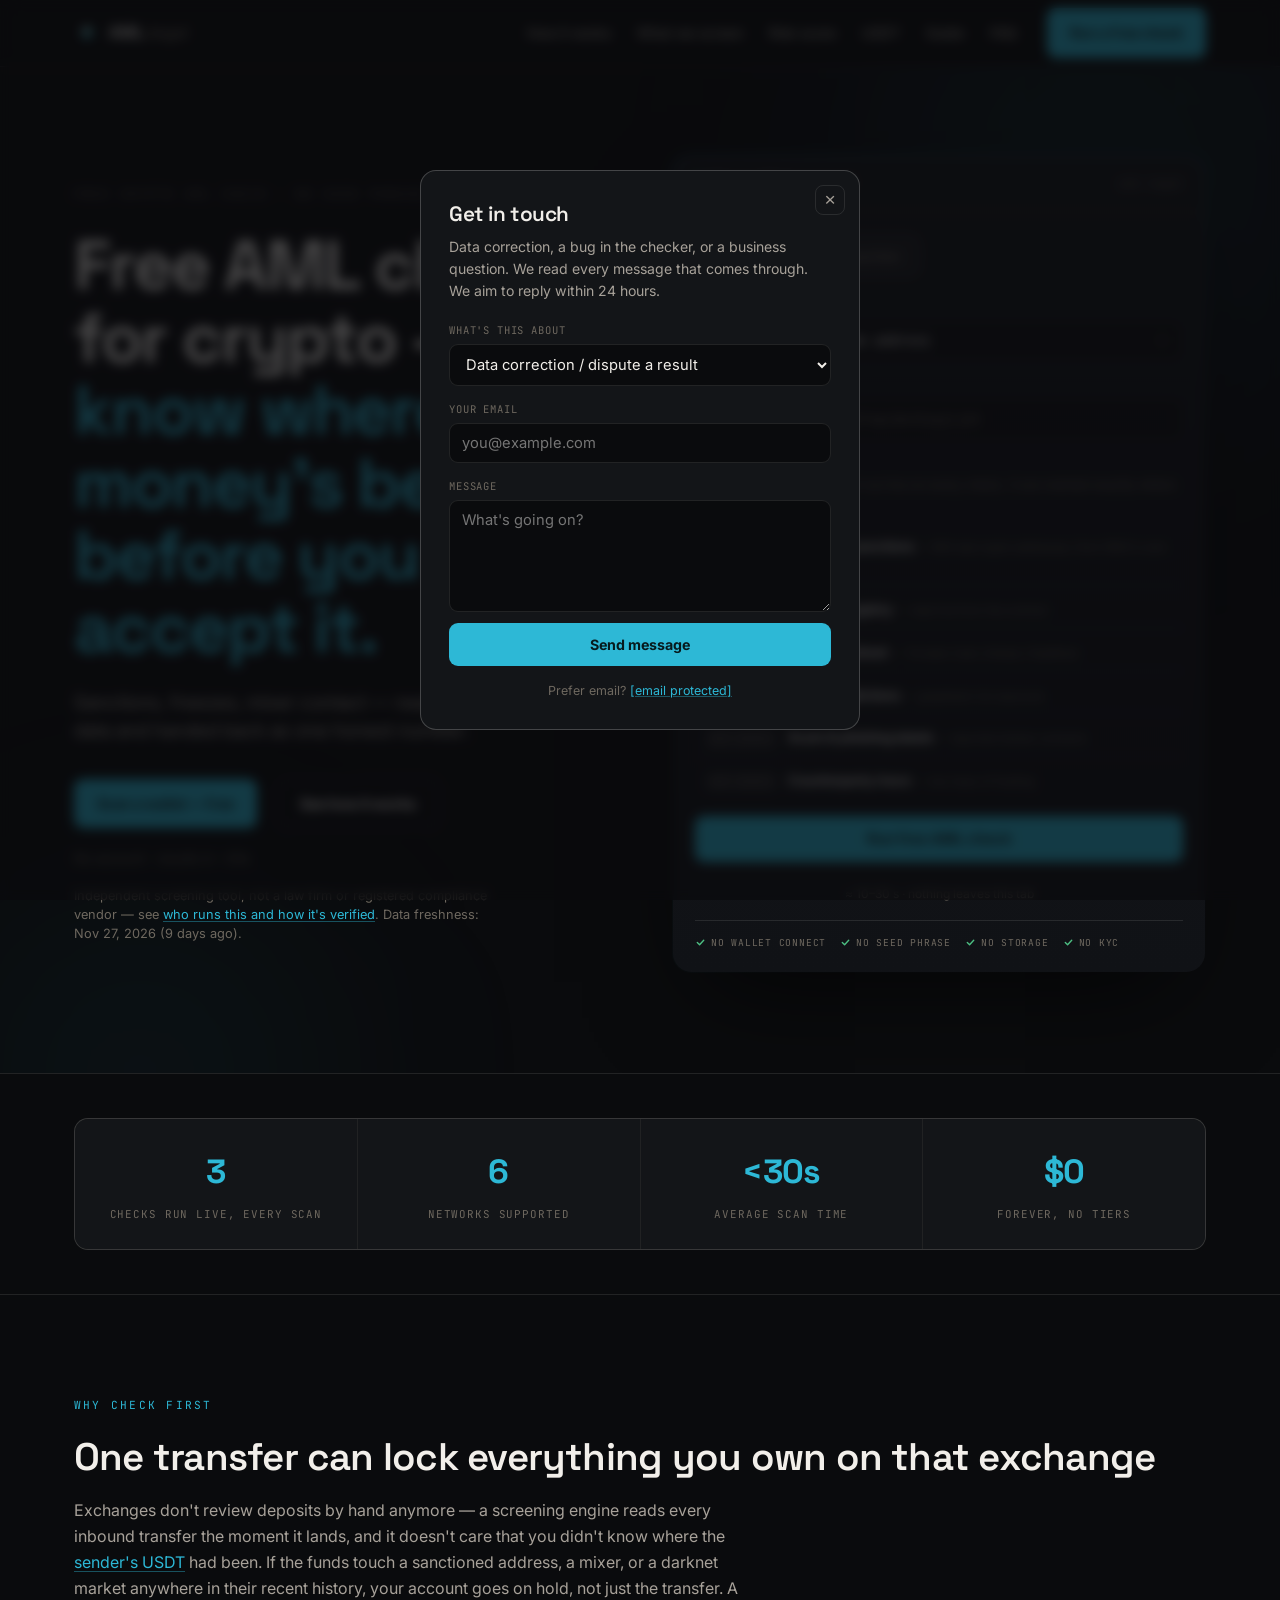
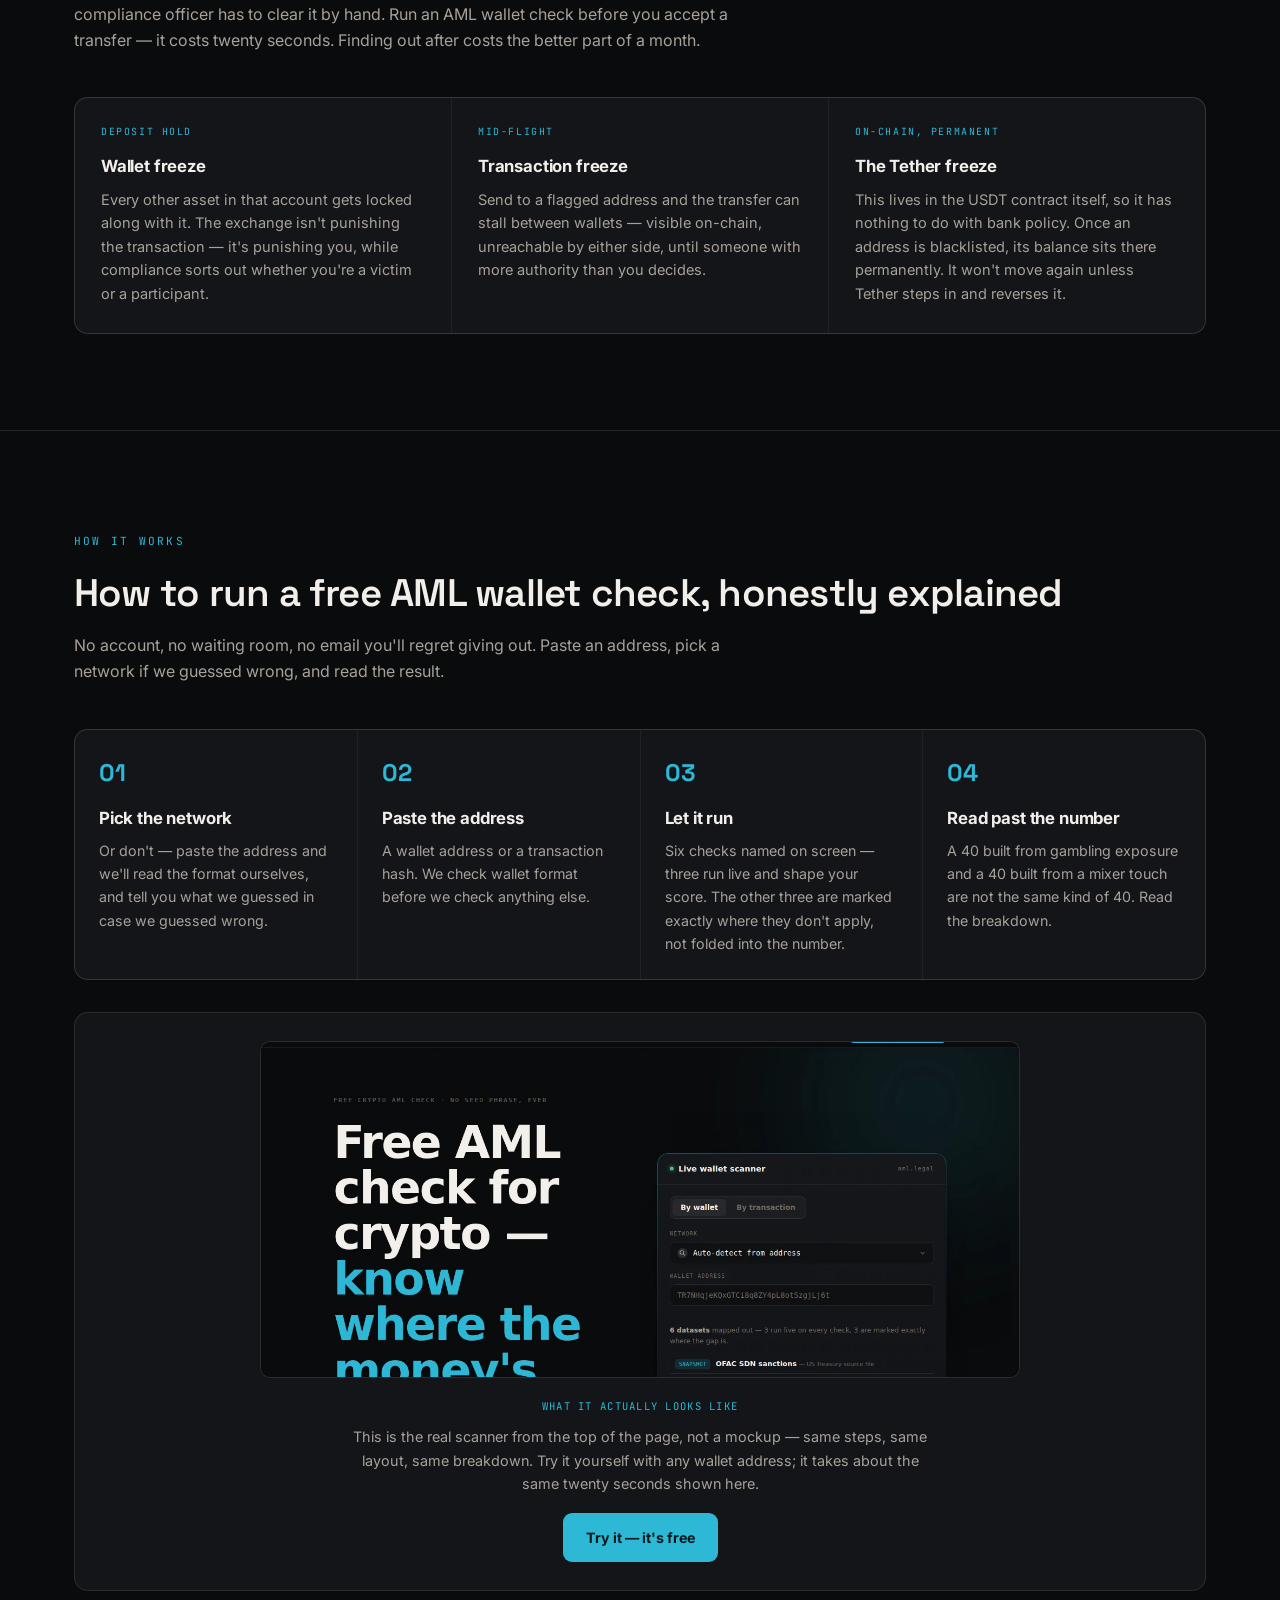
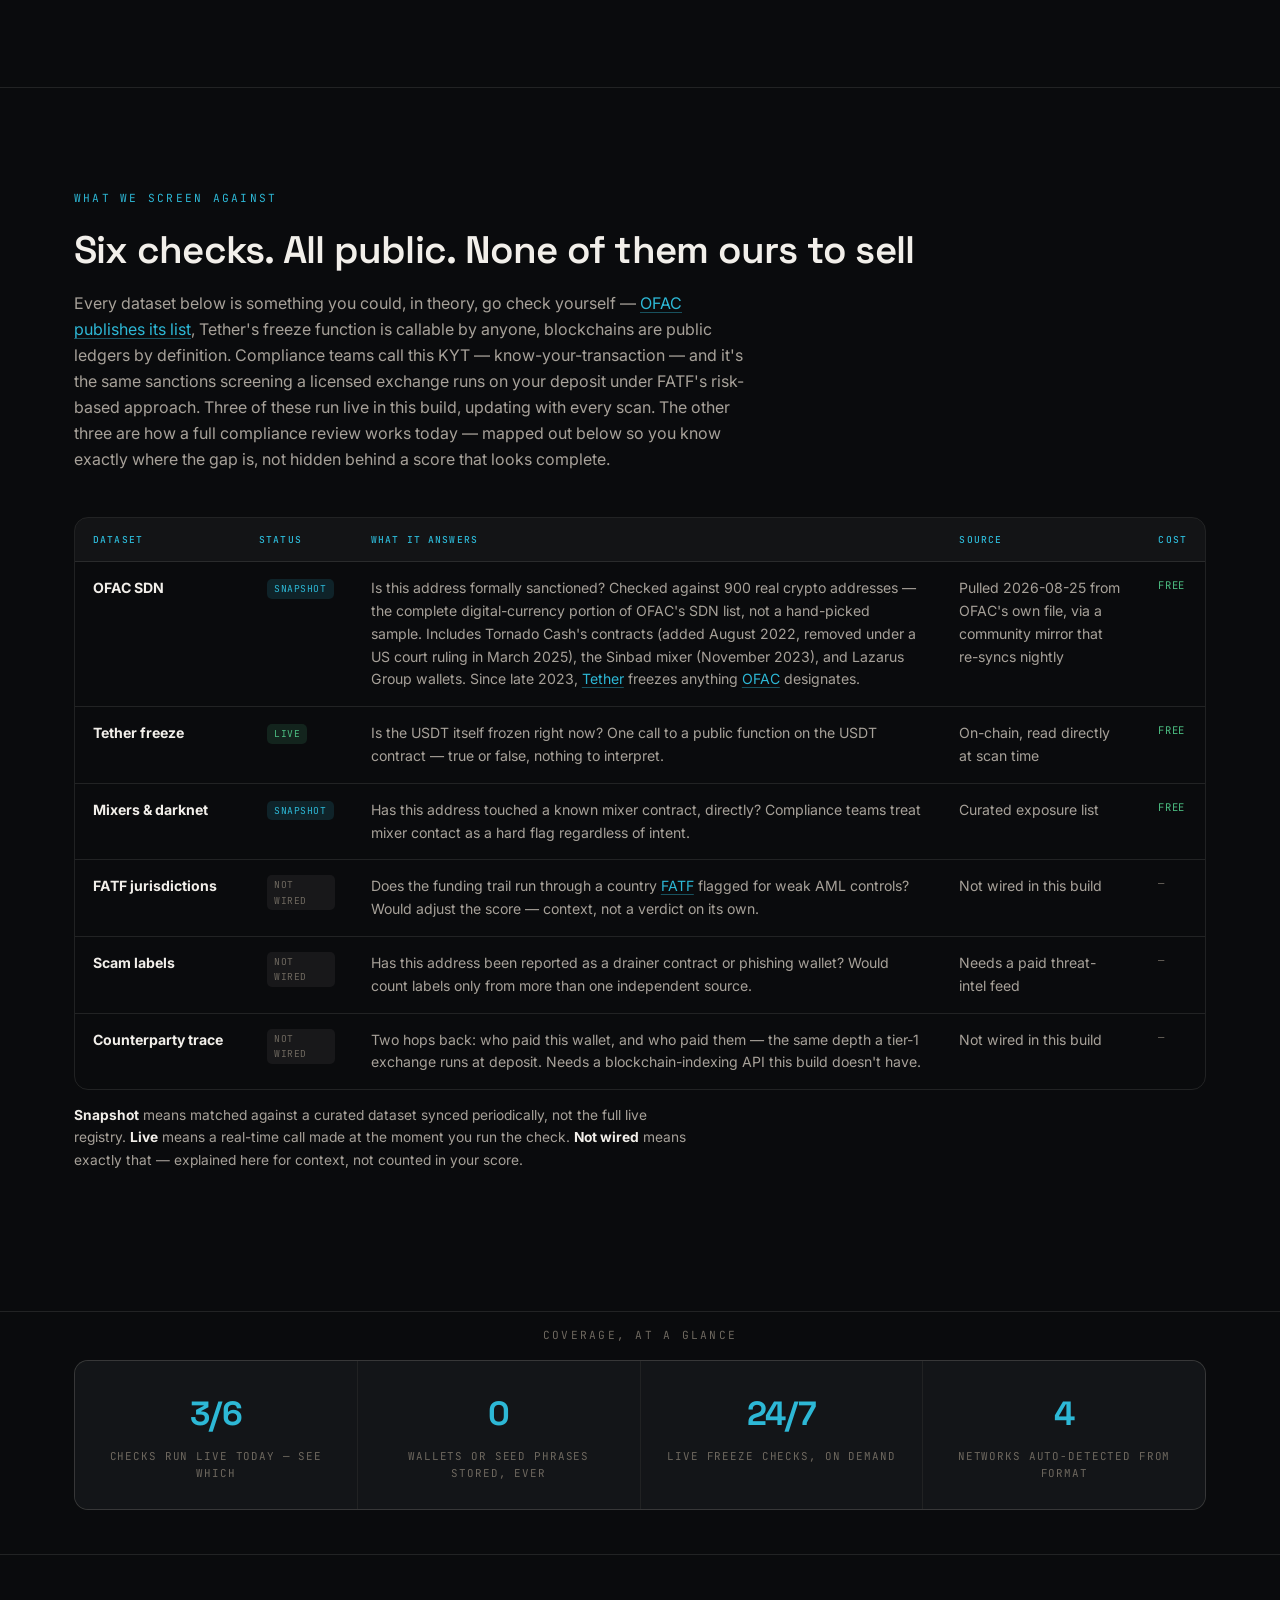
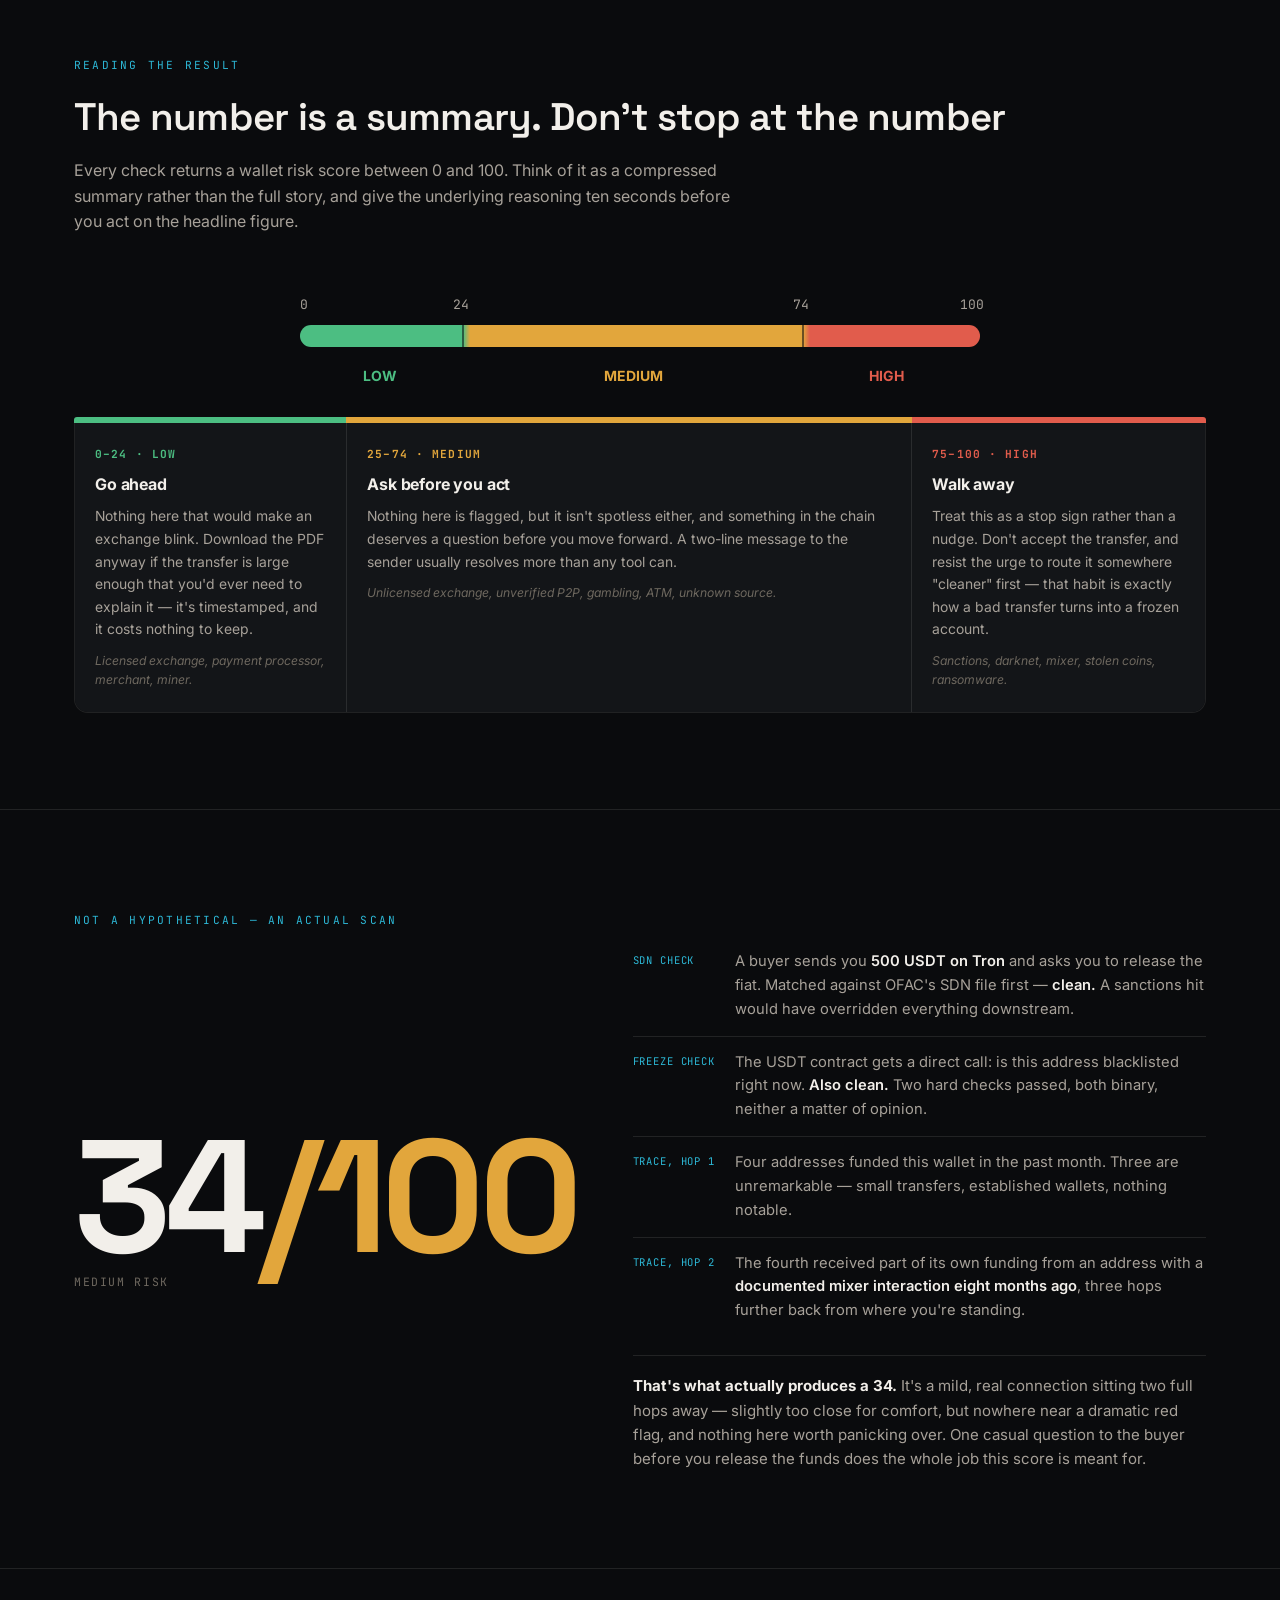
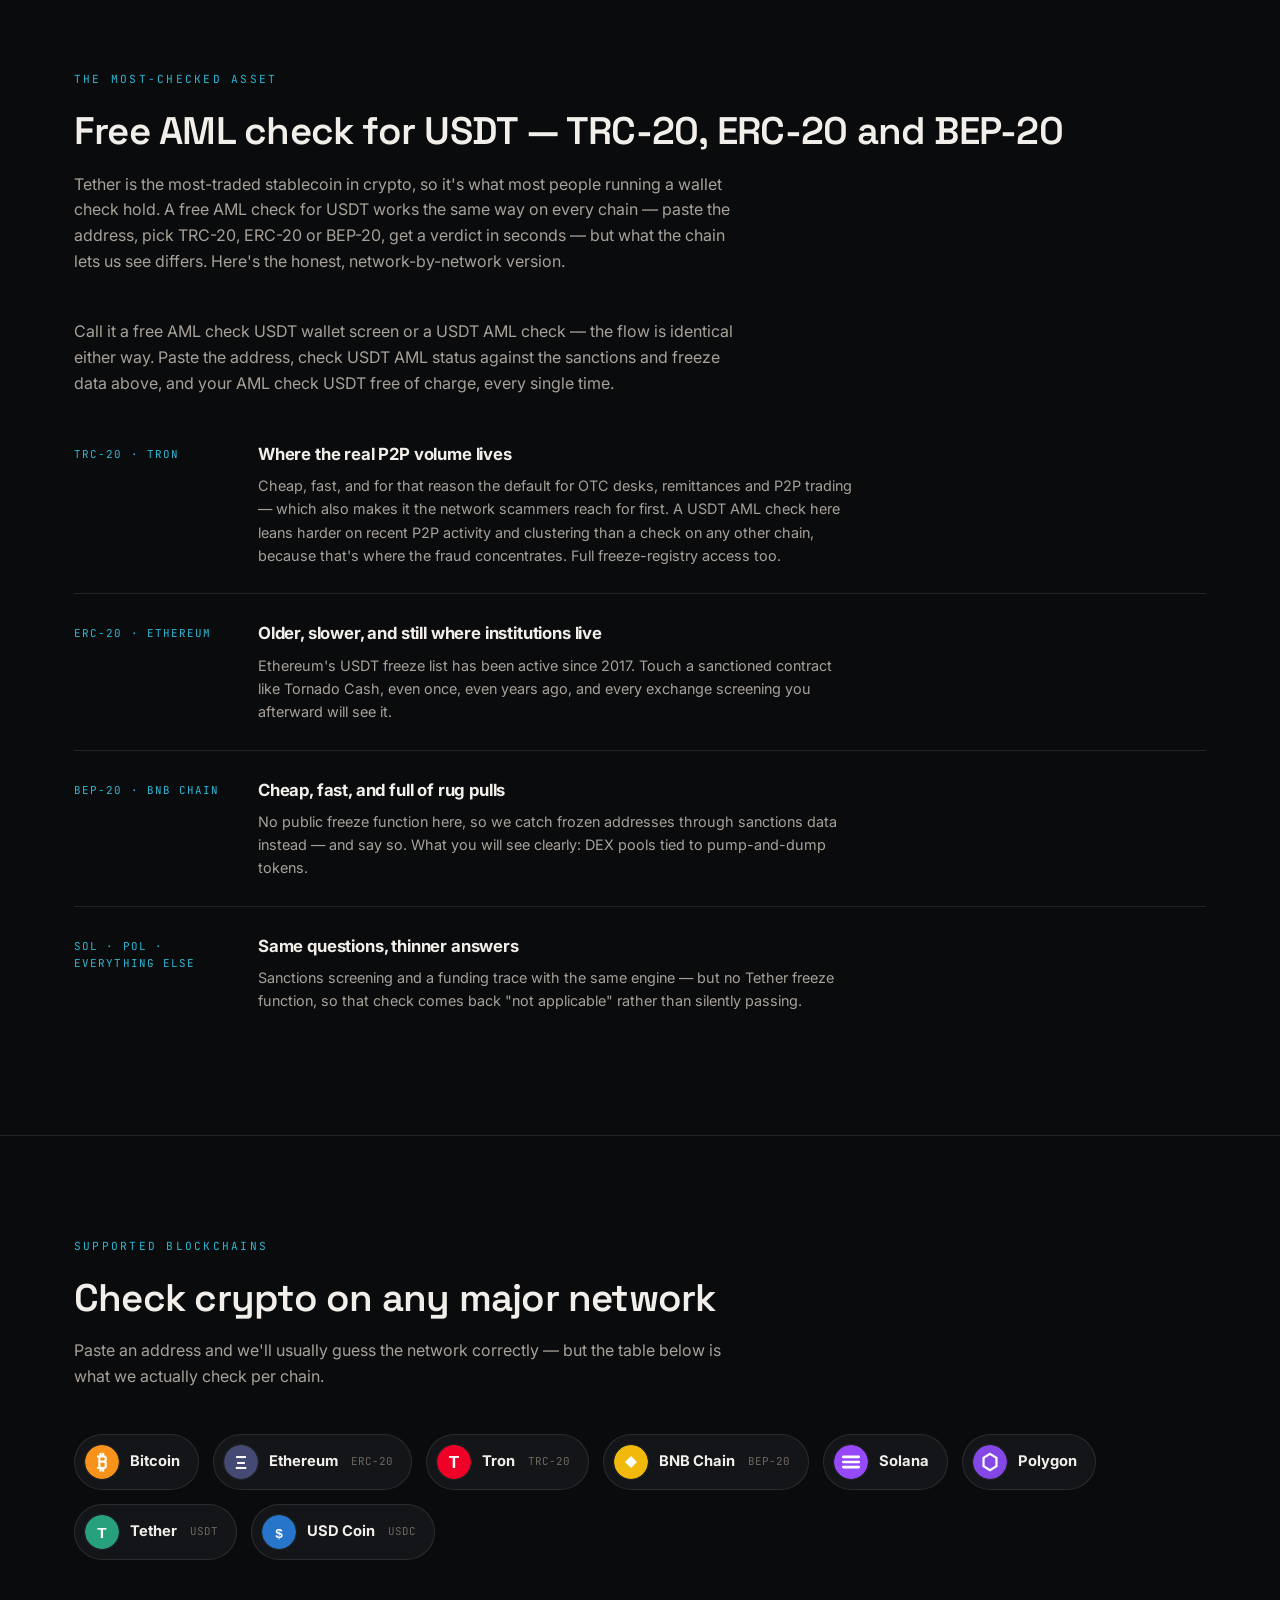
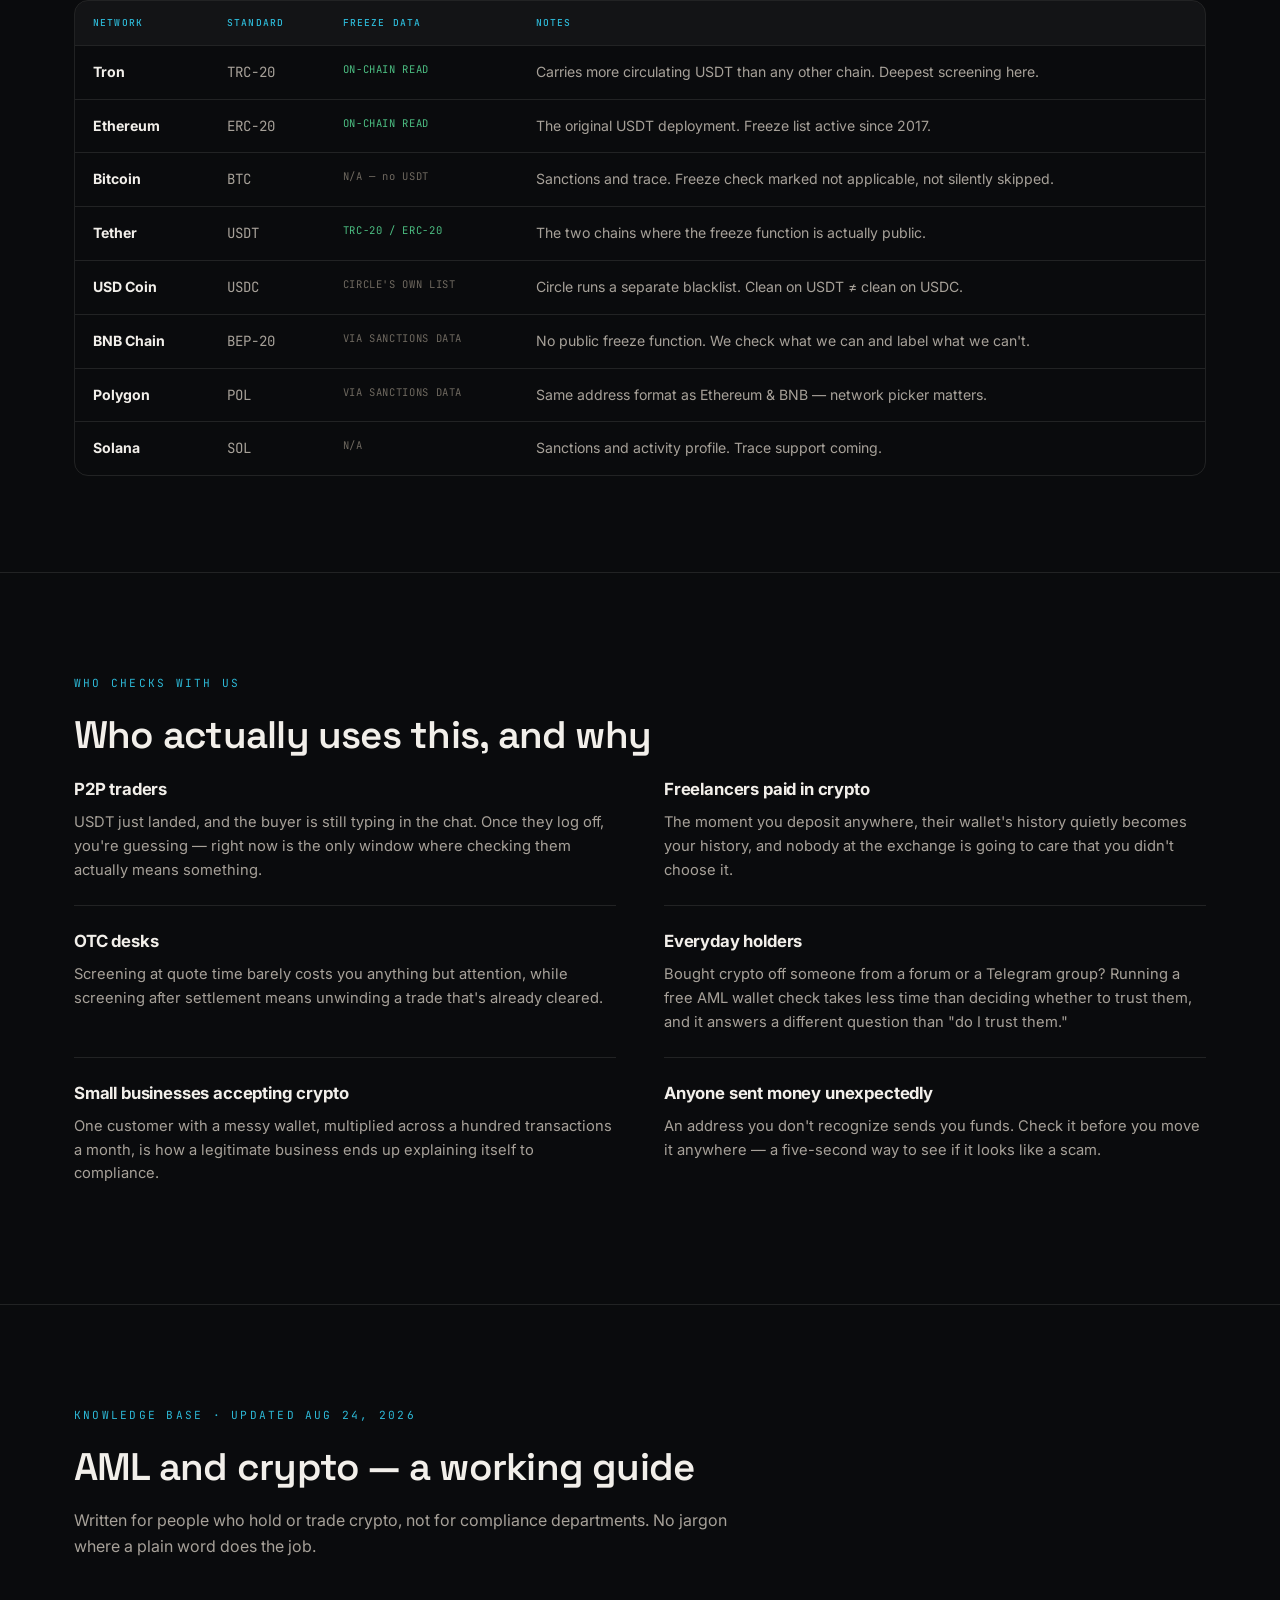
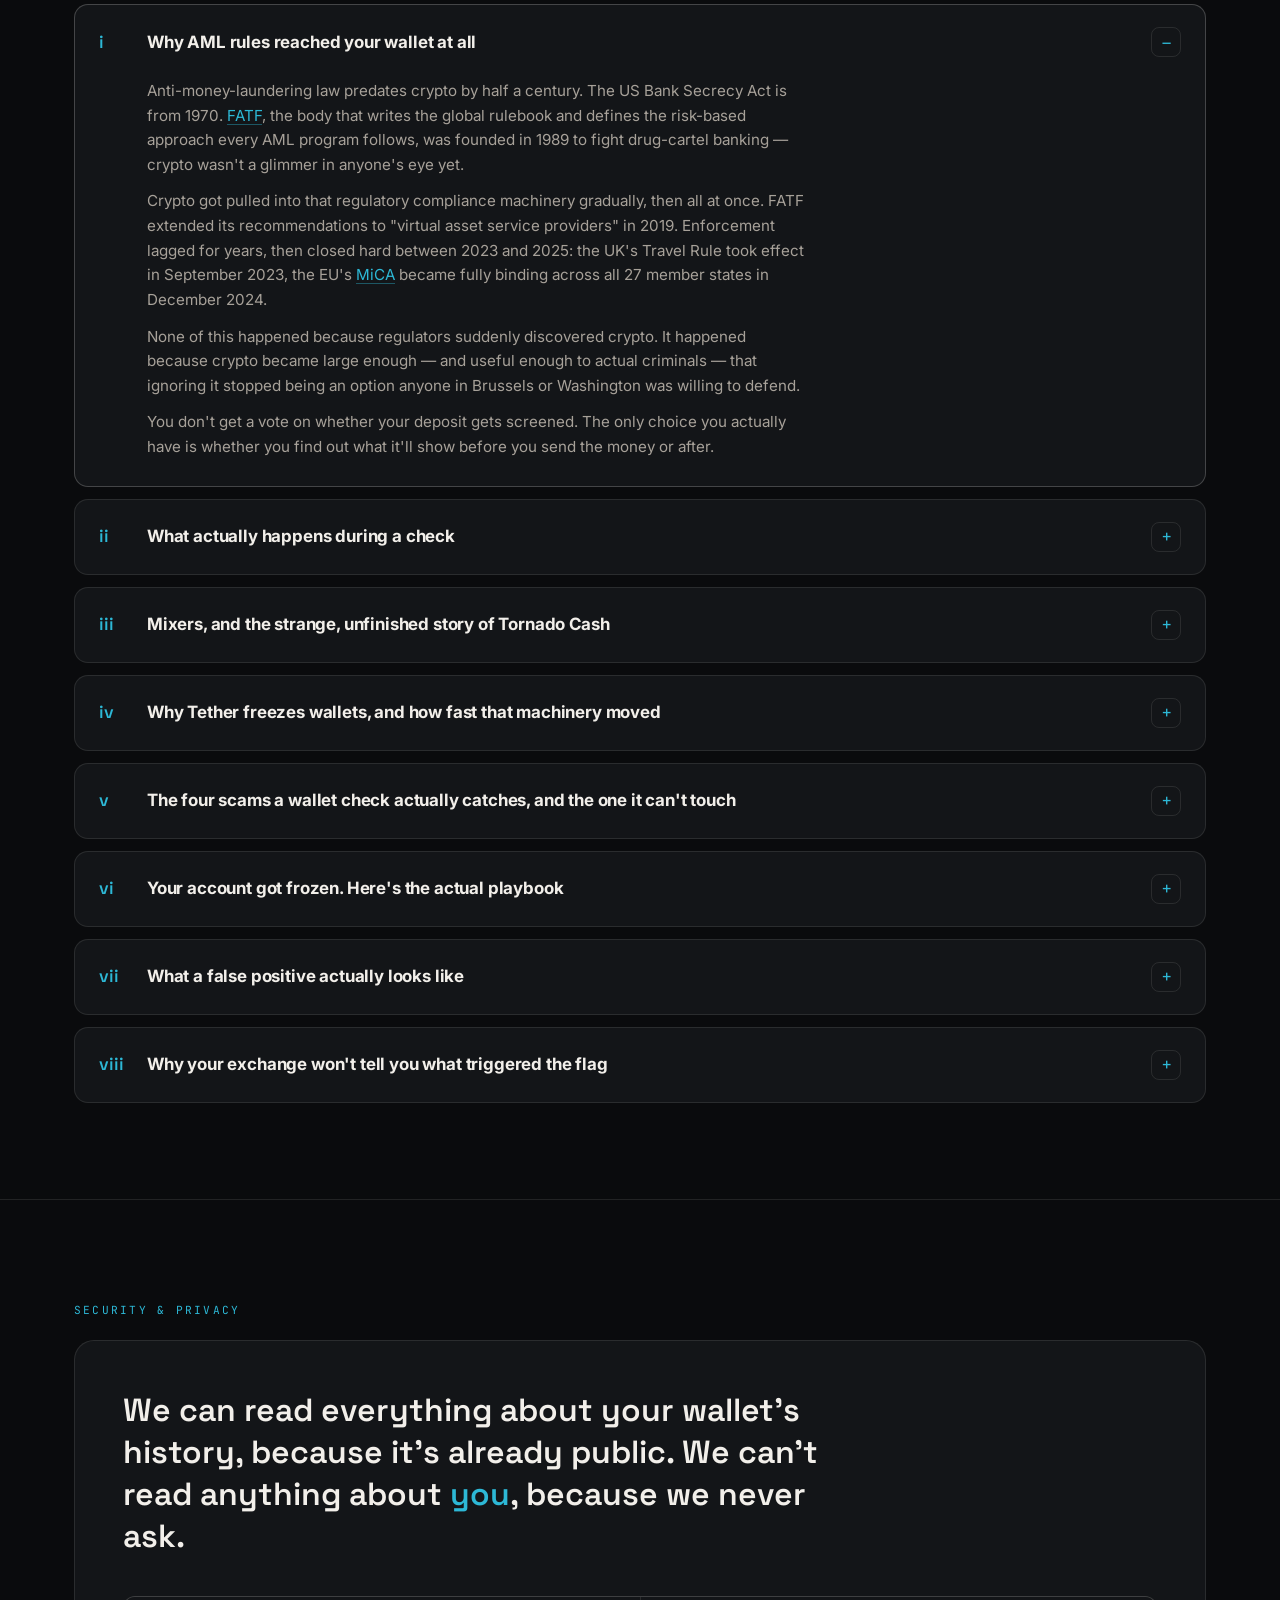
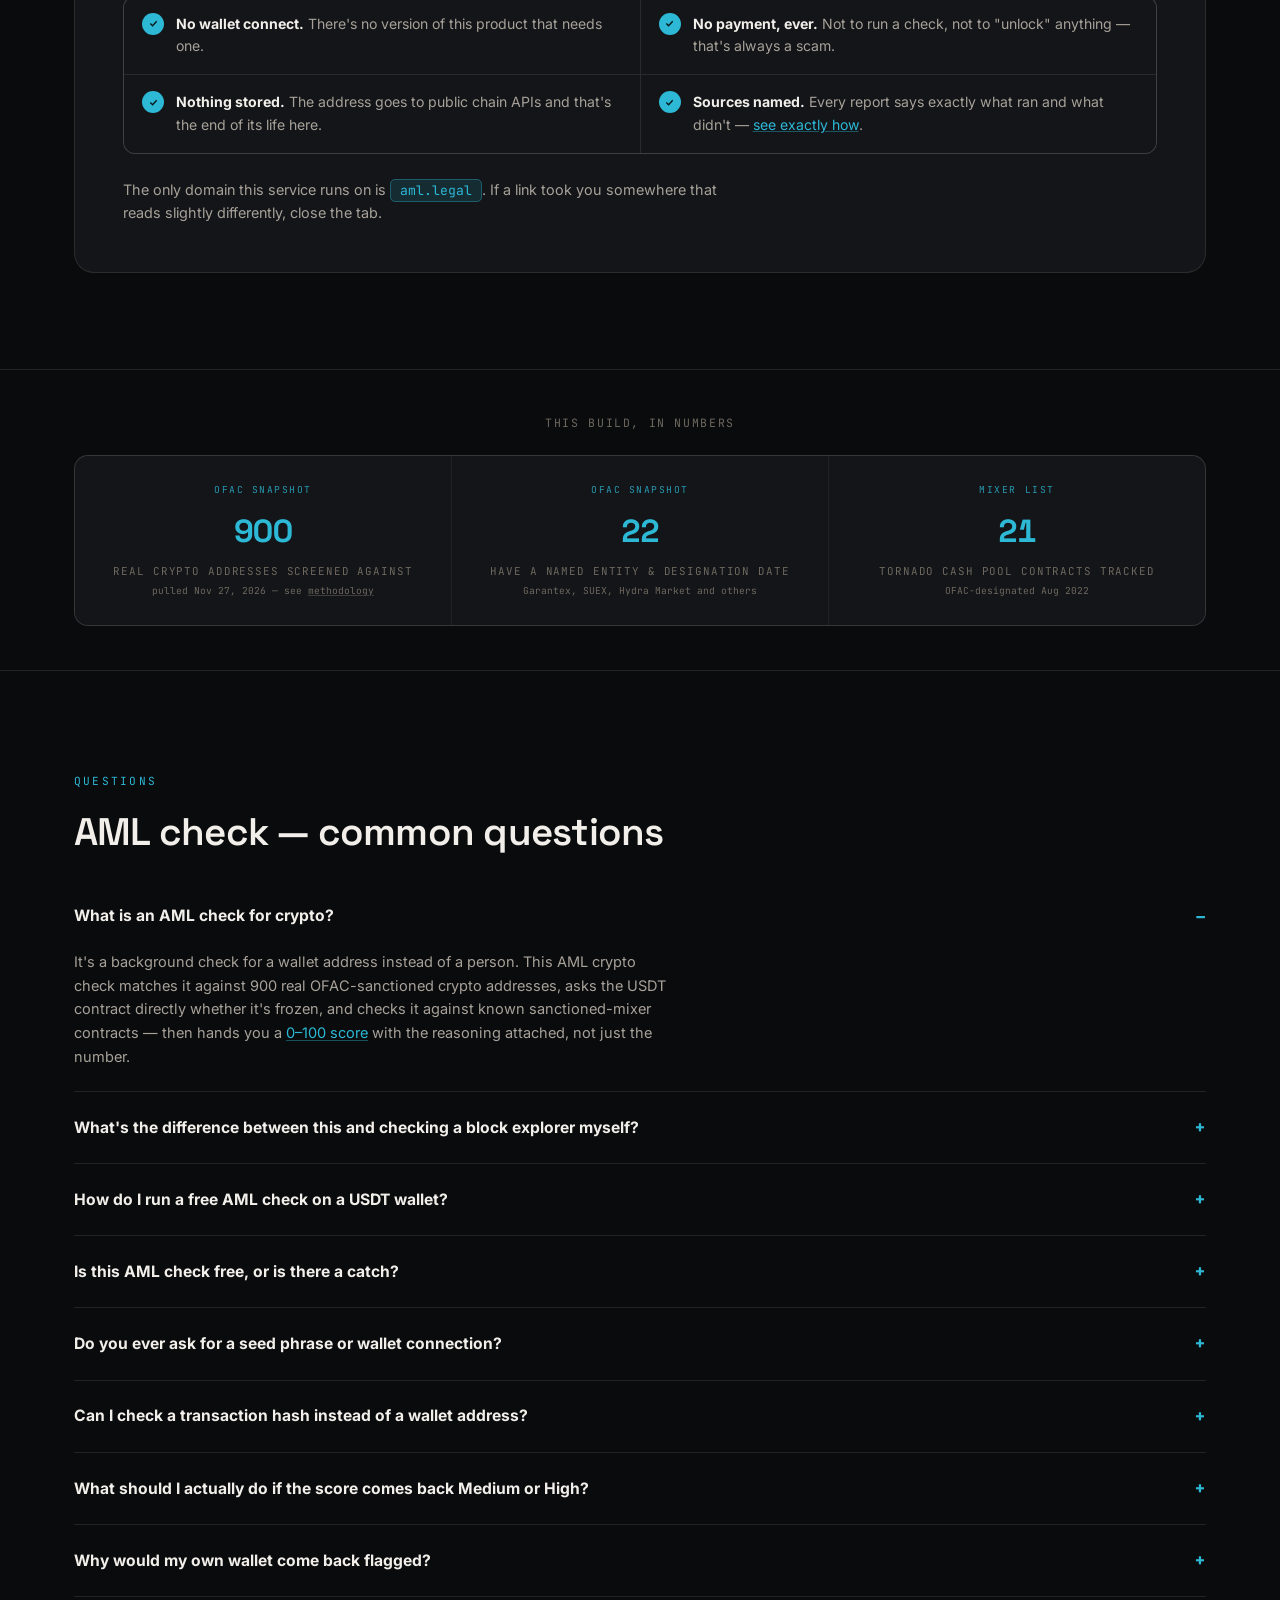
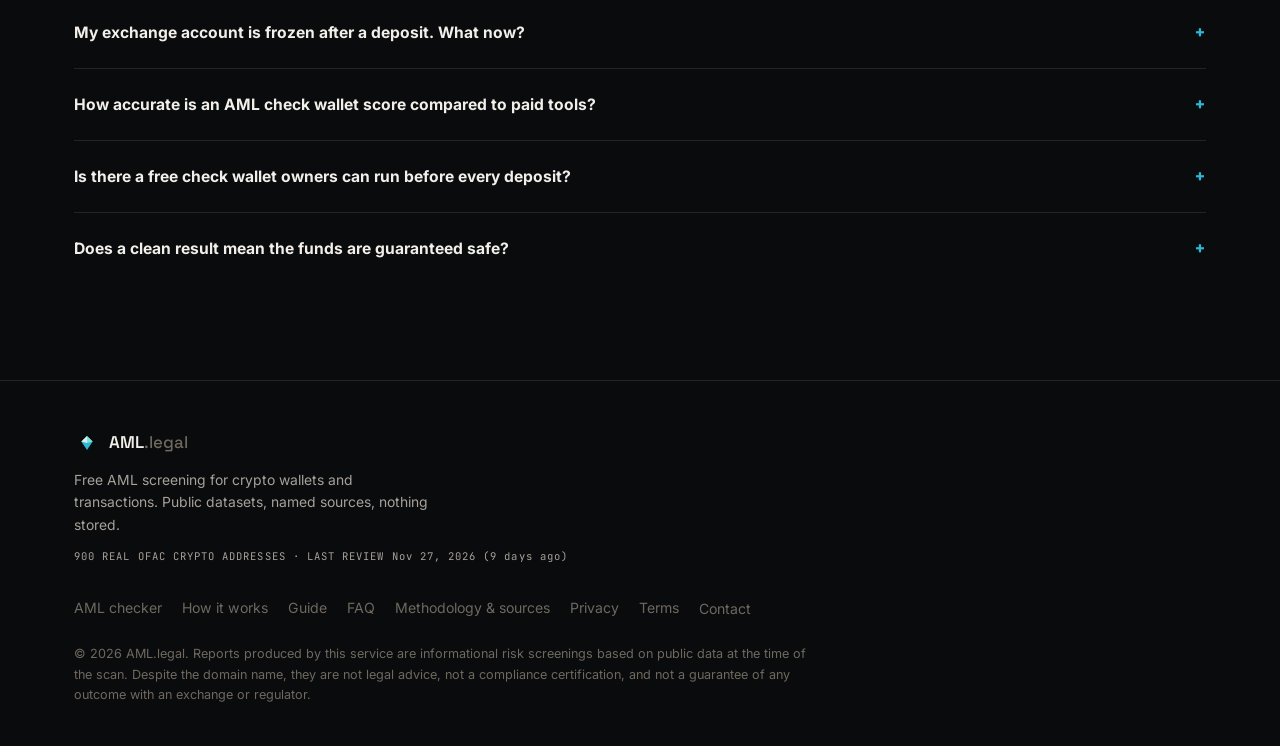
==== commit eb12520a: "chore: refresh OFAC crypto-address snapshot" ====
--- a/index.html
+++ b/index.html
@@ -750,7 +750,7 @@
         <div class="live-tag">OFAC snapshot</div>
         <div class="live-num">900</div>
         <div class="live-cap">Real crypto addresses screened against</div>
-        <div class="live-sub2">pulled Nov 21, 2026 — see <a href="/about.html" style="color:inherit; text-decoration:underline; text-decoration-color:rgba(110,104,95,.5);">methodology</a></div>
+        <div class="live-sub2">pulled Nov 27, 2026 — see <a href="/about.html" style="color:inherit; text-decoration:underline; text-decoration-color:rgba(110,104,95,.5);">methodology</a></div>
       </div>
       <div class="live-cell">
         <div class="live-tag">OFAC snapshot</div>
@@ -861,7 +861,7 @@
   </div>
 </div>
 
-<script src="app.min.js?v=2026-11-21" defer></script>
+<script src="app.min.js?v=2026-11-27" defer></script>
 
 
 
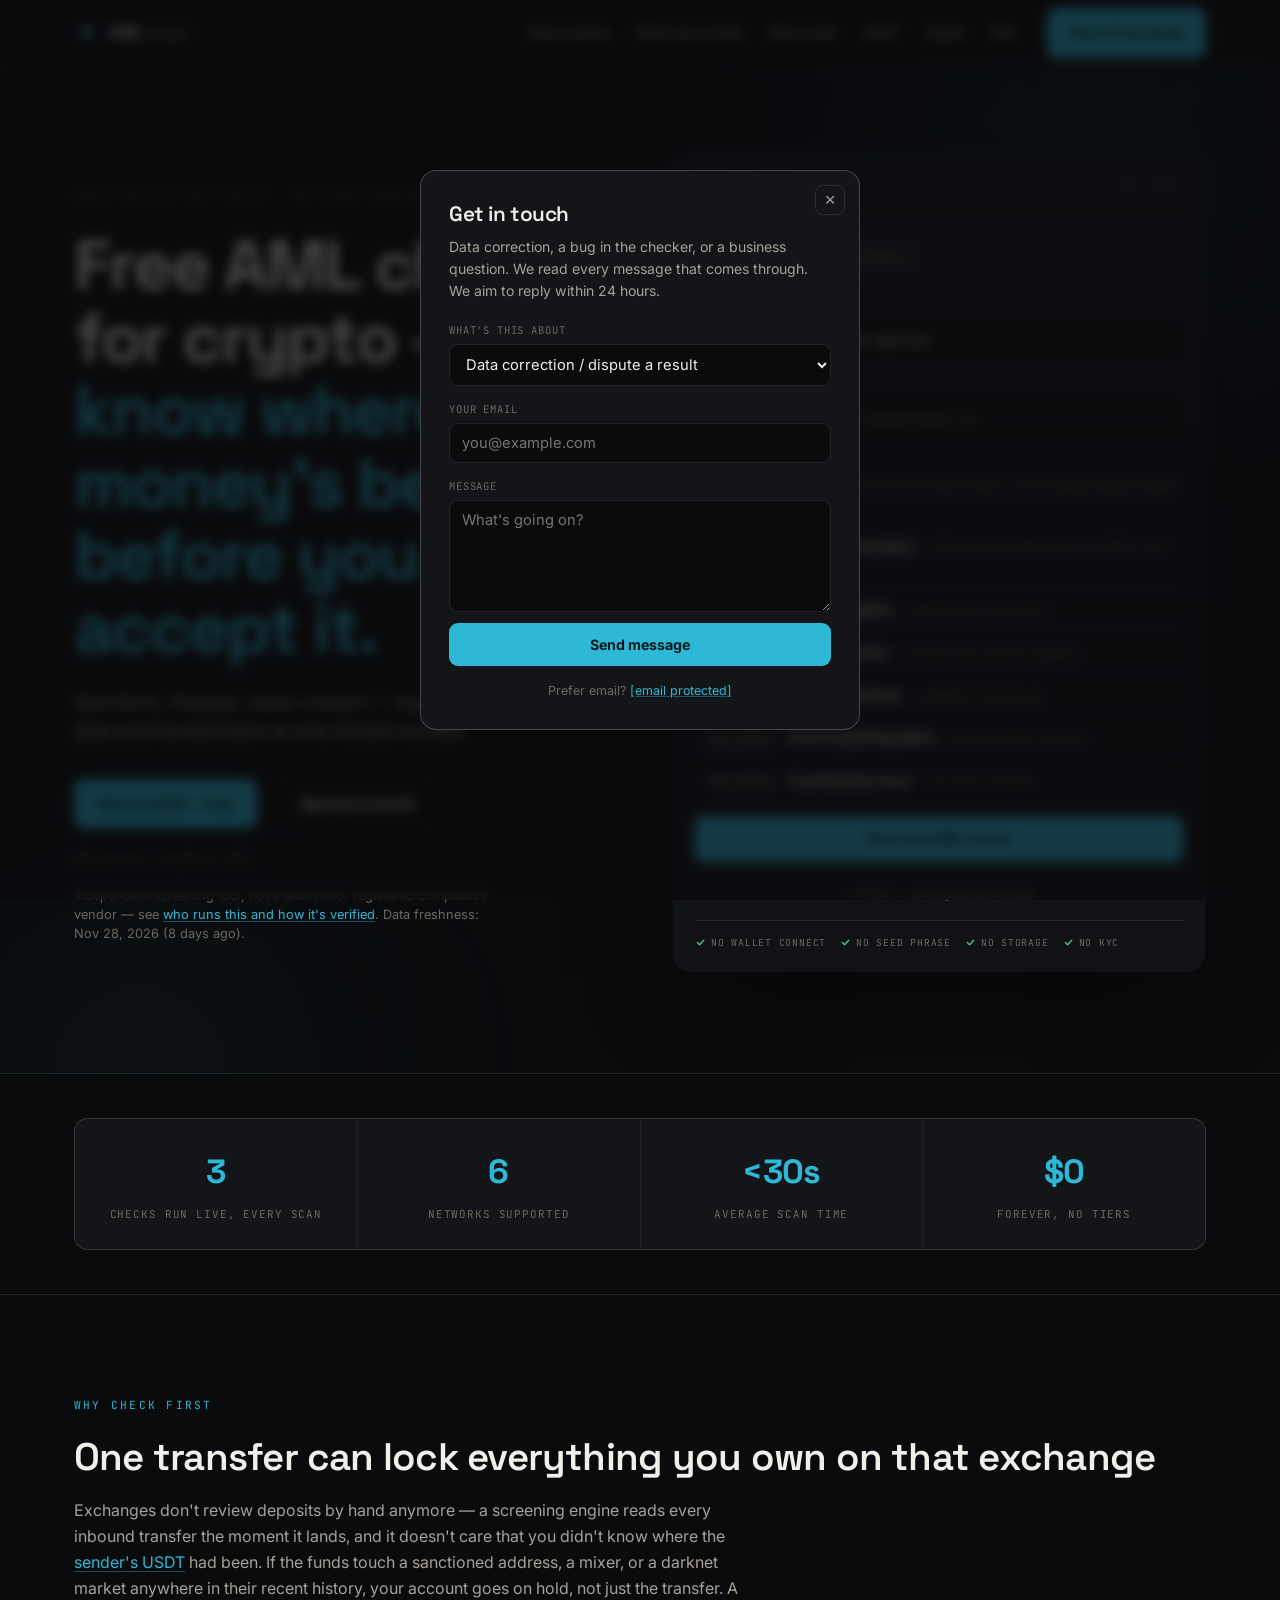
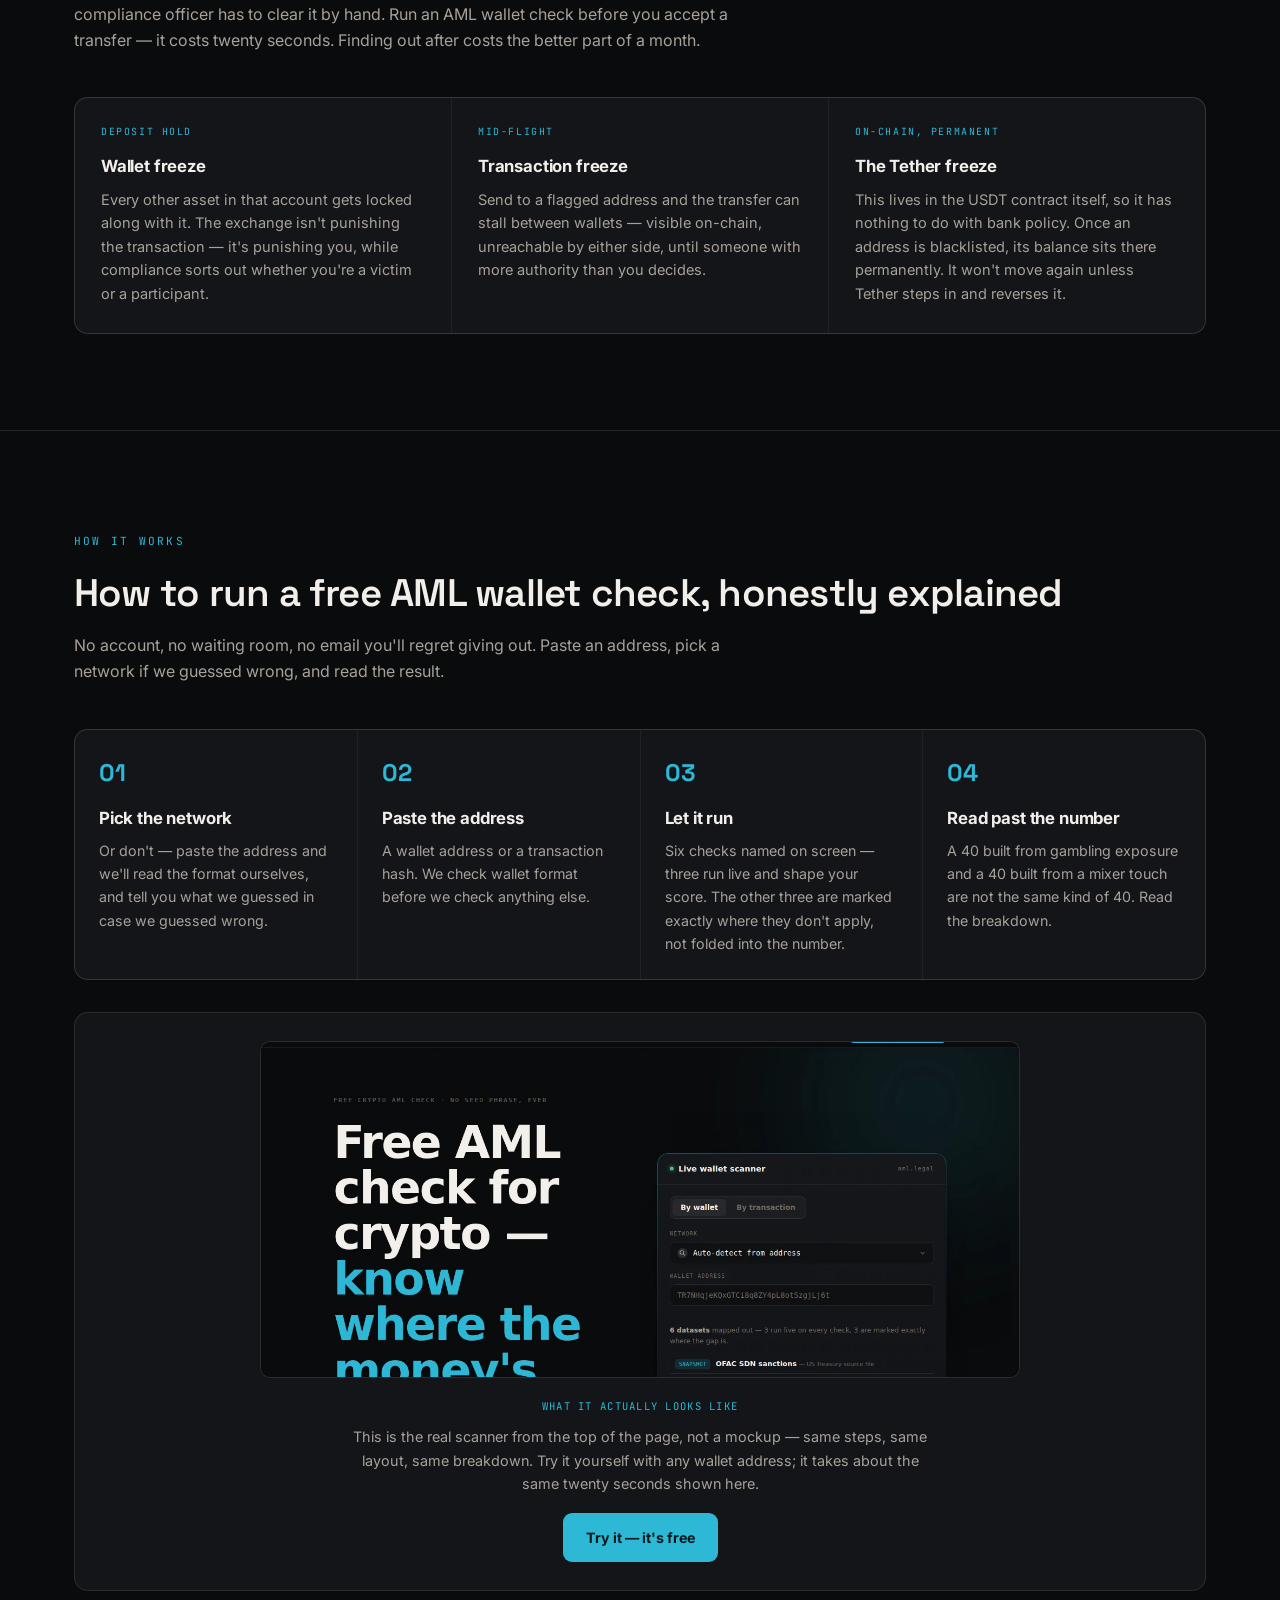
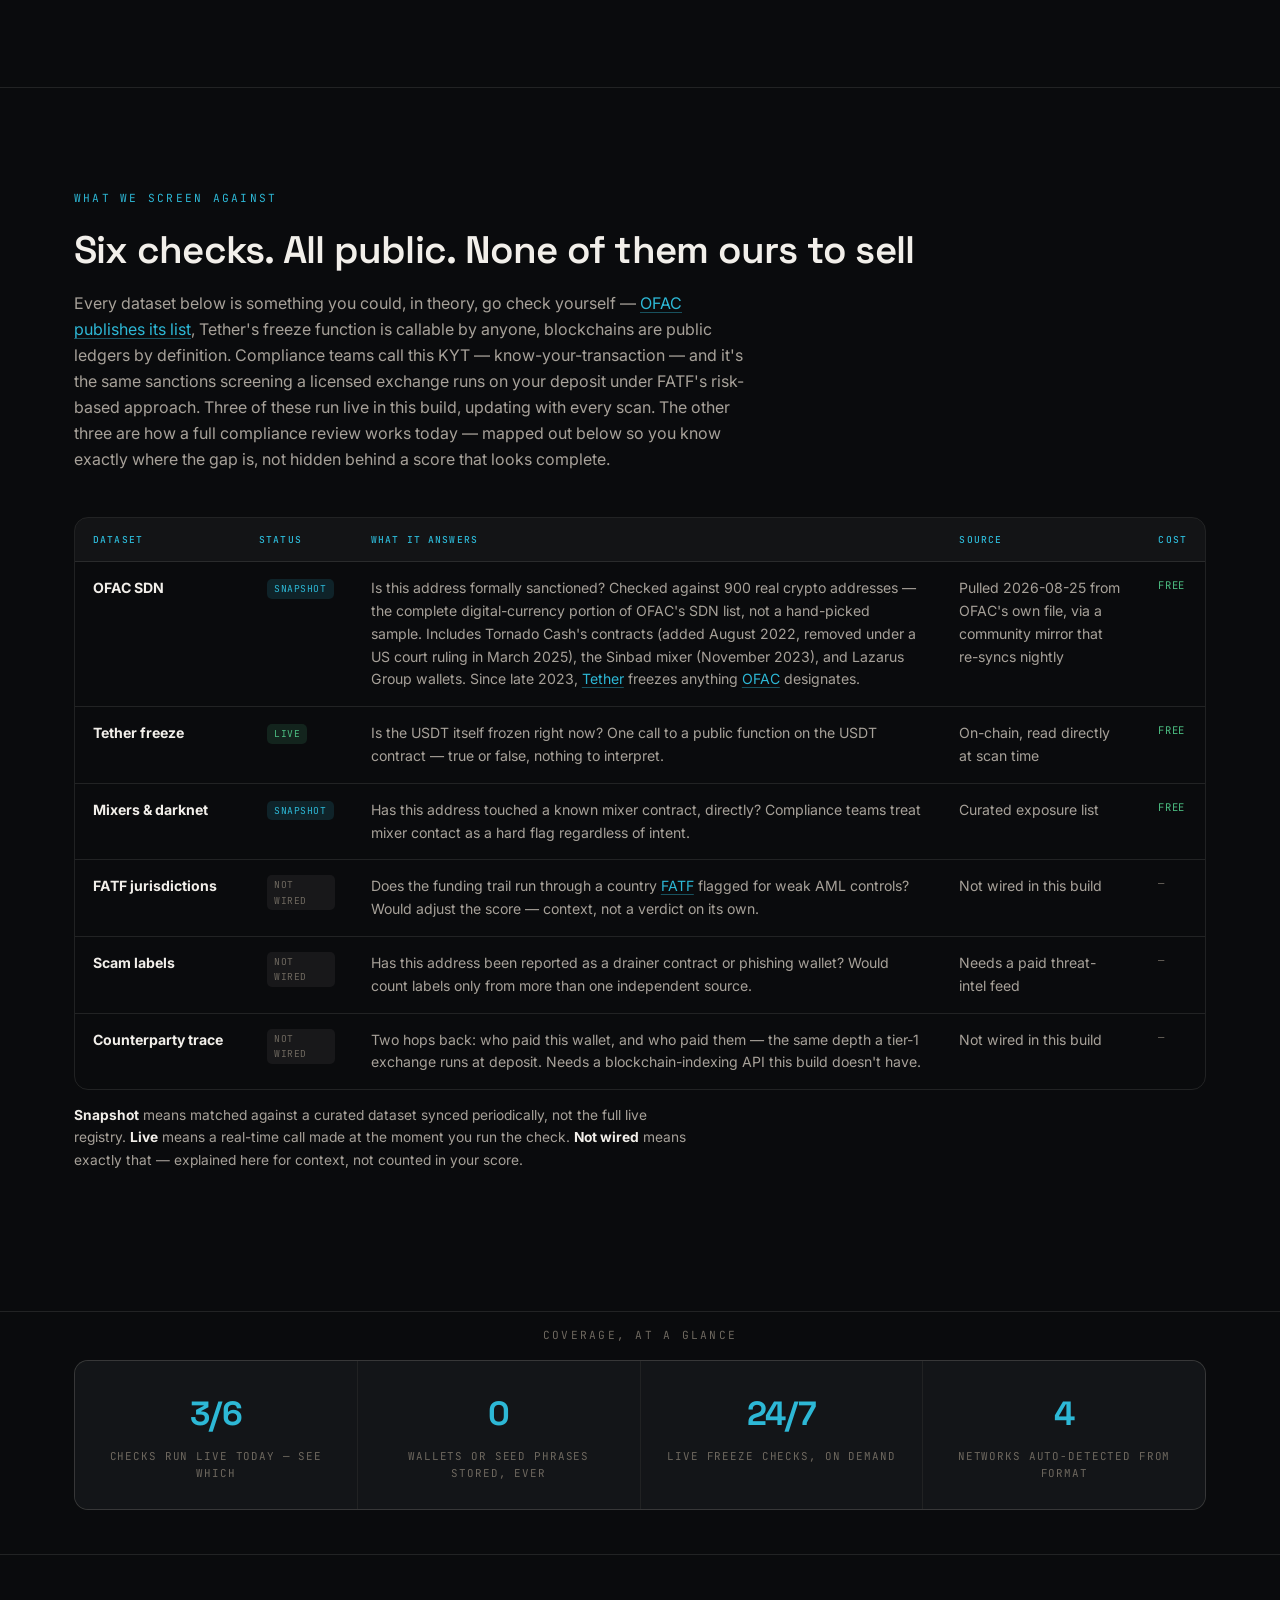
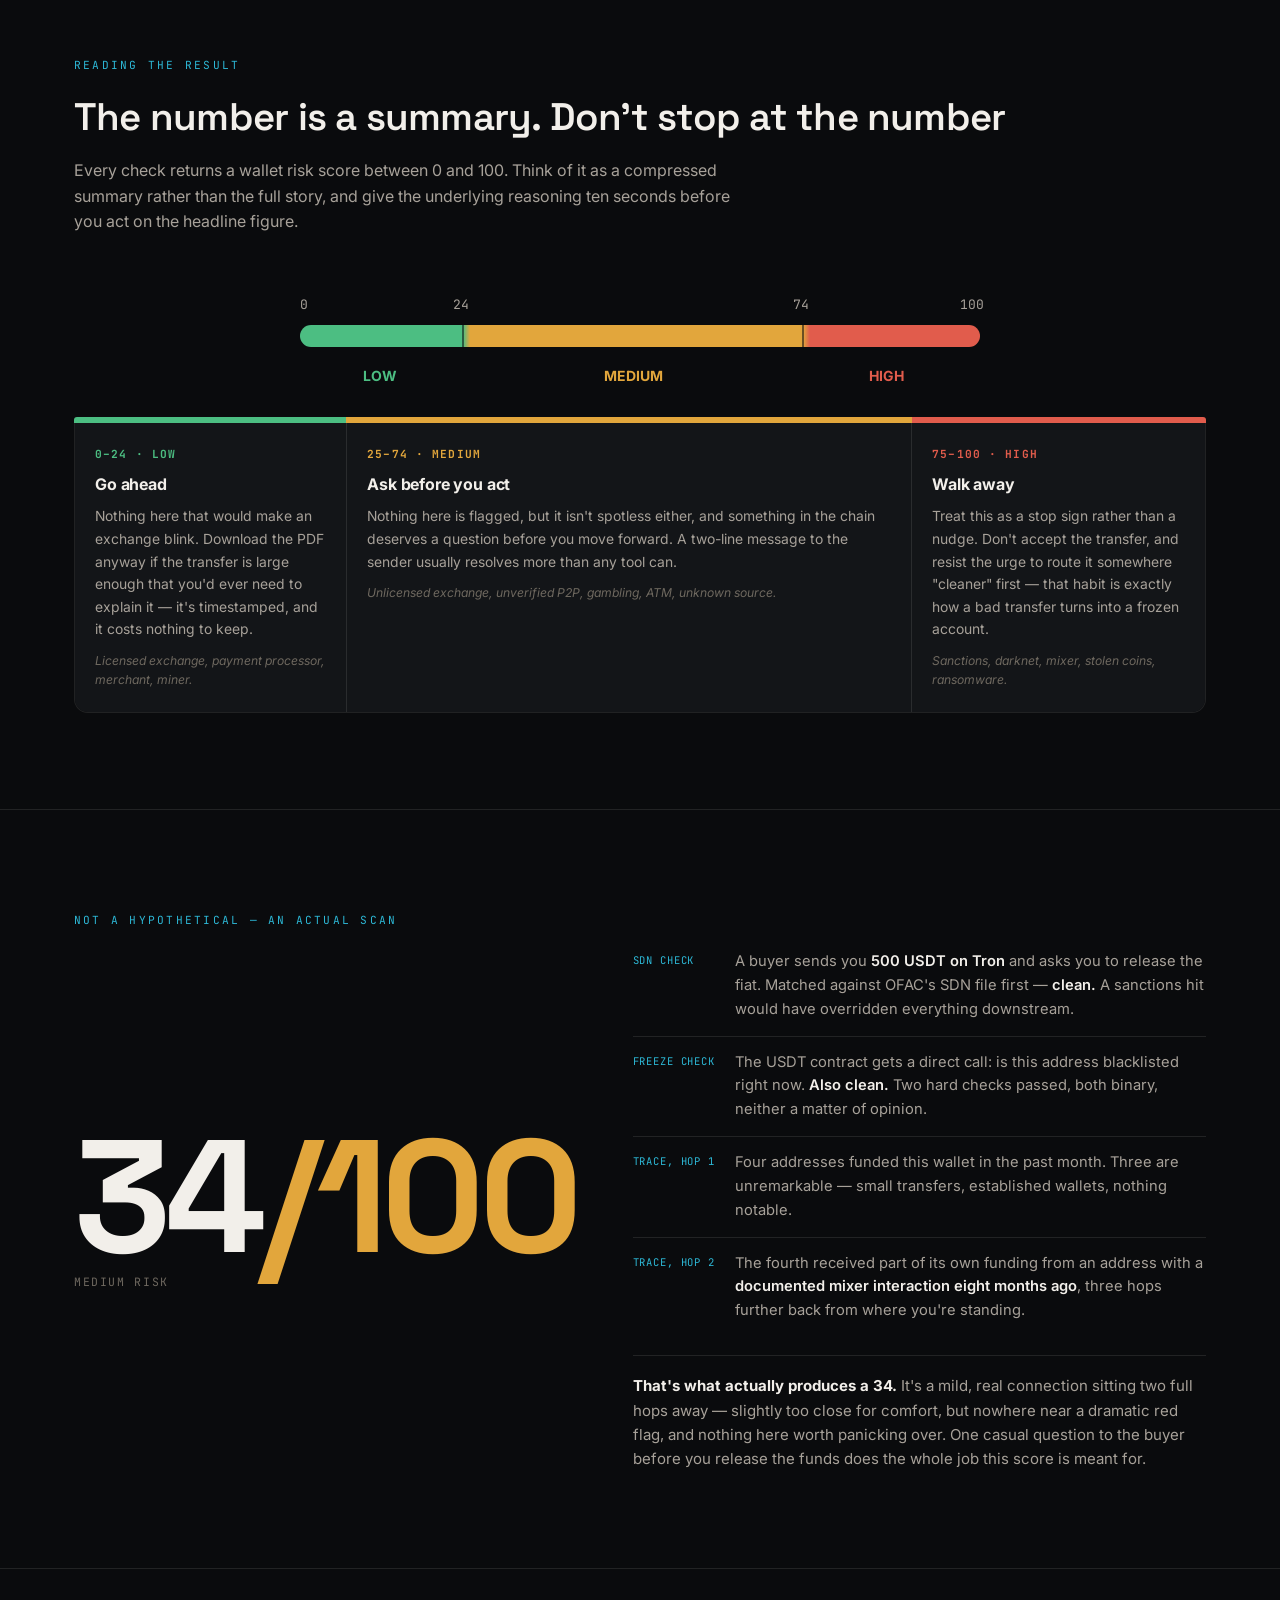
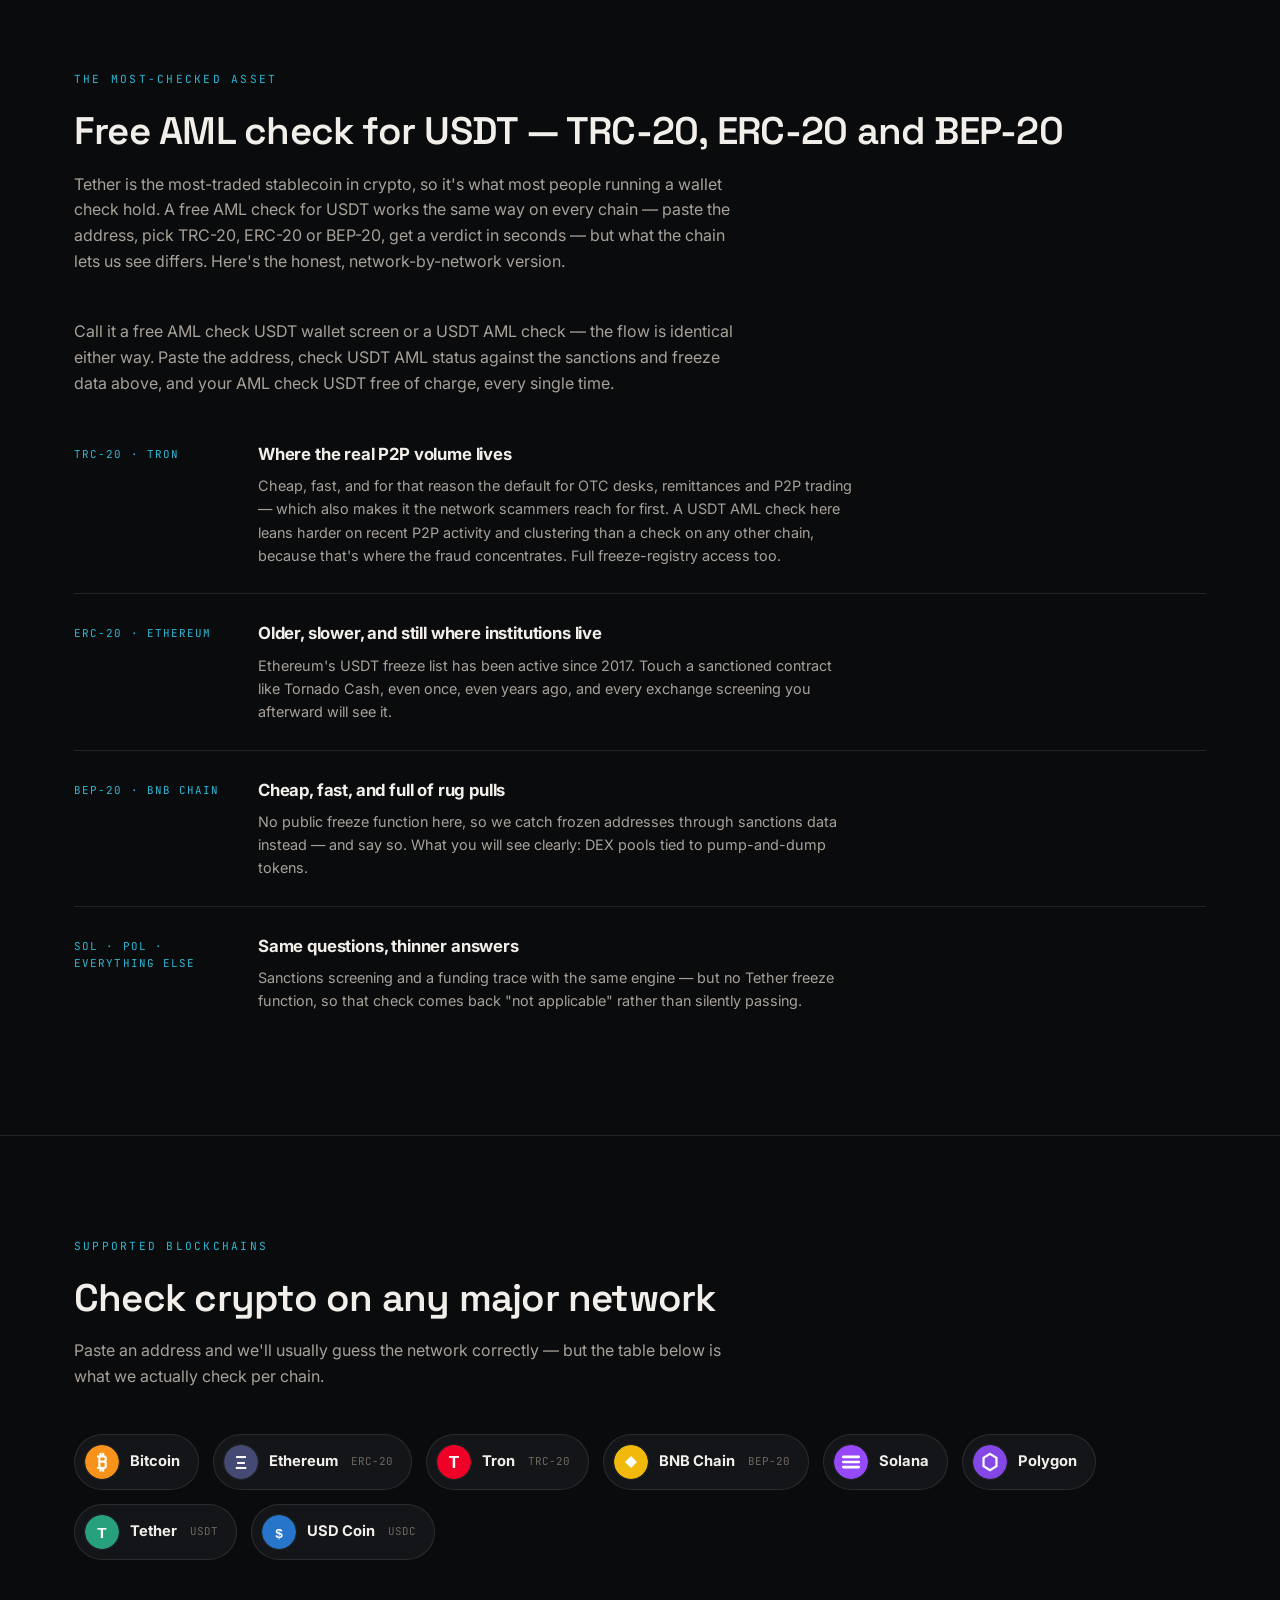
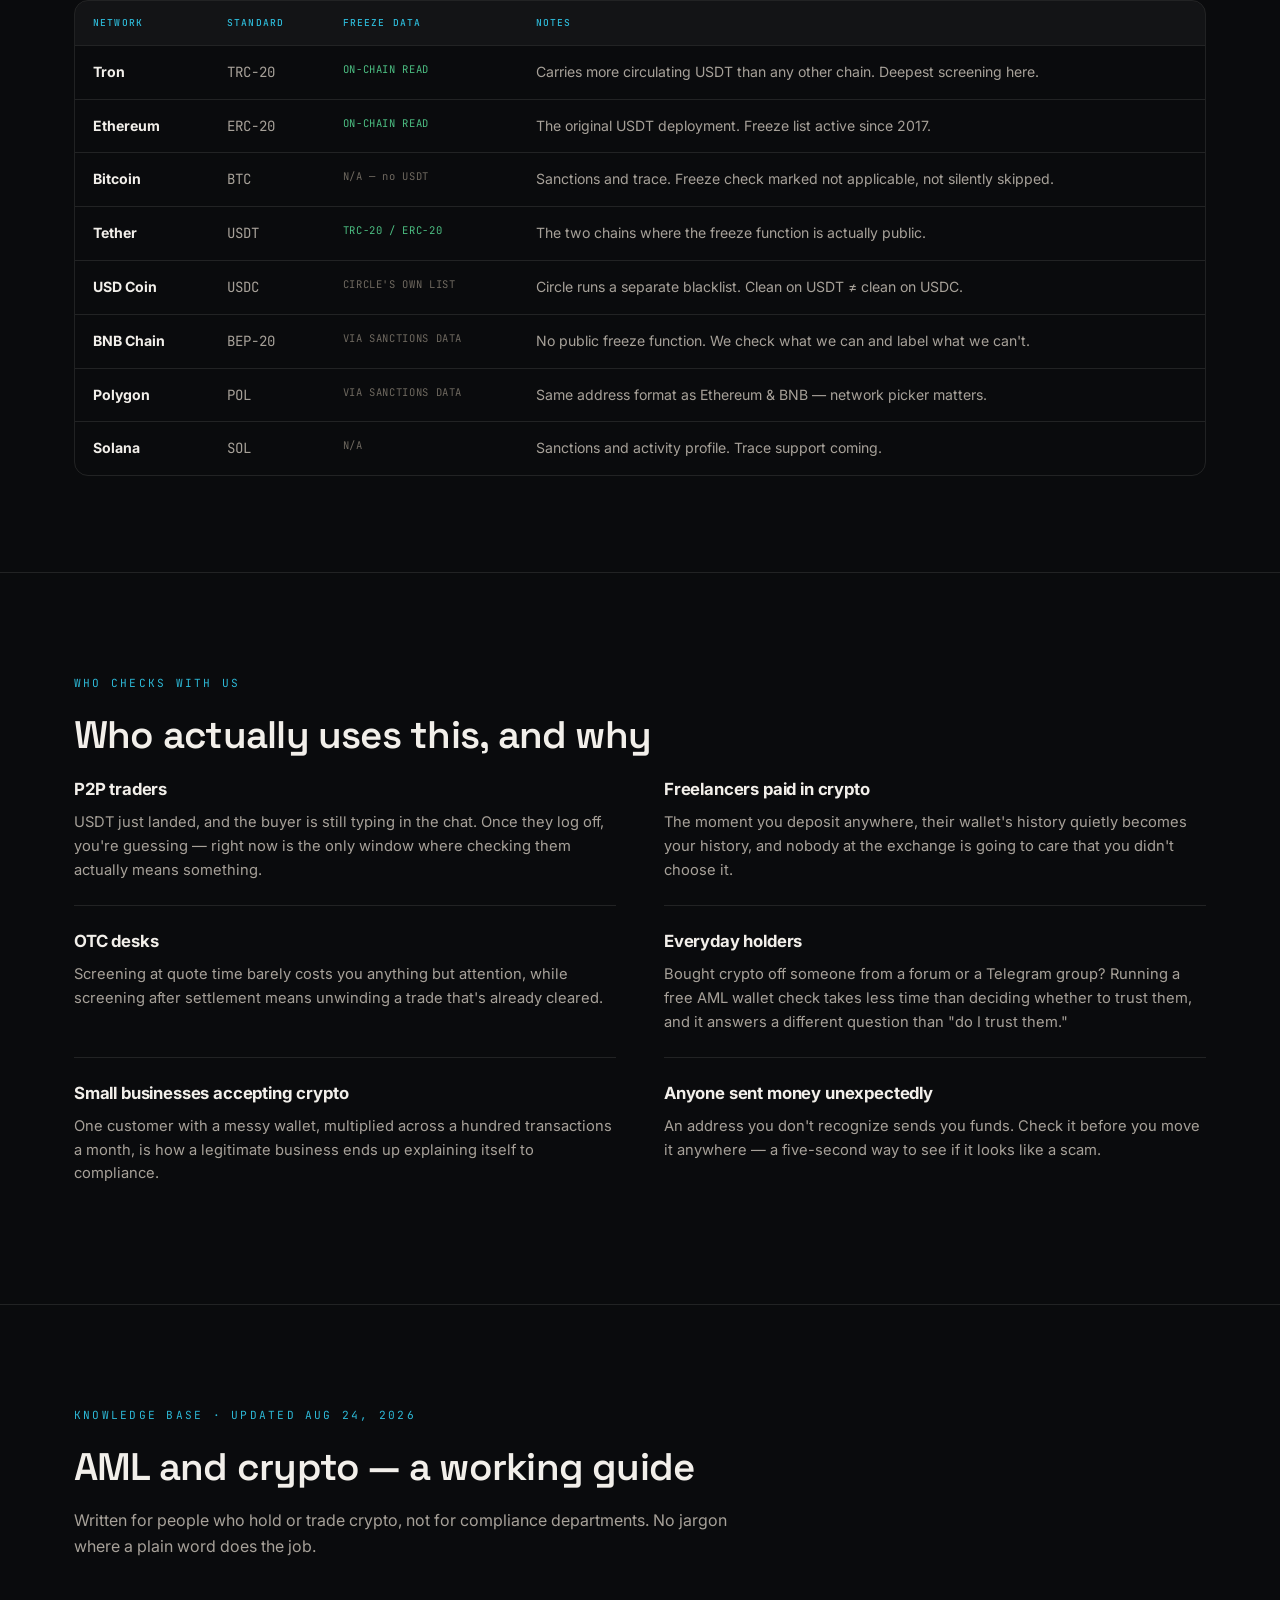
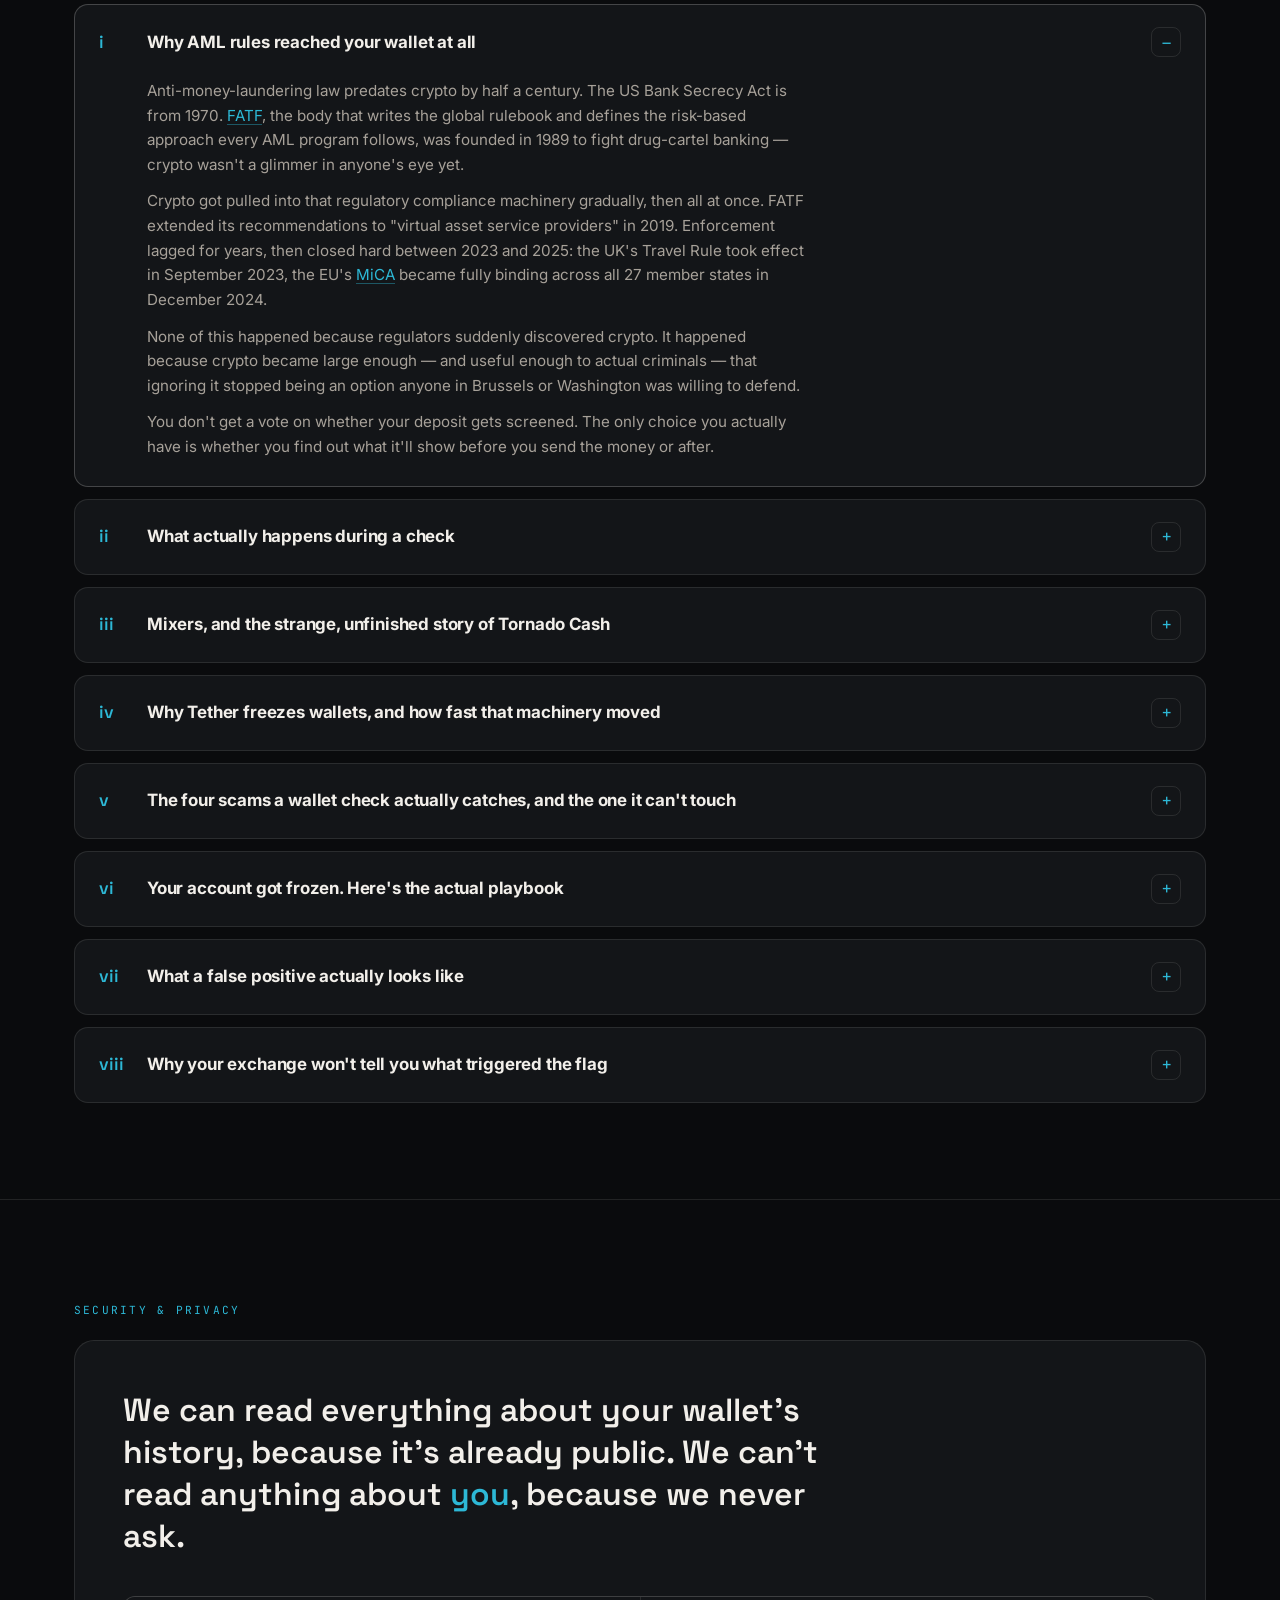
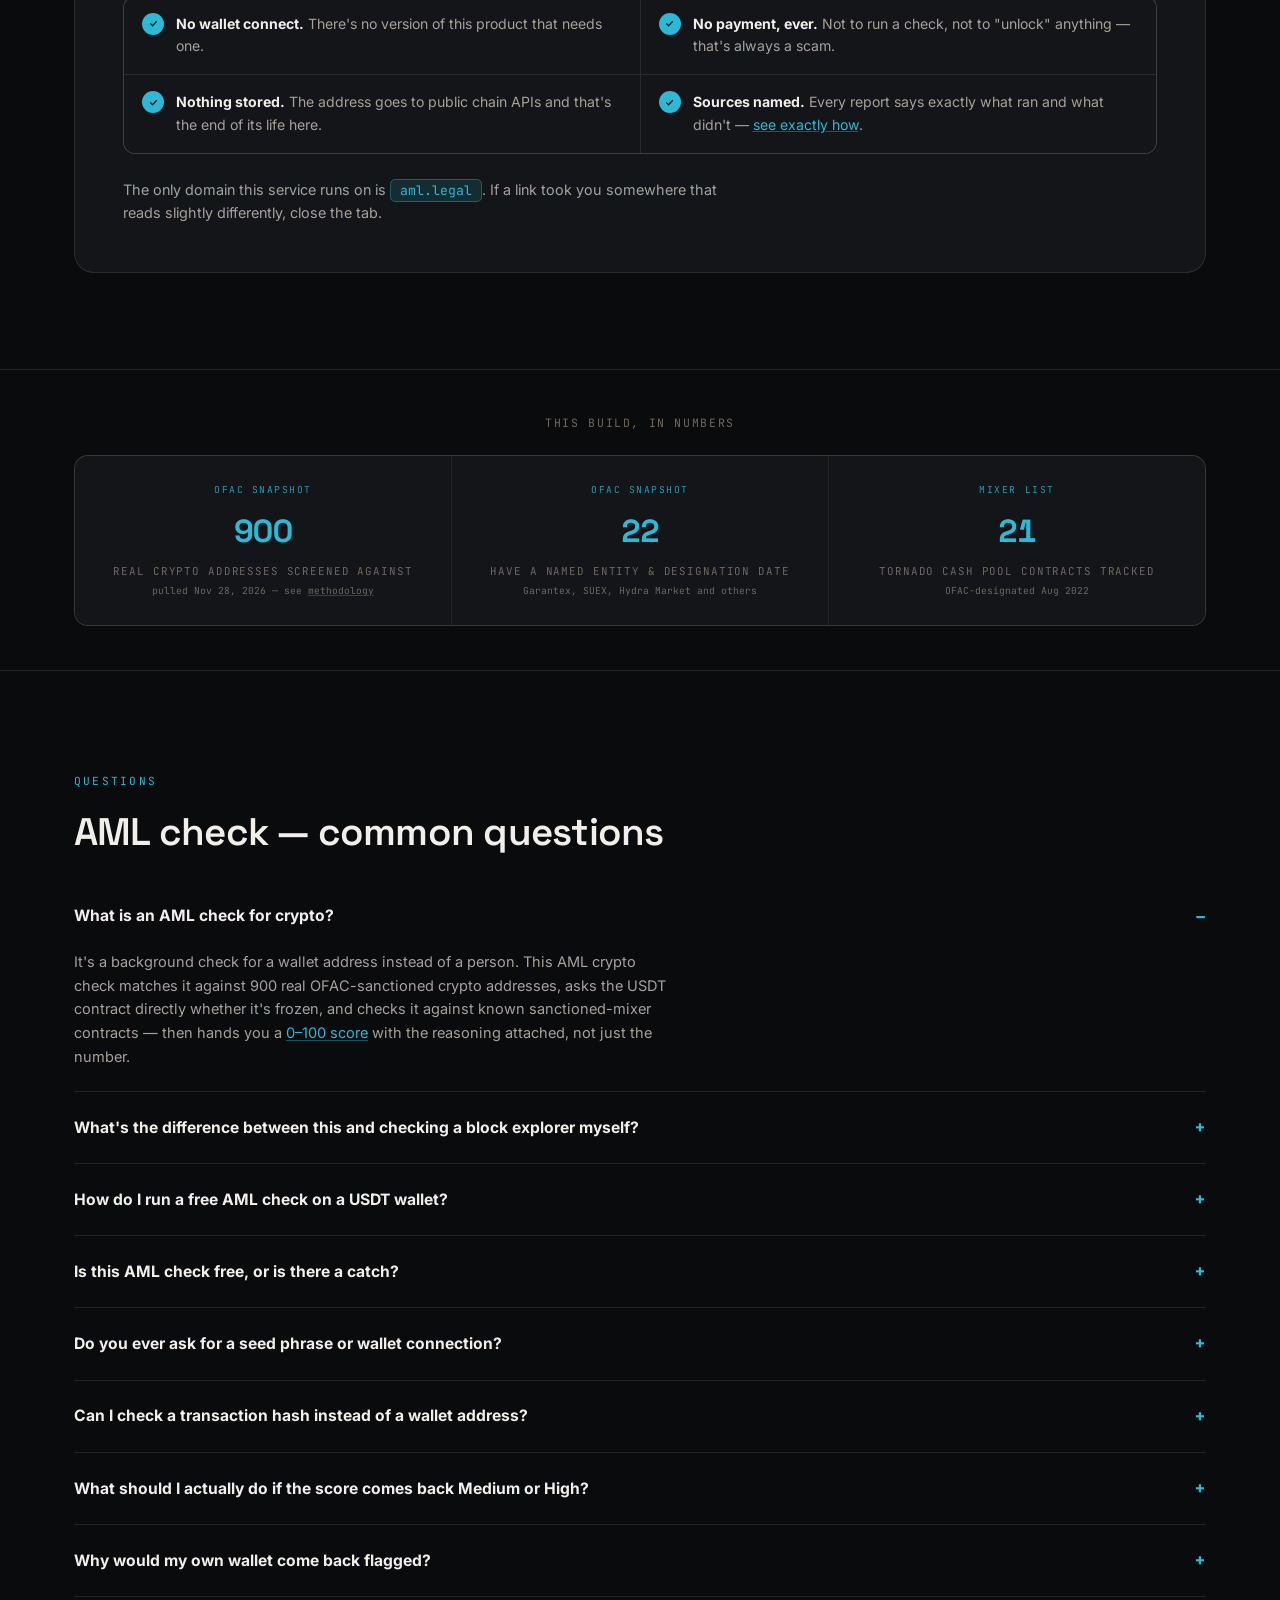
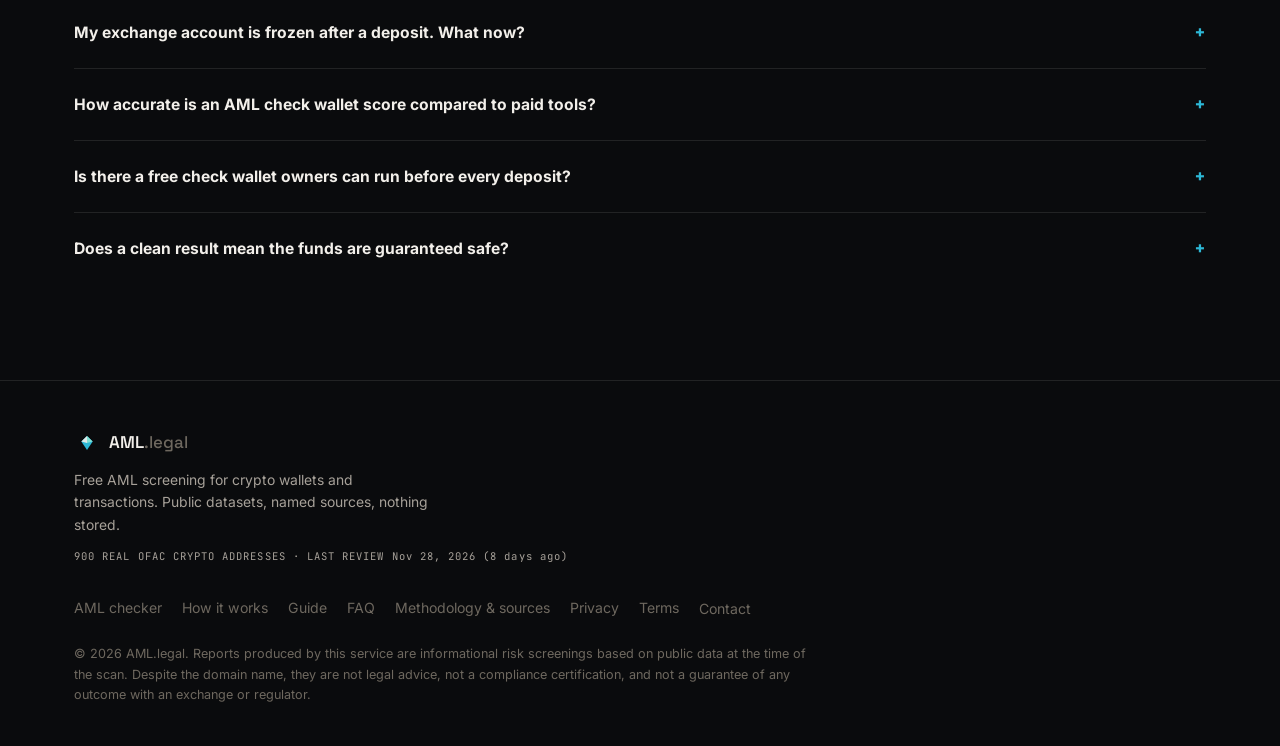
==== commit 3c56ca95: "chore: refresh OFAC crypto-address snapshot" ====
--- a/index.html
+++ b/index.html
@@ -750,7 +750,7 @@
         <div class="live-tag">OFAC snapshot</div>
         <div class="live-num">900</div>
         <div class="live-cap">Real crypto addresses screened against</div>
-        <div class="live-sub2">pulled Nov 27, 2026 — see <a href="/about.html" style="color:inherit; text-decoration:underline; text-decoration-color:rgba(110,104,95,.5);">methodology</a></div>
+        <div class="live-sub2">pulled Nov 28, 2026 — see <a href="/about.html" style="color:inherit; text-decoration:underline; text-decoration-color:rgba(110,104,95,.5);">methodology</a></div>
       </div>
       <div class="live-cell">
         <div class="live-tag">OFAC snapshot</div>
@@ -861,7 +861,7 @@
   </div>
 </div>
 
-<script src="app.min.js?v=2026-11-27" defer></script>
+<script src="app.min.js?v=2026-11-28" defer></script>
 
 
 
